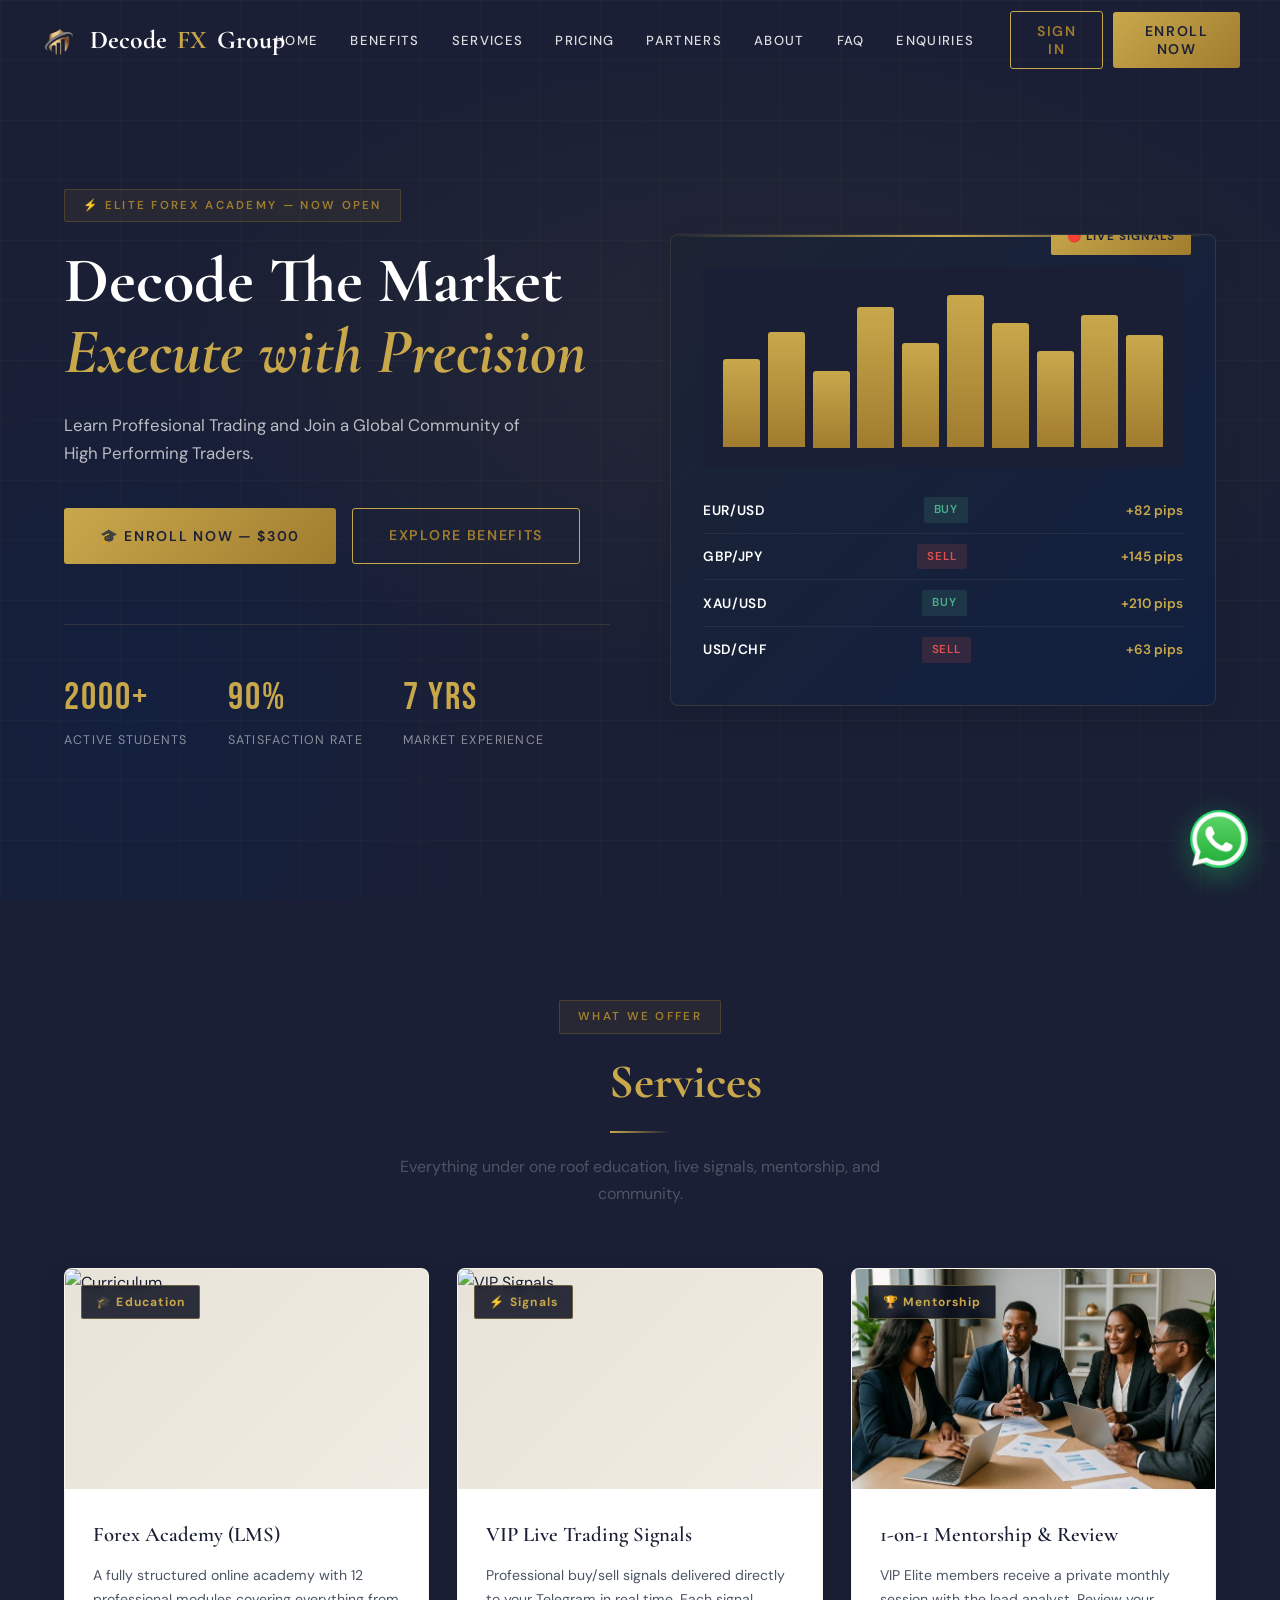
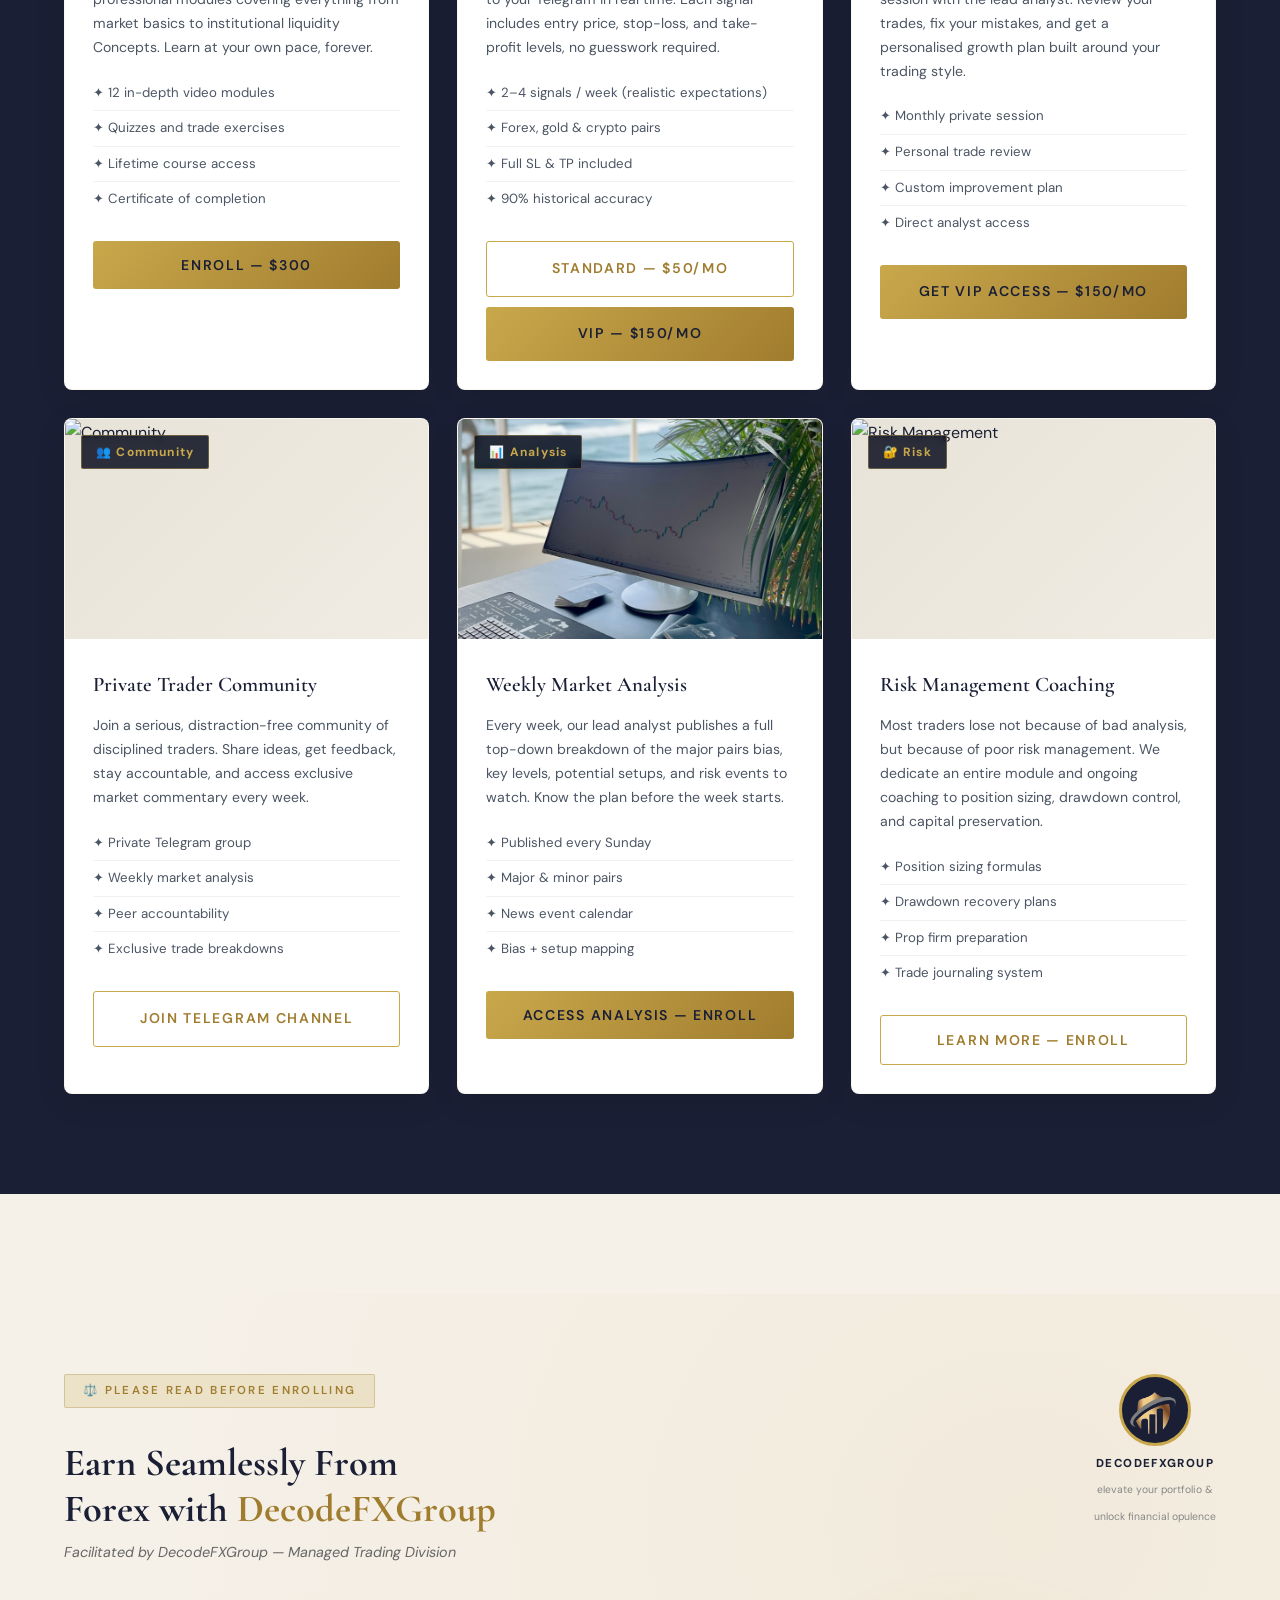
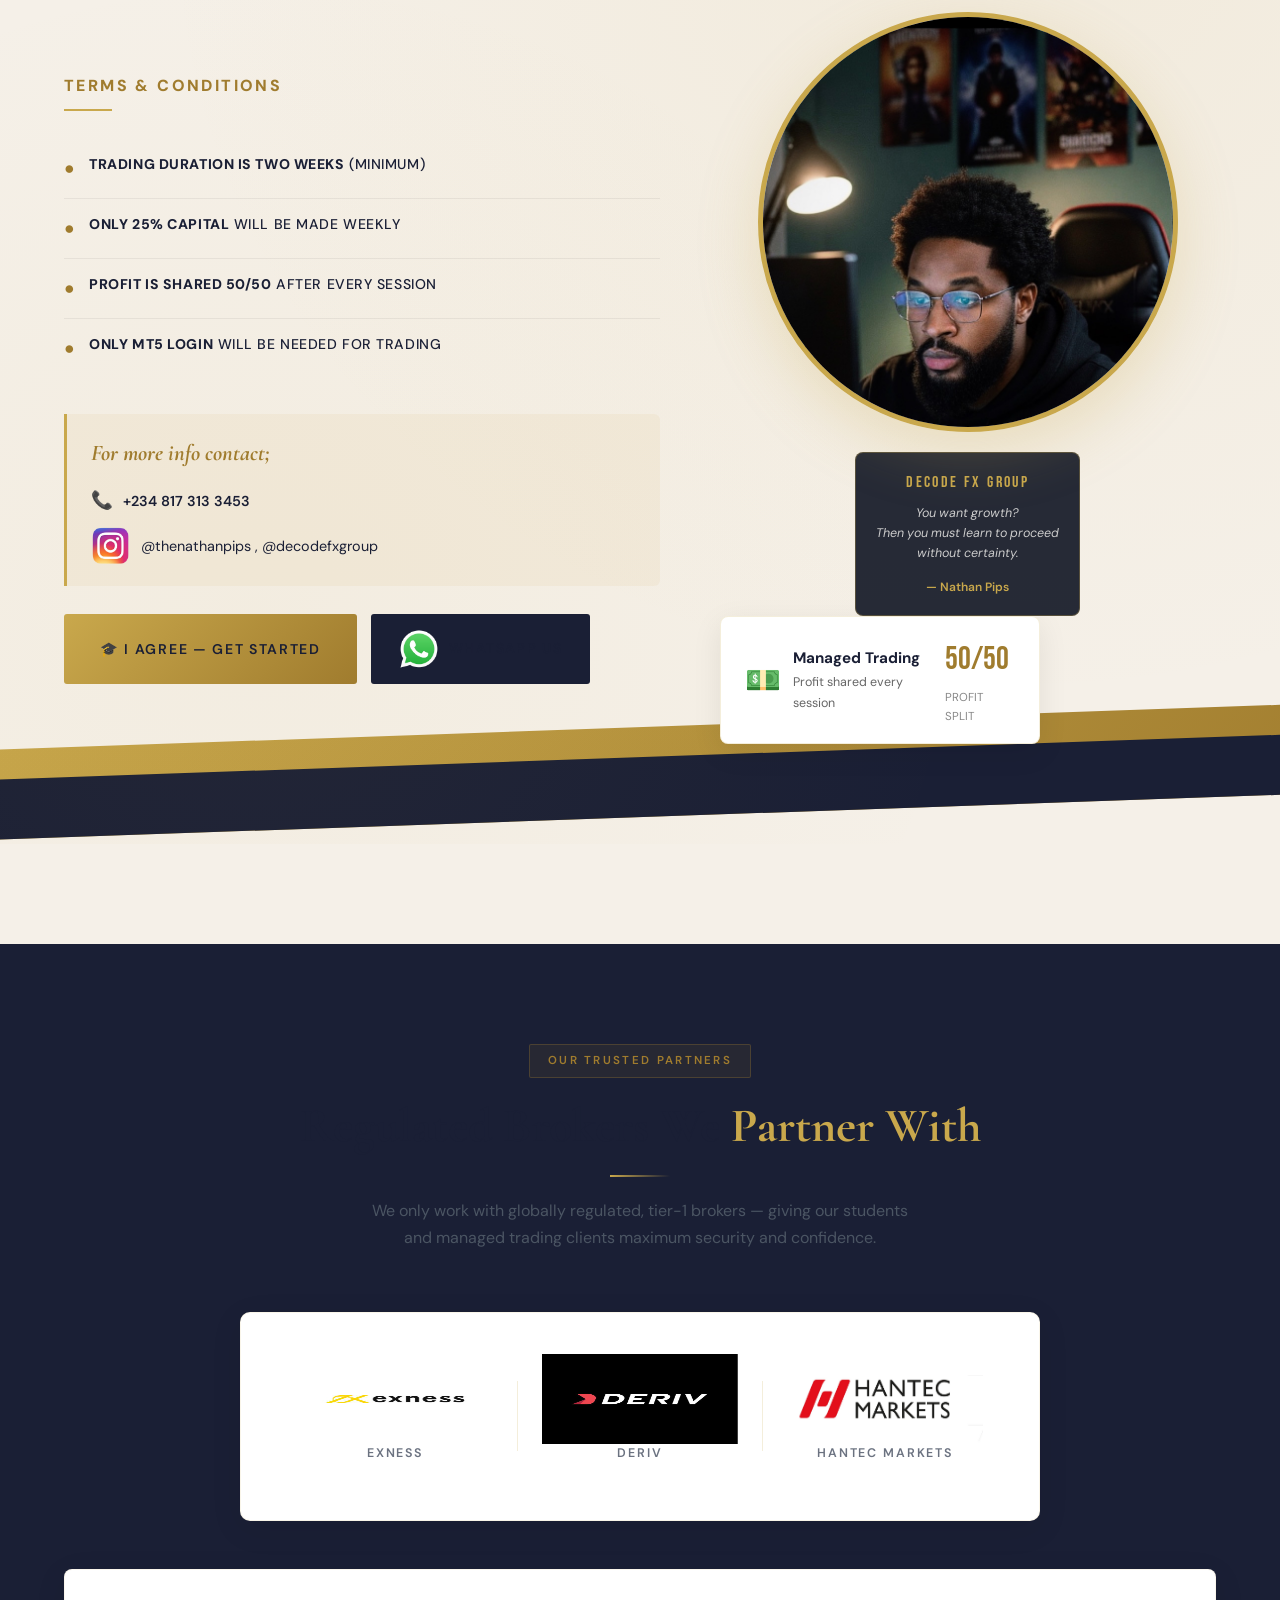
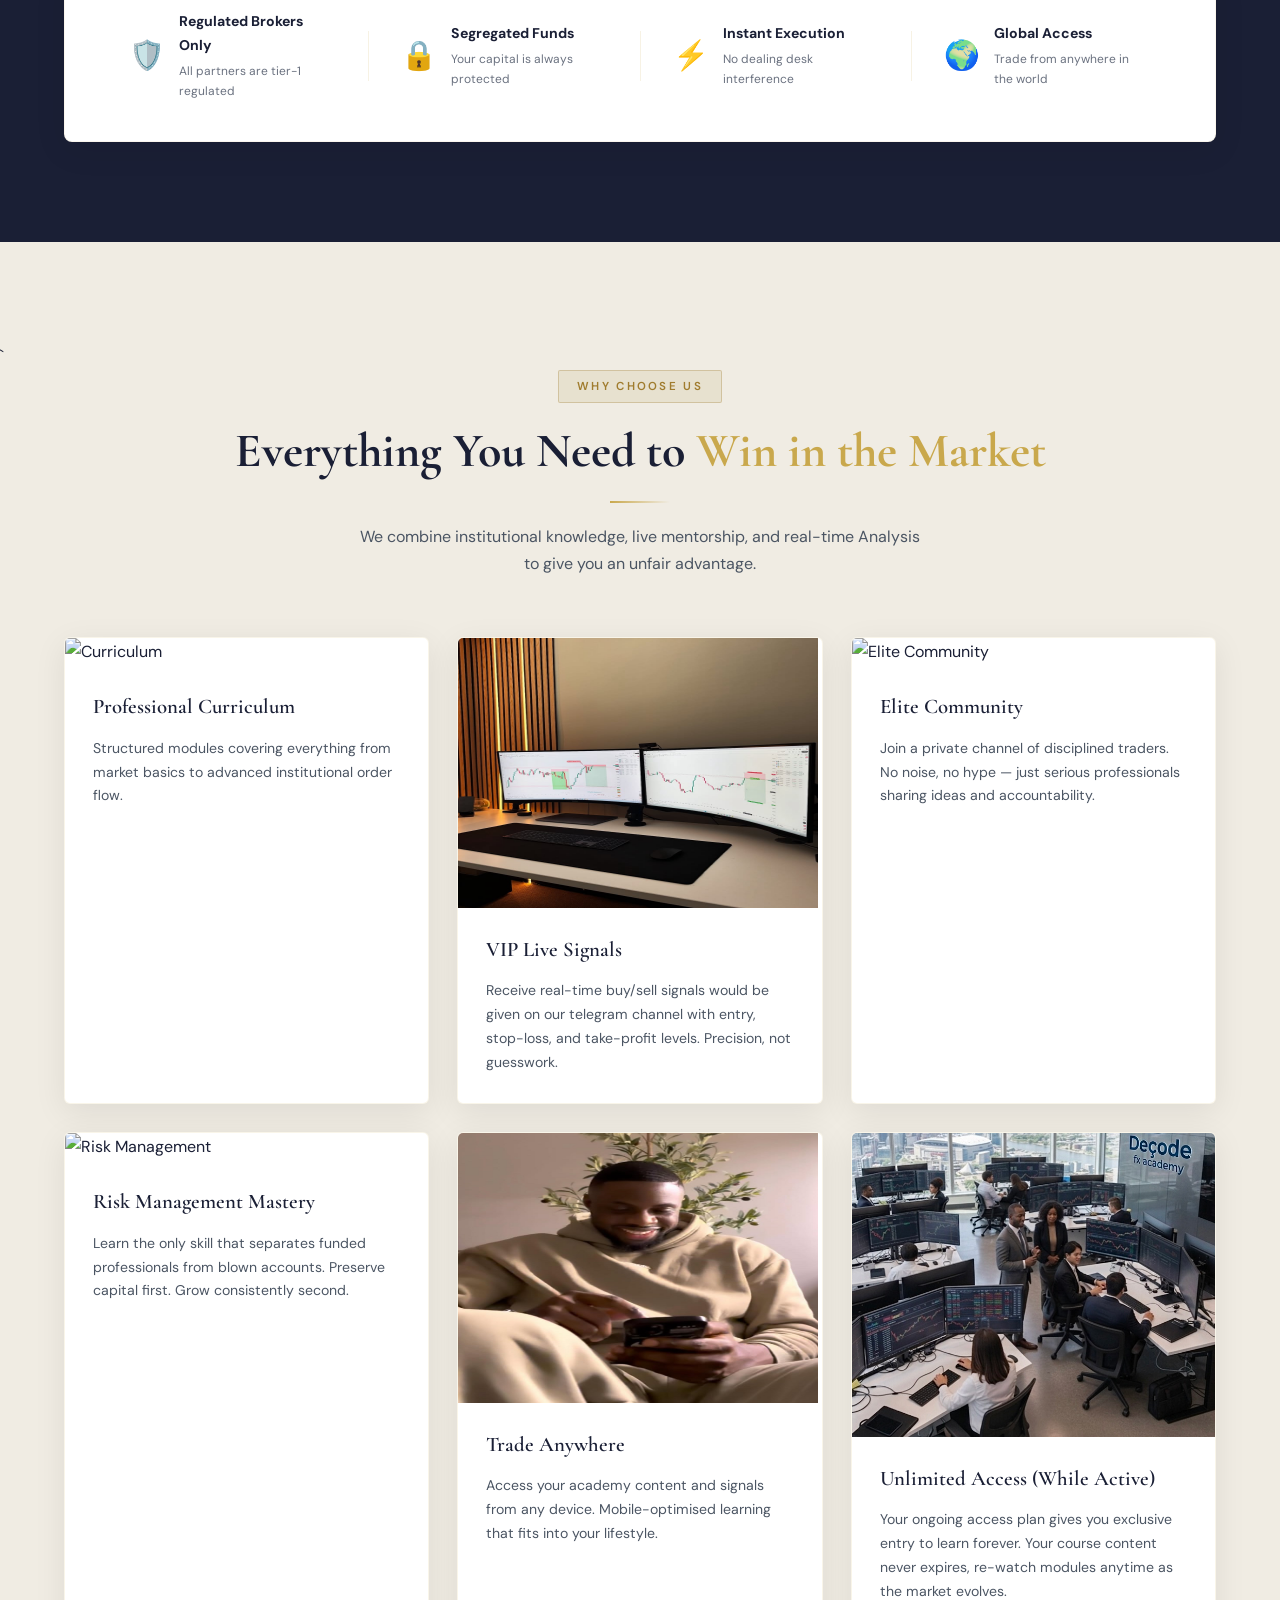
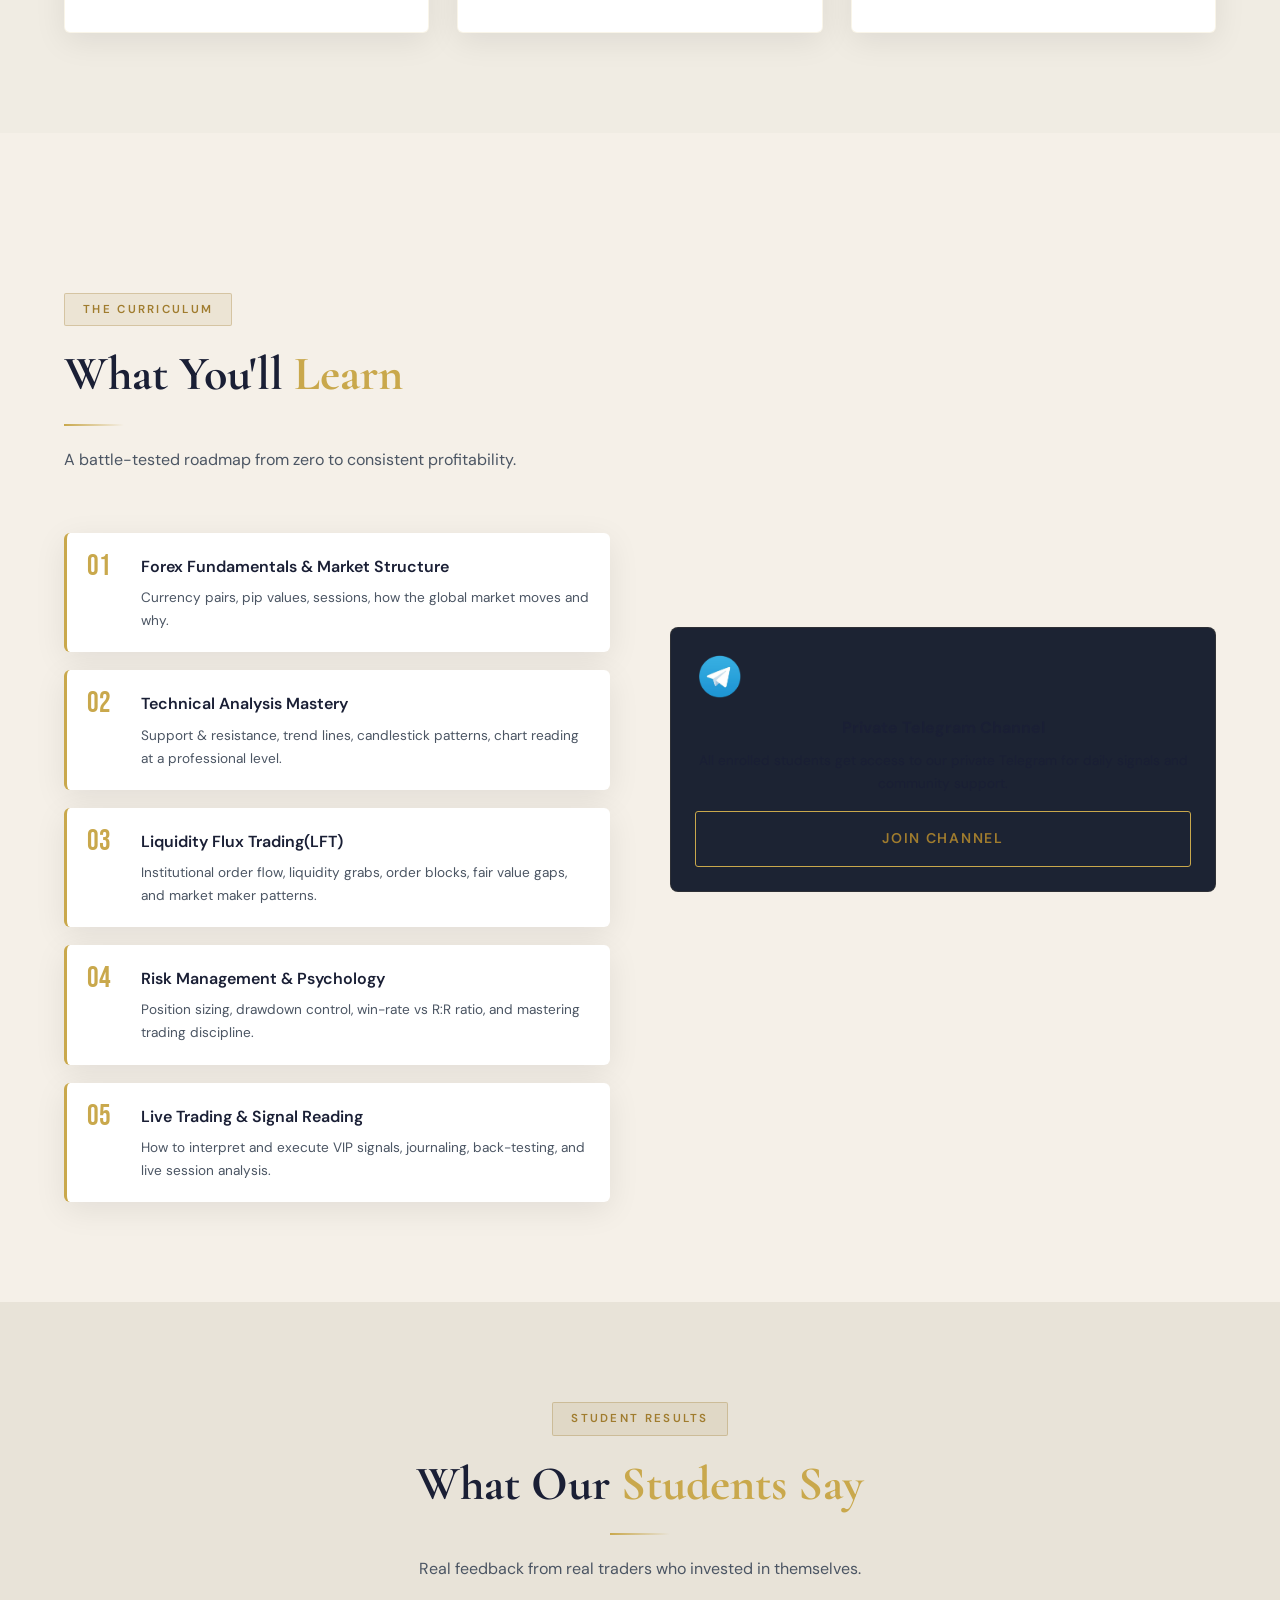
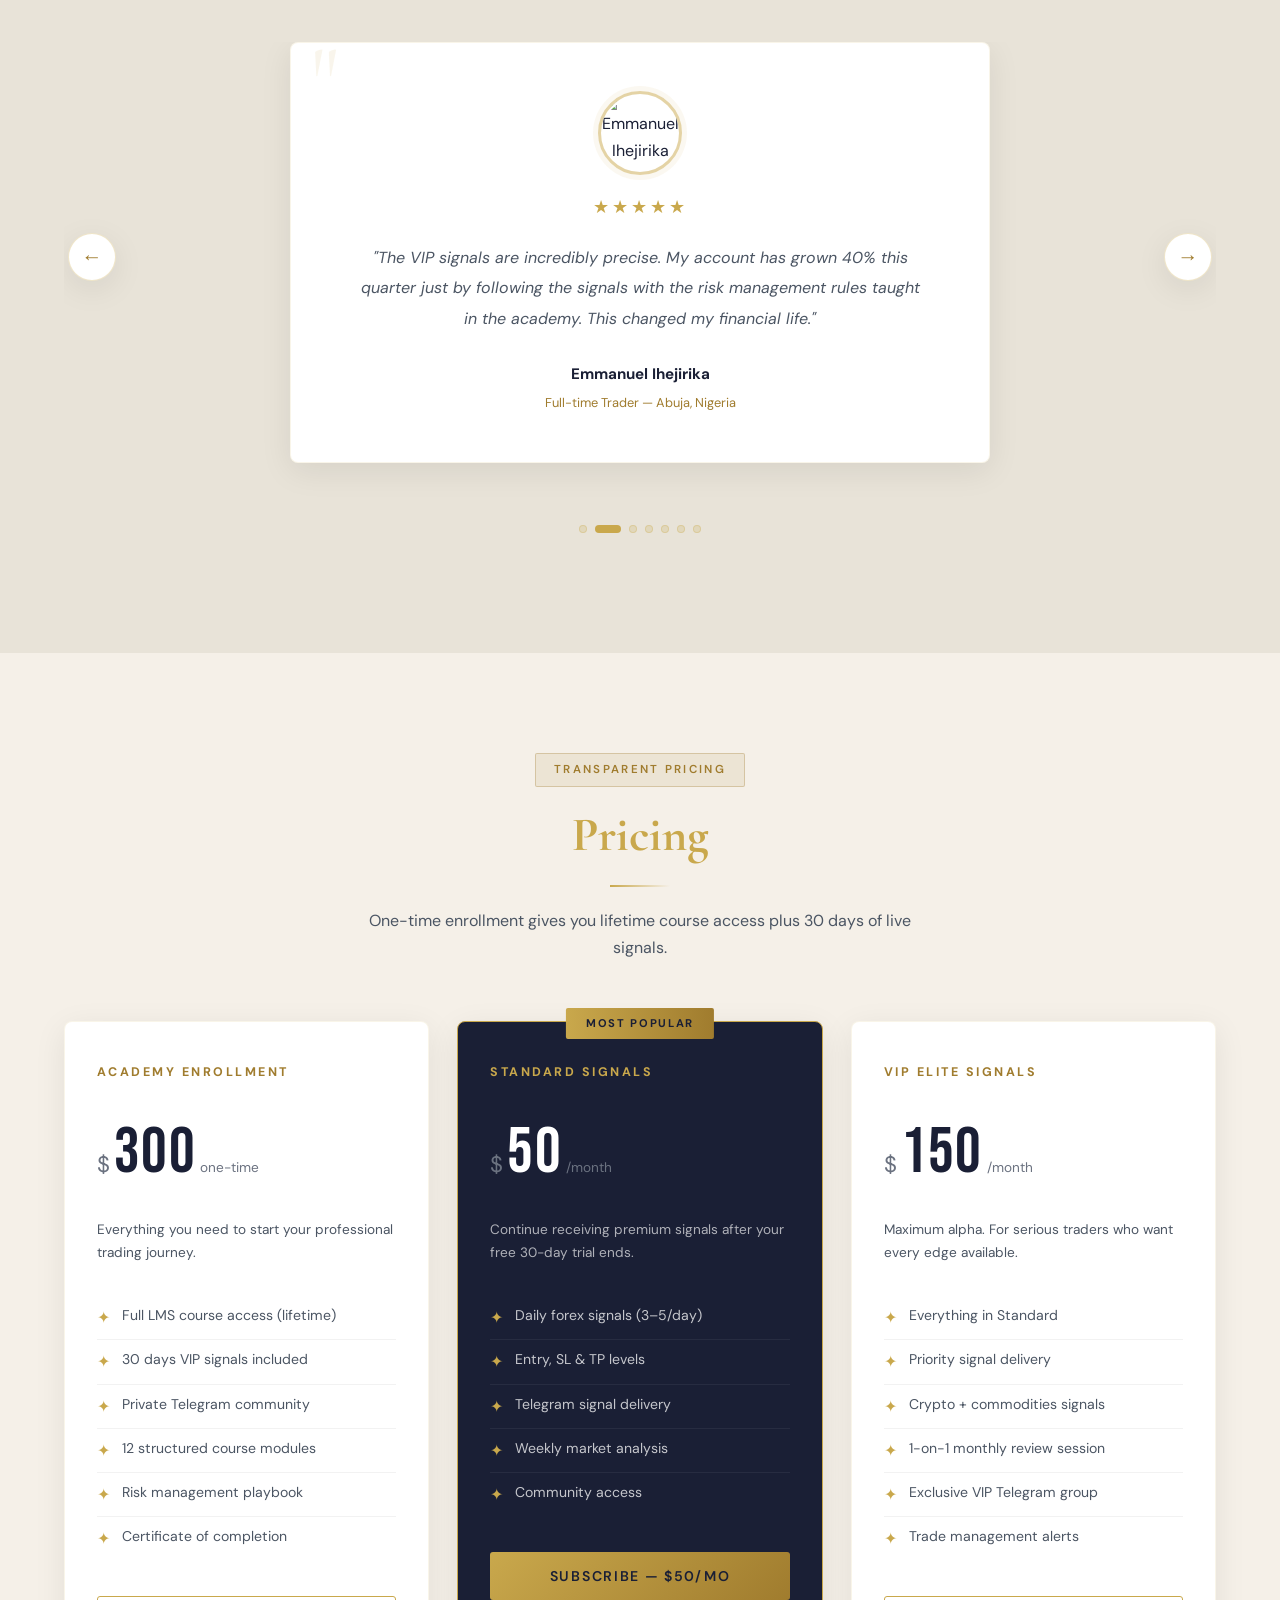
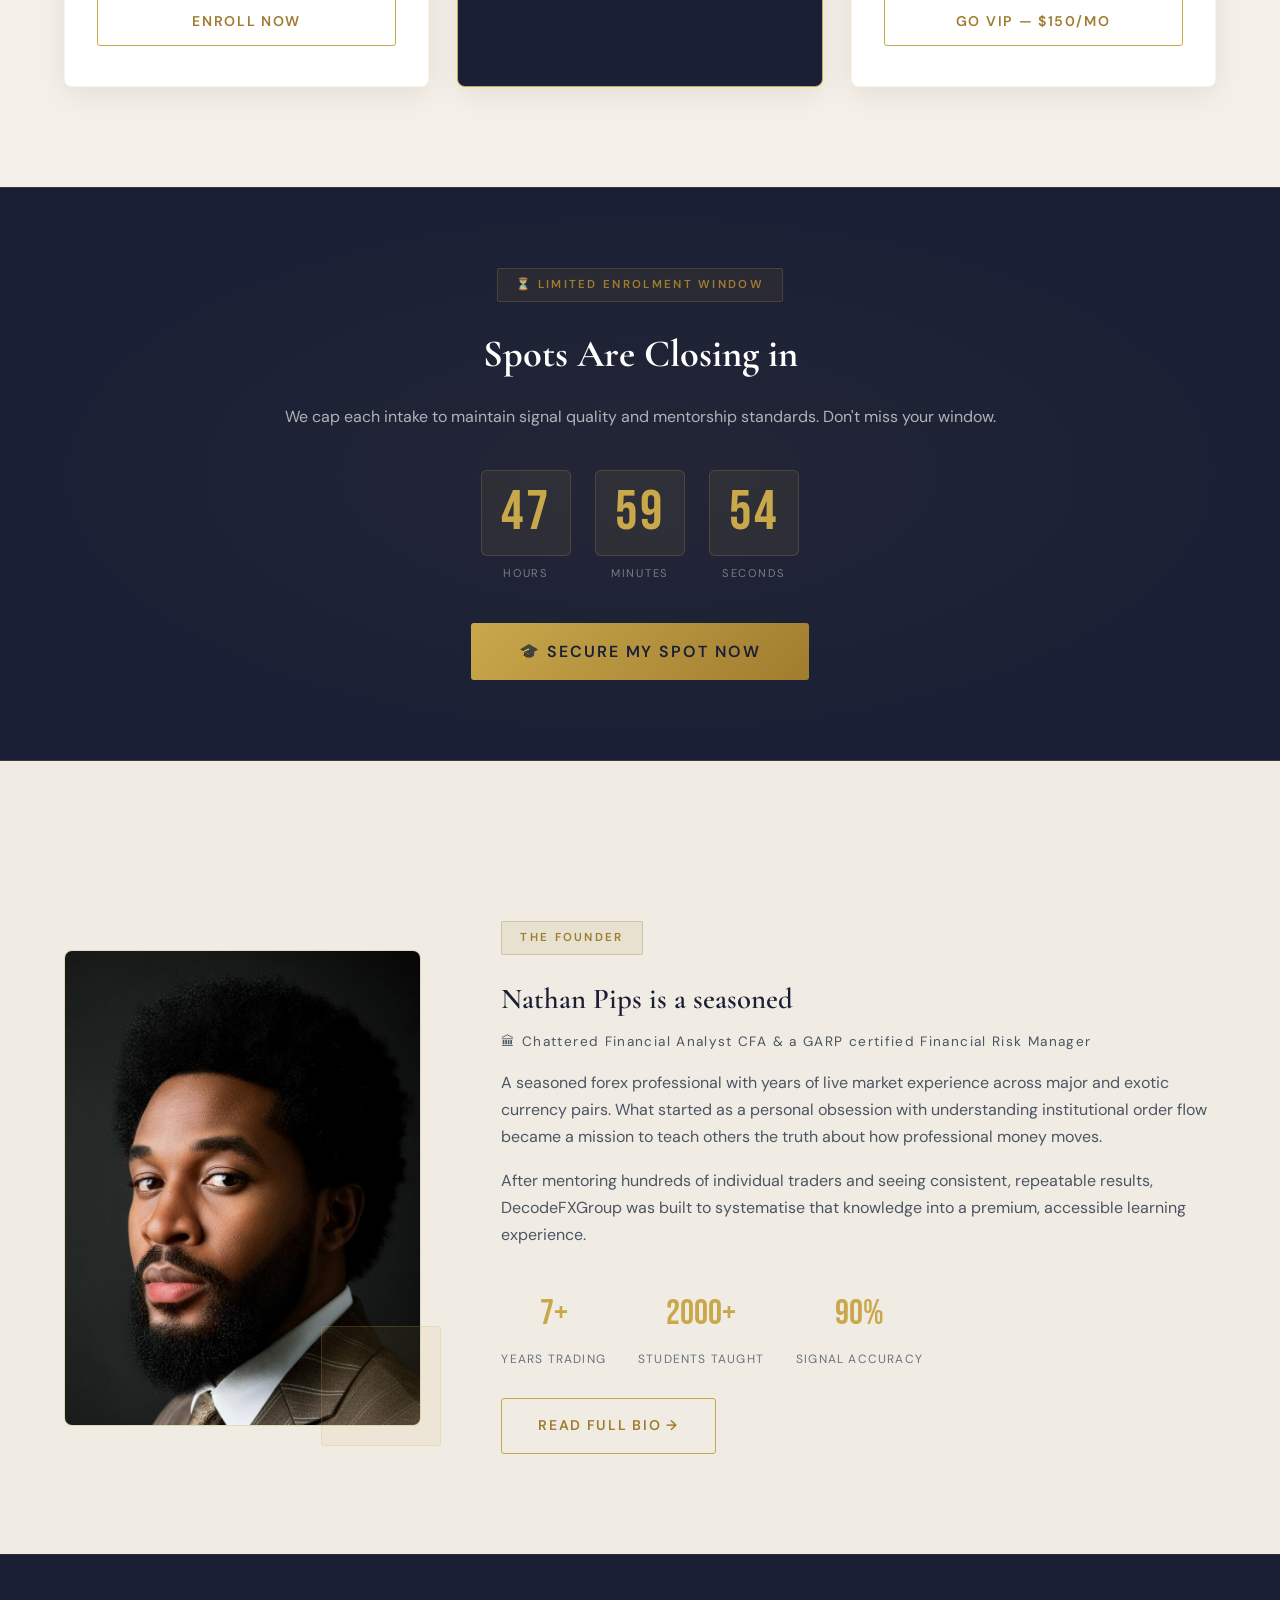
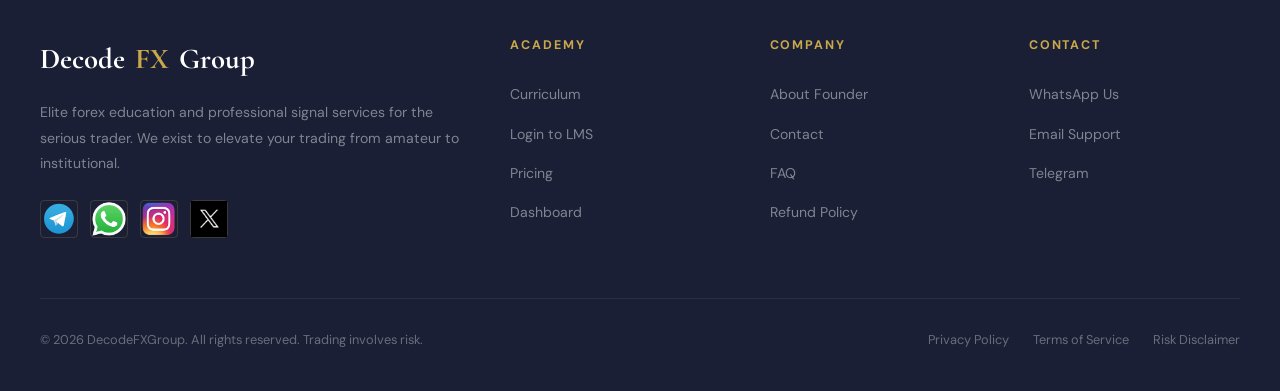
==== index.html @ 327094fb "Add files via upload A high-converting forex trading academy website for DecodeFXGroup with responsi" ====
<!DOCTYPE html>
<html lang="en">
<head>
  <meta charset="UTF-8" />
  <meta name="viewport" content="width=device-width, initial-scale=1.0" />
  <meta name="description" content="DecodeFXGroup – Elite Forex Academy. Master currency trading with professional mentorship, live signals, and a world-class curriculum." />
  <title>DecodeFXGroup | Elite Forex Academy</title>
  <link rel="stylesheet" href="css/style.css" />
</head>
<body>

 <!-- ══ NAVBAR ══════════════════════════════════════════════ -->
<nav class="navbar" id="navbar">
  <div class="nav-inner">

    <!-- Logo -->
    <a href="index.html" class="nav-logo">
      <img src="Images/logo2.png" alt="Logo" class="nav-logo-img" />
      Decode<span>FX</span>Group
    </a>

    <!-- Desktop menu -->
    <div class="nav-desktop">
      <ul class="nav-links">
        <li><a href="index.html">Home</a></li>
        <li><a href="index.html#benefits">Benefits</a></li>
        <li><a href="index.html#services">Services</a></li>
        <li><a href="index.html#pricing">Pricing</a></li>
        <li><a href="index.html#partners">Partners</a></li>
        <li><a href="about.html">About</a></li>
        <li><a href="contact.html">FAQ</a></li>
        <li><a href="enquiries.html">Enquiries</a></li>
      </ul>
      <div class="nav-cta nav-auth-area">
        <button class="btn btn-outline"
                style="padding:10px 22px"
                data-modal="login">Sign In</button>
        <button class="btn btn-primary"
                style="padding:10px 22px"
                data-action="enroll">Enroll Now</button>
      </div>
    </div>

    <!-- Hamburger button — mobile only -->
    <button class="hamburger"
            id="hamburger"
            aria-label="Open menu"
            aria-expanded="false">
      <span></span>
      <span></span>
      <span></span>
    </button>

  </div>
</nav>

<!-- ══ FULLSCREEN MOBILE MENU ══════════════════════════════ -->
<!-- This lives OUTSIDE the navbar so it can cover everything -->
<div class="mobile-menu-overlay" id="mobileOverlay" aria-hidden="true">

  <!-- Close button -->
  <button class="mobile-menu-close" id="mobileClose" aria-label="Close menu">
    ✕
  </button>

  <!-- Logo inside menu -->
  <div class="mobile-menu-logo">
    Decode<span>FX</span>Group
  </div>

  <!-- Nav links -->
  <nav class="mobile-nav">
    <ul class="mobile-nav-links">
      <li><a href="index.html">Home</a></li>
      <li><a href="index.html#benefits">Benefits</a></li>
      <li><a href="index.html#services">Services</a></li>
      <li><a href="index.html#pricing">Pricing</a></li>
      <li><a href="index.html#partners">Partners</a></li>
      <li><a href="about.html">About</a></li>
      <li><a href="contact.html">FAQ</a></li>
      <li><a href="enquiries.html">Enquiries</a></li>
    </ul>
  </nav>

  <!-- CTA buttons — always at bottom -->
  <div class="mobile-menu-cta">
    <button class="btn btn-outline"
            style="width:100%;justify-content:center;padding:16px"
            data-modal="login"
            onclick="closeMobileMenu()">
      Sign In
    </button>
    <button class="btn btn-primary"
            style="width:100%;justify-content:center;padding:16px"
            data-action="enroll"
            onclick="closeMobileMenu()">
      🎓 Enroll Now
    </button>
  </div>

  <!-- Bottom contact strip -->
  <div class="mobile-menu-footer">
    <a href="https://wa.me/2348173133453" target="_blank">
      📱 +234 817 313 3453
    </a>
    <span>|</span>
    <a href="https://t.me/Nathanpips_bot" target="_blank">
      <img src="Images/telegram2.png" alt="telegram logo"> @decodefxgroup
    </a>
  </div>

</div>
  <!-- ══ HERO ════════════════════════════════════════════════ -->
  <section class="hero" id="home">
    <div class="hero-bg"></div>
    <div class="hero-grid-overlay"></div>

    <div class="hero-content">
      <!-- Left: Text -->
      <div class="hero-text">
        <span class="badge">⚡ Elite Forex Academy — Now Open</span>
        <h1>Decode The Market <em>Execute with Precision</em></h1>
        <p>
         Learn Proffesional Trading and Join a Global Community of High Performing Traders.
        </p>
        <div class="hero-actions">
          <button class="btn btn-primary" data-action="enroll">
            🎓 Enroll Now — $300
          </button>
          <a href="#benefits" class="btn btn-outline">
            Explore Benefits
          </a>
        </div>

        <div class="hero-stats">
          <div class="stat-item">
            <div class="stat-num">2000+</div>
            <div class="stat-label">Active Students</div>
          </div>
          <div class="stat-item">
            <div class="stat-num">90%</div>
            <div class="stat-label">Satisfaction Rate</div>
          </div>
          <div class="stat-item">
            <div class="stat-num">7 Yrs</div>
            <div class="stat-label">Market Experience</div>
          </div>
        </div>
      </div>

      <!-- Right: Live Signal Preview Card -->
      <div class="hero-visual">
        <div class="hero-card">
          <span class="floating-badge">🔴 Live Signals</span>

          <!-- Mini chart -->
          <div class="chart-placeholder" id="heroChart">
            <div class="chart-bar"></div>
            <div class="chart-bar"></div>
            <div class="chart-bar"></div>
            <div class="chart-bar"></div>
            <div class="chart-bar"></div>
            <div class="chart-bar"></div>
            <div class="chart-bar"></div>
            <div class="chart-bar"></div>
            <div class="chart-bar"></div>
            <div class="chart-bar"></div>
          </div>

          <!-- Sample signals -->
          <div class="signal-row">
            <span class="sig-pair">EUR/USD</span>
            <span class="sig-badge sig-buy">BUY</span>
            <span class="sig-pip">+82 pips</span>
          </div>
          <div class="signal-row">
            <span class="sig-pair">GBP/JPY</span>
            <span class="sig-badge sig-sell">SELL</span>
            <span class="sig-pip">+145 pips</span>
          </div>
          <div class="signal-row">
            <span class="sig-pair">XAU/USD</span>
            <span class="sig-badge sig-buy">BUY</span>
            <span class="sig-pip">+210 pips</span>
          </div>
          <div class="signal-row">
            <span class="sig-pair">USD/CHF</span>
            <span class="sig-badge sig-sell">SELL</span>
            <span class="sig-pip">+63 pips</span>
          </div>
        </div>
      </div>
    </div>
  </section>
  <!-- ══ SERVICES ═══════════════════════════════════════════ -->
<section class="section" id="services" style="background:var(--navy)">
  <div class="container">
    <div class="section-heading text-center reveal">
      <span class="badge">What We Offer</span>
      <h2>Our <span class="gold">Services</span></h2>
      <div class="divider"></div>
      <p>Everything under one roof education, live signals, mentorship, and community.</p>
    </div>

    <div style="display:grid;grid-template-columns:repeat(auto-fit,minmax(300px,1fr));gap:28px;margin-top:60px">

      <!-- Service 1 -->
      <div class="service-card reveal reveal-delay-1">
        <div class="service-img-wrap">
          <img src="https://images.unsplash.com/photo-1456513080510-7bf3a84b82f8?w=800&q=80" alt="Curriculum" />

          <div class="service-tag">🎓 Education</div>
        </div>
        <div class="service-body">
          <h3>Forex Academy (LMS)</h3>
          <p>A fully structured online academy with 12 professional modules covering everything from market basics to institutional liquidity Concepts. Learn at your own pace, forever.</p>
          <ul class="service-list">
            <li>✦ 12 in-depth video modules</li>
            <li>✦ Quizzes and trade exercises</li>
            <li>✦ Lifetime course access</li>
            <li>✦ Certificate of completion</li>
          </ul>
          <button class="btn btn-primary" data-action="enroll" style="margin-top:20px;width:100%;justify-content:center">
            Enroll — $300
          </button>
        </div>
      </div>

      <!-- Service 2 -->
      <div class="service-card reveal reveal-delay-2">
        <div class="service-img-wrap">
          <img src="https://images.unsplash.com/photo-1642790106117-e829e14a795f?w=800&q=80" 
     alt="VIP Signals" />

          <div class="service-tag">⚡ Signals</div>
        </div>
        <div class="service-body">
          <h3>VIP Live Trading Signals</h3>
          <p>Professional buy/sell signals delivered directly to your Telegram in real time. Each signal includes entry price, stop-loss, and take-profit levels, no guesswork required.</p>
          <ul class="service-list">
            <li>✦ 2–4 signals / week (realistic expectations)</li>
            <li>✦ Forex, gold & crypto pairs</li>
            <li>✦ Full SL & TP included</li>
            <li>✦ 90% historical accuracy</li>
          </ul>
          <div style="display:flex;gap:10px;margin-top:20px;flex-wrap:wrap">
            <a href="#pricing" class="btn btn-outline" style="flex:1;justify-content:center">Standard — $50/mo</a>
            <a href="#pricing" class="btn btn-primary" style="flex:1;justify-content:center">VIP — $150/mo</a>
          </div>
        </div>
      </div>

      <!-- Service 3 -->
      <div class="service-card reveal reveal-delay-3">
        <div class="service-img-wrap">
          <img src="Images/social.jpg" alt="social">
          <div class="service-tag">🏆 Mentorship</div>
        </div>
        <div class="service-body">
          <h3>1-on-1 Mentorship & Review</h3>
          <p>VIP Elite members receive a private monthly session with the lead analyst. Review your trades, fix your mistakes, and get a personalised growth plan built around your trading style.</p>
          <ul class="service-list">
            <li>✦ Monthly private session</li>
            <li>✦ Personal trade review</li>
            <li>✦ Custom improvement plan</li>
            <li>✦ Direct analyst access</li>
          </ul>
          <a href="#pricing" class="btn btn-primary" style="margin-top:20px;width:100%;justify-content:center;display:flex">
            Get VIP Access — $150/mo
          </a>
        </div>
      </div>

      <!-- Service 4 -->
      <div class="service-card reveal reveal-delay-1">
        <div class="service-img-wrap">
          <img src="https://images.unsplash.com/photo-1522071820081-009f0129c71c?w=800&q=80" 
     alt="Community" />
          
          <div class="service-tag">👥 Community</div>
        </div>
        <div class="service-body">
          <h3>Private Trader Community</h3>
          <p>Join a serious, distraction-free community of disciplined traders. Share ideas, get feedback, stay accountable, and access exclusive market commentary every week.</p>
          <ul class="service-list">
            <li>✦ Private Telegram group</li>
            <li>✦ Weekly market analysis</li>
            <li>✦ Peer accountability</li>
            <li>✦ Exclusive trade breakdowns</li>
          </ul>
          <a href="https://t.me/Nathanpips_bot target="_blank" class="btn btn-outline" style="margin-top:20px;width:100%;justify-content:center;display:flex">
            Join Telegram Channel
          </a>
        </div>
      </div>

      <!-- Service 5 -->
      <div class="service-card reveal reveal-delay-2">
        <div class="service-img-wrap">
          <img src="Images/weeklymarket.PNG" alt="market analysis">
          <div class="service-tag">📊 Analysis</div>
        </div>
        <div class="service-body">
          <h3>Weekly Market Analysis</h3>
          <p>Every week, our lead analyst publishes a full top-down breakdown of the major pairs bias, key levels, potential setups, and risk events to watch. Know the plan before the week starts.</p>
          <ul class="service-list">
            <li>✦ Published every Sunday</li>
            <li>✦ Major & minor pairs</li>
            <li>✦ News event calendar</li>
            <li>✦ Bias + setup mapping</li>
          </ul>
          <button class="btn btn-primary" data-action="enroll" style="margin-top:20px;width:100%;justify-content:center">
            Access Analysis — Enroll
          </button>
        </div>
      </div>

      <!-- Service 6 -->
      <div class="service-card reveal reveal-delay-3">
        <div class="service-img-wrap">
          <img src="https://images.unsplash.com/photo-1434626881859-194d67b2b86f?w=800&q=80" 
     alt="Risk Management" />
          <div class="service-tag">🔐 Risk</div>
        </div>
        <div class="service-body">
          <h3>Risk Management Coaching</h3>
          <p>Most traders lose not because of bad analysis, but because of poor risk management. We dedicate an entire module and ongoing coaching to position sizing, drawdown control, and capital preservation.</p>
          <ul class="service-list">
            <li>✦ Position sizing formulas</li>
            <li>✦ Drawdown recovery plans</li>
            <li>✦ Prop firm preparation</li>
            <li>✦ Trade journaling system</li>
          </ul>
          <button class="btn btn-outline" data-action="enroll" style="margin-top:20px;width:100%;justify-content:center">
            Learn More — Enroll
          </button>
        </div>
      </div>

    </div>
  </div>
</section>
<!-- ══ TERMS & CONDITIONS ══════════════════════════════════ -->
<section class="section" id="terms">
  <div class="terms-bg">

    <!-- Background decorative elements matching flyer -->
    <div class="terms-gold-stripe-1"></div>
    <div class="terms-gold-stripe-2"></div>
    <div class="terms-cream-overlay"></div>

    <div class="container" style="position:relative;z-index:2">

      <!-- Top branding row -->
      <div class="terms-brand-row reveal">
        <div class="terms-brand-left">
          <span class="badge" style="background:rgba(201,168,76,0.2);color:var(--gold-dark)">
            ⚖️ Please Read Before Enrolling
          </span>
          <h2 class="terms-headline">
            Earn Seamlessly From<br>
            Forex with <span style="color:var(--gold-dark)">DecodeFXGroup</span>
          </h2>
          <p class="terms-sub">Facilitated by DecodeFXGroup — Managed Trading Division</p>
        </div>

        <!-- Logo badge top right — matching flyer -->
        <div class="terms-logo-badge">
          <div class="terms-logo-circle">
            <span style="font-size:52rem"><img src="Images/logo2.png" </span>
            
          </div>
          <div class="terms-logo-text">
            <strong>DECODEFXGROUP</strong>
            <span>elevate your portfolio &<br>unlock financial opulence</span>
          </div>
        </div>
      </div>

      <!-- Main content grid -->
      <div class="terms-main-grid">

        <!-- Left — Terms list -->
        <div class="terms-left reveal">
          <h3 class="terms-section-title">TERMS &amp; CONDITIONS</h3>

          <ul class="terms-list">
           
            <li class="terms-list-item">
              <span class="terms-bullet">●</span>
              <div>
                <strong>TRADING DURATION IS TWO WEEKS</strong> (MINIMUM)
              </div>
            </li>
            <li class="terms-list-item">
              <span class="terms-bullet">●</span>
              <div>
                <strong>ONLY 25% CAPITAL</strong> WILL BE MADE WEEKLY
              </div>
            </li>
            <li class="terms-list-item">
              <span class="terms-bullet">●</span>
              <div>
                <strong>PROFIT IS SHARED 50/50</strong> AFTER EVERY SESSION
              </div>
            </li>
            <li class="terms-list-item">
              <span class="terms-bullet">●</span>
              <div>
                <strong>ONLY MT5 LOGIN</strong> WILL BE NEEDED FOR TRADING
              </div>
            </li>
          </ul>

          <!-- Contact info — matching flyer -->
          <div class="terms-contact-block">
            <h4 class="terms-contact-title">For more info contact;</h4>
            <div class="terms-contact-items">
              <div class="terms-contact-item">
                <span class="terms-contact-icon">📞</span>
                <a href="tel:+2348173133453" style="color:var(--navy);font-weight:600">
                  +234 817 313 3453
                </a>
              </div>
              <div class="terms-contact-item">
                <span class="terms-contact-icon"><img src="Images/instagram2.png" alt="instagram logo"n height="40px"
                width="40px"></span>
                <span style="color:var(--navy)">@thenathanpips , @decodefxgroup</span>
              </div>
            </div>
          </div>

          <!-- CTA buttons -->
          <div style="display:flex;gap:14px;flex-wrap:wrap;margin-top:28px">
            <button class="btn btn-primary" data-action="enroll">
              🎓 I Agree — Get started
            </button>
            <a href="https://wa.me/2348173133453?text=Hello%2C%20I%20want%20to%20know%20more%20about%20managed%20trading."
               target="_blank" class="btn" 
               style="background:var(--navy);color:var(--white);padding:15px 28px;border-radius:3px;font-weight:600;font-size:0.88rem;letter-spacing:0.1em;text-transform:uppercase">
               <img src="Images/whatsapp2.png" alt="whatsapp logo" height="40px" width="40px" > WhatsApp Us
            </a>
          </div>
        </div>

        <!-- Right — Founder image + money visual matching flyer -->
        <div class="terms-right reveal">

          <!-- Founder circle image — matching flyer style -->
          <div class="terms-person-wrap">
            <div class="terms-person-circle">
              <!-- 
                Replace this with the fou/* ══ Terms & Conditions — Flyer Style ════════════════════════ */

/* Main section wrapper */
.terms-bg {
  position: relative;
  background: #f5f0e8;          /* Cream background matching flyer */
  overflow: hidden;
  padding: 80px 0 0;
}

/* Gold diagonal stripes at bottom — matching flyer */
.terms-gold-stripe-1 {
  position: absolute;
  bottom: 0; left: -10%;
  width: 120%;
  height: 90px;
  background: linear-gradient(135deg, var(--gold) 0%, var(--gold-dark) 100%);
  transform: skewY(-2deg);
  transform-origin: bottom left;
  z-index: 1;
}
.terms-gold-stripe-2 {
  position: absolute;
  bottom: 0; left: -10%;
  width: 120%;
  height: 60px;
  background: var(--navy);
  transform: skewY(-2deg);
  transform-origin: bottom left;
  z-index: 1;
}

/* Subtle cream overlay texture */
.terms-cream-overlay {
  position: absolute;
  inset: 0;
  background:
    radial-gradient(ellipse at 80% 20%, rgba(201,168,76,0.08) 0%, transparent 60%),
    radial-gradient(ellipse at 20% 80%, rgba(201,168,76,0.05) 0%, transparent 50%);
  z-index: 1;
}

/* Top branding row */
.terms-brand-row {
  display: flex;
  justify-content: space-between;
  align-items: flex-start;
  margin-bottom: 48px;
  flex-wrap: wrap;
  gap: 24px;
  position: relative;
  z-index: 2;
}
.terms-headline {
  font-family: var(--font-display);
  font-size: clamp(1.8rem, 3vw, 2.6rem);
  font-weight: 700;
  color: var(--navy);
  line-height: 1.2;
  margin: 12px 0 8px;
}
.terms-sub {
  font-size: 0.9rem;
  color: #666;
  font-style: italic;
}

/* Logo badge top right */
.terms-logo-badge {
  display: flex;
  flex-direction: column;
  align-items: center;
  text-align: center;
  gap: 8px;
}
.terms-logo-circle {
  width: 72px;
  height: 72px;
  border-radius: 50%;
  background: var(--navy);
  display: flex;
  align-items: center;
  justify-content: center;
  border: 3px solid var(--gold);
  overflow: hidden;
}
.terms-logo-circle img {
  width: 100%;
  height: 100%;
  object-fit: contain;
}
.terms-logo-text strong {
  display: block;
  font-size: 0.72rem;
  letter-spacing: 0.12em;
  color: var(--navy);
  font-weight: 800;
}
.terms-logo-text span {
  font-size: 0.65rem;
  color: #888;
  line-height: 1.4;
}

/* Main two-column grid */
.terms-main-grid {
  display: grid;
  grid-template-columns: 1.2fr 1fr;
  gap: 60px;
  align-items: center;
  position: relative;
  z-index: 2;
  padding-bottom: 100px;       /* Space above gold stripe */
}

/* Section title — gold uppercase like flyer */
.terms-section-title {
  font-family: var(--font-body);
  font-size: 1rem;
  font-weight: 800;
  letter-spacing: 0.15em;
  color: var(--gold-dark);
  text-transform: uppercase;
  margin-bottom: 28px;
  position: relative;
  padding-bottom: 12px;
}
.terms-section-title::after {
  content: '';
  position: absolute;
  bottom: 0; left: 0;
  width: 48px; height: 2px;
  background: var(--gold);
}

/* Terms bullet list */
.terms-list {
  list-style: none;
  margin-bottom: 36px;
}
.terms-list-item {
  display: flex;
  gap: 14px;
  align-items: flex-start;
  padding: 14px 0;
  border-bottom: 1px solid rgba(0,0,0,0.06);
  font-size: 0.88rem;
  color: var(--navy);
  font-weight: 500;
  letter-spacing: 0.04em;
  text-transform: uppercase;
}
.terms-list-item:last-child {
  border-bottom: none;
}
.terms-bullet {
  color: var(--gold-dark);
  font-size: 1.1rem;
  flex-shrink: 0;
  margin-top: 1px;
}
.terms-list-item strong {
  color: var(--navy);
  font-weight: 800;
}

/* Contact block */
.terms-contact-block {
  background: rgba(201,168,76,0.08);
  border-left: 3px solid var(--gold);
  border-radius: 0 6px 6px 0;
  padding: 20px 24px;
  margin-top: 8px;
}
.terms-contact-title {
  font-family: var(--font-display);
  font-size: 1.4rem;
  color: var(--gold-dark);
  font-weight: 700;
  margin-bottom: 14px;
  font-style: italic;
}
.terms-contact-items {
  display: flex;
  flex-direction: column;
  gap: 10px;
}
.terms-contact-item {
  display: flex;
  align-items: center;
  gap: 10px;
  font-size: 0.9rem;
}
.terms-contact-icon {
  font-size: 1.1rem;
}

/* Right side — person circle */
.terms-person-wrap {
  position: relative;
  display: flex;
  flex-direction: column;
  align-items: center;
  gap: 20px;
}
.terms-person-circle {
  width: 280px;
  height: 280px;
  border-radius: 50%;
  overflow: hidden;
  border: 4px solid var(--gold);
  box-shadow: 0 20px 60px rgba(201,168,76,0.2);
  position: relative;
}
.terms-person-circle img {
  width: 100%;
  height: 100%;
  object-fit: cover;
  object-position: center top;
  display: block;
}

/* Overlay text on circle */
.terms-circle-overlay {
  background: rgba(10,15,30,0.88);
  border: 1px solid rgba(201,168,76,0.3);
  border-radius: 8px;
  padding: 16px 20px;
  text-align: center;
  max-width: 280px;
}
.terms-circle-brand {
  font-family: var(--font-impact);
  font-size: 1rem;
  color: var(--gold);
  letter-spacing: 0.15em;
  margin-bottom: 8px;
}
.terms-circle-overlay p {
  font-size: 0.78rem;
  color: #ccc;
  line-height: 1.6;
  font-style: italic;
  margin-bottom: 8px;
}
.terms-circle-name {
  font-size: 0.75rem;
  color: var(--gold);
  font-weight: 600;
}

/* Money bar at bottom of right column */
.terms-money-bar {
  background: white;
  border: 1px solid rgba(201,168,76,0.2);
  border-radius: 8px;
  padding: 16px 24px;
  display: flex;
  justify-content: space-between;
  align-items: center;
  width: 100%;
  max-width: 320px;
  box-shadow: 0 8px 30px rgba(0,0,0,0.08);
}
.terms-money-text {
  display: flex;
  align-items: center;
  gap: 12px;
}

/* ── Responsive ─────────────────────────────────────────── */
@media (max-width: 768px) {
  .terms-main-grid {
    grid-template-columns: 1fr;
    gap: 40px;
    padding-bottom: 120px;
  }
  .terms-brand-row {
    flex-direction: column;
  }
  .terms-person-circle {
    width: 220px;
    height: 220px;
  }
  .terms-logo-badge {
    flex-direction: row;
    text-align: left;
  }
}nder's actual photo.
                The image from your flyer shows a Black man with glasses
                working at a computer — use that same photo here.
                Example: <img src="images/founder.jpg" alt="Founder" />
              -->
              <img 
                src="Images/nathan.jpg"
                alt="DecodeFXGroup Analyst" 
              />
            </div>

            <!-- Overlay text on circle — matching flyer -->
            <div class="terms-circle-overlay">
              <div class="terms-circle-brand">DECODE FX GROUP</div>
              <p>You want growth?<br>Then you must learn to proceed<br>without certainty.</p>
              <span class="terms-circle-name">— Nathan Pips</span>
            </div>
          </div>

          <!-- Dollar bills decoration — matching flyer bottom -->
          <div class="terms-money-bar">
            <div class="terms-money-text">
              <span style="font-size:1.8rem">💵</span>
              <div>
                <div style="font-weight:700;color:var(--navy);font-size:0.95rem">Managed Trading</div>
                <div style="font-size:0.78rem;color:#666">Profit shared every session</div>
              </div>
            </div>
            <div class="terms-money-stat">
              <span style="font-family:var(--font-impact);font-size:2rem;color:var(--gold-dark)">50/50</span>
              <span style="font-size:0.72rem;color:#888;display:block">PROFIT SPLIT</span>
            </div>
          </div>

        </div>
      </div>

    </div>
  </div>
</section>
<!-- ══ TRUSTED PARTNERS ════════════════════════════════════ -->
<section class="section" id="partners" style="background:var(--navy)">
  <div class="container">
    <div class="section-heading text-center reveal">
      <span class="badge">Our Trusted Partners</span>
      <h2>Regulated Brokers We <span class="gold">Partner With</span></h2>
      <div class="divider"></div>
      <p>We only work with globally regulated, tier-1 brokers — giving our students and managed trading clients maximum security and confidence.</p>
    </div>

    <!-- Logos side by side -->
    <div class="brokers-row reveal">

      <!-- Exness -->
      <div class="broker-item">
        <div class="broker-img-wrap">
          <img src="Images/exness.png" alt="Exness" height="90px" width="200px" >
        </div>
        <p class="broker-name">Exness</p>
      </div>

      <!-- Divider line -->
      <div class="broker-divider"></div>

      <!-- Deriv -->
      <div class="broker-item">
        <div class="broker-img-wrap">
          <img src="Images/deriv.png" alt="Deriv" height="90px" width="200px">
        </div>
        <p class="broker-name">Deriv</p>
      </div>

      <!-- Divider line -->
      <div class="broker-divider"></div>

      <!-- Hantec -->
      <div class="broker-item">
        <div class="broker-img-wrap">
          <img src="Images/hantec.png" alt="Hantec Markets" height="90px" width="200px" >
        </div>
        <p class="broker-name">Hantec Markets</p>
      </div>

    </div>

    <!-- Trust bar below logos -->
    <div class="trust-bar reveal">
      <div class="trust-item">
        <span class="trust-icon">🛡️</span>
        <div>
          <div class="trust-label">Regulated Brokers Only</div>
          <div class="trust-sub">All partners are tier-1 regulated</div>
        </div>
      </div>
      <div class="trust-divider"></div>
      <div class="trust-item">
        <span class="trust-icon">🔒</span>
        <div>
          <div class="trust-label">Segregated Funds</div>
          <div class="trust-sub">Your capital is always protected</div>
        </div>
      </div>
      <div class="trust-divider"></div>
      <div class="trust-item">
        <span class="trust-icon">⚡</span>
        <div>
          <div class="trust-label">Instant Execution</div>
          <div class="trust-sub">No dealing desk interference</div>
        </div>
      </div>
      <div class="trust-divider"></div>
      <div class="trust-item">
        <span class="trust-icon">🌍</span>
        <div>
          <div class="trust-label">Global Access</div>
          <div class="trust-sub">Trade from anywhere in the world</div>
        </div>
      </div>
    </div>

  </div>
</section>

  <!-- ══ BENEFITS ════════════════════════════════════════════ -->
  <section class="features section" id="benefits">`
    <div class="container">
      <div class="section-heading text-center reveal">
        <span class="badge">Why Choose Us</span>
        <h2>Everything You Need to <span class="gold">Win in the Market</span></h2>
        <div class="divider"></div>
        <p>We combine institutional knowledge, live mentorship, and real-time Analysis to give you an unfair advantage.</p>
      </div>

      <div class="features-grid">
        <div class="feature-card has-image reveal reveal-delay-1">
    <img src="https://images.unsplash.com/photo-1456513080510-7bf3a84b82f8?w=800&q=80" alt="Curriculum" />
    <div class="feature-card-body">
      <h3>Professional Curriculum</h3>
      <p>Structured modules covering everything from market basics to advanced institutional order flow.</p>
    </div>
  </div>
       <div class="feature-card has-image reveal reveal-delay-2">
  <div class="feature-img-wrap">
    <img src="Images/viplivesignal.jpg" height="270pxpx" width="360px"
         alt="VIP Live Signals" />
  </div>
  <div class="feature-card-body">
    <h3>VIP Live Signals</h3>
    <p>Receive real-time buy/sell signals would be given on our telegram channel with entry, stop-loss, and take-profit levels. Precision, not guesswork.</p>
  </div>
</div>
         <div class="feature-card has-image reveal reveal-delay-3">
  <div class="feature-img-wrap">
    <img src="https://images.unsplash.com/photo-1522071820081-009f0129c71c?w=800&q=80" 
         alt="Elite Community" />
  </div>
  <div class="feature-card-body">
    <h3>Elite Community</h3>
    <p>Join a private channel of disciplined traders. No noise, no hype — just serious professionals sharing ideas and accountability.</p>
  </div>
</div>
<div class="feature-card has-image reveal reveal-delay-1">
  <div class="feature-img-wrap">
    <img src="https://images.unsplash.com/photo-1554224155-6726b3ff858f?w=800&q=80" 
         alt="Risk Management" />
  </div>
  <div class="feature-card-body">
    <h3>Risk Management Mastery</h3>
    <p>Learn the only skill that separates funded professionals from blown accounts. Preserve capital first. Grow consistently second.</p>
  </div>
</div>
        <div class="feature-card has-image reveal reveal-delay-2">
  <div class="feature-img-wrap">
    <img src="Images/tradeanywhere.jpg"  height="270pxpx" width="360px"
         alt="Trade Anywhere" />
  </div>
  <div class="feature-card-body">
    <h3>Trade Anywhere</h3>
    <p>Access your academy content and signals from any device. Mobile-optimised learning that fits into your lifestyle.</p>
  </div>
</div>
       <div class="feature-card has-image reveal reveal-delay-3">
  <img src="Images/unlimitedaccess.PNG" alt="Lifetime" />
    <div class="feature-card-body">
      <h3>Unlimited Access (While Active)</h3>
      <p>Your ongoing access plan gives you exclusive entry to learn forever. Your course content never expires, re-watch modules anytime as the market evolves.</p>
    </div>
  </div>


    </div>
  </section>
  

  <!-- ══ CURRICULUM ══════════════════════════════════════════ -->
  <section class="curriculum section" id="curriculum">
    <div class="container">
      <div class="curriculum-grid">
        <!-- Modules list -->
        <div>
          <div class="section-heading reveal">
            <span class="badge">The Curriculum</span>
            <h2>What You'll <span class="gold">Learn</span></h2>
            <div class="divider"></div>
            <p>A battle-tested roadmap from zero to consistent profitability.</p>
          </div>

          <div class="curriculum-list">
            <div class="curriculum-item reveal reveal-delay-1">
              <div class="ci-num">01</div>
              <div class="ci-text">
                <h4>Forex Fundamentals & Market Structure</h4>
                <p>Currency pairs, pip values, sessions, how the global market moves and why.</p>
              </div>
            </div>
            <div class="curriculum-item reveal reveal-delay-2">
              <div class="ci-num">02</div>
              <div class="ci-text">
                <h4>Technical Analysis Mastery</h4>
                <p>Support & resistance, trend lines, candlestick patterns, chart reading at a professional level.</p>
              </div>
            </div>
            <div class="curriculum-item reveal reveal-delay-3">
              <div class="ci-num">03</div>
              <div class="ci-text">
                <h4>Liquidity Flux Trading(LFT)</h4>
                <p>Institutional order flow, liquidity grabs, order blocks, fair value gaps, and market maker patterns.</p>
              </div>
            </div>
            <div class="curriculum-item reveal reveal-delay-1">
              <div class="ci-num">04</div>
              <div class="ci-text">
                <h4>Risk Management & Psychology</h4>
                <p>Position sizing, drawdown control, win-rate vs R:R ratio, and mastering trading discipline.</p>
              </div>
            </div>
            <div class="curriculum-item reveal reveal-delay-2">
              <div class="ci-num">05</div>
              <div class="ci-text">
                <h4>Live Trading & Signal Reading</h4>
                <p>How to interpret and execute VIP signals, journaling, back-testing, and live session analysis.</p>
              </div>
            </div>
          </div>
        </div>

       
          <!-- Telegram CTA -->
          <div style="margin-top:24px;background:var(--charcoal);border:1px solid rgba(201,168,76,0.1);border-radius:8px;padding:24px;text-align:center">
            <div style="font-size:2rem;margin-bottom:12px"><img src="Images/telegram2.png" alt="telegram logo" width="50" height="50"></div>
            <h4 style="margin-bottom:8px">Private Telegram Channel</h4>
            <p style="font-size:0.85rem;color:var(--grey-light);margin-bottom:16px">All enrolled students get access to our private Telegram for daily signals and community support.</p>
            <a href="https://t.me/Nathanpips_bot" target="_blank" class="btn btn-outline" style="width:100%;justify-content:center">Join Channel</a>
          </div>
        </div>
      </div>
    </div>
  </section>

  <!-- ══ TESTIMONIALS ════════════════════════════════════════ -->
<section class="testimonials section" id="testimonials">
  <div class="container">
    <div class="section-heading text-center reveal">
      <span class="badge">Student Results</span>
      <h2>What Our <span class="gold">Students Say</span></h2>
      <div class="divider"></div>
      <p>Real feedback from real traders who invested in themselves.</p>
    </div>

    <!-- Carousel wrapper -->
    <div class="testimonial-carousel-wrap reveal">

      <!-- Slide track -->
      <div class="testimonial-track" id="testimonialTrack">

        <!-- Testimonial 1 — Adebayo Okonkwo -->
        <div class="testimonial-slide">
          <div class="testimonial-card">
            <div class="testimonial-img-wrap">
              <img src="Images/Img4.jpg"
                   alt="Adebayo Okonkwo" class="testimonial-img" />
            </div>
            <div class="star-rating">★★★★★</div>
            <p>"I spent two years watching YouTube videos with zero results. DecodeFXGroup gave me a structured path and within 3 months I passed my first prop firm challenge. The Liquidity Flux Trading (LFT) modules alone are worth 10x the price."</p>
            <div class="testimonial-author">
              <div class="author-info">
                <div class="name">Adaeze Okafor</div>
                <div class="title">Prop Trader — Lagos, Nigeria</div>
              </div>
            </div>
          </div>
        </div>

        <!-- Testimonial 2 — Emmanuel Ihejirika -->
        <div class="testimonial-slide">
          <div class="testimonial-card">
            <div class="testimonial-img-wrap">
              <img src="https://images.unsplash.com/photo-1506277886164-e25aa3f4ef7f?w=200&h=200&fit=crop&crop=face&q=80"
                   alt="Emmanuel Ihejirika" class="testimonial-img" />
            </div>
            <div class="star-rating">★★★★★</div>
            <p>"The VIP signals are incredibly precise. My account has grown 40% this quarter just by following the signals with the risk management rules taught in the academy. This changed my financial life."</p>
            <div class="testimonial-author">
              <div class="author-info">
                <div class="name">Emmanuel Ihejirika</div>
                <div class="title">Full-time Trader — Abuja, Nigeria</div>
              </div>
            </div>
          </div>
        </div>

        <!-- Testimonial 3 — Kwame Asante -->
        <div class="testimonial-slide">
          <div class="testimonial-card">
            <div class="testimonial-img-wrap">
              <img src="Images/Img3.jpg"
                   alt="Kwame Asante" class="testimonial-img" />
            </div>
            <div class="star-rating">★★★★★</div>
            <p>"As a finance professional I was skeptical at first. But the institutional approach here is completely legitimate. Understanding liquidity and order flow transformed how I read every chart. Highly recommended."</p>
            <div class="testimonial-author">
              <div class="author-info">
                <div class="name">Kwame Asante</div>
                <div class="title">Finance Analyst — Accra, Ghana</div>
              </div>
            </div>
          </div>
        </div>

        <!-- Testimonial 4 — Chijioke Obi -->
        <div class="testimonial-slide">
          <div class="testimonial-card">
            <div class="testimonial-img-wrap">
              <img src="Images/Img1.jpg"
                   alt="Chijioke Obi" class="testimonial-img" />
            </div>
            <div class="star-rating">★★★★★</div>
            <p>"I joined as a complete beginner. Six months later I am consistently profitable and trading a funded account. The step-by-step curriculum made everything click. Best investment I have made in myself."</p>
            <div class="testimonial-author">
              <div class="author-info">
                <div class="name">Chijioke Obi</div>
                <div class="title">Funded Trader — Enugu, Nigeria</div>
              </div>
            </div>
          </div>
        </div>

        <!-- Testimonial 5 — Segun Adeleke -->
        <div class="testimonial-slide">
          <div class="testimonial-card">
            <div class="testimonial-img-wrap">
              <img src="Images/Img6.jpg"
                   alt="Segun Adeleke" class="testimonial-img" />
            </div>
            <div class="star-rating">★★★★★</div>
            <p>"The managed trading service is transparent and professional. I provided my MT5 investor login, they traded for two weeks and my profits were split fairly. No stress, no risk to my capital control."</p>
            <div class="testimonial-author">
              <div class="author-info">
                <div class="name">Segun Adeleke</div>
                <div class="title">Business Owner — Ibadan, Nigeria</div>
              </div>
            </div>
          </div>
        </div>

        <!-- Testimonial 6 — Kofi Mensah -->
        <div class="testimonial-slide">
          <div class="testimonial-card">
            <div class="testimonial-img-wrap">
              <img src="Images/Img5.jpg"
                   alt="Kofi Mensah" class="testimonial-img" />
            </div>
            <div class="star-rating">★★★★★</div>
            <p>"What separates DecodeFXGroup from other courses is the community. The private Telegram is active, disciplined, and full of serious traders. The weekly market analysis alone saves me hours of research every Sunday."</p>
            <div class="testimonial-author">
              <div class="author-info">
                <div class="name">Afia Mensah</div>
                <div class="title">Forex Educator — Kumasi, Ghana</div>
              </div>
            </div>
          </div>
        </div>

        <!-- Testimonial 7 — Tunde Fashola -->
        <div class="testimonial-slide">
          <div class="testimonial-card">
            <div class="testimonial-img-wrap">
              <img src="Images/Img2.jpg"
                   alt="Tunde Fashola" class="testimonial-img" />
            </div>
            <div class="star-rating">★★★★★</div>
            <p>"I have tried three other forex courses before this one. None of them taught risk management the way DecodeFXGroup does. I stopped blowing accounts the moment I applied their position sizing formula. Life-changing."</p>
            <div class="testimonial-author">
              <div class="author-info">
                <div class="name">Tunde Fashola</div>
                <div class="title">Part-time Trader — Port Harcourt, Nigeria</div>
              </div>
            </div>
          </div>
        </div>

      </div><!-- end track -->

      <!-- Navigation arrows -->
      <button class="carousel-btn carousel-prev" id="carouselPrev" aria-label="Previous">
        &#8592;
      </button>
      <button class="carousel-btn carousel-next" id="carouselNext" aria-label="Next">
        &#8594;
      </button>

      <!-- Dot indicators -->
      <div class="carousel-dots" id="carouselDots"></div>

    </div><!-- end carousel wrap -->
  </div>
</section>

  <!-- ══ PRICING ═════════════════════════════════════════════ -->
  <section class="pricing section" id="pricing">
    <div class="container">
      <div class="section-heading text-center reveal">
        <span class="badge">Transparent Pricing</span>
        <h2><span class="gold"> Pricing</span></h2>
        <div class="divider"></div>
        <p>One-time enrollment gives you lifetime course access plus 30 days of live signals.</p>
      </div>

      <div class="pricing-grid">

        <!-- Enrollment Card -->
        <div class="pricing-card reveal reveal-delay-1">
          <div class="plan-name">Academy Enrollment</div>
          <div class="plan-price">
            <span class="price-dollar">$</span>
            <span class="price-amount">300</span>
            <span class="price-period">one-time</span>
          </div>
          <p class="plan-desc">Everything you need to start your professional trading journey.</p>
          <ul class="plan-features">
            <li><span class="check">✦</span> Full LMS course access (lifetime)</li>
            <li><span class="check">✦</span> 30 days VIP signals included</li>
            <li><span class="check">✦</span> Private Telegram community</li>
            <li><span class="check">✦</span> 12 structured course modules</li>
            <li><span class="check">✦</span> Risk management playbook</li>
            <li><span class="check">✦</span> Certificate of completion</li>
          </ul>
          <button class="btn btn-outline" style="width:100%;justify-content:center" data-action="enroll">Enroll Now</button>
        </div>

        <!-- Standard Signals -->
        <div class="pricing-card featured reveal reveal-delay-2">
          <span class="popular-tag">Most Popular</span>
          <div class="plan-name">Standard Signals</div>
          <div class="plan-price">
            <span class="price-dollar">$</span>
            <span class="price-amount">50</span>
            <span class="price-period">/month</span>
          </div>
          <p class="plan-desc">Continue receiving premium signals after your free 30-day trial ends.</p>
          <ul class="plan-features">
            <li><span class="check">✦</span> Daily forex signals (3–5/day)</li>
            <li><span class="check">✦</span> Entry, SL & TP levels</li>
            <li><span class="check">✦</span> Telegram signal delivery</li>
            <li><span class="check">✦</span> Weekly market analysis</li>
            <li><span class="check">✦</span> Community access</li>
          </ul>
          <button class="btn btn-primary" style="width:100%;justify-content:center" onclick="window.location.href='account.html'">Subscribe — $50/mo</button>
        </div>

        <!-- VIP Signals -->
        <div class="pricing-card reveal reveal-delay-3">
          <div class="plan-name">VIP Elite Signals</div>
          <div class="plan-price">
            <span class="price-dollar">$</span>
            <span class="price-amount">150</span>
            <span class="price-period">/month</span>
          </div>
          <p class="plan-desc">Maximum alpha. For serious traders who want every edge available.</p>
          <ul class="plan-features">
            <li><span class="check">✦</span> Everything in Standard</li>
            <li><span class="check">✦</span> Priority signal delivery</li>
            <li><span class="check">✦</span> Crypto + commodities signals</li>
            <li><span class="check">✦</span> 1-on-1 monthly review session</li>
            <li><span class="check">✦</span> Exclusive VIP Telegram group</li>
            <li><span class="check">✦</span> Trade management alerts</li>
          </ul>
          <button class="btn btn-outline" style="width:100%;justify-content:center" onclick="window.location.href='account.html'">Go VIP — $150/mo</button>
        </div>
      </div>
    </div>
  </section>

  <!-- ══ URGENCY / CTA ═══════════════════════════════════════ -->
  <section class="urgency-banner" id="urgency">
    <div class="container" style="position:relative;z-index:1">
      <span class="badge">⏳ Limited Enrolment Window</span>
      <h2>Spots Are Closing in</h2>
      <p>We cap each intake to maintain signal quality and mentorship standards. Don't miss your window.</p>

      <!-- Countdown Timer -->
      <div class="countdown" id="countdown">
        <div class="countdown-unit">
          <span class="countdown-num" data-unit="hours">48</span>
          <div class="countdown-label">Hours</div>
        </div>
        <div class="countdown-unit">
          <span class="countdown-num" data-unit="minutes">00</span>
          <div class="countdown-label">Minutes</div>
        </div>
        <div class="countdown-unit">
          <span class="countdown-num" data-unit="seconds">00</span>
          <div class="countdown-label">Seconds</div>
        </div>
      </div>

      <button class="btn btn-primary" style="font-size:1rem;padding:18px 48px" data-action="enroll">
        🎓 Secure My Spot Now
      </button>
    </div>
  </section>

  <!-- ══ FOUNDER PREVIEW ════════════════════════════════════ -->
  <section class="founder section">
    <div class="container">
      <div class="founder-grid">
        <div class="founder-photo reveal">
          <div class="founder-img-box">
            <!-- Replace src with real photo -->
            <img src="Images/founder.jpg.JPG" alt="founder image">
          </div>
          <div class="founder-accent"></div>
        </div>
        <div class="founder-content reveal">
          <span class="badge">The Founder</span>
          <h3>Nathan Pips is a seasoned</h3>
          <p class="founder-title">🏛  Chattered  Financial Analyst CFA & a GARP certified Financial Risk Manager</p>
          <p>A seasoned forex professional with years of live market experience across major and exotic currency pairs. What started as a personal obsession with understanding institutional order flow became a mission to teach others the truth about how professional money moves.</p>
          <p>After mentoring hundreds of individual traders and seeing consistent, repeatable results, DecodeFXGroup was built to systematise that knowledge into a premium, accessible learning experience.</p>
          <div class="founder-achievements">
            <div class="achievement">
              <span class="num">7+</span>
              <span class="label">Years Trading</span>
            </div>
            <div class="achievement">
              <span class="num">2000+</span>
              <span class="label">Students Taught</span>
            </div>
            <div class="achievement">
              <span class="num">90%</span>
              <span class="label">Signal Accuracy</span>
            </div>
          </div>
          <br>
          <a href="about.html" class="btn btn-outline">Read Full Bio →</a>
        </div>
      </div>
    </div>
  </section>

  <!-- ══ FOOTER ══════════════════════════════════════════════ -->
  <footer class="footer">
    <div class="footer-grid">
      <div class="footer-brand">
        <div class="nav-logo">Decode<span>FX</span>Group</div>
        <p>Elite forex education and professional signal services for the serious trader. We exist to elevate your trading from amateur to institutional.</p>
        <div class="footer-social">
          <a href="https://t.me/Nathanpips_bot" class="social-link" target="_blank" title="Telegram"><img src="Images/telegram2.png" alt="telegram logo"></a>
          <a href="https://wa.me/2348173133453" class="social-link" target="_blank" title="WhatsApp"><img src="Images/whatsapp2.png" alt="WhatsApp logo"></a>
          <a href="#" class="social-link" title="Instagram"><img src="Images/instagram2.png" alt="Instagram logo"></a>
          <a href="#" class="social-link" title="Twitter/X"><img src="Images/twitter.png" alt="Twitter logo"></a>
        </div>
      </div>

      <div class="footer-col">
        <h4>Academy</h4>
        <ul>
          <li><a href="#curriculum">Curriculum</a></li>
          <li><a href="academy.html">Login to LMS</a></li>
          <li><a href="#pricing">Pricing</a></li>
          <li><a href="dashboard.html">Dashboard</a></li>
        </ul>
      </div>

      <div class="footer-col">
        <h4>Company</h4>
        <ul>
          <li><a href="about.html">About Founder</a></li>
          <li><a href="contact.html">Contact</a></li>
          <li><a href="contact.html#faq">FAQ</a></li>
          <li><a href="#">Refund Policy</a></li>
        </ul>
      </div>

      <div class="footer-col">
        <h4>Contact</h4>
        <ul>
          <li><a href="https://wa.me/2348173133453">WhatsApp Us</a></li>
          <li><a href="mailto:support@decodefxgroup.com">Email Support</a></li>
          <li><a href="https://t.me/Nathanpips_bot">Telegram</a></li>
        </ul>
      </div>
    </div>

    <div class="footer-bottom">
      <p>© 2026 DecodeFXGroup. All rights reserved. Trading involves risk.</p>
      <div class="footer-legal">
        <a href="#">Privacy Policy</a>
        <a href="#">Terms of Service</a>
        <a href="#">Risk Disclaimer</a>
      </div>
    </div>
  </footer>

  <!-- ══ WHATSAPP FLOAT ══════════════════════════════════════ -->
  <a href="https://wa.me/2348173133453" class="whatsapp-float" target="_blank" title="Chat on WhatsApp" aria-label="WhatsApp">
    <img src="Images/whatsapp2.png" alt="whatsapp logo">

  </a>

  <!-- ══ LOGIN MODAL ═════════════════════════════════════════ -->
  <div class="modal-overlay" id="loginModal">
    <div class="modal">
      <button class="modal-close" aria-label="Close">✕</button>
      <h2>Welcome <span class="gold">Back</span></h2>
      <p>Sign in to access your academy and signals dashboard.</p>

      <form id="loginForm">
        <div class="form-group">
          <label>Email Address</label>
          <input type="email" name="email" placeholder="trader@example.com" required />
        </div>
        <div class="form-group">
          <label>Password</label>
          <input type="password" name="password" placeholder="••••••••" required />
        </div>
        <button type="submit" class="btn btn-primary" style="width:100%;justify-content:center;margin-top:8px">Sign In</button>
      </form>

      <p class="form-switch">
        Don't have an account?
        <a href="#" data-switch-modal="registerModal">Create one →</a>
      </p>
    </div>
  </div>

  <!-- ══ REGISTER MODAL ══════════════════════════════════════ -->
  <div class="modal-overlay" id="registerModal">
    <div class="modal">
      <button class="modal-close" aria-label="Close">✕</button>
      <h2>Start Your <span class="gold">Journey</span></h2>
      <p>Create your account and enrol in the academy today.</p>

      <form id="registerForm">
        <div class="form-group">
          <label>Full Name</label>
          <input type="text" name="name" placeholder="Your full name" required />
        </div>
        <div class="form-group">
          <label>Email Address</label>
          <input type="email" name="email" placeholder="trader@example.com" required />
        </div>
        <div class="form-group">
          <label>Password</label>
          <input type="password" name="password" placeholder="Min. 8 characters" required />
        </div>
        <button type="submit" class="btn btn-primary" style="width:100%;justify-content:center;margin-top:8px">Create Account & Proceed to Payment</button>
      </form>

      <p class="form-switch">
        Already enrolled?
        <a href="#" data-switch-modal="loginModal">Sign in →</a>
      </p>
    </div>
  </div>

  <script src="js/script.js"></script>
</body>
</html>
---- css/style.css ----
/* ============================================================
   DecodeFXGroup — Complete Stylesheet
   Theme: Cream / Gold / Navy — Premium Luxury
   ============================================================ */

@import url('https://fonts.googleapis.com/css2?family=Cormorant+Garamond:wght@400;500;600;700&family=DM+Sans:wght@300;400;500;600&family=Bebas+Neue&display=swap');

/* ── CSS Variables ────────────────────────────────────────── */
:root {
  --cream:        #f5f0e8;
  --cream-mid:    #f0ece3;
  --cream-deep:   #e8e3d8;
  --white-card:   #ffffff;
  --navy:         #1a1f35;
  --navy-mid:     #0d1630;
  --navy-light:   #112040;
  --charcoal:     #1c2333;
  --charcoal-2:   #232b3e;
  --gold:         #c9a84c;
  --gold-light:   #e8c97a;
  --gold-dark:    #a07c2e;
  --text-dark:    #1a1f35;
  --text-body:    #4b5563;
  --text-muted:   #6b7280;
  --text-light:   #9ca3af;
  --danger:       #e05252;
  --success:      #4caf8a;
  --font-display: 'Cormorant Garamond', serif;
  --font-body:    'DM Sans', sans-serif;
  --font-impact:  'Bebas Neue', cursive;
  --section-pad:  100px 0;
  --container:    1200px;
  --gold-glow:    0 0 30px rgba(201,168,76,0.25);
  --card-shadow:  0 8px 32px rgba(0,0,0,0.08);
  --transition:   all 0.35s cubic-bezier(0.4,0,0.2,1);
}

/* ── Reset ────────────────────────────────────────────────── */
*, *::before, *::after { margin: 0; padding: 0; box-sizing: border-box; }
html { scroll-behavior: smooth; font-size: 16px; }
body {
  font-family: var(--font-body);
  background-color: var(--cream);
  color: var(--text-dark);
  line-height: 1.7;
  overflow-x: hidden;
}
a   { text-decoration: none; color: inherit; }
img { max-width: 100%; display: block; }
ul  { list-style: none; }

/* ── Utilities ────────────────────────────────────────────── */
.container {
  max-width: var(--container);
  margin: 0 auto;
  padding: 0 24px;
}
.section     { padding: var(--section-pad); }
.gold        { color: var(--gold); }
.text-center { text-align: center; }

.badge {
  display: inline-block;
  font-size: 0.72rem;
  font-weight: 600;
  letter-spacing: 0.2em;
  text-transform: uppercase;
  color: var(--gold-dark);
  background: rgba(160,124,46,0.1);
  border: 1px solid rgba(160,124,46,0.3);
  padding: 6px 18px;
  border-radius: 2px;
  margin-bottom: 20px;
}

/* ── Buttons ──────────────────────────────────────────────── */
.btn {
  display: inline-flex;
  align-items: center;
  gap: 10px;
  padding: 15px 36px;
  border-radius: 3px;
  font-family: var(--font-body);
  font-weight: 600;
  font-size: 0.88rem;
  letter-spacing: 0.12em;
  text-transform: uppercase;
  cursor: pointer;
  border: none;
  transition: var(--transition);
  position: relative;
}
.btn-primary {
  background: linear-gradient(135deg, var(--gold), var(--gold-dark));
  color: var(--navy);
}
.btn-primary:hover {
  background: linear-gradient(135deg, var(--gold-light), var(--gold));
  transform: translateY(-2px);
  box-shadow: var(--gold-glow);
}
.btn-outline {
  background: transparent;
  color: var(--gold-dark);
  border: 1px solid var(--gold);
}
.btn-outline:hover {
  background: rgba(201,168,76,0.1);
  transform: translateY(-2px);
}

/* ── Section Headings ─────────────────────────────────────── */
.section-heading { margin-bottom: 60px; }
.section-heading h2 {
  font-family: var(--font-display);
  font-size: clamp(2rem,4vw,3rem);
  font-weight: 700;
  line-height: 1.2;
  margin-bottom: 16px;
  color: var(--text-dark);
}
.section-heading p {
  font-size: 1rem;
  color: var(--text-body);
  max-width: 560px;
}
.section-heading.text-center p { margin: 0 auto; }
.divider {
  width: 60px;
  height: 2px;
  background: linear-gradient(90deg, var(--gold), transparent);
  margin: 20px 0;
}
.text-center .divider { margin: 20px auto; }

/* ══════════════════════════════════════════════════════════ */
/* ══════════════════════════════════════════════════════════ */
/* NAVBAR — Desktop                                           */
/* ══════════════════════════════════════════════════════════ */
.navbar {
  position: fixed;
  top: 0; left: 0; right: 0;
  z-index: 500;              /* Below mobile menu overlay */
  padding: 0 24px;
  transition: var(--transition);
}
.navbar.scrolled {
  background: rgba(245,240,232,0.97);
  backdrop-filter: blur(20px);
  -webkit-backdrop-filter: blur(20px);
  border-bottom: 1px solid rgba(201,168,76,0.15);
  box-shadow: 0 4px 20px rgba(0,0,0,0.08);
}
.nav-inner {
  max-width: var(--container);
  margin: 0 auto;
  display: flex;
  align-items: center;
  justify-content: space-between;
  height: 80px;
}

/* Logo */
.nav-logo {
  font-family: var(--font-display);
  font-size: 1.6rem;
  font-weight: 700;
  color: var(--white-card);
  display: flex;
  align-items: center;
  gap: 10px;
  z-index: 10;
  position: relative;
}
.navbar.scrolled .nav-logo { color: var(--navy); }
.nav-logo span  { color: var(--gold); }
.nav-logo-img   { width: 40px; height: 40px; object-fit: contain; border-radius: 4px; }

/* Desktop nav wrapper */
.nav-desktop {
  display: flex;
  align-items: center;
  gap: 36px;
}

/* Nav links — desktop */
.nav-links {
  display: flex;
  align-items: center;
  gap: 32px;
  list-style: none;
}
.nav-links a {
  font-size: 0.82rem;
  font-weight: 500;
  letter-spacing: 0.1em;
  text-transform: uppercase;
  color: rgba(255,255,255,0.85);
  transition: var(--transition);
  position: relative;
  white-space: nowrap;
}
.navbar.scrolled .nav-links a { color: var(--text-body); }
.nav-links a::after {
  content: '';
  position: absolute;
  bottom: -4px; left: 0;
  width: 0; height: 1px;
  background: var(--gold);
  transition: width 0.3s ease;
}
.nav-links a:hover              { color: var(--gold); }
.nav-links a:hover::after       { width: 100%; }

/* Desktop CTA buttons */
.nav-cta {
  display: flex;
  gap: 10px;
  align-items: center;
}

/* Hamburger — hidden on desktop */
.hamburger {
  display: none;
  flex-direction: column;
  justify-content: center;
  gap: 5px;
  cursor: pointer;
  background: none;
  border: none;
  padding: 8px;
  z-index: 10;
  position: relative;
}
.hamburger span {
  display: block;
  width: 26px; height: 2px;
  background: var(--white-card);
  border-radius: 2px;
  transition: all 0.35s cubic-bezier(0.4, 0, 0.2, 1);
  transform-origin: center;
}
.navbar.scrolled .hamburger span { background: var(--navy); }

/* Hamburger → X animation when menu open */
.hamburger.is-open span:nth-child(1) {
  transform: translateY(7px) rotate(45deg);
}
.hamburger.is-open span:nth-child(2) {
  opacity: 0;
  transform: scaleX(0);
}
.hamburger.is-open span:nth-child(3) {
  transform: translateY(-7px) rotate(-45deg);
}

/* ══════════════════════════════════════════════════════════ */
/* FULLSCREEN MOBILE MENU OVERLAY                             */
/* ══════════════════════════════════════════════════════════ */
.mobile-menu-overlay {
  /* Hidden by default */
  position: fixed;
  inset: 0;                      /* top:0 left:0 right:0 bottom:0 */
  z-index: 9999;                 /* Above EVERYTHING including WhatsApp */

  /* Full screen dark background */
  background: var(--navy);

  /* Flex column — stacks logo, links, buttons vertically */
  display: flex;
  flex-direction: column;
  align-items: stretch;
  padding: 0 32px 40px;

  /* Hidden state — slides up out of view */
  transform: translateY(-100%);
  opacity: 0;
  pointer-events: none;
  transition: transform 0.4s cubic-bezier(0.4, 0, 0.2, 1),
              opacity 0.35s ease;

  /* Allow internal scrolling if content overflows on tiny screens */
  overflow-y: auto;
  -webkit-overflow-scrolling: touch;
}

/* Open state */
.mobile-menu-overlay.is-open {
  transform: translateY(0);
  opacity: 1;
  pointer-events: all;
}

/* Close button — top right */
.mobile-menu-close {
  position: absolute;
  top: 24px; right: 24px;
  width: 44px; height: 44px;
  border-radius: 50%;
  background: rgba(201,168,76,0.12);
  border: 1px solid rgba(201,168,76,0.25);
  color: var(--gold);
  font-size: 1.2rem;
  cursor: pointer;
  display: flex;
  align-items: center;
  justify-content: center;
  transition: var(--transition);
  flex-shrink: 0;
}
.mobile-menu-close:hover {
  background: var(--gold);
  color: var(--navy);
}

/* Logo inside mobile menu */
.mobile-menu-logo {
  font-family: var(--font-display);
  font-size: 1.8rem;
  font-weight: 700;
  color: var(--white-card);
  padding: 28px 0 32px;
  border-bottom: 1px solid rgba(201,168,76,0.12);
  margin-bottom: 8px;
  flex-shrink: 0;
}
.mobile-menu-logo span { color: var(--gold); }

/* Mobile nav links list */
.mobile-nav { flex: 1; }
.mobile-nav-links {
  list-style: none;
  padding: 0;
  margin: 0;
}
.mobile-nav-links li {
  border-bottom: 1px solid rgba(201,168,76,0.08);
}
.mobile-nav-links li:last-child { border-bottom: none; }
.mobile-nav-links a {
  display: flex;
  align-items: center;
  padding: 18px 4px;
  font-family: var(--font-body);
  font-size: 1.05rem;
  font-weight: 500;
  letter-spacing: 0.08em;
  text-transform: uppercase;
  color: rgba(255,255,255,0.8);
  transition: var(--transition);
  text-decoration: none;
}
.mobile-nav-links a:hover,
.mobile-nav-links a:active {
  color: var(--gold);
  padding-left: 12px;
}

/* CTA buttons at the bottom */
.mobile-menu-cta {
  display: flex;
  flex-direction: column;
  gap: 12px;
  padding-top: 28px;
  margin-top: 8px;
  border-top: 1px solid rgba(201,168,76,0.12);
  flex-shrink: 0;
}

/* Footer strip with contact info */
.mobile-menu-footer {
  display: flex;
  align-items: center;
  justify-content: center;
  gap: 16px;
  padding-top: 24px;
  flex-shrink: 0;
  flex-wrap: wrap;
}
.mobile-menu-footer a {
  font-size: 0.82rem;
  color: rgba(255,255,255,0.45);
  transition: var(--transition);
  text-decoration: none;
}
.mobile-menu-footer a:hover { color: var(--gold); }
.mobile-menu-footer span    { color: rgba(255,255,255,0.2); }

/* Prevent WhatsApp float appearing above menu */
body.menu-open .whatsapp-float {
  z-index: 100 !important;      /* Push below menu when open */
  pointer-events: none;         /* Not clickable when menu is open */
}

/* Prevent background scroll when menu is open */
body.menu-open {
  overflow: hidden;
  position: fixed;              /* Prevents iOS bounce scroll */
  width: 100%;
}
/* ══════════════════════════════════════════════════════════ */
/* HERO — dark for contrast                                   */
/* ══════════════════════════════════════════════════════════ */
.hero {
  min-height: 100vh;
  display: flex;
  align-items: center;
  position: relative;
  overflow: hidden;
  background: var(--navy);
}
.hero-bg {
  position: absolute; inset: 0;
  background:
    radial-gradient(ellipse 80% 60% at 60% 40%, rgba(201,168,76,0.06) 0%, transparent 60%),
    radial-gradient(ellipse 50% 80% at 10% 80%, rgba(17,32,64,0.8) 0%, transparent 60%);
}
.hero-grid-overlay {
  position: absolute; inset: 0;
  background-image:
    linear-gradient(rgba(201,168,76,0.03) 1px, transparent 1px),
    linear-gradient(90deg, rgba(201,168,76,0.03) 1px, transparent 1px);
  background-size: 60px 60px;
}
.hero-content {
  position: relative; z-index: 2;
  max-width: var(--container);
  margin: 0 auto;
  padding: 120px 24px 80px;
  display: grid;
  grid-template-columns: 1fr 1fr;
  gap: 60px;
  align-items: center;
}
.hero-text .badge { margin-bottom: 24px; }
.hero-text h1 {
  font-family: var(--font-display);
  font-size: clamp(2.8rem,5vw,4.5rem);
  font-weight: 700;
  line-height: 1.1;
  margin-bottom: 24px;
  color: var(--white-card);
}
.hero-text h1 em { font-style: italic; color: var(--gold); }
.hero-text p {
  font-size: 1.05rem;
  color: rgba(255,255,255,0.7);
  margin-bottom: 40px;
  max-width: 480px;
}
.hero-actions { display: flex; gap: 16px; flex-wrap: wrap; }
.hero-stats {
  display: flex; gap: 40px;
  margin-top: 60px; padding-top: 40px;
  border-top: 1px solid rgba(201,168,76,0.15);
}
.stat-item .stat-num {
  font-family: var(--font-impact);
  font-size: 2.4rem; color: var(--gold); letter-spacing: 0.05em;
}
.stat-item .stat-label {
  font-size: 0.78rem;
  color: rgba(255,255,255,0.5);
  text-transform: uppercase; letter-spacing: 0.1em;
}
.hero-visual { position: relative; }
.hero-card {
  background: linear-gradient(135deg, var(--charcoal), var(--navy-light));
  border: 1px solid rgba(201,168,76,0.15);
  border-radius: 8px; padding: 32px;
  box-shadow: var(--card-shadow);
  position: relative; overflow: hidden;
}
.hero-card::before {
  content: ''; position: absolute; top: 0; left: 0; right: 0; height: 2px;
  background: linear-gradient(90deg, transparent, var(--gold), transparent);
}
.chart-placeholder {
  height: 200px; background: var(--navy);
  border-radius: 6px; margin-bottom: 20px;
  display: flex; align-items: flex-end;
  padding: 20px; gap: 8px; overflow: hidden;
}
.chart-bar {
  flex: 1; border-radius: 3px 3px 0 0;
  background: linear-gradient(180deg, var(--gold) 0%, var(--gold-dark) 100%);
  animation: barGrow 1.5s ease forwards;
  transform-origin: bottom;
}
@keyframes barGrow {
  from { transform: scaleY(0); opacity: 0; }
  to   { transform: scaleY(1); opacity: 1; }
}
.signal-row {
  display: flex; justify-content: space-between; align-items: center;
  padding: 10px 0; border-bottom: 1px solid rgba(255,255,255,0.06);
  font-size: 0.85rem;
}
.signal-row:last-child { border-bottom: none; }
.sig-pair  { font-weight: 600; letter-spacing: 0.05em; color: #fff; }
.sig-badge { font-size: 0.72rem; padding: 3px 10px; border-radius: 2px; font-weight: 600; letter-spacing: 0.08em; }
.sig-buy   { background: rgba(76,175,138,0.15); color: var(--success); }
.sig-sell  { background: rgba(224,82,82,0.15);  color: var(--danger); }
.sig-pip   { color: var(--gold); font-weight: 600; }
.floating-badge {
  position: absolute; top: -16px; right: 24px;
  background: linear-gradient(135deg, var(--gold), var(--gold-dark));
  color: var(--navy); font-size: 0.72rem; font-weight: 700;
  letter-spacing: 0.1em; text-transform: uppercase;
  padding: 8px 16px; border-radius: 2px;
}

/* ══════════════════════════════════════════════════════════ */
/* FEATURES / BENEFITS                                        */
/* ══════════════════════════════════════════════════════════ */
.features { background: var(--cream-mid); }
.features-grid {
  display: grid;
  grid-template-columns: repeat(auto-fit,minmax(280px,1fr));
  gap: 28px; margin-top: 60px;
}
.feature-card {
  background: var(--white-card);
  border: 1px solid rgba(201,168,76,0.12);
  border-radius: 6px; padding: 36px 30px;
  transition: var(--transition);
  position: relative; overflow: visible;
  box-shadow: var(--card-shadow);
}
.feature-card::after {
  content: ''; position: absolute; bottom: 0; left: 0;
  width: 100%; height: 2px;
  background: linear-gradient(90deg, var(--gold), transparent);
  transform: scaleX(0); transform-origin: left;
  transition: transform 0.4s ease; z-index: 0;
}
.feature-card:hover { transform: translateY(-6px); border-color: rgba(201,168,76,0.3); box-shadow: 0 16px 48px rgba(0,0,0,0.1); }
.feature-card:hover::after { transform: scaleX(1); }
.feature-icon {
  width: 56px; height: 56px;
  background: rgba(201,168,76,0.08);
  border: 1px solid rgba(201,168,76,0.2);
  border-radius: 4px; display: flex; align-items: center; justify-content: center;
  font-size: 1.6rem; margin-bottom: 22px;
  position: relative; z-index: 1;
}
.feature-card h3 { font-family: var(--font-display); font-size: 1.3rem; font-weight: 600; margin-bottom: 12px; color: var(--text-dark); position: relative; z-index: 1; }
.feature-card p  { font-size: 0.9rem; color: var(--text-body); position: relative; z-index: 1; }

/* Image cards */
.feature-card.has-image { padding: 0; overflow: hidden; }
.feature-card.has-image::after { display: none; }
.feature-card.has-image .feature-img {
  width: 100%; height: 220px;
  object-fit: cover; object-position: center top;
  display: block; opacity: 1; visibility: visible;
  position: relative; z-index: 1;
  transition: transform 0.5s ease;
  min-height: 220px; max-width: 100%;
}
.feature-card.has-image:hover .feature-img { transform: scale(1.05); }
.feature-card.has-image .feature-card-body { padding: 24px 28px 28px; }
.feature-card.has-image .feature-card-body h3 { font-family: var(--font-display); font-size: 1.3rem; font-weight: 600; margin-bottom: 12px; color: var(--text-dark); }
.feature-card.has-image .feature-card-body p  { font-size: 0.88rem; color: var(--text-body); line-height: 1.7; }

/* ══════════════════════════════════════════════════════════ */
/* CURRICULUM                                                 */
/* ══════════════════════════════════════════════════════════ */
.curriculum { background: var(--cream); }
.curriculum-grid { display: grid; grid-template-columns: 1fr 1fr; gap: 60px; align-items: center; margin-top: 60px; }
.curriculum-list { display: flex; flex-direction: column; gap: 18px; }
.curriculum-item {
  display: flex; gap: 18px; align-items: flex-start;
  padding: 20px; background: var(--white-card);
  border-radius: 6px; border-left: 3px solid var(--gold);
  transition: var(--transition); box-shadow: var(--card-shadow);
}
.curriculum-item:hover { background: var(--cream-mid); transform: translateX(6px); }
.ci-num { font-family: var(--font-impact); font-size: 1.8rem; color: var(--gold); line-height: 1; min-width: 36px; }
.ci-text h4 { font-size: 1rem; font-weight: 600; margin-bottom: 6px; color: var(--text-dark); }
.ci-text p  { font-size: 0.85rem; color: var(--text-body); }
.curriculum-visual { position: relative; }
.big-stat-box {
  background: var(--white-card); border: 1px solid rgba(201,168,76,0.15);
  border-radius: 8px; padding: 48px; text-align: center; box-shadow: var(--card-shadow);
}
.big-stat-box .big-num { font-family: var(--font-impact); font-size: 5rem; color: var(--gold); letter-spacing: 0.05em; display: block; }
.big-stat-box p { color: var(--text-body); margin-top: 10px; font-size: 1rem; }

/* ══════════════════════════════════════════════════════════ */
/* SERVICES                                                   */
/* ══════════════════════════════════════════════════════════ */
.service-card {
  background: var(--white-card); border: 1px solid rgba(201,168,76,0.1);
  border-radius: 8px; overflow: hidden;
  transition: var(--transition); display: flex; flex-direction: column;
  box-shadow: var(--card-shadow);
}
.service-card:hover { transform: translateY(-8px); border-color: rgba(201,168,76,0.3); box-shadow: 0 20px 50px rgba(0,0,0,0.12); }
.service-img-wrap { position: relative; width: 100%; height: 220px; overflow: hidden; background: var(--cream-deep); }
.service-img-wrap::before { content: ''; position: absolute; inset: 0; background: linear-gradient(135deg,var(--cream-deep),var(--cream-mid)); z-index: 0; }
.service-img-wrap img { width: 100%; height: 100%; object-fit: cover; object-position: center; display: block; position: relative; z-index: 1; transition: transform 0.5s ease; }
.service-card:hover .service-img-wrap img { transform: scale(1.06); }
.service-tag { position: absolute; top: 16px; left: 16px; background: rgba(10,15,30,0.85); border: 1px solid rgba(201,168,76,0.4); color: var(--gold); font-size: 0.75rem; font-weight: 700; letter-spacing: 0.1em; padding: 6px 14px; border-radius: 2px; backdrop-filter: blur(4px); z-index: 2; }
.service-body { padding: 28px; flex: 1; display: flex; flex-direction: column; }
.service-body h3 { font-family: var(--font-display); font-size: 1.3rem; font-weight: 600; margin-bottom: 12px; color: var(--text-dark); }
.service-body p  { font-size: 0.88rem; color: var(--text-body); line-height: 1.7; margin-bottom: 16px; }
.service-list    { margin-bottom: 4px; }
.service-list li { font-size: 0.83rem; color: var(--text-body); padding: 6px 0; border-bottom: 1px solid rgba(0,0,0,0.05); display: flex; align-items: center; gap: 8px; }
.service-list li:last-child { border-bottom: none; }
.service-body .btn { margin-top: auto; }

/* ══════════════════════════════════════════════════════════ */
/* TESTIMONIALS                                               */
/* ══════════════════════════════════════════════════════════ */
.testimonials { background: var(--cream-deep); }
.testimonial-carousel-wrap { position: relative; overflow: hidden; margin-top: 60px; padding-bottom: 60px; }
.testimonial-track { display: flex; width: 100%; transition: transform 0.5s cubic-bezier(0.4,0,0.2,1); will-change: transform; }
.testimonial-slide { min-width: 100%; box-sizing: border-box; padding: 0 40px; }
.testimonial-card {
  background: var(--white-card); border: 1px solid rgba(201,168,76,0.12);
  border-radius: 8px; padding: 48px 40px;
  position: relative; text-align: center;
  display: flex; flex-direction: column; align-items: center;
  max-width: 700px; margin: 0 auto;
  box-shadow: var(--card-shadow); transition: border-color 0.3s ease;
}
.testimonial-card:hover { border-color: rgba(201,168,76,0.35); }
.testimonial-card::before { content: '"'; font-family: var(--font-display); font-size: 6rem; color: var(--gold); opacity: 0.1; position: absolute; top: -10px; left: 20px; line-height: 1; pointer-events: none; }
.testimonial-img-wrap { width: 84px; height: 84px; border-radius: 50%; overflow: hidden; border: 3px solid rgba(201,168,76,0.5); margin: 0 auto 18px; box-shadow: 0 0 0 5px rgba(201,168,76,0.08); flex-shrink: 0; }
.testimonial-img { width: 100%; height: 100%; object-fit: cover; object-position: center top; display: block; }
.star-rating { color: var(--gold); font-size: 1.1rem; margin-bottom: 20px; letter-spacing: 3px; }
.testimonial-card p { font-size: 1rem; color: var(--text-body); font-style: italic; line-height: 1.9; margin-bottom: 28px; position: relative; z-index: 1; max-width: 560px; }
.testimonial-author { display: flex; justify-content: center; margin-top: auto; }
.author-info .name  { font-weight: 700; font-size: 0.95rem; color: var(--text-dark); margin-bottom: 4px; }
.author-info .title { font-size: 0.8rem; color: var(--gold-dark); }

/* Carousel controls */
.carousel-btn { position: absolute; top: 42%; transform: translateY(-50%); background: var(--white-card); border: 1px solid rgba(201,168,76,0.3); color: var(--gold-dark); width: 48px; height: 48px; border-radius: 50%; font-size: 1.3rem; cursor: pointer; transition: var(--transition); display: flex; align-items: center; justify-content: center; z-index: 10; box-shadow: var(--card-shadow); }
.carousel-btn:hover { background: var(--gold); color: var(--navy); border-color: var(--gold); transform: translateY(-50%) scale(1.08); }
.carousel-prev { left: 4px; }
.carousel-next { right: 4px; }
.carousel-dots { position: absolute; bottom: 20px; left: 50%; transform: translateX(-50%); display: flex; gap: 8px; align-items: center; }
.carousel-dot  { width: 8px; height: 8px; border-radius: 50%; background: rgba(201,168,76,0.2); border: 1px solid rgba(201,168,76,0.3); cursor: pointer; transition: all 0.3s ease; padding: 0; }
.carousel-dot.active { background: var(--gold); width: 26px; border-radius: 4px; }

/* ══════════════════════════════════════════════════════════ */
/* PRICING                                                    */
/* ══════════════════════════════════════════════════════════ */
.pricing { background: var(--cream); }
.pricing-grid { display: grid; grid-template-columns: repeat(auto-fit,minmax(300px,1fr)); gap: 28px; margin-top: 60px; }
.pricing-card { background: var(--white-card); border: 1px solid rgba(201,168,76,0.12); border-radius: 8px; padding: 40px 32px; position: relative; transition: var(--transition); box-shadow: var(--card-shadow); }
.pricing-card.featured { border-color: var(--gold); background: var(--navy); transform: translateY(-10px); }
.pricing-card:hover { transform: translateY(-6px); }
.pricing-card.featured:hover { transform: translateY(-16px); }
.popular-tag { position: absolute; top: -14px; left: 50%; transform: translateX(-50%); background: linear-gradient(90deg,var(--gold),var(--gold-dark)); color: var(--navy); font-size: 0.7rem; font-weight: 700; letter-spacing: 0.15em; text-transform: uppercase; padding: 6px 20px; border-radius: 2px; white-space: nowrap; }
.plan-name { font-size: 0.78rem; font-weight: 700; letter-spacing: 0.2em; text-transform: uppercase; color: var(--gold-dark); margin-bottom: 16px; }
.pricing-card.featured .plan-name { color: var(--gold); }
.plan-price { display: flex; align-items: baseline; gap: 4px; margin-bottom: 10px; }
.price-dollar  { font-size: 1.4rem; color: var(--text-muted); margin-top: 4px; }
.price-amount  { font-family: var(--font-impact); font-size: 4rem; color: var(--text-dark); letter-spacing: 0.02em; }
.pricing-card.featured .price-amount { color: var(--white-card); }
.price-period  { font-size: 0.85rem; color: var(--text-muted); }
.plan-desc     { font-size: 0.85rem; color: var(--text-body); margin-bottom: 32px; }
.pricing-card.featured .plan-desc { color: rgba(255,255,255,0.65); }
.plan-features { margin-bottom: 36px; }
.plan-features li { display: flex; gap: 12px; align-items: flex-start; padding: 8px 0; font-size: 0.88rem; color: var(--text-body); border-bottom: 1px solid rgba(0,0,0,0.05); }
.pricing-card.featured .plan-features li { color: rgba(255,255,255,0.75); border-bottom-color: rgba(255,255,255,0.06); }
.plan-features li:last-child { border: none; }
.check { color: var(--gold); font-size: 1rem; flex-shrink: 0; }

/* ══════════════════════════════════════════════════════════ */
/* URGENCY BANNER — dark                                      */
/* ══════════════════════════════════════════════════════════ */
.urgency-banner { background: var(--navy); border-top: 1px solid rgba(201,168,76,0.2); border-bottom: 1px solid rgba(201,168,76,0.2); padding: 80px 24px; text-align: center; position: relative; overflow: hidden; }
.urgency-banner::before { content: ''; position: absolute; inset: 0; background: radial-gradient(ellipse at center,rgba(201,168,76,0.05) 0%,transparent 70%); }
.urgency-banner h2 { font-family: var(--font-display); font-size: clamp(1.8rem,3vw,2.8rem); margin-bottom: 16px; color: var(--white-card); }
.urgency-banner p  { color: rgba(255,255,255,0.65); margin-bottom: 40px; font-size: 1rem; }
.countdown { display: flex; justify-content: center; gap: 24px; margin-bottom: 40px; flex-wrap: wrap; }
.countdown-unit { text-align: center; }
.countdown-num  { display: block; font-family: var(--font-impact); font-size: 3.5rem; color: var(--gold); background: rgba(201,168,76,0.08); border: 1px solid rgba(201,168,76,0.2); border-radius: 6px; width: 90px; line-height: 1; padding: 14px 0; letter-spacing: 0.05em; }
.countdown-label { font-size: 0.7rem; letter-spacing: 0.15em; text-transform: uppercase; color: rgba(255,255,255,0.4); margin-top: 8px; }

/* ══════════════════════════════════════════════════════════ */
/* FOUNDER                                                    */
/* ══════════════════════════════════════════════════════════ */
.founder { background: var(--cream-mid); }
.founder-grid { display: grid; grid-template-columns: 1fr 2fr; gap: 80px; align-items: center; margin-top: 60px; }
.founder-photo { position: relative; }
.founder-img-box { aspect-ratio: 3/4; min-height: 420px; background: var(--cream-deep); border-radius: 8px; border: 1px solid rgba(201,168,76,0.2); display: flex; align-items: center; justify-content: center; overflow: hidden; }
.founder-img-box img { width: 100%; height: 100%; object-fit: cover; object-position: top; opacity: 1; display: block; }
.founder-img-box .placeholder-icon { font-size: 6rem; opacity: 0.2; }
.founder-accent { position: absolute; bottom: -20px; right: -20px; width: 120px; height: 120px; background: rgba(201,168,76,0.08); border: 1px solid rgba(201,168,76,0.2); border-radius: 4px; }
.founder-content h3    { font-family: var(--font-display); font-size: 1.8rem; font-weight: 600; margin-bottom: 6px; color: var(--text-dark); }
.founder-title         { color: var(--gold-dark); font-size: 0.85rem; letter-spacing: 0.1em; margin-bottom: 24px; }
.founder-content p     { color: var(--text-body); margin-bottom: 16px; }
.founder-achievements  { display: flex; gap: 32px; margin-top: 36px; flex-wrap: wrap; }
.achievement { text-align: center; }
.achievement .num   { font-family: var(--font-impact); font-size: 2.2rem; color: var(--gold); display: block; }
.achievement .label { font-size: 0.75rem; color: var(--text-muted); text-transform: uppercase; letter-spacing: 0.1em; }

/* ══════════════════════════════════════════════════════════ */
/* TERMS & CONDITIONS — flyer style                           */
/* ══════════════════════════════════════════════════════════ */
.terms-bg { position: relative; background: #f5f0e8; overflow: hidden; padding: 80px 0 0; }
.terms-gold-stripe-1 { position: absolute; bottom: 0; left: -10%; width: 120%; height: 90px; background: linear-gradient(135deg,var(--gold) 0%,var(--gold-dark) 100%); transform: skewY(-2deg); transform-origin: bottom left; z-index: 1; }
.terms-gold-stripe-2 { position: absolute; bottom: 0; left: -10%; width: 120%; height: 60px; background: var(--navy); transform: skewY(-2deg); transform-origin: bottom left; z-index: 1; }
.terms-cream-overlay { position: absolute; inset: 0; background: radial-gradient(ellipse at 80% 20%,rgba(201,168,76,0.08) 0%,transparent 60%),radial-gradient(ellipse at 20% 80%,rgba(201,168,76,0.05) 0%,transparent 50%); z-index: 1; }
.terms-brand-row { display: flex; justify-content: space-between; align-items: flex-start; margin-bottom: 48px; flex-wrap: wrap; gap: 24px; position: relative; z-index: 2; }
.terms-headline { font-family: var(--font-display); font-size: clamp(1.8rem,3vw,2.6rem); font-weight: 700; color: var(--navy); line-height: 1.2; margin: 12px 0 8px; }
.terms-sub { font-size: 0.9rem; color: #666; font-style: italic; }
.terms-logo-badge { display: flex; flex-direction: column; align-items: center; text-align: center; gap: 8px; }
.terms-logo-circle { width: 72px; height: 72px; border-radius: 50%; background: var(--navy); display: flex; align-items: center; justify-content: center; border: 3px solid var(--gold); overflow: hidden; }
.terms-logo-circle img { width: 100%; height: 100%; object-fit: contain; }
.terms-logo-text strong { display: block; font-size: 0.72rem; letter-spacing: 0.12em; color: var(--navy); font-weight: 800; }
.terms-logo-text span   { font-size: 0.65rem; color: #888; line-height: 1.4; }
.terms-main-grid { display: grid; grid-template-columns: 1.2fr 1fr; gap: 60px; align-items: center; position: relative; z-index: 2; padding-bottom: 100px; }
.terms-section-title { font-size: 1rem; font-weight: 800; letter-spacing: 0.15em; color: var(--gold-dark); text-transform: uppercase; margin-bottom: 28px; position: relative; padding-bottom: 12px; }
.terms-section-title::after { content: ''; position: absolute; bottom: 0; left: 0; width: 48px; height: 2px; background: var(--gold); }
.terms-list { list-style: none; margin-bottom: 36px; }
.terms-list-item { display: flex; gap: 14px; align-items: flex-start; padding: 14px 0; border-bottom: 1px solid rgba(0,0,0,0.06); font-size: 0.88rem; color: var(--navy); font-weight: 500; letter-spacing: 0.04em; text-transform: uppercase; }
.terms-list-item:last-child { border-bottom: none; }
.terms-bullet { color: var(--gold-dark); font-size: 1.1rem; flex-shrink: 0; margin-top: 1px; }
.terms-list-item strong { color: var(--navy); font-weight: 800; }
.terms-contact-block { background: rgba(201,168,76,0.08); border-left: 3px solid var(--gold); border-radius: 0 6px 6px 0; padding: 20px 24px; margin-top: 8px; }
.terms-contact-title  { font-family: var(--font-display); font-size: 1.4rem; color: var(--gold-dark); font-weight: 700; margin-bottom: 14px; font-style: italic; }
.terms-contact-items  { display: flex; flex-direction: column; gap: 10px; }
.terms-contact-item   { display: flex; align-items: center; gap: 10px; font-size: 0.9rem; }
.terms-contact-icon   { font-size: 1.1rem; }
.terms-person-wrap    { position: relative; display: flex; flex-direction: column; align-items: center; gap: 20px; }
.terms-person-circle  { width: 420px; height: 420px; border-radius: 50%; overflow: hidden; border: 5px solid var(--gold); box-shadow: 0 20px 60px rgba(201,168,76,0.25); position: relative; }
.terms-person-circle img { width: 100%; height: 100%; object-fit: cover; object-position: top; display: block; }
.terms-circle-overlay { background: rgba(10,15,30,0.88); border: 1px solid rgba(201,168,76,0.3); border-radius: 8px; padding: 16px 20px; text-align: center; max-width: 280px; }
.terms-circle-brand   { font-family: var(--font-impact); font-size: 1rem; color: var(--gold); letter-spacing: 0.15em; margin-bottom: 8px; }
.terms-circle-overlay p { font-size: 0.78rem; color: #ccc; line-height: 1.6; font-style: italic; margin-bottom: 8px; }
.terms-circle-name    { font-size: 0.75rem; color: var(--gold); font-weight: 600; }
.terms-money-bar      { background: white; border: 1px solid rgba(201,168,76,0.2); border-radius: 8px; padding: 16px 24px; display: flex; justify-content: space-between; align-items: center; width: 100%; max-width: 320px; box-shadow: 0 8px 30px rgba(0,0,0,0.08); }
.terms-money-text     { display: flex; align-items: center; gap: 12px; }

/* Term cards */
.terms-grid { display: grid; grid-template-columns: repeat(auto-fit,minmax(300px,1fr)); gap: 24px; margin-top: 60px; margin-bottom: 40px; }
.term-card  { background: var(--white-card); border: 1px solid rgba(201,168,76,0.12); border-radius: 8px; padding: 32px 28px; display: flex; gap: 20px; align-items: flex-start; transition: var(--transition); position: relative; overflow: hidden; box-shadow: var(--card-shadow); }
.term-card::before { content: ''; position: absolute; top: 0; left: 0; width: 3px; height: 100%; background: linear-gradient(180deg,var(--gold),transparent); }
.term-card:hover { border-color: rgba(201,168,76,0.3); transform: translateY(-4px); box-shadow: 0 16px 48px rgba(0,0,0,0.1); }
.term-icon { font-size: 2rem; flex-shrink: 0; width: 56px; height: 56px; background: rgba(201,168,76,0.08); border: 1px solid rgba(201,168,76,0.2); border-radius: 6px; display: flex; align-items: center; justify-content: center; }
.term-content { flex: 1; }
.term-number  { font-family: var(--font-impact); font-size: 0.85rem; color: var(--gold); letter-spacing: 0.2em; margin-bottom: 8px; opacity: 0.7; }
.term-content h3 { font-family: var(--font-display); font-size: 1.2rem; font-weight: 600; color: var(--text-dark); margin-bottom: 10px; }
.term-content p  { font-size: 0.88rem; color: var(--text-body); line-height: 1.8; }
.gold-text { color: var(--gold-dark); font-weight: 600; }
.terms-disclaimer { background: rgba(201,168,76,0.04); border: 1px solid rgba(201,168,76,0.2); border-radius: 8px; padding: 28px 32px; display: flex; gap: 20px; align-items: flex-start; margin-top: 16px; }
.disclaimer-icon { font-size: 1.8rem; flex-shrink: 0; }
.disclaimer-text h4 { font-size: 0.85rem; font-weight: 700; letter-spacing: 0.12em; text-transform: uppercase; color: var(--gold-dark); margin-bottom: 10px; }
.disclaimer-text p  { font-size: 0.83rem; color: var(--text-body); line-height: 1.8; }

/* ══════════════════════════════════════════════════════════ */
/* PARTNERS                                                   */
/* ══════════════════════════════════════════════════════════ */
.brokers-row { display: flex; align-items: center; justify-content: center; gap: 0; margin: 60px auto 48px; background: var(--white-card); border: 1px solid rgba(201,168,76,0.12); border-radius: 10px; padding: 40px 32px; max-width: 800px; flex-wrap: wrap; box-shadow: var(--card-shadow); }
.broker-item { display: flex; flex-direction: column; align-items: center; justify-content: center; gap: 14px; flex: 1; min-width: 160px; padding: 16px 24px; transition: var(--transition); }
.broker-item:hover { transform: translateY(-4px); }
.broker-img-wrap { height: 60px; display: flex; align-items: center; justify-content: center; width: 100%; }
.broker-img { max-height: 55px; max-width: 160px; width: auto; object-fit: contain; display: block; filter: none; opacity: 0.8; transition: opacity 0.3s ease; }
.broker-item:hover .broker-img { opacity: 1; }
.broker-name { font-size: 0.78rem; font-weight: 600; letter-spacing: 0.15em; text-transform: uppercase; color: var(--text-muted); text-align: center; }
.broker-divider { width: 1px; height: 70px; background: rgba(201,168,76,0.2); flex-shrink: 0; }
.trust-bar { display: flex; justify-content: center; align-items: center; flex-wrap: wrap; background: var(--white-card); border: 1px solid rgba(201,168,76,0.1); border-radius: 8px; padding: 28px 32px; box-shadow: var(--card-shadow); }
.trust-item { display: flex; align-items: center; gap: 14px; padding: 12px 32px; flex: 1; min-width: 200px; }
.trust-icon    { font-size: 1.8rem; flex-shrink: 0; }
.trust-label   { font-weight: 700; font-size: 0.88rem; color: var(--text-dark); margin-bottom: 3px; }
.trust-sub     { font-size: 0.75rem; color: var(--text-muted); }
.trust-divider { width: 1px; height: 50px; background: rgba(201,168,76,0.15); flex-shrink: 0; }

/* ══════════════════════════════════════════════════════════ */
/* CERTIFICATIONS                                             */
/* ══════════════════════════════════════════════════════════ */
.cert-grid { display: grid; grid-template-columns: repeat(auto-fit,minmax(320px,1fr)); gap: 32px; margin-top: 60px; }
.cert-card { background: var(--white-card); border: 1px solid rgba(201,168,76,0.12); border-radius: 8px; overflow: hidden; transition: var(--transition); box-shadow: var(--card-shadow); }
.cert-card:hover { border-color: rgba(201,168,76,0.35); transform: translateY(-6px); box-shadow: 0 20px 50px rgba(0,0,0,0.1); }
.cert-img-wrap { position: relative; width: 100%; height: 300px; overflow: hidden; background: var(--cream-deep); cursor: pointer; }
.cert-img { width: 100%; height: 100%; object-fit: cover; object-position: top; display: block; transition: transform 0.5s ease; }
.cert-card:hover .cert-img { transform: scale(1.03); }
.cert-overlay { position: absolute; inset: 0; background: rgba(10,15,30,0.6); display: flex; align-items: center; justify-content: center; opacity: 0; transition: opacity 0.3s ease; }
.cert-img-wrap:hover .cert-overlay { opacity: 1; }
.cert-view-btn { background: var(--gold); color: var(--navy); font-size: 0.85rem; font-weight: 700; padding: 12px 28px; border-radius: 3px; letter-spacing: 0.1em; }
.cert-placeholder { width: 100%; height: 100%; display: flex; flex-direction: column; align-items: center; justify-content: center; background: linear-gradient(135deg,var(--cream-deep),var(--cream-mid)); border: 2px dashed rgba(201,168,76,0.2); gap: 12px; }
.cert-placeholder-icon { font-size: 3rem; opacity: 0.4; }
.cert-placeholder-text { font-family: var(--font-display); font-size: 1.3rem; color: var(--text-muted); opacity: 0.6; }
.cert-placeholder-sub  { font-size: 0.78rem; color: var(--text-muted); opacity: 0.5; }
.cert-body { display: flex; gap: 16px; align-items: flex-start; padding: 24px; border-top: 1px solid rgba(201,168,76,0.08); }
.cert-icon   { font-size: 1.6rem; flex-shrink: 0; }
.cert-text h4 { font-size: 0.95rem; font-weight: 700; color: var(--text-dark); margin-bottom: 6px; }
.cert-text p  { font-size: 0.8rem; color: var(--text-body); line-height: 1.6; }
.cert-lightbox { position: fixed; inset: 0; z-index: 5000; display: flex; align-items: center; justify-content: center; padding: 24px; opacity: 0; pointer-events: none; transition: opacity 0.3s ease; }
.cert-lightbox.open { opacity: 1; pointer-events: all; }
.cert-lightbox-overlay { position: absolute; inset: 0; background: rgba(0,0,0,0.92); cursor: pointer; }
.cert-lightbox-content { position: relative; z-index: 1; max-width: 90vw; max-height: 90vh; }
.cert-lightbox-content img { max-width: 100%; max-height: 88vh; border-radius: 6px; border: 2px solid rgba(201,168,76,0.3); display: block; }
.cert-lightbox-close { position: absolute; top: -16px; right: -16px; width: 40px; height: 40px; border-radius: 50%; background: var(--gold); color: var(--navy); border: none; font-size: 1rem; font-weight: 700; cursor: pointer; display: flex; align-items: center; justify-content: center; transition: var(--transition); }
.cert-lightbox-close:hover { background: var(--gold-light); }

/* ══════════════════════════════════════════════════════════ */
/* FOOTER — dark                                              */
/* ══════════════════════════════════════════════════════════ */
.footer { background: var(--navy); border-top: 1px solid rgba(201,168,76,0.1); padding: 80px 24px 40px; }
.footer-grid { display: grid; grid-template-columns: 2fr 1fr 1fr 1fr; gap: 48px; max-width: var(--container); margin: 0 auto 60px; }
.footer-brand .nav-logo { font-size: 1.8rem; margin-bottom: 16px; color: var(--white-card); }
.footer-brand p         { font-size: 0.88rem; color: rgba(255,255,255,0.45); line-height: 1.8; margin-bottom: 24px; }
.footer-social          { display: flex; gap: 12px; }
.social-link { width: 38px; height: 38px; border: 1px solid rgba(201,168,76,0.2); border-radius: 4px; display: flex; align-items: center; justify-content: center; font-size: 1rem; transition: var(--transition); }
.social-link:hover { border-color: var(--gold); background: rgba(201,168,76,0.1); }
.footer-col h4  { font-size: 0.78rem; font-weight: 700; letter-spacing: 0.15em; text-transform: uppercase; color: var(--gold); margin-bottom: 24px; }
.footer-col ul li { margin-bottom: 12px; }
.footer-col ul li a { font-size: 0.88rem; color: rgba(255,255,255,0.45); transition: var(--transition); }
.footer-col ul li a:hover { color: var(--gold); padding-left: 6px; }
.footer-bottom  { max-width: var(--container); margin: 0 auto; padding-top: 30px; border-top: 1px solid rgba(255,255,255,0.06); display: flex; justify-content: space-between; align-items: center; flex-wrap: wrap; gap: 16px; }
.footer-bottom p { font-size: 0.8rem; color: rgba(255,255,255,0.35); }
.footer-legal   { display: flex; gap: 24px; }
.footer-legal a { font-size: 0.8rem; color: rgba(255,255,255,0.35); transition: var(--transition); }
.footer-legal a:hover { color: var(--gold); }

/* ══════════════════════════════════════════════════════════ */
/* WHATSAPP FLOAT                                             */
/* ══════════════════════════════════════════════════════════ */
.whatsapp-float { position: fixed; bottom: 32px; right: 32px; z-index: 999; width: 58px; height: 58px; background: #25D366; border-radius: 50%; display: flex; align-items: center; justify-content: center; font-size: 1.6rem; box-shadow: 0 8px 30px rgba(37,211,102,0.4); transition: var(--transition); animation: waPulse 2.5s ease infinite; }
.whatsapp-float:hover { transform: scale(1.1); box-shadow: 0 12px 40px rgba(37,211,102,0.5); }
@keyframes waPulse { 0%,100% { box-shadow: 0 8px 30px rgba(37,211,102,0.4); } 50% { box-shadow: 0 8px 50px rgba(37,211,102,0.7); } }

/* ══════════════════════════════════════════════════════════ */
/* MODALS                                                     */
/* ══════════════════════════════════════════════════════════ */
.modal-overlay { position: fixed; inset: 0; background: rgba(10,15,30,0.7); backdrop-filter: blur(8px); z-index: 2000; display: flex; align-items: center; justify-content: center; padding: 24px; opacity: 0; pointer-events: none; transition: opacity 0.3s; }
.modal-overlay.active { opacity: 1; pointer-events: all; }
.modal { background: var(--white-card); border: 1px solid rgba(201,168,76,0.2); border-radius: 8px; padding: 48px 40px; max-width: 460px; width: 100%; position: relative; transform: translateY(20px); transition: transform 0.3s; }
.modal-overlay.active .modal { transform: translateY(0); }
.modal-close { position: absolute; top: 16px; right: 16px; background: none; border: none; color: var(--text-muted); font-size: 1.4rem; cursor: pointer; transition: var(--transition); }
.modal-close:hover { color: var(--text-dark); }
.modal h2 { font-family: var(--font-display); font-size: 2rem; margin-bottom: 8px; color: var(--text-dark); }
.modal p  { color: var(--text-body); font-size: 0.88rem; margin-bottom: 32px; }
.form-group { margin-bottom: 20px; }
.form-group label { display: block; font-size: 0.78rem; font-weight: 600; letter-spacing: 0.1em; text-transform: uppercase; color: var(--text-body); margin-bottom: 8px; }
.form-group input,
.form-group select,
.form-group textarea { width: 100%; background: var(--cream); border: 1px solid rgba(201,168,76,0.2); border-radius: 4px; padding: 13px 16px; color: var(--text-dark); font-family: var(--font-body); font-size: 0.9rem; transition: var(--transition); }
.form-group input:focus,
.form-group select:focus,
.form-group textarea:focus { outline: none; border-color: var(--gold); background: var(--white-card); }
.form-group textarea { resize: vertical; min-height: 100px; }
.form-switch { font-size: 0.85rem; color: var(--text-muted); text-align: center; margin-top: 20px; }
.form-switch a { color: var(--gold-dark); }

/* ══════════════════════════════════════════════════════════ */
/* PAGE BANNER                                                */
/* ══════════════════════════════════════════════════════════ */
.page-banner { background: linear-gradient(135deg,var(--cream-deep),var(--cream)); border-bottom: 1px solid rgba(201,168,76,0.15); padding: 140px 24px 80px; text-align: center; position: relative; overflow: hidden; }
.page-banner::before { content: ''; position: absolute; inset: 0; background: radial-gradient(ellipse at 50% 100%,rgba(201,168,76,0.06) 0%,transparent 60%); }
.page-banner h1 { font-family: var(--font-display); font-size: clamp(2.2rem,4vw,3.5rem); font-weight: 700; position: relative; z-index: 1; margin-bottom: 16px; color: var(--text-dark); }
.page-banner p  { color: var(--text-body); max-width: 560px; margin: 0 auto; position: relative; z-index: 1; }

/* ══════════════════════════════════════════════════════════ */
/* DASHBOARD                                                  */
/* ══════════════════════════════════════════════════════════ */
.dashboard-layout { display: flex; min-height: 100vh; padding-top: 80px; }
.sidebar { width: 260px; background: var(--white-card); border-right: 1px solid rgba(201,168,76,0.12); padding: 40px 0; position: fixed; top: 80px; left: 0; bottom: 0; overflow-y: auto; z-index: 100; box-shadow: var(--card-shadow); }
.sidebar-nav     { padding: 0 16px; }
.sidebar-section { font-size: 0.68rem; font-weight: 700; letter-spacing: 0.2em; text-transform: uppercase; color: var(--text-light); padding: 20px 16px 10px; }
.sidebar-link    { display: flex; align-items: center; gap: 12px; padding: 12px 16px; border-radius: 6px; font-size: 0.88rem; color: var(--text-body); transition: var(--transition); margin-bottom: 4px; }
.sidebar-link:hover,
.sidebar-link.active { background: rgba(201,168,76,0.08); color: var(--text-dark); }
.sidebar-link.active  { color: var(--gold-dark); }
.sidebar-link span    { font-size: 1.1rem; }
.main-content  { flex: 1; margin-left: 260px; padding: 40px; min-height: calc(100vh - 80px); background: var(--cream); }
.page-title    { font-family: var(--font-display); font-size: 2rem; margin-bottom: 6px; color: var(--text-dark); }
.page-subtitle { color: var(--text-muted); font-size: 0.88rem; margin-bottom: 40px; }
.stats-row     { display: grid; grid-template-columns: repeat(auto-fit,minmax(220px,1fr)); gap: 20px; margin-bottom: 40px; }
.stat-card     { background: var(--white-card); border: 1px solid rgba(201,168,76,0.1); border-radius: 8px; padding: 28px 24px; position: relative; overflow: hidden; box-shadow: var(--card-shadow); }
.stat-card-icon  { font-size: 1.6rem; margin-bottom: 16px; }
.stat-card-label { font-size: 0.75rem; color: var(--text-muted); text-transform: uppercase; letter-spacing: 0.1em; margin-bottom: 8px; }
.stat-card-value { font-family: var(--font-impact); font-size: 2rem; color: var(--text-dark); letter-spacing: 0.02em; }
.stat-card-sub   { font-size: 0.78rem; color: var(--text-muted); margin-top: 6px; }
.signal-card { background: var(--white-card); border: 1px solid rgba(201,168,76,0.1); border-radius: 8px; padding: 24px; display: flex; justify-content: space-between; align-items: center; margin-bottom: 16px; transition: var(--transition); box-shadow: var(--card-shadow); }
.signal-card:hover { border-color: rgba(201,168,76,0.25); }
.signal-info .pair { font-weight: 700; font-size: 1.1rem; letter-spacing: 0.05em; margin-bottom: 4px; color: var(--text-dark); }
.signal-info .time { font-size: 0.78rem; color: var(--text-muted); }
.signal-details    { display: flex; gap: 24px; align-items: center; }
.signal-details .price { text-align: right; }
.signal-details .price .entry { font-size: 0.75rem; color: var(--text-muted); }
.signal-details .price .value { font-weight: 600; color: var(--text-dark); }
.progress-bar-wrap { background: rgba(0,0,0,0.06); border-radius: 10px; height: 8px; margin: 8px 0; }
.progress-bar-fill { height: 100%; border-radius: 10px; background: linear-gradient(90deg,var(--gold-dark),var(--gold)); transition: width 1.5s ease; }
.module-card { background: var(--white-card); border: 1px solid rgba(201,168,76,0.1); border-radius: 8px; padding: 28px; margin-bottom: 16px; display: flex; gap: 24px; align-items: flex-start; transition: var(--transition); cursor: pointer; box-shadow: var(--card-shadow); }
.module-card:hover { border-color: rgba(201,168,76,0.3); transform: translateX(4px); }
.module-num     { font-family: var(--font-impact); font-size: 2.5rem; color: rgba(201,168,76,0.25); min-width: 60px; line-height: 1; }
.module-info h4 { font-size: 1rem; font-weight: 600; margin-bottom: 8px; color: var(--text-dark); }
.module-info p  { font-size: 0.85rem; color: var(--text-body); margin-bottom: 12px; }
.module-meta    { display: flex; gap: 16px; font-size: 0.78rem; color: var(--text-muted); }
.module-status  { margin-left: auto; font-size: 0.78rem; padding: 4px 14px; border-radius: 20px; flex-shrink: 0; }
.status-complete { background: rgba(76,175,138,0.12); color: var(--success); }
.status-progress { background: rgba(201,168,76,0.12); color: var(--gold-dark); }
.status-locked   { background: rgba(0,0,0,0.05);       color: var(--text-muted); }
.sub-status-card { background: var(--white-card); border: 1px solid rgba(201,168,76,0.15); border-radius: 8px; padding: 40px; margin-bottom: 32px; display: flex; justify-content: space-between; align-items: center; flex-wrap: wrap; gap: 24px; box-shadow: var(--card-shadow); }
.sub-info h3 { font-family: var(--font-display); font-size: 1.5rem; margin-bottom: 8px; color: var(--text-dark); }
.sub-info p  { color: var(--text-body); font-size: 0.9rem; }
.sub-badge   { padding: 8px 20px; border-radius: 4px; font-weight: 700; font-size: 0.85rem; letter-spacing: 0.1em; }
.sub-badge.active  { background: rgba(76,175,138,0.12); color: var(--success); border: 1px solid rgba(76,175,138,0.3); }
.sub-badge.expired { background: rgba(224,82,82,0.12);  color: var(--danger);  border: 1px solid rgba(224,82,82,0.3); }
.payment-methods   { display: grid; grid-template-columns: 1fr 1fr; gap: 20px; margin-top: 24px; }
.payment-method-card { background: var(--white-card); border: 1px solid rgba(201,168,76,0.1); border-radius: 8px; padding: 28px; text-align: center; transition: var(--transition); cursor: pointer; box-shadow: var(--card-shadow); }
.payment-method-card:hover { border-color: var(--gold); }
.payment-method-card .pm-icon { font-size: 2.5rem; margin-bottom: 14px; }
.payment-method-card h4 { font-weight: 600; margin-bottom: 6px; color: var(--text-dark); }
.payment-method-card p  { font-size: 0.82rem; color: var(--text-muted); }

/* ══════════════════════════════════════════════════════════ */
/* CONTACT & FAQ                                              */
/* ══════════════════════════════════════════════════════════ */
.contact-grid { display: grid; grid-template-columns: 1fr 1.5fr; gap: 60px; margin-top: 60px; }
.contact-info-item { display: flex; gap: 16px; align-items: flex-start; padding: 24px 0; border-bottom: 1px solid rgba(201,168,76,0.1); }
.contact-icon { width: 48px; height: 48px; background: rgba(201,168,76,0.08); border: 1px solid rgba(201,168,76,0.2); border-radius: 4px; display: flex; align-items: center; justify-content: center; font-size: 1.3rem; flex-shrink: 0; }
.contact-info-item h4 { font-weight: 600; margin-bottom: 4px; color: var(--text-dark); }
.contact-info-item p  { font-size: 0.88rem; color: var(--text-body); }
.faq-list      { margin-top: 48px; }
.faq-item      { border-bottom: 1px solid rgba(201,168,76,0.1); padding: 24px 0; cursor: pointer; }
.faq-question  { display: flex; justify-content: space-between; align-items: center; font-weight: 600; font-size: 1rem; color: var(--text-dark); }
.faq-toggle    { color: var(--gold-dark); font-size: 1.4rem; transition: transform 0.3s; }
.faq-item.open .faq-toggle { transform: rotate(45deg); }
.faq-answer    { font-size: 0.9rem; color: var(--text-body); max-height: 0; overflow: hidden; transition: max-height 0.4s ease, margin 0.3s; }
.faq-item.open .faq-answer { max-height: 200px; margin-top: 16px; }

/* ══════════════════════════════════════════════════════════ */
/* SCROLL ANIMATIONS                                          */
/* ══════════════════════════════════════════════════════════ */
.reveal { opacity: 0; transform: translateY(32px); transition: opacity 0.7s ease, transform 0.7s ease; }
.reveal.revealed { opacity: 1; transform: translateY(0); }
.reveal-delay-1  { transition-delay: 0.1s; }
.reveal-delay-2  { transition-delay: 0.2s; }
.reveal-delay-3  { transition-delay: 0.3s; }
.reveal-delay-4  { transition-delay: 0.4s; }

/* ══════════════════════════════════════════════════════════ */
/* TOAST                                                      */
/* ══════════════════════════════════════════════════════════ */
.toast { position: fixed; bottom: 100px; right: 32px; background: var(--white-card); border: 1px solid rgba(201,168,76,0.3); border-radius: 6px; padding: 16px 24px; font-size: 0.88rem; z-index: 3000; transform: translateY(20px); opacity: 0; transition: all 0.4s ease; max-width: 300px; color: var(--text-dark); box-shadow: var(--card-shadow); }
.toast.show    { transform: translateY(0); opacity: 1; }
.toast.success { border-color: rgba(76,175,138,0.4); }
.toast.error   { border-color: rgba(224,82,82,0.4); }

/* ══════════════════════════════════════════════════════════ */
/* RESPONSIVE                                                 */
/* ══════════════════════════════════════════════════════════ */
@media (max-width: 1024px) {
  .footer-grid { grid-template-columns: 1fr 1fr; }
}

@media (max-width: 768px) {
  :root { --section-pad: 70px 0; }
  .nav-menu { display: none; }
  .nav-menu.open {
    display: flex; flex-direction: column; align-items: stretch;
    position: fixed; top: 80px; left: 0; right: 0;
    background: rgba(245,240,232,0.98);
    backdrop-filter: blur(20px);
    padding: 32px 24px;
    border-bottom: 1px solid rgba(201,168,76,0.15);
    z-index: 999; gap: 0;
  }
  .nav-links { flex-direction: column; align-items: flex-start; gap: 0; width: 100%; margin-bottom: 24px; }
  .nav-links li { width: 100%; border-bottom: 1px solid rgba(201,168,76,0.06); }
  .nav-links a  { display: block; padding: 16px 0; font-size: 0.95rem; width: 100%; color: var(--text-body); }
  .nav-links a:hover { color: var(--gold-dark); }
  .nav-cta { display: flex; flex-direction: column; gap: 12px; width: 100%; padding-top: 16px; border-top: 1px solid rgba(201,168,76,0.1); }
  .nav-cta .btn { width: 100%; justify-content: center; }
   .nav-desktop  { display: none; }
  .hamburger { display: flex; }
  .hero-content    { grid-template-columns: 1fr; gap: 40px; padding-top: 100px; }
  .hero-visual     { order: -1; }
  .hero-stats      { gap: 24px; }
  .curriculum-grid { grid-template-columns: 1fr; }
  .founder-grid    { grid-template-columns: 1fr; }
  .contact-grid    { grid-template-columns: 1fr; }
  .payment-methods { grid-template-columns: 1fr; }
  .footer-grid     { grid-template-columns: 1fr; }
  .footer-bottom   { flex-direction: column; text-align: center; }
  .sidebar         { transform: translateX(-100%); transition: transform 0.3s; }
  .sidebar.open    { transform: translateX(0); }
  .main-content    { margin-left: 0; padding: 24px 16px; }
  .terms-main-grid   { grid-template-columns: 1fr; gap: 40px; padding-bottom: 120px; }
  .terms-brand-row   { flex-direction: column; }
  .terms-person-circle { width: 300px; height: 300px; }
  .trust-divider     { display: none; }
  .trust-item        { padding: 12px 16px; }
  .broker-divider    { width: 100%; height: 1px; }
  .broker-item       { min-width: 100%; padding: 16px 0; }
  .brokers-row       { padding: 28px 16px; gap: 8px; }
  .countdown-num     { width: 70px; font-size: 2.8rem; }
  .pricing-card.featured { transform: none; }
  .testimonial-slide { padding: 0 12px; }
  .testimonial-card  { padding: 32px 24px; }
  .testimonial-card p { font-size: 0.88rem; }
  .cert-grid   { grid-template-columns: 1fr; }
  .terms-grid  { grid-template-columns: 1fr; }
  .terms-disclaimer { flex-direction: column; gap: 12px; padding: 24px 20px; }
}

@media (max-width: 480px) {
 .mobile-menu-overlay { padding: 0 20px 32px; }
  .mobile-nav-links a  { font-size: 0.95rem; padding: 16px 4px; }
  .hero-actions { flex-direction: column; }
  .hero-actions .btn { width: 100%; justify-content: center; }
  .stats-row    { grid-template-columns: 1fr 1fr; }
  .modal        { padding: 32px 24px; }
  .carousel-prev { left: 0; }
  .carousel-next { right: 0; }
}
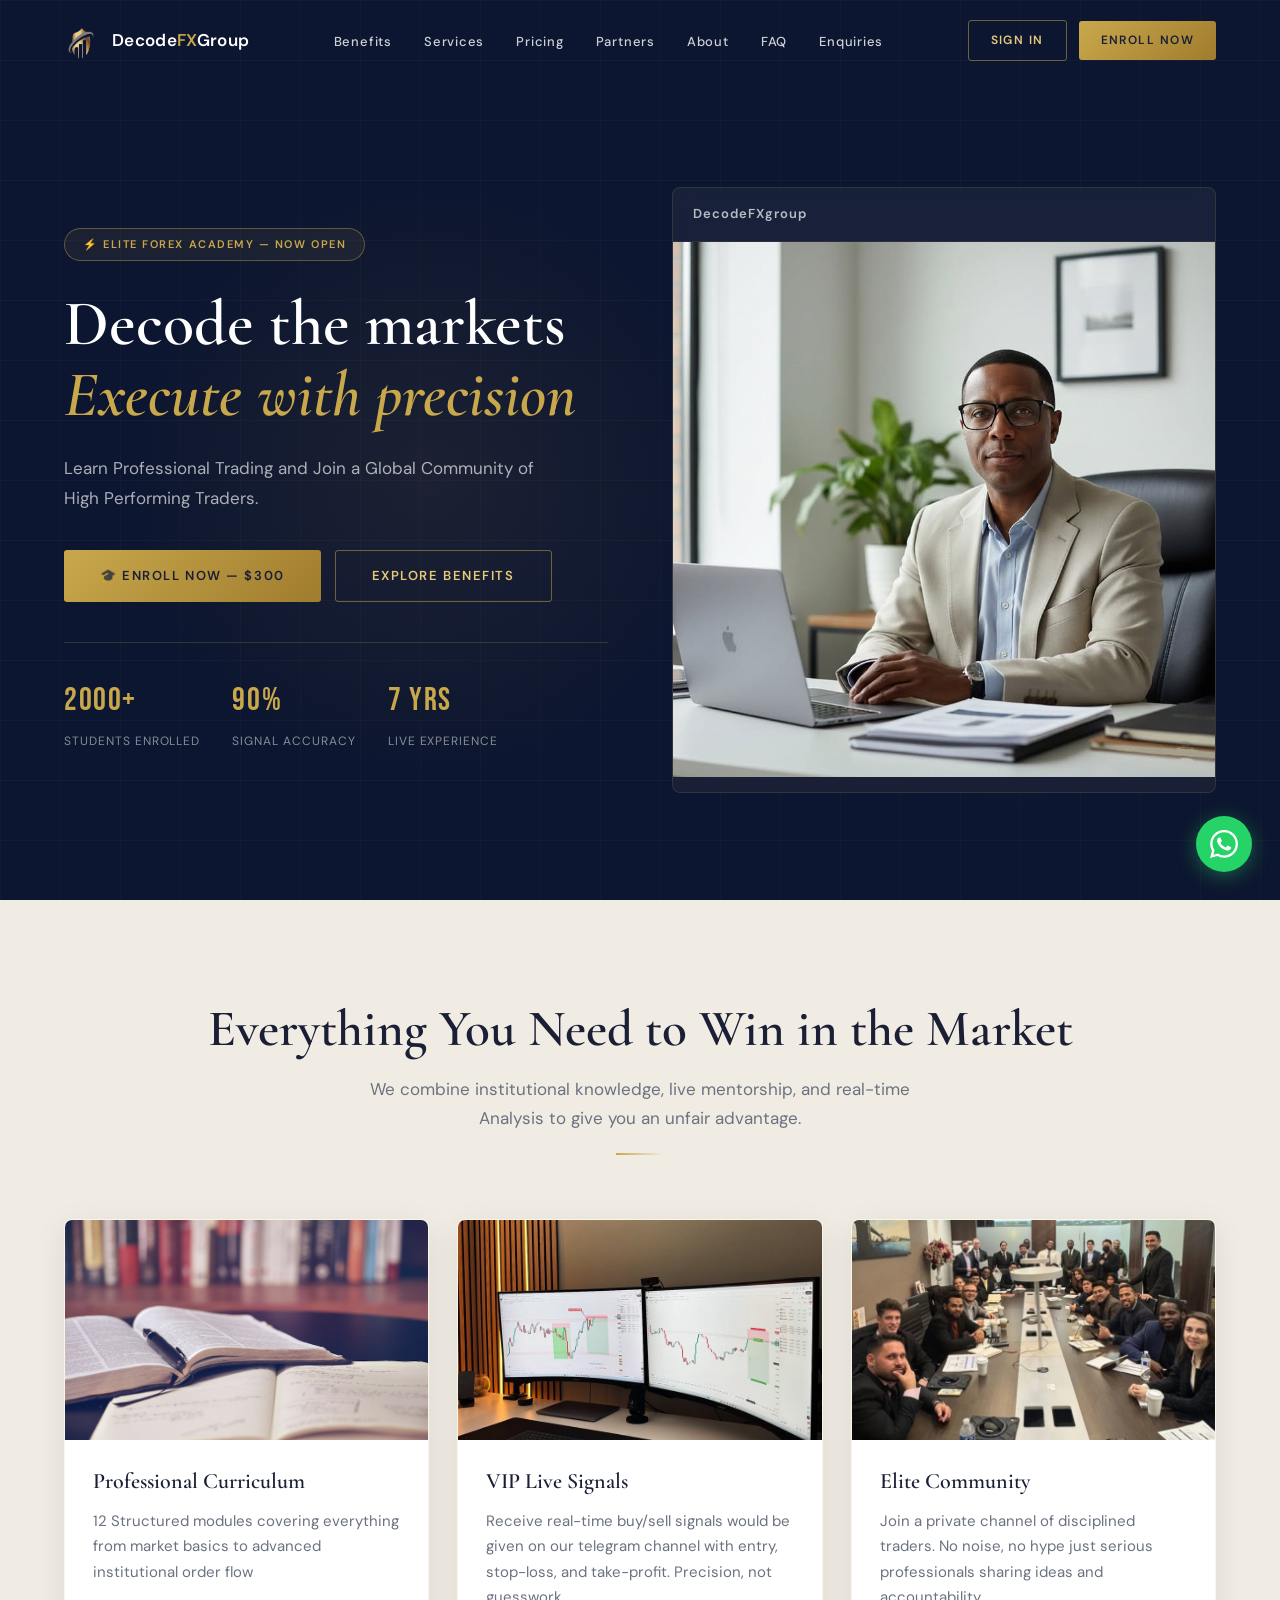
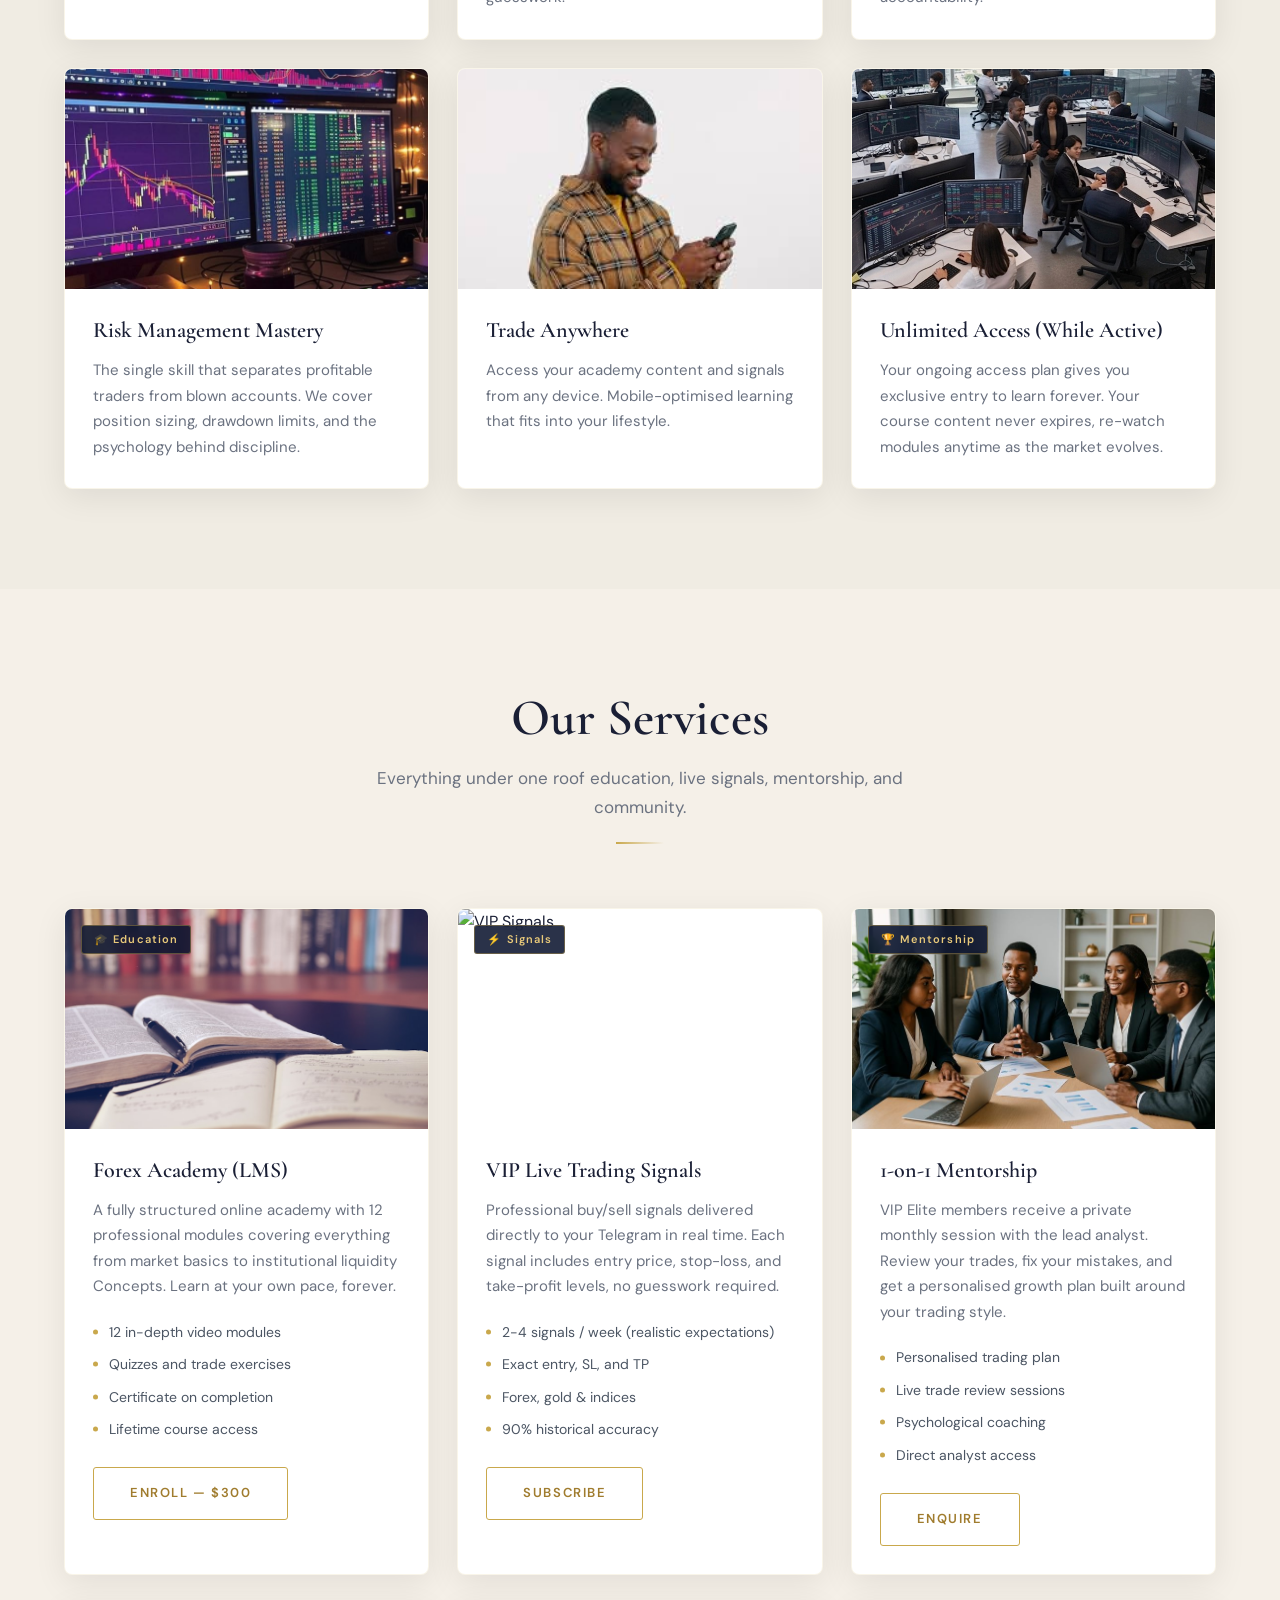
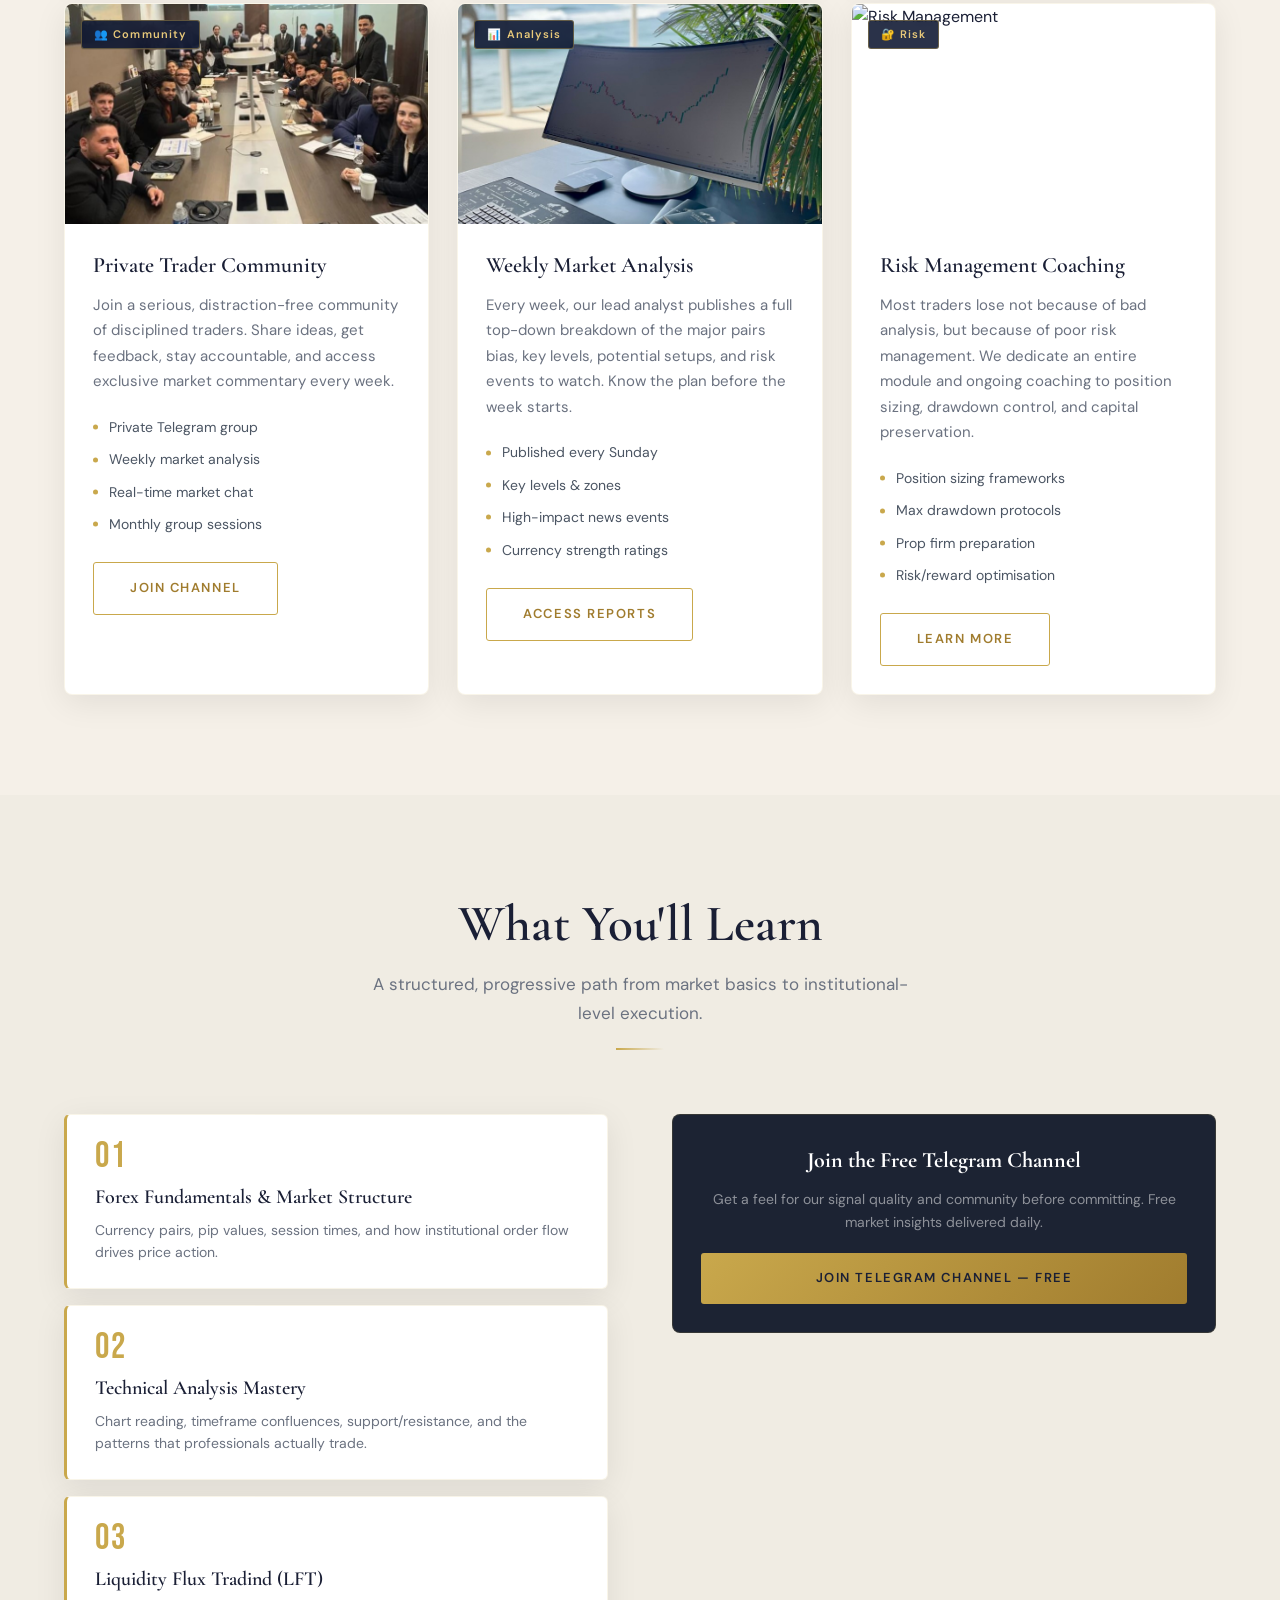
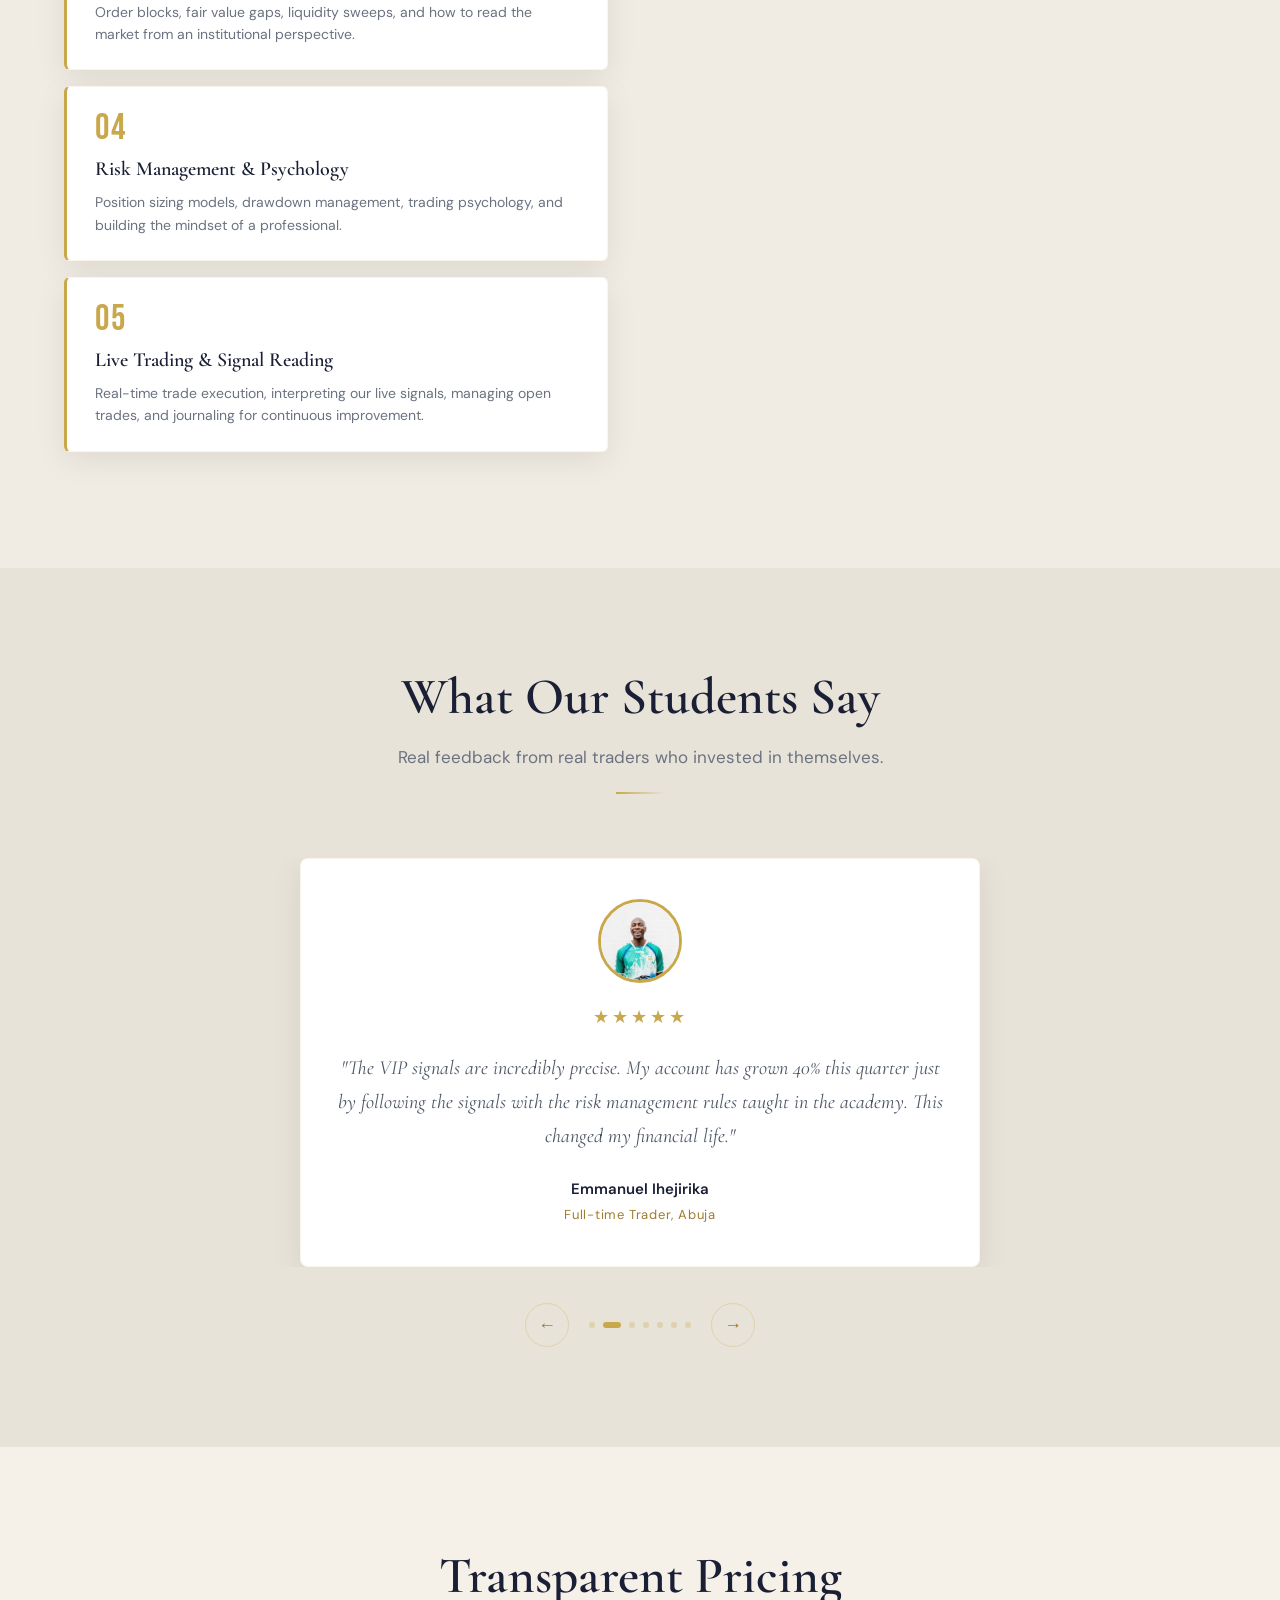
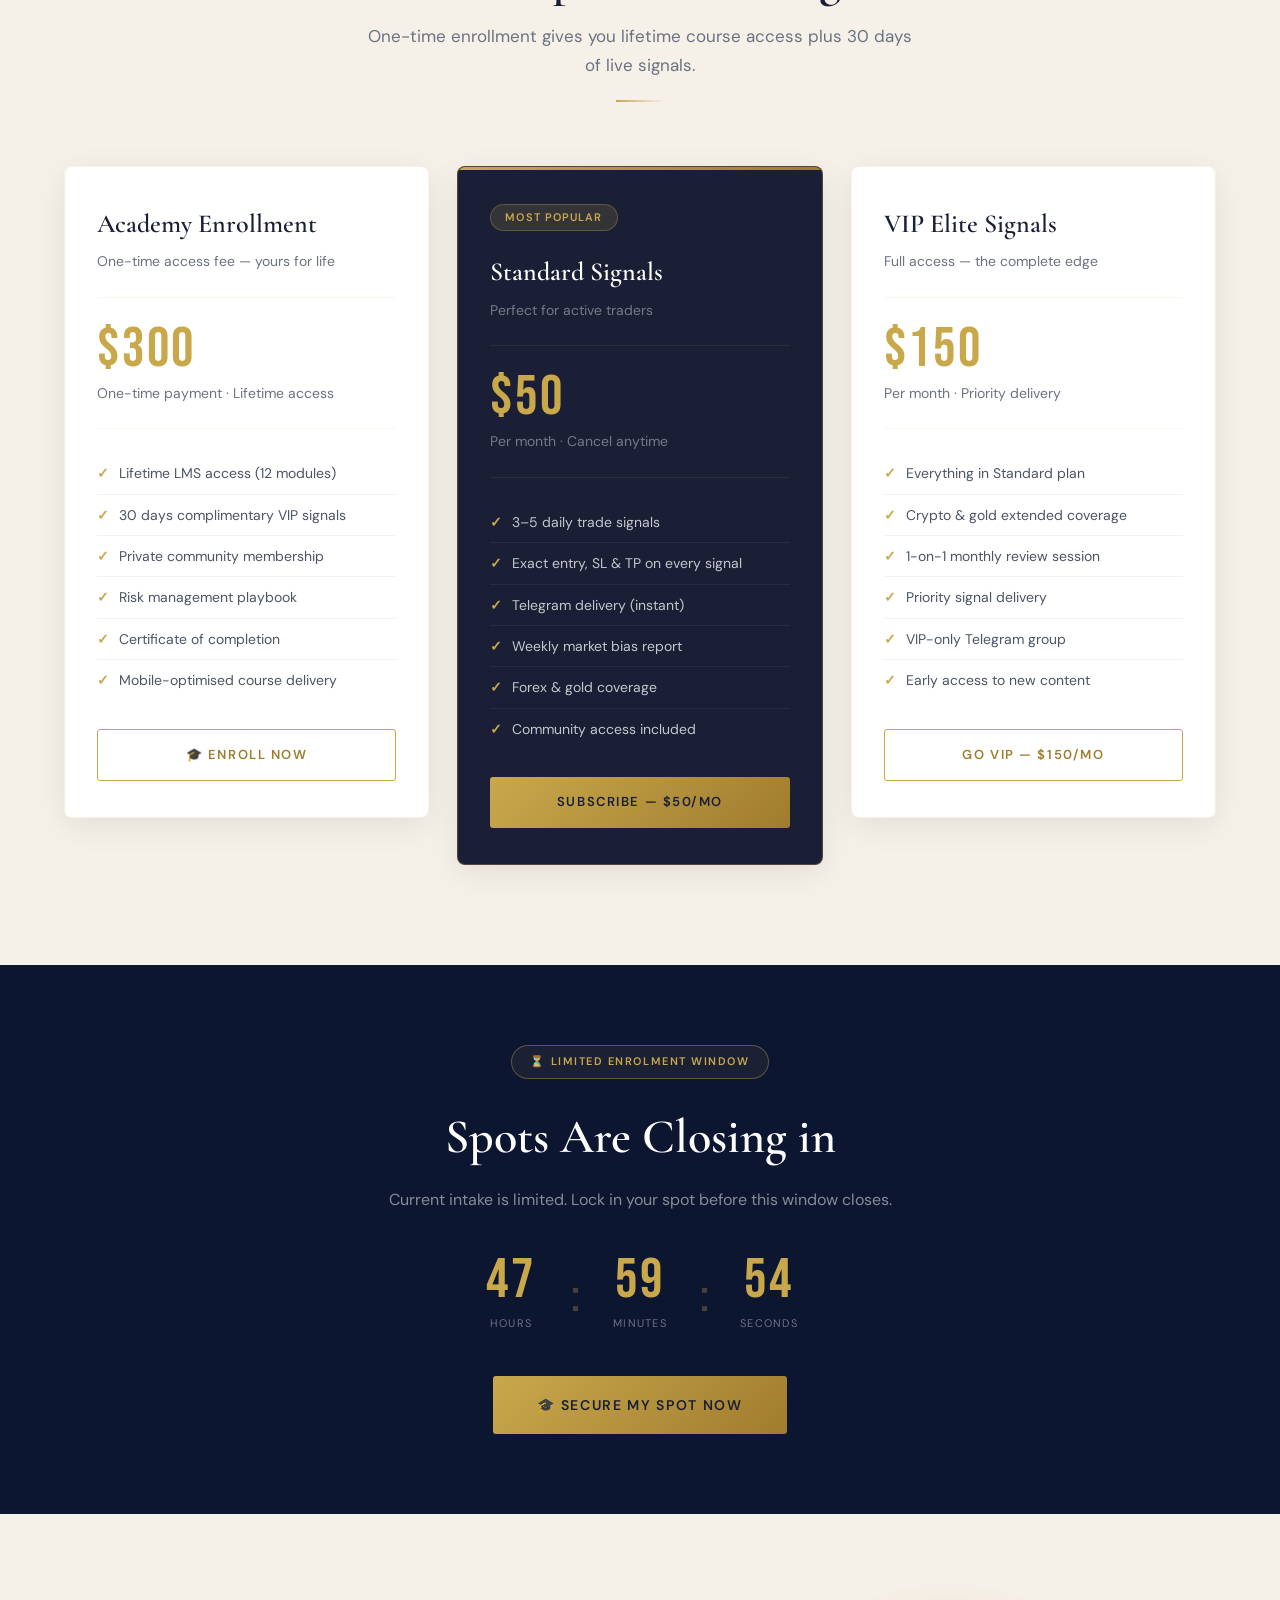
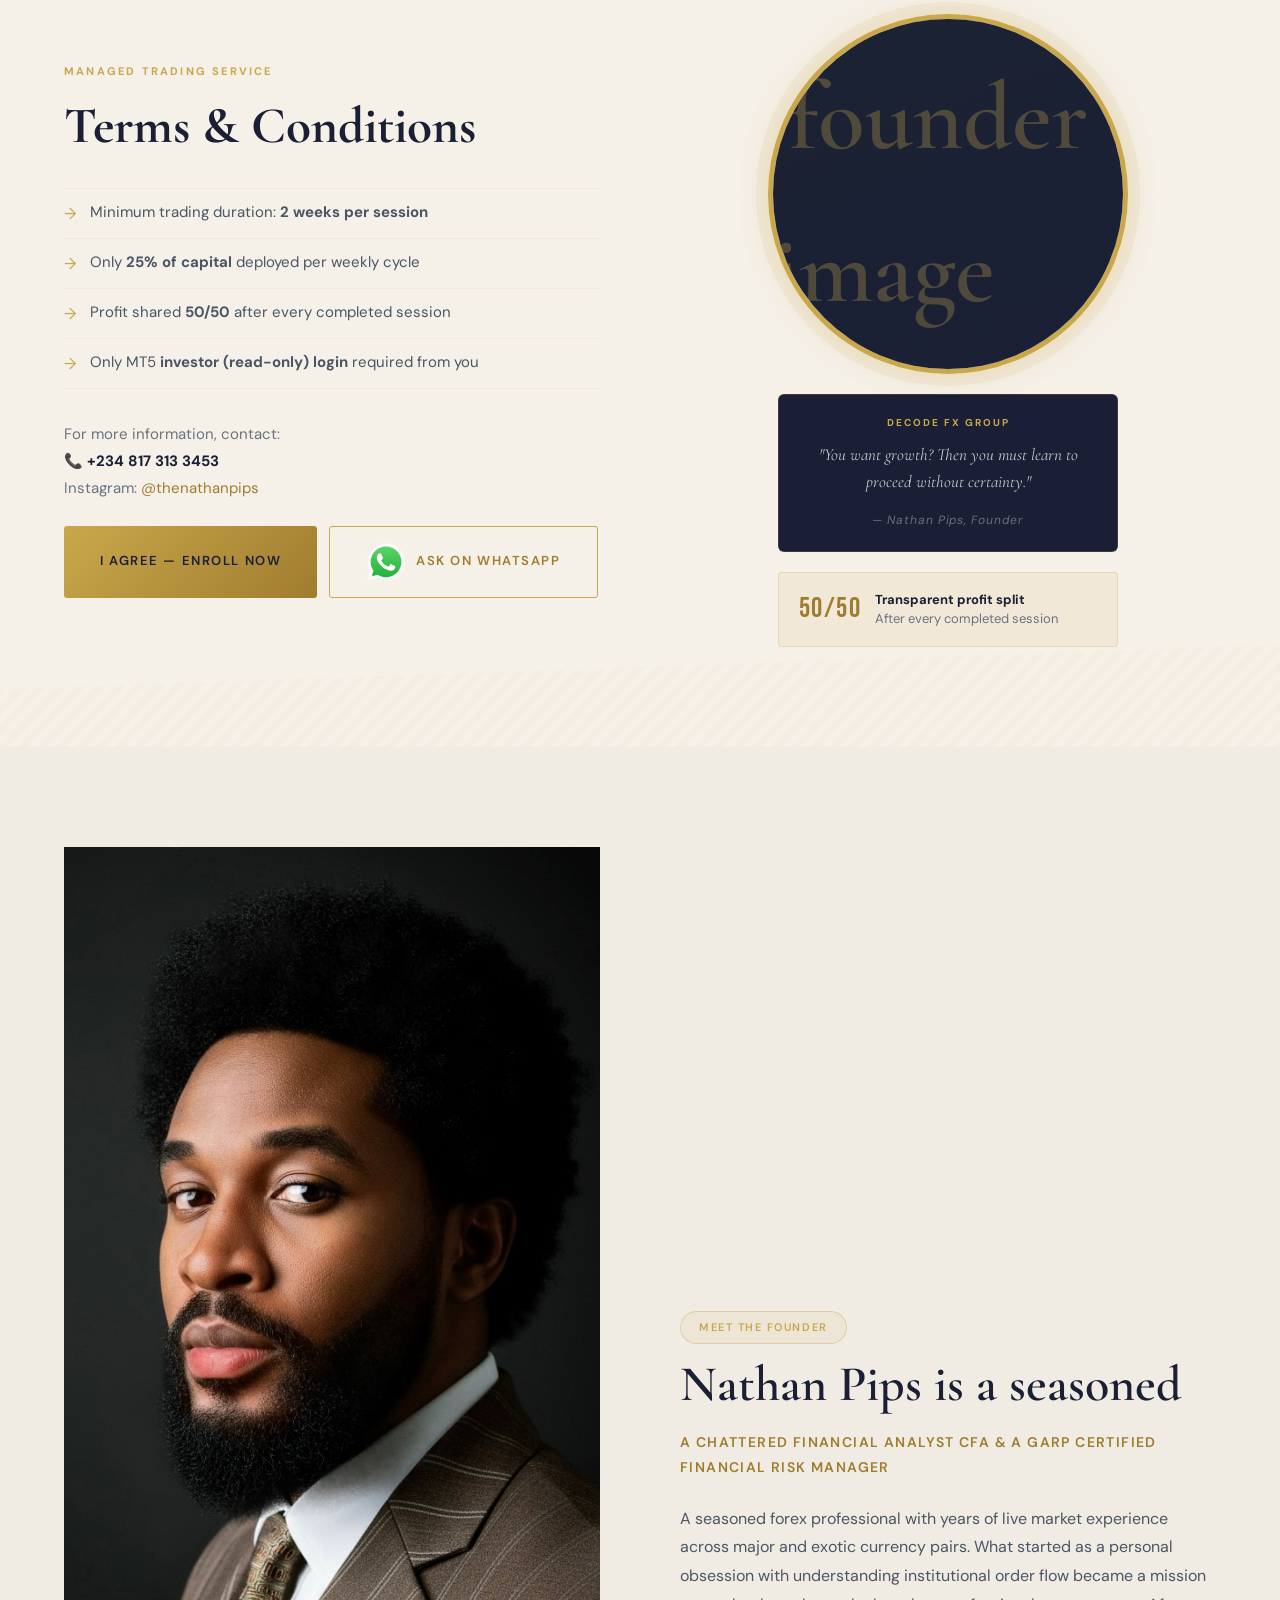
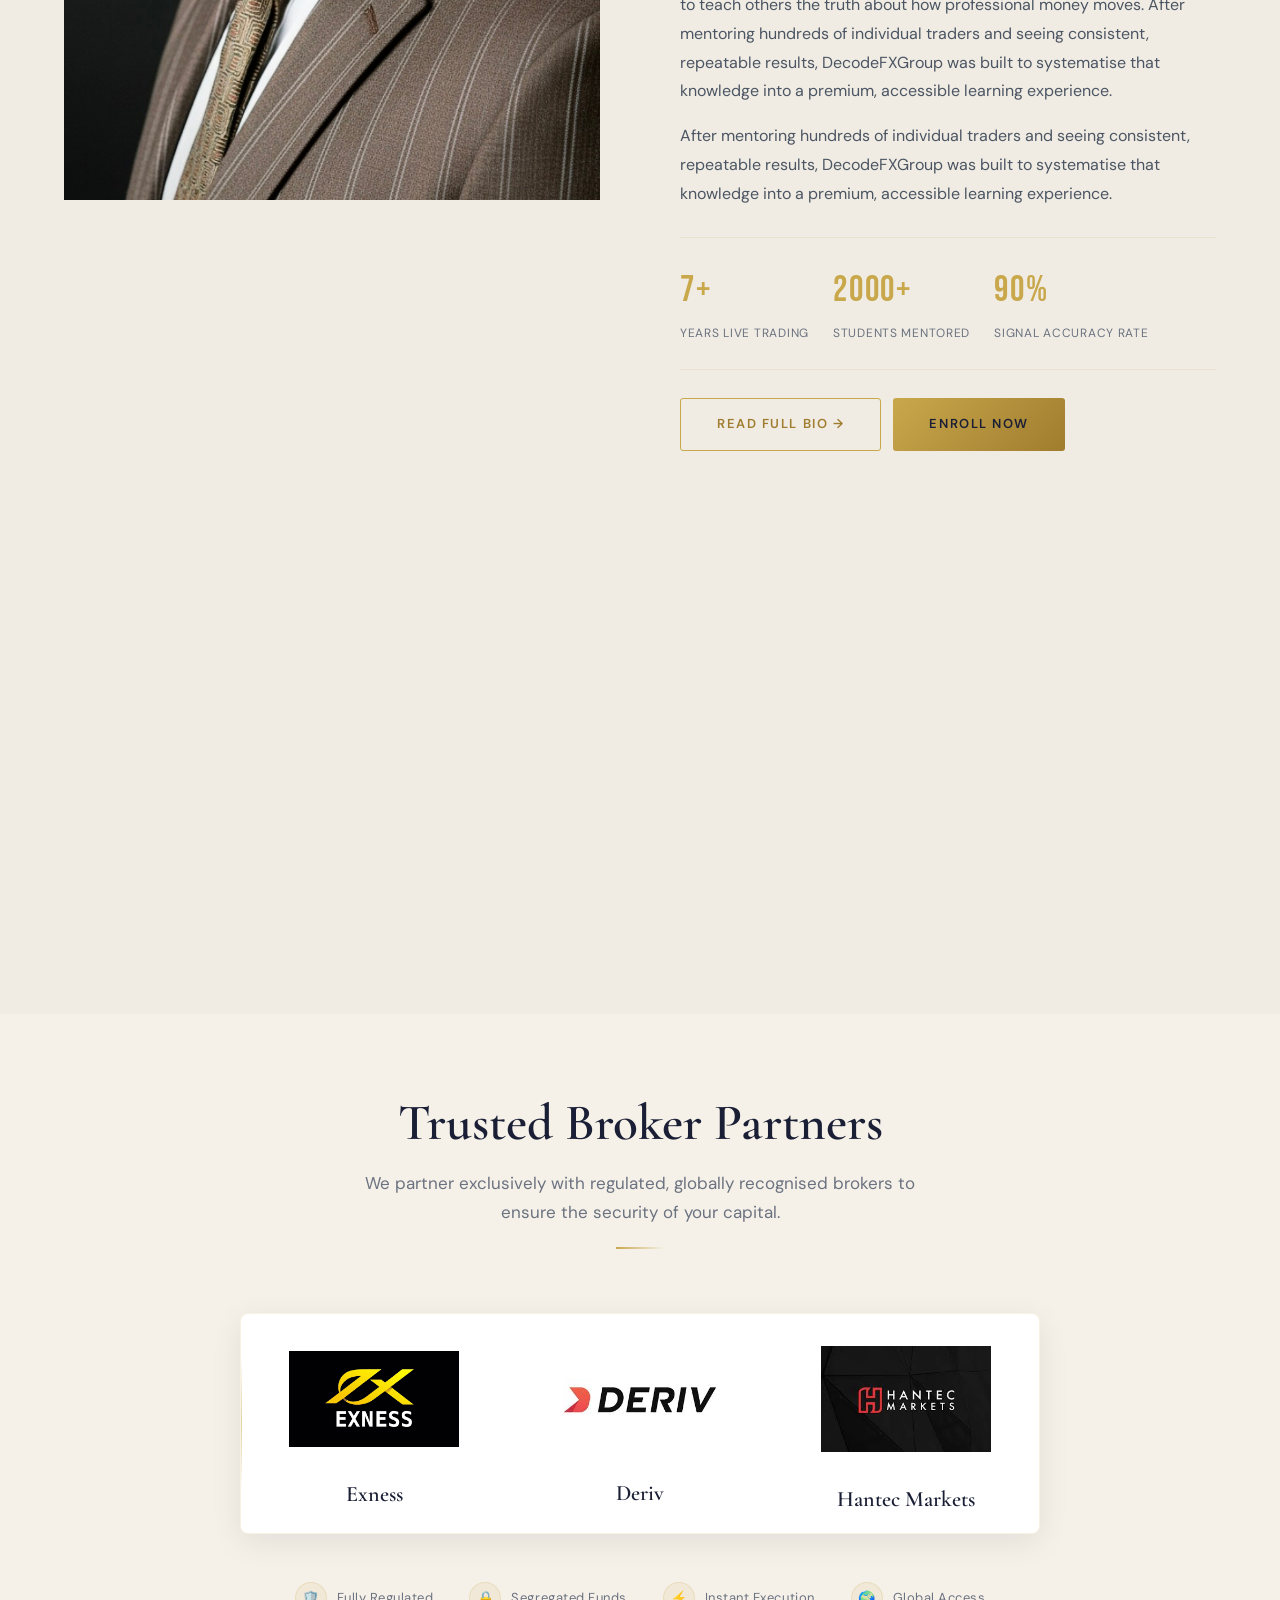
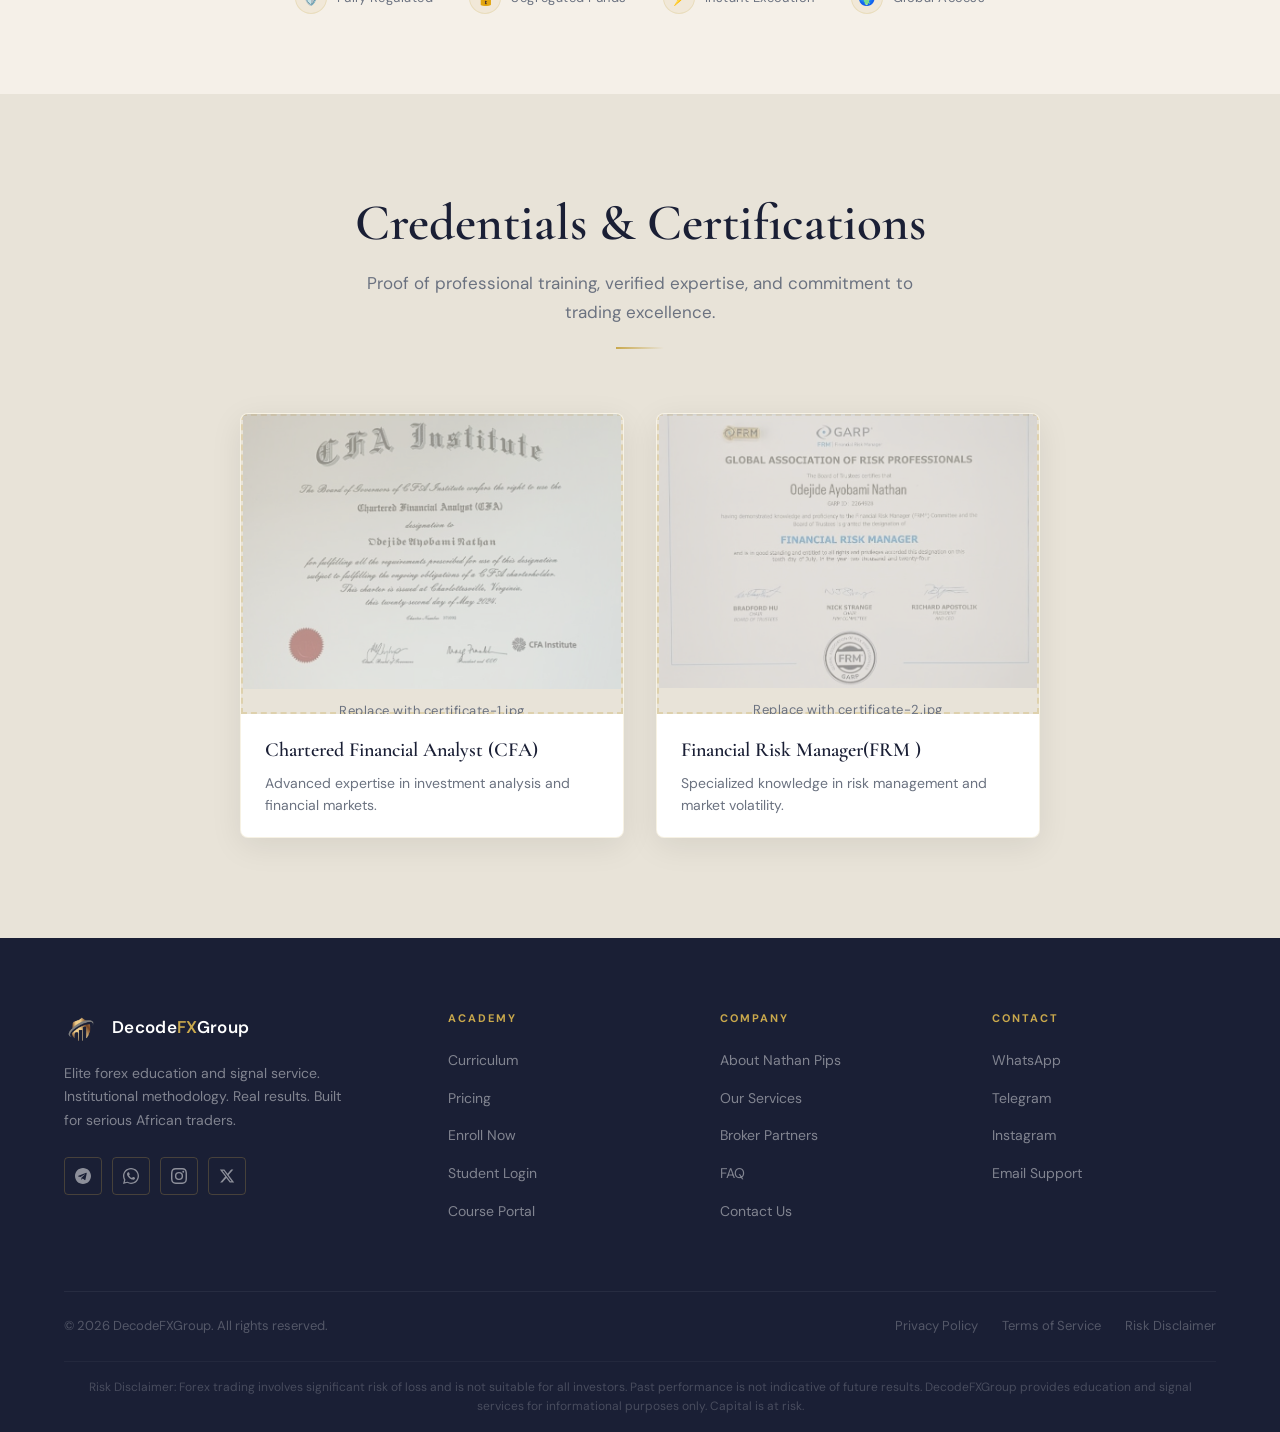
==== commit f3a78eb3: "Add files via upload updated project files with latest fix and improvements" ====
--- a/index.html
+++ b/index.html
@@ -1,1419 +1,936 @@
 <!DOCTYPE html>
 <html lang="en">
 <head>
-  <meta charset="UTF-8" />
-  <meta name="viewport" content="width=device-width, initial-scale=1.0" />
-  <meta name="description" content="DecodeFXGroup – Elite Forex Academy. Master currency trading with professional mentorship, live signals, and a world-class curriculum." />
-  <title>DecodeFXGroup | Elite Forex Academy</title>
-  <link rel="stylesheet" href="css/style.css" />
+<meta charset="UTF-8">
+<meta name="viewport" content="width=device-width, initial-scale=1.0">
+<title>DecodeFXGroup — Elite Forex Academy</title>
+<meta name="description" content="Master Forex Trading with Elite Precision. Institutional-grade education, live signals, and managed trading. Join 500+ serious traders.">
+<meta property="og:title" content="DecodeFXGroup — Elite Forex Academy">
+<meta property="og:description" content="Premium forex education and signal service. 12-module curriculum, live VIP signals, managed trading with 50/50 profit split.">
+<meta property="og:image" content="images/og-preview.jpg">
+<link rel="preconnect" href="https://fonts.googleapis.com">
+<link rel="preconnect" href="https://fonts.gstatic.com" crossorigin>
+<link href="https://fonts.googleapis.com/css2?family=Cormorant+Garamond:ital,wght@0,400;0,500;0,600;0,700;1,400;1,500;1,600&family=DM+Sans:wght@300;400;500;600&family=Bebas+Neue&display=swap" rel="stylesheet">
+<link rel="stylesheet" href="../css/style.css">
 </head>
 <body>
 
- <!-- ══ NAVBAR ══════════════════════════════════════════════ -->
-<nav class="navbar" id="navbar">
+<!-- ══ NAVBAR ══ -->
+<nav id="navbar">
   <div class="nav-inner">
-
-    <!-- Logo -->
-    <a href="index.html" class="nav-logo">
-      <img src="Images/logo2.png" alt="Logo" class="nav-logo-img" />
-      Decode<span>FX</span>Group
-    </a>
-
-    <!-- Desktop menu -->
-    <div class="nav-desktop">
-      <ul class="nav-links">
-        <li><a href="index.html">Home</a></li>
-        <li><a href="index.html#benefits">Benefits</a></li>
-        <li><a href="index.html#services">Services</a></li>
-        <li><a href="index.html#pricing">Pricing</a></li>
-        <li><a href="index.html#partners">Partners</a></li>
-        <li><a href="about.html">About</a></li>
-        <li><a href="contact.html">FAQ</a></li>
-        <li><a href="enquiries.html">Enquiries</a></li>
-      </ul>
-      <div class="nav-cta nav-auth-area">
-        <button class="btn btn-outline"
-                style="padding:10px 22px"
-                data-modal="login">Sign In</button>
-        <button class="btn btn-primary"
-                style="padding:10px 22px"
-                data-action="enroll">Enroll Now</button>
-      </div>
-    </div>
-
-    <!-- Hamburger button — mobile only -->
-    <button class="hamburger"
-            id="hamburger"
-            aria-label="Open menu"
-            aria-expanded="false">
-      <span></span>
-      <span></span>
-      <span></span>
-    </button>
-
-  </div>
-</nav>
-
-<!-- ══ FULLSCREEN MOBILE MENU ══════════════════════════════ -->
-<!-- This lives OUTSIDE the navbar so it can cover everything -->
-<div class="mobile-menu-overlay" id="mobileOverlay" aria-hidden="true">
-
-  <!-- Close button -->
-  <button class="mobile-menu-close" id="mobileClose" aria-label="Close menu">
-    ✕
-  </button>
-
-  <!-- Logo inside menu -->
-  <div class="mobile-menu-logo">
-    Decode<span>FX</span>Group
-  </div>
-
-  <!-- Nav links -->
-  <nav class="mobile-nav">
-    <ul class="mobile-nav-links">
-      <li><a href="index.html">Home</a></li>
-      <li><a href="index.html#benefits">Benefits</a></li>
-      <li><a href="index.html#services">Services</a></li>
-      <li><a href="index.html#pricing">Pricing</a></li>
-      <li><a href="index.html#partners">Partners</a></li>
+    <div class="nav-logo">
+      <div class="nav-logo-mark"><img src="Images/logo2.png" alt="website logo"
+      height="40px" width="40px"></div>
+      <span class="nav-logo-text">Decode<span>FX</span>Group</span>
+    </div>
+    <ul class="nav-links">
+      <li><a href="#benefits">Benefits</a></li>
+      <li><a href="#services">Services</a></li>
+      <li><a href="#pricing">Pricing</a></li>
+      <li><a href="#partners">Partners</a></li>
       <li><a href="about.html">About</a></li>
       <li><a href="contact.html">FAQ</a></li>
       <li><a href="enquiries.html">Enquiries</a></li>
     </ul>
-  </nav>
-
-  <!-- CTA buttons — always at bottom -->
-  <div class="mobile-menu-cta">
-    <button class="btn btn-outline"
-            style="width:100%;justify-content:center;padding:16px"
-            data-modal="login"
-            onclick="closeMobileMenu()">
-      Sign In
+    <div class="nav-actions">
+      <a href="dashboard.html" class="btn btn-outline-light" style="padding:10px 22px;font-size:12px">Sign In</a>
+      <a href="enquiries.html" class="btn btn-primary" style="padding:10px 22px;font-size:12px">Enroll Now</a>
+    </div>
+    <button class="hamburger" id="hamburger" aria-label="Open menu">
+      <span></span><span></span><span></span>
     </button>
-    <button class="btn btn-primary"
-            style="width:100%;justify-content:center;padding:16px"
-            data-action="enroll"
-            onclick="closeMobileMenu()">
-      🎓 Enroll Now
-    </button>
-  </div>
-
-  <!-- Bottom contact strip -->
-  <div class="mobile-menu-footer">
-    <a href="https://wa.me/2348173133453" target="_blank">
-      📱 +234 817 313 3453
-    </a>
-    <span>|</span>
-    <a href="https://t.me/Nathanpips_bot" target="_blank">
-      <img src="Images/telegram2.png" alt="telegram logo"> @decodefxgroup
-    </a>
-  </div>
-
+  </div>
+</nav>
+
+<!-- ══ MOBILE MENU ══ -->
+<div class="mobile-menu-overlay" id="mobileMenu">
+  <button class="mobile-close" id="mobileClose">✕</button>
+  <a href="#benefits" class="mobile-link">Benefits</a>
+  <a href="#services" class="mobile-link">Services</a>
+  <a href="#pricing" class="mobile-link">Pricing</a>
+  <a href="#partners" class="mobile-link">Partners</a>
+  <a href="about.html" class="mobile-link">About</a>
+  <a href="contact.html" class="mobile-link">FAQ</a>
+  <a href="enquiries.html" class="mobile-link">Enquiries</a>
+  <div class="mobile-menu-actions">
+    <a href="dashboard.html" class="btn btn-outline-light" style="width:100%;justify-content:center">Sign In</a>
+    <a href="enquiries.html" class="btn btn-primary" style="width:100%;justify-content:center">🎓 Enroll Now — $300</a>
+  </div>
 </div>
-  <!-- ══ HERO ════════════════════════════════════════════════ -->
-  <section class="hero" id="home">
-    <div class="hero-bg"></div>
-    <div class="hero-grid-overlay"></div>
-
-    <div class="hero-content">
-      <!-- Left: Text -->
+
+<!-- ══ HERO ══ -->
+<section class="hero" id="home">
+  <div class="hero-grid-overlay"></div>
+  <div class="hero-glow"></div>
+  <div class="hero-glow-2"></div>
+  <div class="container">
+    <div class="hero-inner">
       <div class="hero-text">
-        <span class="badge">⚡ Elite Forex Academy — Now Open</span>
-        <h1>Decode The Market <em>Execute with Precision</em></h1>
-        <p>
-         Learn Proffesional Trading and Join a Global Community of High Performing Traders.
-        </p>
+        <div class="hero-badge">
+          <span class="badge">⚡ Elite Forex Academy — Now Open</span>
+        </div>
+        <h1>Decode the markets <em>Execute with precision</em></h1>
+        <p class="hero-sub">Learn Professional Trading and Join a Global Community of High Performing Traders.</p>
         <div class="hero-actions">
-          <button class="btn btn-primary" data-action="enroll">
-            🎓 Enroll Now — $300
-          </button>
-          <a href="#benefits" class="btn btn-outline">
-            Explore Benefits
-          </a>
-        </div>
-
+          <a href="enquiries.html" class="btn btn-primary">🎓 Enroll Now — $300</a>
+          <a href="#benefits" class="btn btn-outline-light">Explore Benefits</a>
+        </div>
         <div class="hero-stats">
-          <div class="stat-item">
-            <div class="stat-num">2000+</div>
-            <div class="stat-label">Active Students</div>
-          </div>
-          <div class="stat-item">
-            <div class="stat-num">90%</div>
-            <div class="stat-label">Satisfaction Rate</div>
-          </div>
-          <div class="stat-item">
-            <div class="stat-num">7 Yrs</div>
-            <div class="stat-label">Market Experience</div>
-          </div>
-        </div>
-      </div>
-
-      <!-- Right: Live Signal Preview Card -->
-      <div class="hero-visual">
-        <div class="hero-card">
-          <span class="floating-badge">🔴 Live Signals</span>
-
-          <!-- Mini chart -->
-          <div class="chart-placeholder" id="heroChart">
-            <div class="chart-bar"></div>
-            <div class="chart-bar"></div>
-            <div class="chart-bar"></div>
-            <div class="chart-bar"></div>
-            <div class="chart-bar"></div>
-            <div class="chart-bar"></div>
-            <div class="chart-bar"></div>
-            <div class="chart-bar"></div>
-            <div class="chart-bar"></div>
-            <div class="chart-bar"></div>
-          </div>
-
-          <!-- Sample signals -->
-          <div class="signal-row">
-            <span class="sig-pair">EUR/USD</span>
-            <span class="sig-badge sig-buy">BUY</span>
-            <span class="sig-pip">+82 pips</span>
-          </div>
-          <div class="signal-row">
-            <span class="sig-pair">GBP/JPY</span>
-            <span class="sig-badge sig-sell">SELL</span>
-            <span class="sig-pip">+145 pips</span>
-          </div>
-          <div class="signal-row">
-            <span class="sig-pair">XAU/USD</span>
-            <span class="sig-badge sig-buy">BUY</span>
-            <span class="sig-pip">+210 pips</span>
-          </div>
-          <div class="signal-row">
-            <span class="sig-pair">USD/CHF</span>
-            <span class="sig-badge sig-sell">SELL</span>
-            <span class="sig-pip">+63 pips</span>
-          </div>
-        </div>
-      </div>
-    </div>
-  </section>
-  <!-- ══ SERVICES ═══════════════════════════════════════════ -->
-<section class="section" id="services" style="background:var(--navy)">
-  <div class="container">
-    <div class="section-heading text-center reveal">
-      <span class="badge">What We Offer</span>
-      <h2>Our <span class="gold">Services</span></h2>
+          <div class="hero-stat">
+            <span>2000+</span>
+            <span>Students Enrolled</span>
+          </div>
+          <div class="hero-stat">
+            <span>90%</span>
+            <span>Signal Accuracy</span>
+          </div>
+          <div class="hero-stat">
+            <span>7 Yrs</span>
+            <span>Live Experience</span>
+          </div>
+        </div>
+      </div>
+      <div class="hero-card">
+        <div class="hero-card-header">
+          <span>DecodeFXgroup</span>
+          
+        </div>
+        <div class="hero-chart-placeholder">
+          <div class="chart-line">
+            <img src="Images/Live-chart.PNG" alt="man image">
+          </div>
+        </div>
+        
+          
+         
+        </div>
+      </div>
+    </div>
+  </div>
+</section>
+
+<!-- ══ BENEFITS ══ -->
+<section class="benefits section" id="benefits">
+  <div class="container">
+    <div class="section-heading reveal">
+      <h2>Everything You Need to Win in the Market</h2>
+      <p>We combine institutional knowledge, live mentorship, and real-time Analysis to give you an unfair advantage.</p>
       <div class="divider"></div>
+    </div>
+    <div class="benefits-grid">
+      <div class="benefit-card reveal">
+        <div class="benefit-img">
+          <img src="Images/prof-crclm.jpg" alt="curiculum image">
+        </div>
+        <div class="benefit-body">
+          <h3>Professional Curriculum</h3>
+          <p>12 Structured modules covering everything from market basics to advanced institutional order flow</p>
+        </div>
+      </div>
+      <div class="benefit-card reveal reveal-delay-1">
+        <div class="benefit-img">
+          <img src="Images/viplivesignal.jpg" alt="vip signal image">
+        </div>
+        <div class="benefit-body">
+          <h3>VIP Live Signals</h3>
+          <p>Receive real-time buy/sell signals would be given on our telegram channel with entry, stop-loss, and take-profit. Precision, not guesswork.</p>
+        </div>
+      </div>
+      <div class="benefit-card reveal reveal-delay-2">
+        <div class="benefit-img">
+          <img src="Images/elite-community.jpg" alt="trading community">
+        </div>
+        <div class="benefit-body">
+          <h3>Elite Community</h3>
+          <p>Join a private channel of disciplined traders. No noise, no hype just serious professionals sharing ideas and accountability.</p>
+        </div>
+      </div>
+      <div class="benefit-card reveal">
+        <div class="benefit-img">
+          <img src="Images/risk.jpg" alt="Risk management" >
+        </div>
+        <div class="benefit-body">
+          <h3>Risk Management Mastery</h3>
+          <p>The single skill that separates profitable traders from blown accounts. We cover position sizing, drawdown limits, and the psychology behind discipline.</p>
+        </div>
+      </div>
+      <div class="benefit-card reveal reveal-delay-1">
+        <div class="benefit-img">
+          <img src="Images/trade.jpg" alt="tradeanywhere image">
+        </div>
+        <div class="benefit-body">
+          <h3>Trade Anywhere</h3>
+          <p>Access your academy content and signals from any device. Mobile-optimised learning that fits into your lifestyle. </p>
+        </div>
+      </div>
+      <div class="benefit-card reveal reveal-delay-2">
+        <div class="benefit-img">
+          <img src="Images/unlimitedaccess.PNG"" alt="unlimited access image">
+        </div>
+        <div class="benefit-body">
+          <h3>Unlimited Access (While Active) </h3>
+          <p>Your ongoing access plan gives you exclusive entry to learn forever.
+            Your course content never expires, re-watch modules anytime as the market evolves.
+          </p>
+        </div>
+      </div>
+    </div>
+  </div>
+</section>
+
+<!-- ══ SERVICES ══ -->
+<section class="services section" id="services">
+  <div class="container">
+    <div class="section-heading reveal">
+      <h2>Our Services</h2>
       <p>Everything under one roof education, live signals, mentorship, and community.</p>
-    </div>
-
-    <div style="display:grid;grid-template-columns:repeat(auto-fit,minmax(300px,1fr));gap:28px;margin-top:60px">
-
-      <!-- Service 1 -->
-      <div class="service-card reveal reveal-delay-1">
+      <div class="divider"></div>
+    </div>
+    <div class="services-grid">
+      <div class="service-card reveal">
         <div class="service-img-wrap">
-          <img src="https://images.unsplash.com/photo-1456513080510-7bf3a84b82f8?w=800&q=80" alt="Curriculum" />
-
-          <div class="service-tag">🎓 Education</div>
+          <img src="Images/lms.jpg" alt="Forex Academy" >
+          <span class="service-tag">🎓 Education</span>
         </div>
         <div class="service-body">
           <h3>Forex Academy (LMS)</h3>
           <p>A fully structured online academy with 12 professional modules covering everything from market basics to institutional liquidity Concepts. Learn at your own pace, forever.</p>
           <ul class="service-list">
-            <li>✦ 12 in-depth video modules</li>
-            <li>✦ Quizzes and trade exercises</li>
-            <li>✦ Lifetime course access</li>
-            <li>✦ Certificate of completion</li>
+            <li>12 in-depth video modules</li>
+            <li>Quizzes and trade exercises </li>
+            <li>Certificate on completion</li>
+            <li>Lifetime course access</li>
           </ul>
-          <button class="btn btn-primary" data-action="enroll" style="margin-top:20px;width:100%;justify-content:center">
-            Enroll — $300
-          </button>
-        </div>
-      </div>
-
-      <!-- Service 2 -->
-      <div class="service-card reveal reveal-delay-2">
+          <a href="enquiries.html" class="btn btn-outline">Enroll — $300</a>
+        </div>
+      </div>
+      <div class="service-card reveal reveal-delay-1">
         <div class="service-img-wrap">
-          <img src="https://images.unsplash.com/photo-1642790106117-e829e14a795f?w=800&q=80" 
-     alt="VIP Signals" />
-
-          <div class="service-tag">⚡ Signals</div>
+          <img src="https://images.unsplash.com/photo-1642790106117-e829e14a795f?w=800&q=80" alt="VIP Signals" loading="lazy">
+          <span class="service-tag">⚡ Signals</span>
         </div>
         <div class="service-body">
           <h3>VIP Live Trading Signals</h3>
           <p>Professional buy/sell signals delivered directly to your Telegram in real time. Each signal includes entry price, stop-loss, and take-profit levels, no guesswork required.</p>
           <ul class="service-list">
-            <li>✦ 2–4 signals / week (realistic expectations)</li>
-            <li>✦ Forex, gold & crypto pairs</li>
-            <li>✦ Full SL & TP included</li>
-            <li>✦ 90% historical accuracy</li>
+            <li>2-4 signals / week (realistic expectations)</li>
+            <li>Exact entry, SL, and TP</li>
+            <li>Forex, gold & indices</li>
+            <li>90% historical accuracy</li>
           </ul>
-          <div style="display:flex;gap:10px;margin-top:20px;flex-wrap:wrap">
-            <a href="#pricing" class="btn btn-outline" style="flex:1;justify-content:center">Standard — $50/mo</a>
-            <a href="#pricing" class="btn btn-primary" style="flex:1;justify-content:center">VIP — $150/mo</a>
-          </div>
-        </div>
-      </div>
-
-      <!-- Service 3 -->
-      <div class="service-card reveal reveal-delay-3">
+          <a href="enquiries.html" class="btn btn-outline">Subscribe</a>
+        </div>
+      </div>
+      <div class="service-card reveal reveal-delay-2">
         <div class="service-img-wrap">
-          <img src="Images/social.jpg" alt="social">
-          <div class="service-tag">🏆 Mentorship</div>
+          <img src="Images/social.jpg" alt="Mentorship" >
+          <span class="service-tag">🏆 Mentorship</span>
         </div>
         <div class="service-body">
-          <h3>1-on-1 Mentorship & Review</h3>
+          <h3>1-on-1 Mentorship</h3>
           <p>VIP Elite members receive a private monthly session with the lead analyst. Review your trades, fix your mistakes, and get a personalised growth plan built around your trading style.</p>
           <ul class="service-list">
-            <li>✦ Monthly private session</li>
-            <li>✦ Personal trade review</li>
-            <li>✦ Custom improvement plan</li>
-            <li>✦ Direct analyst access</li>
+            <li>Personalised trading plan</li>
+            <li>Live trade review sessions</li>
+            <li>Psychological coaching</li>
+            <li>Direct analyst access</li>
           </ul>
-          <a href="#pricing" class="btn btn-primary" style="margin-top:20px;width:100%;justify-content:center;display:flex">
-            Get VIP Access — $150/mo
-          </a>
-        </div>
-      </div>
-
-      <!-- Service 4 -->
-      <div class="service-card reveal reveal-delay-1">
+          <a href="enquiries.html" class="btn btn-outline">Enquire</a>
+        </div>
+      </div>
+      <div class="service-card reveal">
         <div class="service-img-wrap">
-          <img src="https://images.unsplash.com/photo-1522071820081-009f0129c71c?w=800&q=80" 
-     alt="Community" />
-          
-          <div class="service-tag">👥 Community</div>
+          <img src="Images/elite-community.jpg" alt="Community" loading="lazy">
+          <span class="service-tag">👥 Community</span>
         </div>
         <div class="service-body">
           <h3>Private Trader Community</h3>
           <p>Join a serious, distraction-free community of disciplined traders. Share ideas, get feedback, stay accountable, and access exclusive market commentary every week.</p>
           <ul class="service-list">
-            <li>✦ Private Telegram group</li>
-            <li>✦ Weekly market analysis</li>
-            <li>✦ Peer accountability</li>
-            <li>✦ Exclusive trade breakdowns</li>
+            <li>Private Telegram group</li>
+            <li>Weekly market analysis</li>
+            <li>Real-time market chat</li>
+            <li>Monthly group sessions</li>
           </ul>
-          <a href="https://t.me/Nathanpips_bot target="_blank" class="btn btn-outline" style="margin-top:20px;width:100%;justify-content:center;display:flex">
-            Join Telegram Channel
-          </a>
-        </div>
-      </div>
-
-      <!-- Service 5 -->
-      <div class="service-card reveal reveal-delay-2">
+          <a href="https://t.me/decodefxgroup" class="btn btn-outline" target="_blank">Join Channel</a>
+        </div>
+      </div>
+      <div class="service-card reveal reveal-delay-1">
         <div class="service-img-wrap">
-          <img src="Images/weeklymarket.PNG" alt="market analysis">
-          <div class="service-tag">📊 Analysis</div>
+          <img src="Images/weeklymarket.PNG" alt="Market Analysis" loading="lazy">
+          <span class="service-tag">📊 Analysis</span>
         </div>
         <div class="service-body">
           <h3>Weekly Market Analysis</h3>
           <p>Every week, our lead analyst publishes a full top-down breakdown of the major pairs bias, key levels, potential setups, and risk events to watch. Know the plan before the week starts.</p>
           <ul class="service-list">
-            <li>✦ Published every Sunday</li>
-            <li>✦ Major & minor pairs</li>
-            <li>✦ News event calendar</li>
-            <li>✦ Bias + setup mapping</li>
+            <li>Published every Sunday</li>
+            <li>Key levels & zones</li>
+            <li>High-impact news events</li>
+            <li>Currency strength ratings</li>
           </ul>
-          <button class="btn btn-primary" data-action="enroll" style="margin-top:20px;width:100%;justify-content:center">
-            Access Analysis — Enroll
-          </button>
-        </div>
-      </div>
-
-      <!-- Service 6 -->
-      <div class="service-card reveal reveal-delay-3">
+          <a href="enquiries.html" class="btn btn-outline">Access Reports</a>
+        </div>
+      </div>
+      <div class="service-card reveal reveal-delay-2">
         <div class="service-img-wrap">
-          <img src="https://images.unsplash.com/photo-1434626881859-194d67b2b86f?w=800&q=80" 
-     alt="Risk Management" />
-          <div class="service-tag">🔐 Risk</div>
+          <img src="https://images.unsplash.com/photo-1554224155-6726b3ff858f?w=800&q=80" alt="Risk Management" loading="lazy">
+          <span class="service-tag">🔐 Risk</span>
         </div>
         <div class="service-body">
           <h3>Risk Management Coaching</h3>
           <p>Most traders lose not because of bad analysis, but because of poor risk management. We dedicate an entire module and ongoing coaching to position sizing, drawdown control, and capital preservation.</p>
           <ul class="service-list">
-            <li>✦ Position sizing formulas</li>
-            <li>✦ Drawdown recovery plans</li>
-            <li>✦ Prop firm preparation</li>
-            <li>✦ Trade journaling system</li>
+            <li>Position sizing frameworks</li>
+            <li>Max drawdown protocols</li>
+            <li>Prop firm preparation</li>
+            <li>Risk/reward optimisation</li>
           </ul>
-          <button class="btn btn-outline" data-action="enroll" style="margin-top:20px;width:100%;justify-content:center">
-            Learn More — Enroll
-          </button>
-        </div>
-      </div>
-
-    </div>
-  </div>
-</section>
-<!-- ══ TERMS & CONDITIONS ══════════════════════════════════ -->
-<section class="section" id="terms">
-  <div class="terms-bg">
-
-    <!-- Background decorative elements matching flyer -->
-    <div class="terms-gold-stripe-1"></div>
-    <div class="terms-gold-stripe-2"></div>
-    <div class="terms-cream-overlay"></div>
-
-    <div class="container" style="position:relative;z-index:2">
-
-      <!-- Top branding row -->
-      <div class="terms-brand-row reveal">
-        <div class="terms-brand-left">
-          <span class="badge" style="background:rgba(201,168,76,0.2);color:var(--gold-dark)">
-            ⚖️ Please Read Before Enrolling
-          </span>
-          <h2 class="terms-headline">
-            Earn Seamlessly From<br>
-            Forex with <span style="color:var(--gold-dark)">DecodeFXGroup</span>
-          </h2>
-          <p class="terms-sub">Facilitated by DecodeFXGroup — Managed Trading Division</p>
-        </div>
-
-        <!-- Logo badge top right — matching flyer -->
-        <div class="terms-logo-badge">
-          <div class="terms-logo-circle">
-            <span style="font-size:52rem"><img src="Images/logo2.png" </span>
-            
-          </div>
-          <div class="terms-logo-text">
-            <strong>DECODEFXGROUP</strong>
-            <span>elevate your portfolio &<br>unlock financial opulence</span>
-          </div>
-        </div>
-      </div>
-
-      <!-- Main content grid -->
-      <div class="terms-main-grid">
-
-        <!-- Left — Terms list -->
-        <div class="terms-left reveal">
-          <h3 class="terms-section-title">TERMS &amp; CONDITIONS</h3>
-
-          <ul class="terms-list">
-           
-            <li class="terms-list-item">
-              <span class="terms-bullet">●</span>
-              <div>
-                <strong>TRADING DURATION IS TWO WEEKS</strong> (MINIMUM)
-              </div>
-            </li>
-            <li class="terms-list-item">
-              <span class="terms-bullet">●</span>
-              <div>
-                <strong>ONLY 25% CAPITAL</strong> WILL BE MADE WEEKLY
-              </div>
-            </li>
-            <li class="terms-list-item">
-              <span class="terms-bullet">●</span>
-              <div>
-                <strong>PROFIT IS SHARED 50/50</strong> AFTER EVERY SESSION
-              </div>
-            </li>
-            <li class="terms-list-item">
-              <span class="terms-bullet">●</span>
-              <div>
-                <strong>ONLY MT5 LOGIN</strong> WILL BE NEEDED FOR TRADING
-              </div>
-            </li>
-          </ul>
-
-          <!-- Contact info — matching flyer -->
-          <div class="terms-contact-block">
-            <h4 class="terms-contact-title">For more info contact;</h4>
-            <div class="terms-contact-items">
-              <div class="terms-contact-item">
-                <span class="terms-contact-icon">📞</span>
-                <a href="tel:+2348173133453" style="color:var(--navy);font-weight:600">
-                  +234 817 313 3453
-                </a>
-              </div>
-              <div class="terms-contact-item">
-                <span class="terms-contact-icon"><img src="Images/instagram2.png" alt="instagram logo"n height="40px"
-                width="40px"></span>
-                <span style="color:var(--navy)">@thenathanpips , @decodefxgroup</span>
-              </div>
-            </div>
-          </div>
-
-          <!-- CTA buttons -->
-          <div style="display:flex;gap:14px;flex-wrap:wrap;margin-top:28px">
-            <button class="btn btn-primary" data-action="enroll">
-              🎓 I Agree — Get started
-            </button>
-            <a href="https://wa.me/2348173133453?text=Hello%2C%20I%20want%20to%20know%20more%20about%20managed%20trading."
-               target="_blank" class="btn" 
-               style="background:var(--navy);color:var(--white);padding:15px 28px;border-radius:3px;font-weight:600;font-size:0.88rem;letter-spacing:0.1em;text-transform:uppercase">
-               <img src="Images/whatsapp2.png" alt="whatsapp logo" height="40px" width="40px" > WhatsApp Us
-            </a>
-          </div>
-        </div>
-
-        <!-- Right — Founder image + money visual matching flyer -->
-        <div class="terms-right reveal">
-
-          <!-- Founder circle image — matching flyer style -->
-          <div class="terms-person-wrap">
-            <div class="terms-person-circle">
-              <!-- 
-                Replace this with the fou/* ══ Terms & Conditions — Flyer Style ════════════════════════ */
-
-/* Main section wrapper */
-.terms-bg {
-  position: relative;
-  background: #f5f0e8;          /* Cream background matching flyer */
-  overflow: hidden;
-  padding: 80px 0 0;
-}
-
-/* Gold diagonal stripes at bottom — matching flyer */
-.terms-gold-stripe-1 {
-  position: absolute;
-  bottom: 0; left: -10%;
-  width: 120%;
-  height: 90px;
-  background: linear-gradient(135deg, var(--gold) 0%, var(--gold-dark) 100%);
-  transform: skewY(-2deg);
-  transform-origin: bottom left;
-  z-index: 1;
-}
-.terms-gold-stripe-2 {
-  position: absolute;
-  bottom: 0; left: -10%;
-  width: 120%;
-  height: 60px;
-  background: var(--navy);
-  transform: skewY(-2deg);
-  transform-origin: bottom left;
-  z-index: 1;
-}
-
-/* Subtle cream overlay texture */
-.terms-cream-overlay {
-  position: absolute;
-  inset: 0;
-  background:
-    radial-gradient(ellipse at 80% 20%, rgba(201,168,76,0.08) 0%, transparent 60%),
-    radial-gradient(ellipse at 20% 80%, rgba(201,168,76,0.05) 0%, transparent 50%);
-  z-index: 1;
-}
-
-/* Top branding row */
-.terms-brand-row {
-  display: flex;
-  justify-content: space-between;
-  align-items: flex-start;
-  margin-bottom: 48px;
-  flex-wrap: wrap;
-  gap: 24px;
-  position: relative;
-  z-index: 2;
-}
-.terms-headline {
-  font-family: var(--font-display);
-  font-size: clamp(1.8rem, 3vw, 2.6rem);
-  font-weight: 700;
-  color: var(--navy);
-  line-height: 1.2;
-  margin: 12px 0 8px;
-}
-.terms-sub {
-  font-size: 0.9rem;
-  color: #666;
-  font-style: italic;
-}
-
-/* Logo badge top right */
-.terms-logo-badge {
-  display: flex;
-  flex-direction: column;
-  align-items: center;
-  text-align: center;
-  gap: 8px;
-}
-.terms-logo-circle {
-  width: 72px;
-  height: 72px;
-  border-radius: 50%;
-  background: var(--navy);
-  display: flex;
-  align-items: center;
-  justify-content: center;
-  border: 3px solid var(--gold);
-  overflow: hidden;
-}
-.terms-logo-circle img {
-  width: 100%;
-  height: 100%;
-  object-fit: contain;
-}
-.terms-logo-text strong {
-  display: block;
-  font-size: 0.72rem;
-  letter-spacing: 0.12em;
-  color: var(--navy);
-  font-weight: 800;
-}
-.terms-logo-text span {
-  font-size: 0.65rem;
-  color: #888;
-  line-height: 1.4;
-}
-
-/* Main two-column grid */
-.terms-main-grid {
-  display: grid;
-  grid-template-columns: 1.2fr 1fr;
-  gap: 60px;
-  align-items: center;
-  position: relative;
-  z-index: 2;
-  padding-bottom: 100px;       /* Space above gold stripe */
-}
-
-/* Section title — gold uppercase like flyer */
-.terms-section-title {
-  font-family: var(--font-body);
-  font-size: 1rem;
-  font-weight: 800;
-  letter-spacing: 0.15em;
-  color: var(--gold-dark);
-  text-transform: uppercase;
-  margin-bottom: 28px;
-  position: relative;
-  padding-bottom: 12px;
-}
-.terms-section-title::after {
-  content: '';
-  position: absolute;
-  bottom: 0; left: 0;
-  width: 48px; height: 2px;
-  background: var(--gold);
-}
-
-/* Terms bullet list */
-.terms-list {
-  list-style: none;
-  margin-bottom: 36px;
-}
-.terms-list-item {
-  display: flex;
-  gap: 14px;
-  align-items: flex-start;
-  padding: 14px 0;
-  border-bottom: 1px solid rgba(0,0,0,0.06);
-  font-size: 0.88rem;
-  color: var(--navy);
-  font-weight: 500;
-  letter-spacing: 0.04em;
-  text-transform: uppercase;
-}
-.terms-list-item:last-child {
-  border-bottom: none;
-}
-.terms-bullet {
-  color: var(--gold-dark);
-  font-size: 1.1rem;
-  flex-shrink: 0;
-  margin-top: 1px;
-}
-.terms-list-item strong {
-  color: var(--navy);
-  font-weight: 800;
-}
-
-/* Contact block */
-.terms-contact-block {
-  background: rgba(201,168,76,0.08);
-  border-left: 3px solid var(--gold);
-  border-radius: 0 6px 6px 0;
-  padding: 20px 24px;
-  margin-top: 8px;
-}
-.terms-contact-title {
-  font-family: var(--font-display);
-  font-size: 1.4rem;
-  color: var(--gold-dark);
-  font-weight: 700;
-  margin-bottom: 14px;
-  font-style: italic;
-}
-.terms-contact-items {
-  display: flex;
-  flex-direction: column;
-  gap: 10px;
-}
-.terms-contact-item {
-  display: flex;
-  align-items: center;
-  gap: 10px;
-  font-size: 0.9rem;
-}
-.terms-contact-icon {
-  font-size: 1.1rem;
-}
-
-/* Right side — person circle */
-.terms-person-wrap {
-  position: relative;
-  display: flex;
-  flex-direction: column;
-  align-items: center;
-  gap: 20px;
-}
-.terms-person-circle {
-  width: 280px;
-  height: 280px;
-  border-radius: 50%;
-  overflow: hidden;
-  border: 4px solid var(--gold);
-  box-shadow: 0 20px 60px rgba(201,168,76,0.2);
-  position: relative;
-}
-.terms-person-circle img {
-  width: 100%;
-  height: 100%;
-  object-fit: cover;
-  object-position: center top;
-  display: block;
-}
-
-/* Overlay text on circle */
-.terms-circle-overlay {
-  background: rgba(10,15,30,0.88);
-  border: 1px solid rgba(201,168,76,0.3);
-  border-radius: 8px;
-  padding: 16px 20px;
-  text-align: center;
-  max-width: 280px;
-}
-.terms-circle-brand {
-  font-family: var(--font-impact);
-  font-size: 1rem;
-  color: var(--gold);
-  letter-spacing: 0.15em;
-  margin-bottom: 8px;
-}
-.terms-circle-overlay p {
-  font-size: 0.78rem;
-  color: #ccc;
-  line-height: 1.6;
-  font-style: italic;
-  margin-bottom: 8px;
-}
-.terms-circle-name {
-  font-size: 0.75rem;
-  color: var(--gold);
-  font-weight: 600;
-}
-
-/* Money bar at bottom of right column */
-.terms-money-bar {
-  background: white;
-  border: 1px solid rgba(201,168,76,0.2);
-  border-radius: 8px;
-  padding: 16px 24px;
-  display: flex;
-  justify-content: space-between;
-  align-items: center;
-  width: 100%;
-  max-width: 320px;
-  box-shadow: 0 8px 30px rgba(0,0,0,0.08);
-}
-.terms-money-text {
-  display: flex;
-  align-items: center;
-  gap: 12px;
-}
-
-/* ── Responsive ─────────────────────────────────────────── */
-@media (max-width: 768px) {
-  .terms-main-grid {
-    grid-template-columns: 1fr;
-    gap: 40px;
-    padding-bottom: 120px;
-  }
-  .terms-brand-row {
-    flex-direction: column;
-  }
-  .terms-person-circle {
-    width: 220px;
-    height: 220px;
-  }
-  .terms-logo-badge {
-    flex-direction: row;
-    text-align: left;
-  }
-}nder's actual photo.
-                The image from your flyer shows a Black man with glasses
-                working at a computer — use that same photo here.
-                Example: <img src="images/founder.jpg" alt="Founder" />
-              -->
-              <img 
-                src="Images/nathan.jpg"
-                alt="DecodeFXGroup Analyst" 
-              />
-            </div>
-
-            <!-- Overlay text on circle — matching flyer -->
-            <div class="terms-circle-overlay">
-              <div class="terms-circle-brand">DECODE FX GROUP</div>
-              <p>You want growth?<br>Then you must learn to proceed<br>without certainty.</p>
-              <span class="terms-circle-name">— Nathan Pips</span>
-            </div>
-          </div>
-
-          <!-- Dollar bills decoration — matching flyer bottom -->
-          <div class="terms-money-bar">
-            <div class="terms-money-text">
-              <span style="font-size:1.8rem">💵</span>
-              <div>
-                <div style="font-weight:700;color:var(--navy);font-size:0.95rem">Managed Trading</div>
-                <div style="font-size:0.78rem;color:#666">Profit shared every session</div>
-              </div>
-            </div>
-            <div class="terms-money-stat">
-              <span style="font-family:var(--font-impact);font-size:2rem;color:var(--gold-dark)">50/50</span>
-              <span style="font-size:0.72rem;color:#888;display:block">PROFIT SPLIT</span>
-            </div>
-          </div>
-
-        </div>
-      </div>
-
-    </div>
-  </div>
-</section>
-<!-- ══ TRUSTED PARTNERS ════════════════════════════════════ -->
-<section class="section" id="partners" style="background:var(--navy)">
-  <div class="container">
-    <div class="section-heading text-center reveal">
-      <span class="badge">Our Trusted Partners</span>
-      <h2>Regulated Brokers We <span class="gold">Partner With</span></h2>
+          <a href="enquiries.html" class="btn btn-outline">Learn More</a>
+        </div>
+      </div>
+    </div>
+  </div>
+</section>
+
+<!-- ══ CURRICULUM ══ -->
+<section class="section" id="curriculum" style="background:var(--cream-mid)">
+  <div class="container">
+    <div class="section-heading reveal">
+      <h2>What You'll Learn</h2>
+      <p>A structured, progressive path from market basics to institutional-level execution.</p>
       <div class="divider"></div>
-      <p>We only work with globally regulated, tier-1 brokers — giving our students and managed trading clients maximum security and confidence.</p>
-    </div>
-
-    <!-- Logos side by side -->
-    <div class="brokers-row reveal">
-
-      <!-- Exness -->
-      <div class="broker-item">
-        <div class="broker-img-wrap">
-          <img src="Images/exness.png" alt="Exness" height="90px" width="200px" >
-        </div>
-        <p class="broker-name">Exness</p>
-      </div>
-
-      <!-- Divider line -->
-      <div class="broker-divider"></div>
-
-      <!-- Deriv -->
-      <div class="broker-item">
-        <div class="broker-img-wrap">
-          <img src="Images/deriv.png" alt="Deriv" height="90px" width="200px">
-        </div>
-        <p class="broker-name">Deriv</p>
-      </div>
-
-      <!-- Divider line -->
-      <div class="broker-divider"></div>
-
-      <!-- Hantec -->
-      <div class="broker-item">
-        <div class="broker-img-wrap">
-          <img src="Images/hantec.png" alt="Hantec Markets" height="90px" width="200px" >
-        </div>
-        <p class="broker-name">Hantec Markets</p>
-      </div>
-
-    </div>
-
-    <!-- Trust bar below logos -->
+    </div>
+    <div class="curriculum-inner">
+      <div>
+        <div class="curriculum-item reveal">
+          <div class="curriculum-num">01</div>
+          <h4>Forex Fundamentals & Market Structure</h4>
+          <p>Currency pairs, pip values, session times, and how institutional order flow drives price action.</p>
+        </div>
+        <div class="curriculum-item reveal reveal-delay-1">
+          <div class="curriculum-num">02</div>
+          <h4>Technical Analysis Mastery</h4>
+          <p>Chart reading, timeframe confluences, support/resistance, and the patterns that professionals actually trade.</p>
+        </div>
+        <div class="curriculum-item reveal reveal-delay-2">
+          <div class="curriculum-num">03</div>
+          <h4>Liquidity Flux Tradind (LFT)</h4>
+          <p>Order blocks, fair value gaps, liquidity sweeps, and how to read the market from an institutional perspective.</p>
+        </div>
+        <div class="curriculum-item reveal reveal-delay-3">
+          <div class="curriculum-num">04</div>
+          <h4>Risk Management & Psychology</h4>
+          <p>Position sizing models, drawdown management, trading psychology, and building the mindset of a professional.</p>
+        </div>
+        <div class="curriculum-item reveal reveal-delay-4">
+          <div class="curriculum-num">05</div>
+          <h4>Live Trading & Signal Reading</h4>
+          <p>Real-time trade execution, interpreting our live signals, managing open trades, and journaling for continuous improvement.</p>
+        </div>
+      </div>
+      
+        <div class="tg-card">
+          <h4>Join the Free Telegram Channel</h4>
+          <p>Get a feel for our signal quality and community before committing. Free market insights delivered daily.</p>
+          <a href="https://t.me/decodefxgroup" class="btn btn-primary" target="_blank" style="width:100%;justify-content:center">Join Telegram Channel — Free</a>
+        </div>
+      </div>
+    </div>
+  </div>
+</section>
+
+<!-- ══ TESTIMONIALS ══ -->
+<section class="testimonials section" id="testimonials">
+  <div class="container">
+    <div class="section-heading reveal">
+      <h2>What Our Students Say</h2>
+      <p>Real feedback from real traders who invested in themselves.</p>
+      <div class="divider"></div>
+    </div>
+    <div class="carousel-wrap" id="testimonialCarousel">
+      <div class="carousel-track" id="carouselTrack">
+        <div class="carousel-slide">
+          <div class="testi-card">
+            <div class="testi-photo-placeholder"><img src="Images/Img4.jpg" alt="Adaeze image"></div>
+            <div class="stars">★★★★★</div>
+            <p class="testi-quote">"I spent two years watching YouTube videos with zero results. DecodeFXGroup gave me a structured path and within 3 months I passed my first prop firm challenge. The Liquidity Flux Trading (LFT) modules alone are worth 10x the price.""</p>
+            <p class="testi-name">Adaeze Okafor</p>
+            <p class="testi-title">Prop Trader, Lagos</p>
+          </div>
+        </div>
+        <div class="carousel-slide">
+          <div class="testi-card">
+            <div class="testi-photo-placeholder"><img src="Images/Emmanuel.jpg" alt="emmanuel image"></div>
+            <div class="stars">★★★★★</div>
+            <p class="testi-quote">"The VIP signals are incredibly precise. My account has grown 40% this quarter just by following the signals with the risk management rules taught in the academy. This changed my financial life."</p>
+            <p class="testi-name">Emmanuel Ihejirika</p>
+            <p class="testi-title">Full-time Trader, Abuja</p>
+          </div>
+        </div>
+        <div class="carousel-slide">
+          <div class="testi-card">
+            <div class="testi-photo-placeholder"><img src="Images/Img3.jpg" alt="dlamini image"></div>
+            <div class="stars">★★★★★</div>
+            <p class="testi-quote">"As a finance professional I was skeptical at first. But the institutional approach here is completely legitimate. Understanding liquidity and order flow transformed how I read every chart. Highly recommended."</p>
+            <p class="testi-name">Dlamini Jacob's</p>
+            <p class="testi-title">Finance Analyst, Johannesburg SA-</p>
+          </div>
+        </div>
+        <div class="carousel-slide">
+          <div class="testi-card">
+            <div class="testi-photo-placeholder"><img src="Images/Img1.jpg" alt="chijioke"></div>
+            <div class="stars">★★★★★</div>
+            <p class="testi-quote">"I joined as a complete beginner. Six months later I am consistently profitable and trading a funded account. The step-by-step curriculum made everything click. Best investment I have made in myself."</p>
+            <p class="testi-name">Chijioke Obi</p>
+            <p class="testi-title">Funded Trader, Enugu Nigeria</p>
+          </div>
+        </div>
+        <div class="carousel-slide">
+          <div class="testi-card">
+            <div class="testi-photo-placeholder"><img src="Images/Img6.jpg" alt="segun image"></div>
+            <div class="stars">★★★★★</div>
+            <p class="testi-quote">"The managed trading service is transparent and professional. I provided my MT5 investor login, they traded for two weeks and my profits were split fairly. No stress, no risk to my capital control."</p>
+            <p class="testi-name">Segun Adeleke</p>
+            <p class="testi-title">Business Owner, Ibadan</p>
+          </div>
+        </div>
+        <div class="carousel-slide">
+          <div class="testi-card">
+            <div class="testi-photo-placeholder"><img src="Images/Img5.jpg" alt="mafia image"></div>
+            <div class="stars">★★★★★</div>
+            <p class="testi-quote">"What separates DecodeFXGroup from other courses is the community. The private Telegram is active, disciplined, and full of serious traders. The weekly market analysis alone saves me hours of research every Sunday."</p>
+            <p class="testi-name">Afia Mensah</p>
+            <p class="testi-title">Forex Educator, Kumasi Ghana</p>
+          </div>
+        </div>
+        <div class="carousel-slide">
+          <div class="testi-card">
+            <div class="testi-photo-placeholder"><img src="Images/chidinma-orji.PNG" alt="chidinma image"></div>
+            <div class="stars">★★★★★</div>
+            <p class="testi-quote">"I have tried three other forex courses before this one. None of them taught risk management the way DecodeFXGroup does. I stopped blowing accounts the moment I applied their position sizing formula. Life-changing."</p>
+            <p class="testi-name">Chidinma Orji</p>
+            <p class="testi-title">Part-time Trader, Port Harcourt</p>
+          </div>
+        </div>
+      </div>
+    </div>
+    <div class="carousel-controls">
+      <button class="carousel-btn" id="prevBtn">&#8592;</button>
+      <div class="carousel-dots" id="carouselDots"></div>
+      <button class="carousel-btn" id="nextBtn">&#8594;</button>
+    </div>
+  </div>
+</section>
+
+<!-- ══ PRICING ══ -->
+<section class="pricing section" id="pricing">
+  <div class="container">
+    <div class="section-heading reveal">
+      <h2>Transparent Pricing</h2>
+      <p>One-time enrollment gives you lifetime course access plus 30 days of live signals.</p>
+      <div class="divider"></div>
+    </div>
+    <div class="pricing-grid">
+      <div class="price-card reveal">
+        <h3>Academy Enrollment</h3>
+        <p style="font-size:14px;color:var(--text-muted);margin-top:6px">One-time access fee — yours for life</p>
+        <div class="price-amount">
+          <div class="amount">$300</div>
+          <div class="period">One-time payment · Lifetime access</div>
+        </div>
+        <ul class="price-features">
+          <li>Lifetime LMS access (12 modules)</li>
+          <li>30 days complimentary VIP signals</li>
+          <li>Private community membership</li>
+          <li>Risk management playbook</li>
+          <li>Certificate of completion</li>
+          <li>Mobile-optimised course delivery</li>
+        </ul>
+        <a href="enquiries.html" class="btn btn-outline">🎓 Enroll Now</a>
+      </div>
+      <div class="price-card featured reveal reveal-delay-1">
+        <div class="popular-badge">Most Popular</div>
+        <h3>Standard Signals</h3>
+        <p style="font-size:14px;color:rgba(255,255,255,0.4);margin-top:6px">Perfect for active traders</p>
+        <div class="price-amount">
+          <div class="amount">$50</div>
+          <div class="period">Per month · Cancel anytime</div>
+        </div>
+        <ul class="price-features">
+          <li>3–5 daily trade signals</li>
+          <li>Exact entry, SL & TP on every signal</li>
+          <li>Telegram delivery (instant)</li>
+          <li>Weekly market bias report</li>
+          <li>Forex & gold coverage</li>
+          <li>Community access included</li>
+        </ul>
+        <a href="enquiries.html" class="btn btn-primary">Subscribe — $50/mo</a>
+      </div>
+      <div class="price-card reveal reveal-delay-2">
+        <h3>VIP Elite Signals</h3>
+        <p style="font-size:14px;color:var(--text-muted);margin-top:6px">Full access — the complete edge</p>
+        <div class="price-amount">
+          <div class="amount">$150</div>
+          <div class="period">Per month · Priority delivery</div>
+        </div>
+        <ul class="price-features">
+          <li>Everything in Standard plan</li>
+          <li>Crypto & gold extended coverage</li>
+          <li>1-on-1 monthly review session</li>
+          <li>Priority signal delivery</li>
+          <li>VIP-only Telegram group</li>
+          <li>Early access to new content</li>
+        </ul>
+        <a href="enquiries.html" class="btn btn-outline">Go VIP — $150/mo</a>
+      </div>
+    </div>
+  </div>
+</section>
+
+<!-- ══ URGENCY BANNER ══ -->
+<section class="urgency" id="urgency">
+  <div class="container">
+    <span class="badge" style="margin-bottom:20px;display:inline-flex">⏳ Limited Enrolment Window</span>
+    <h2>Spots Are Closing in</h2>
+    <p>Current intake is limited. Lock in your spot before this window closes.</p>
+    <div class="countdown">
+      <div class="count-unit">
+        <span class="count-num" id="countHours">47</span>
+        <span class="count-label">Hours</span>
+      </div>
+      <span class="count-sep">:</span>
+      <div class="count-unit">
+        <span class="count-num" id="countMinutes">59</span>
+        <span class="count-label">Minutes</span>
+      </div>
+      <span class="count-sep">:</span>
+      <div class="count-unit">
+        <span class="count-num" id="countSeconds">59</span>
+        <span class="count-label">Seconds</span>
+      </div>
+    </div>
+    <a href="enquiries.html" class="btn btn-primary" style="font-size:14px;padding:18px 44px">🎓 Secure My Spot Now</a>
+  </div>
+</section>
+
+<!-- ══ TERMS & CONDITIONS ══ -->
+<section class="terms" id="managed">
+  <div class="container">
+    <div class="terms-inner">
+      <div>
+        <p class="terms-label">Managed Trading Service</p>
+        <h2>Terms &amp; Conditions</h2>
+        <ul class="terms-list">
+          
+          <li><span class="arrow">→</span> <span>Minimum trading duration: <strong>2 weeks per session</strong></span></li>
+          <li><span class="arrow">→</span> <span>Only <strong>25% of capital</strong> deployed per weekly cycle</span></li>
+          <li><span class="arrow">→</span> <span>Profit shared <strong>50/50</strong> after every completed session</span></li>
+          <li><span class="arrow">→</span> <span>Only MT5 <strong>investor (read-only) login</strong> required from you</span></li>
+        </ul>
+        <p class="terms-contact">
+          For more information, contact:<br>
+          <strong>📞 +234 817 313 3453</strong><br>
+          Instagram: <a href="https://instagram.com/thenathanpips target="_blank">@thenathanpips</a> 
+        </p>
+        <div class="terms-actions">
+          <a href="enquiries.html" class="btn btn-primary">I Agree — Enroll Now</a>
+          <a href="https://wa.me/2348173133453?text=Hello%20DecodeFXGroup%2C%20I%20want%20to%20know%20more%20about%20managed%20trading..." class="btn btn-outline" target="_blank"><img src="Images/whatsapp2.png"
+            alt="whatspp logo" height="40px" width="40px" >Ask on WhatsApp</a>
+        </div>
+      </div>
+      <div class="founder-circle-wrap reveal">
+        <div class="founder-circle">
+          <!-- Replace src with: images/founder.jpg -->
+          <div class="founder-circle-placeholder"><span><img src="images/founder3.PNG" alt="founder image"></span></div>
+        </div>
+        <div class="founder-quote-card">
+          <p class="brand-name">Decode FX Group</p>
+          <blockquote>"You want growth? Then you must learn to proceed without certainty."</blockquote>
+          <cite>— Nathan Pips, Founder</cite>
+        </div>
+        <div class="profit-bar">
+          <span class="pct">50/50</span>
+          <p><strong>Transparent profit split</strong><br>After every completed session</p>
+        </div>
+      </div>
+    </div>
+  </div>
+</section>
+
+<!-- ══ FOUNDER ══ -->
+<section class="founder section" id="founder">
+  <div class="container">
+    <div class="founder-inner">
+      <div class="founder-photo-wrap reveal">
+        <img src="Images/founder.jpg" alt="founder image">
+        <div class="founder-photo-placeholder">
+         
+        </div>
+        
+      </div>
+      <div class="founder-content reveal reveal-delay-1">
+        <span class="badge">Meet the Founder</span>
+        <h2>Nathan Pips is a seasoned</h2>
+        <p class="title"> A Chattered Financial Analyst CFA   &amp; a GARP certified Financial Risk Manager</p>
+        <p>A seasoned forex professional with years of live market experience across major and exotic currency pairs. What started as a personal obsession with understanding institutional order flow became a mission to teach others the truth about how professional money moves.
+
+After mentoring hundreds of individual traders and seeing consistent, repeatable results, DecodeFXGroup was built to systematise that knowledge into a premium, accessible learning experience.</p>
+        <p>After mentoring hundreds of individual traders and seeing consistent, repeatable results, DecodeFXGroup was built to systematise that knowledge into a premium, accessible learning experience.</p>
+       
+        <div class="founder-achievements">
+          <div class="founder-ach">
+            <span>7+</span>
+            <span>Years Live Trading</span>
+          </div>
+          <div class="founder-ach">
+            <span>2000+</span>
+            <span>Students Mentored</span>
+          </div>
+          <div class="founder-ach">
+            <span>90%</span>
+            <span>Signal Accuracy Rate</span>
+          </div>
+        </div>
+        <div class="founder-actions">
+          <a href="about.html" class="btn btn-outline">Read Full Bio →</a>
+          <a href="enquiries.html" class="btn btn-primary">Enroll Now</a>
+        </div>
+      </div>
+    </div>
+  </div>
+</section>
+
+<!-- ══ TRUSTED PARTNERS ══ -->
+<section class="partners section" id="partners" style="padding:80px 0">
+  <div class="container">
+    <div class="section-heading reveal">
+      <h2>Trusted Broker Partners</h2>
+      <p>We partner exclusively with regulated, globally recognised brokers to ensure the security of your capital.</p>
+      <div class="divider"></div>
+    </div>
+    <div class="partners-row reveal">
+      <div class="partner-item">
+        <!-- Replace with: <img src="images/exness-logo.png" alt="Exness"> -->
+         <img src="Images/exness2.png" alt="exness image" >
+        <span class="partner-name">Exness</span>
+      </div>
+      <div class="partner-item">
+        <!-- Replace with: <img src="images/deriv-logo.png" alt="Deriv"> -->
+          <img src="Images/dev.jpg" alt="deriv image" >
+        <span class="partner-name">Deriv</span>
+      </div>
+      <div class="partner-item">
+        <!-- Replace with: <img src="images/hantec-logo.png" alt="Hantec Markets"> -->
+          <img src="Images/hantec2.jpg" alt="hantec image" >
+        <span class="partner-name">Hantec Markets</span>
+      </div>
+    </div>
     <div class="trust-bar reveal">
       <div class="trust-item">
-        <span class="trust-icon">🛡️</span>
-        <div>
-          <div class="trust-label">Regulated Brokers Only</div>
-          <div class="trust-sub">All partners are tier-1 regulated</div>
-        </div>
-      </div>
-      <div class="trust-divider"></div>
+        <div class="trust-icon">🛡️</div>
+        <span>Fully Regulated</span>
+      </div>
       <div class="trust-item">
-        <span class="trust-icon">🔒</span>
-        <div>
-          <div class="trust-label">Segregated Funds</div>
-          <div class="trust-sub">Your capital is always protected</div>
-        </div>
-      </div>
-      <div class="trust-divider"></div>
+        <div class="trust-icon">🔒</div>
+        <span>Segregated Funds</span>
+      </div>
       <div class="trust-item">
-        <span class="trust-icon">⚡</span>
-        <div>
-          <div class="trust-label">Instant Execution</div>
-          <div class="trust-sub">No dealing desk interference</div>
-        </div>
-      </div>
-      <div class="trust-divider"></div>
+        <div class="trust-icon">⚡</div>
+        <span>Instant Execution</span>
+      </div>
       <div class="trust-item">
-        <span class="trust-icon">🌍</span>
-        <div>
-          <div class="trust-label">Global Access</div>
-          <div class="trust-sub">Trade from anywhere in the world</div>
-        </div>
-      </div>
-    </div>
-
-  </div>
-</section>
-
-  <!-- ══ BENEFITS ════════════════════════════════════════════ -->
-  <section class="features section" id="benefits">`
-    <div class="container">
-      <div class="section-heading text-center reveal">
-        <span class="badge">Why Choose Us</span>
-        <h2>Everything You Need to <span class="gold">Win in the Market</span></h2>
-        <div class="divider"></div>
-        <p>We combine institutional knowledge, live mentorship, and real-time Analysis to give you an unfair advantage.</p>
-      </div>
-
-      <div class="features-grid">
-        <div class="feature-card has-image reveal reveal-delay-1">
-    <img src="https://images.unsplash.com/photo-1456513080510-7bf3a84b82f8?w=800&q=80" alt="Curriculum" />
-    <div class="feature-card-body">
-      <h3>Professional Curriculum</h3>
-      <p>Structured modules covering everything from market basics to advanced institutional order flow.</p>
-    </div>
-  </div>
-       <div class="feature-card has-image reveal reveal-delay-2">
-  <div class="feature-img-wrap">
-    <img src="Images/viplivesignal.jpg" height="270pxpx" width="360px"
-         alt="VIP Live Signals" />
-  </div>
-  <div class="feature-card-body">
-    <h3>VIP Live Signals</h3>
-    <p>Receive real-time buy/sell signals would be given on our telegram channel with entry, stop-loss, and take-profit levels. Precision, not guesswork.</p>
-  </div>
+        <div class="trust-icon">🌍</div>
+        <span>Global Access</span>
+      </div>
+    </div>
+  </div>
+</section>
+
+<!-- ══ CERTIFICATIONS ══ -->
+<section class="certifications section">
+  <div class="container">
+    <div class="section-heading reveal">
+      <h2>Credentials &amp; Certifications</h2>
+      <p>Proof of professional training, verified expertise, and commitment to trading excellence.</p>
+      <div class="divider"></div>
+    </div>
+    <div class="certs-grid">
+      <div class="cert-card reveal">
+        <div class="cert-img-wrap" onclick="openLightbox(this)">
+          <!-- Replace with: <img src="images/certificate-1.jpg" alt="Certification 1"> -->
+          <div class="cert-img-placeholder">
+            <div class="cert-icon"><img src="Images/cert1.png"  alt="certificate image"></div>
+            <p>Replace with certificate-1.jpg</p>
+          </div>
+          <div class="cert-hover-overlay"><span>🔍 View Full</span></div>
+        </div>
+        <div class="cert-body">
+          <h4>Chartered Financial Analyst (CFA)</h4>
+          <p>Advanced expertise in investment analysis and financial markets.</p>
+        </div>
+      </div>
+      <div class="cert-card reveal reveal-delay-1">
+        <div class="cert-img-wrap" onclick="openLightbox(this)">
+          <!-- Replace with: <img src="images/certificate-2.jpg" alt="Certification 2"> -->
+          <div class="cert-img-placeholder">
+            <div class="cert-icon"><img src="Images/cert2.png"  alt="certificate image"></div>
+            <p>Replace with certificate-2.jpg</p>
+          </div>
+          <div class="cert-hover-overlay"><span>🔍 View Full</span></div>
+        </div>
+        <div class="cert-body">
+          <h4>Financial Risk Manager(FRM )</h4>
+          <p>Specialized knowledge in risk management and market volatility.</p>
+        </div>
+      </div>
+    </div>
+  </div>
+</section>
+
+<!-- ══ CERTIFICATE LIGHTBOX ══ -->
+<div class="cert-lightbox" id="certLightbox">
+  <button class="cert-lightbox-close" id="lightboxClose">✕</button>
+  <img id="certLightboxImg" src="" alt="Certificate">
 </div>
-         <div class="feature-card has-image reveal reveal-delay-3">
-  <div class="feature-img-wrap">
-    <img src="https://images.unsplash.com/photo-1522071820081-009f0129c71c?w=800&q=80" 
-         alt="Elite Community" />
-  </div>
-  <div class="feature-card-body">
-    <h3>Elite Community</h3>
-    <p>Join a private channel of disciplined traders. No noise, no hype — just serious professionals sharing ideas and accountability.</p>
-  </div>
-</div>
-<div class="feature-card has-image reveal reveal-delay-1">
-  <div class="feature-img-wrap">
-    <img src="https://images.unsplash.com/photo-1554224155-6726b3ff858f?w=800&q=80" 
-         alt="Risk Management" />
-  </div>
-  <div class="feature-card-body">
-    <h3>Risk Management Mastery</h3>
-    <p>Learn the only skill that separates funded professionals from blown accounts. Preserve capital first. Grow consistently second.</p>
-  </div>
-</div>
-        <div class="feature-card has-image reveal reveal-delay-2">
-  <div class="feature-img-wrap">
-    <img src="Images/tradeanywhere.jpg"  height="270pxpx" width="360px"
-         alt="Trade Anywhere" />
-  </div>
-  <div class="feature-card-body">
-    <h3>Trade Anywhere</h3>
-    <p>Access your academy content and signals from any device. Mobile-optimised learning that fits into your lifestyle.</p>
-  </div>
-</div>
-       <div class="feature-card has-image reveal reveal-delay-3">
-  <img src="Images/unlimitedaccess.PNG" alt="Lifetime" />
-    <div class="feature-card-body">
-      <h3>Unlimited Access (While Active)</h3>
-      <p>Your ongoing access plan gives you exclusive entry to learn forever. Your course content never expires, re-watch modules anytime as the market evolves.</p>
-    </div>
-  </div>
-
-
-    </div>
-  </section>
-  
-
-  <!-- ══ CURRICULUM ══════════════════════════════════════════ -->
-  <section class="curriculum section" id="curriculum">
-    <div class="container">
-      <div class="curriculum-grid">
-        <!-- Modules list -->
-        <div>
-          <div class="section-heading reveal">
-            <span class="badge">The Curriculum</span>
-            <h2>What You'll <span class="gold">Learn</span></h2>
-            <div class="divider"></div>
-            <p>A battle-tested roadmap from zero to consistent profitability.</p>
-          </div>
-
-          <div class="curriculum-list">
-            <div class="curriculum-item reveal reveal-delay-1">
-              <div class="ci-num">01</div>
-              <div class="ci-text">
-                <h4>Forex Fundamentals & Market Structure</h4>
-                <p>Currency pairs, pip values, sessions, how the global market moves and why.</p>
-              </div>
-            </div>
-            <div class="curriculum-item reveal reveal-delay-2">
-              <div class="ci-num">02</div>
-              <div class="ci-text">
-                <h4>Technical Analysis Mastery</h4>
-                <p>Support & resistance, trend lines, candlestick patterns, chart reading at a professional level.</p>
-              </div>
-            </div>
-            <div class="curriculum-item reveal reveal-delay-3">
-              <div class="ci-num">03</div>
-              <div class="ci-text">
-                <h4>Liquidity Flux Trading(LFT)</h4>
-                <p>Institutional order flow, liquidity grabs, order blocks, fair value gaps, and market maker patterns.</p>
-              </div>
-            </div>
-            <div class="curriculum-item reveal reveal-delay-1">
-              <div class="ci-num">04</div>
-              <div class="ci-text">
-                <h4>Risk Management & Psychology</h4>
-                <p>Position sizing, drawdown control, win-rate vs R:R ratio, and mastering trading discipline.</p>
-              </div>
-            </div>
-            <div class="curriculum-item reveal reveal-delay-2">
-              <div class="ci-num">05</div>
-              <div class="ci-text">
-                <h4>Live Trading & Signal Reading</h4>
-                <p>How to interpret and execute VIP signals, journaling, back-testing, and live session analysis.</p>
-              </div>
-            </div>
-          </div>
-        </div>
-
-       
-          <!-- Telegram CTA -->
-          <div style="margin-top:24px;background:var(--charcoal);border:1px solid rgba(201,168,76,0.1);border-radius:8px;padding:24px;text-align:center">
-            <div style="font-size:2rem;margin-bottom:12px"><img src="Images/telegram2.png" alt="telegram logo" width="50" height="50"></div>
-            <h4 style="margin-bottom:8px">Private Telegram Channel</h4>
-            <p style="font-size:0.85rem;color:var(--grey-light);margin-bottom:16px">All enrolled students get access to our private Telegram for daily signals and community support.</p>
-            <a href="https://t.me/Nathanpips_bot" target="_blank" class="btn btn-outline" style="width:100%;justify-content:center">Join Channel</a>
-          </div>
-        </div>
-      </div>
-    </div>
-  </section>
-
-  <!-- ══ TESTIMONIALS ════════════════════════════════════════ -->
-<section class="testimonials section" id="testimonials">
-  <div class="container">
-    <div class="section-heading text-center reveal">
-      <span class="badge">Student Results</span>
-      <h2>What Our <span class="gold">Students Say</span></h2>
-      <div class="divider"></div>
-      <p>Real feedback from real traders who invested in themselves.</p>
-    </div>
-
-    <!-- Carousel wrapper -->
-    <div class="testimonial-carousel-wrap reveal">
-
-      <!-- Slide track -->
-      <div class="testimonial-track" id="testimonialTrack">
-
-        <!-- Testimonial 1 — Adebayo Okonkwo -->
-        <div class="testimonial-slide">
-          <div class="testimonial-card">
-            <div class="testimonial-img-wrap">
-              <img src="Images/Img4.jpg"
-                   alt="Adebayo Okonkwo" class="testimonial-img" />
-            </div>
-            <div class="star-rating">★★★★★</div>
-            <p>"I spent two years watching YouTube videos with zero results. DecodeFXGroup gave me a structured path and within 3 months I passed my first prop firm challenge. The Liquidity Flux Trading (LFT) modules alone are worth 10x the price."</p>
-            <div class="testimonial-author">
-              <div class="author-info">
-                <div class="name">Adaeze Okafor</div>
-                <div class="title">Prop Trader — Lagos, Nigeria</div>
-              </div>
-            </div>
-          </div>
-        </div>
-
-        <!-- Testimonial 2 — Emmanuel Ihejirika -->
-        <div class="testimonial-slide">
-          <div class="testimonial-card">
-            <div class="testimonial-img-wrap">
-              <img src="https://images.unsplash.com/photo-1506277886164-e25aa3f4ef7f?w=200&h=200&fit=crop&crop=face&q=80"
-                   alt="Emmanuel Ihejirika" class="testimonial-img" />
-            </div>
-            <div class="star-rating">★★★★★</div>
-            <p>"The VIP signals are incredibly precise. My account has grown 40% this quarter just by following the signals with the risk management rules taught in the academy. This changed my financial life."</p>
-            <div class="testimonial-author">
-              <div class="author-info">
-                <div class="name">Emmanuel Ihejirika</div>
-                <div class="title">Full-time Trader — Abuja, Nigeria</div>
-              </div>
-            </div>
-          </div>
-        </div>
-
-        <!-- Testimonial 3 — Kwame Asante -->
-        <div class="testimonial-slide">
-          <div class="testimonial-card">
-            <div class="testimonial-img-wrap">
-              <img src="Images/Img3.jpg"
-                   alt="Kwame Asante" class="testimonial-img" />
-            </div>
-            <div class="star-rating">★★★★★</div>
-            <p>"As a finance professional I was skeptical at first. But the institutional approach here is completely legitimate. Understanding liquidity and order flow transformed how I read every chart. Highly recommended."</p>
-            <div class="testimonial-author">
-              <div class="author-info">
-                <div class="name">Kwame Asante</div>
-                <div class="title">Finance Analyst — Accra, Ghana</div>
-              </div>
-            </div>
-          </div>
-        </div>
-
-        <!-- Testimonial 4 — Chijioke Obi -->
-        <div class="testimonial-slide">
-          <div class="testimonial-card">
-            <div class="testimonial-img-wrap">
-              <img src="Images/Img1.jpg"
-                   alt="Chijioke Obi" class="testimonial-img" />
-            </div>
-            <div class="star-rating">★★★★★</div>
-            <p>"I joined as a complete beginner. Six months later I am consistently profitable and trading a funded account. The step-by-step curriculum made everything click. Best investment I have made in myself."</p>
-            <div class="testimonial-author">
-              <div class="author-info">
-                <div class="name">Chijioke Obi</div>
-                <div class="title">Funded Trader — Enugu, Nigeria</div>
-              </div>
-            </div>
-          </div>
-        </div>
-
-        <!-- Testimonial 5 — Segun Adeleke -->
-        <div class="testimonial-slide">
-          <div class="testimonial-card">
-            <div class="testimonial-img-wrap">
-              <img src="Images/Img6.jpg"
-                   alt="Segun Adeleke" class="testimonial-img" />
-            </div>
-            <div class="star-rating">★★★★★</div>
-            <p>"The managed trading service is transparent and professional. I provided my MT5 investor login, they traded for two weeks and my profits were split fairly. No stress, no risk to my capital control."</p>
-            <div class="testimonial-author">
-              <div class="author-info">
-                <div class="name">Segun Adeleke</div>
-                <div class="title">Business Owner — Ibadan, Nigeria</div>
-              </div>
-            </div>
-          </div>
-        </div>
-
-        <!-- Testimonial 6 — Kofi Mensah -->
-        <div class="testimonial-slide">
-          <div class="testimonial-card">
-            <div class="testimonial-img-wrap">
-              <img src="Images/Img5.jpg"
-                   alt="Kofi Mensah" class="testimonial-img" />
-            </div>
-            <div class="star-rating">★★★★★</div>
-            <p>"What separates DecodeFXGroup from other courses is the community. The private Telegram is active, disciplined, and full of serious traders. The weekly market analysis alone saves me hours of research every Sunday."</p>
-            <div class="testimonial-author">
-              <div class="author-info">
-                <div class="name">Afia Mensah</div>
-                <div class="title">Forex Educator — Kumasi, Ghana</div>
-              </div>
-            </div>
-          </div>
-        </div>
-
-        <!-- Testimonial 7 — Tunde Fashola -->
-        <div class="testimonial-slide">
-          <div class="testimonial-card">
-            <div class="testimonial-img-wrap">
-              <img src="Images/Img2.jpg"
-                   alt="Tunde Fashola" class="testimonial-img" />
-            </div>
-            <div class="star-rating">★★★★★</div>
-            <p>"I have tried three other forex courses before this one. None of them taught risk management the way DecodeFXGroup does. I stopped blowing accounts the moment I applied their position sizing formula. Life-changing."</p>
-            <div class="testimonial-author">
-              <div class="author-info">
-                <div class="name">Tunde Fashola</div>
-                <div class="title">Part-time Trader — Port Harcourt, Nigeria</div>
-              </div>
-            </div>
-          </div>
-        </div>
-
-      </div><!-- end track -->
-
-      <!-- Navigation arrows -->
-      <button class="carousel-btn carousel-prev" id="carouselPrev" aria-label="Previous">
-        &#8592;
-      </button>
-      <button class="carousel-btn carousel-next" id="carouselNext" aria-label="Next">
-        &#8594;
-      </button>
-
-      <!-- Dot indicators -->
-      <div class="carousel-dots" id="carouselDots"></div>
-
-    </div><!-- end carousel wrap -->
-  </div>
-</section>
-
-  <!-- ══ PRICING ═════════════════════════════════════════════ -->
-  <section class="pricing section" id="pricing">
-    <div class="container">
-      <div class="section-heading text-center reveal">
-        <span class="badge">Transparent Pricing</span>
-        <h2><span class="gold"> Pricing</span></h2>
-        <div class="divider"></div>
-        <p>One-time enrollment gives you lifetime course access plus 30 days of live signals.</p>
-      </div>
-
-      <div class="pricing-grid">
-
-        <!-- Enrollment Card -->
-        <div class="pricing-card reveal reveal-delay-1">
-          <div class="plan-name">Academy Enrollment</div>
-          <div class="plan-price">
-            <span class="price-dollar">$</span>
-            <span class="price-amount">300</span>
-            <span class="price-period">one-time</span>
-          </div>
-          <p class="plan-desc">Everything you need to start your professional trading journey.</p>
-          <ul class="plan-features">
-            <li><span class="check">✦</span> Full LMS course access (lifetime)</li>
-            <li><span class="check">✦</span> 30 days VIP signals included</li>
-            <li><span class="check">✦</span> Private Telegram community</li>
-            <li><span class="check">✦</span> 12 structured course modules</li>
-            <li><span class="check">✦</span> Risk management playbook</li>
-            <li><span class="check">✦</span> Certificate of completion</li>
-          </ul>
-          <button class="btn btn-outline" style="width:100%;justify-content:center" data-action="enroll">Enroll Now</button>
-        </div>
-
-        <!-- Standard Signals -->
-        <div class="pricing-card featured reveal reveal-delay-2">
-          <span class="popular-tag">Most Popular</span>
-          <div class="plan-name">Standard Signals</div>
-          <div class="plan-price">
-            <span class="price-dollar">$</span>
-            <span class="price-amount">50</span>
-            <span class="price-period">/month</span>
-          </div>
-          <p class="plan-desc">Continue receiving premium signals after your free 30-day trial ends.</p>
-          <ul class="plan-features">
-            <li><span class="check">✦</span> Daily forex signals (3–5/day)</li>
-            <li><span class="check">✦</span> Entry, SL & TP levels</li>
-            <li><span class="check">✦</span> Telegram signal delivery</li>
-            <li><span class="check">✦</span> Weekly market analysis</li>
-            <li><span class="check">✦</span> Community access</li>
-          </ul>
-          <button class="btn btn-primary" style="width:100%;justify-content:center" onclick="window.location.href='account.html'">Subscribe — $50/mo</button>
-        </div>
-
-        <!-- VIP Signals -->
-        <div class="pricing-card reveal reveal-delay-3">
-          <div class="plan-name">VIP Elite Signals</div>
-          <div class="plan-price">
-            <span class="price-dollar">$</span>
-            <span class="price-amount">150</span>
-            <span class="price-period">/month</span>
-          </div>
-          <p class="plan-desc">Maximum alpha. For serious traders who want every edge available.</p>
-          <ul class="plan-features">
-            <li><span class="check">✦</span> Everything in Standard</li>
-            <li><span class="check">✦</span> Priority signal delivery</li>
-            <li><span class="check">✦</span> Crypto + commodities signals</li>
-            <li><span class="check">✦</span> 1-on-1 monthly review session</li>
-            <li><span class="check">✦</span> Exclusive VIP Telegram group</li>
-            <li><span class="check">✦</span> Trade management alerts</li>
-          </ul>
-          <button class="btn btn-outline" style="width:100%;justify-content:center" onclick="window.location.href='account.html'">Go VIP — $150/mo</button>
-        </div>
-      </div>
-    </div>
-  </section>
-
-  <!-- ══ URGENCY / CTA ═══════════════════════════════════════ -->
-  <section class="urgency-banner" id="urgency">
-    <div class="container" style="position:relative;z-index:1">
-      <span class="badge">⏳ Limited Enrolment Window</span>
-      <h2>Spots Are Closing in</h2>
-      <p>We cap each intake to maintain signal quality and mentorship standards. Don't miss your window.</p>
-
-      <!-- Countdown Timer -->
-      <div class="countdown" id="countdown">
-        <div class="countdown-unit">
-          <span class="countdown-num" data-unit="hours">48</span>
-          <div class="countdown-label">Hours</div>
-        </div>
-        <div class="countdown-unit">
-          <span class="countdown-num" data-unit="minutes">00</span>
-          <div class="countdown-label">Minutes</div>
-        </div>
-        <div class="countdown-unit">
-          <span class="countdown-num" data-unit="seconds">00</span>
-          <div class="countdown-label">Seconds</div>
-        </div>
-      </div>
-
-      <button class="btn btn-primary" style="font-size:1rem;padding:18px 48px" data-action="enroll">
-        🎓 Secure My Spot Now
-      </button>
-    </div>
-  </section>
-
-  <!-- ══ FOUNDER PREVIEW ════════════════════════════════════ -->
-  <section class="founder section">
-    <div class="container">
-      <div class="founder-grid">
-        <div class="founder-photo reveal">
-          <div class="founder-img-box">
-            <!-- Replace src with real photo -->
-            <img src="Images/founder.jpg.JPG" alt="founder image">
-          </div>
-          <div class="founder-accent"></div>
-        </div>
-        <div class="founder-content reveal">
-          <span class="badge">The Founder</span>
-          <h3>Nathan Pips is a seasoned</h3>
-          <p class="founder-title">🏛  Chattered  Financial Analyst CFA & a GARP certified Financial Risk Manager</p>
-          <p>A seasoned forex professional with years of live market experience across major and exotic currency pairs. What started as a personal obsession with understanding institutional order flow became a mission to teach others the truth about how professional money moves.</p>
-          <p>After mentoring hundreds of individual traders and seeing consistent, repeatable results, DecodeFXGroup was built to systematise that knowledge into a premium, accessible learning experience.</p>
-          <div class="founder-achievements">
-            <div class="achievement">
-              <span class="num">7+</span>
-              <span class="label">Years Trading</span>
-            </div>
-            <div class="achievement">
-              <span class="num">2000+</span>
-              <span class="label">Students Taught</span>
-            </div>
-            <div class="achievement">
-              <span class="num">90%</span>
-              <span class="label">Signal Accuracy</span>
-            </div>
-          </div>
-          <br>
-          <a href="about.html" class="btn btn-outline">Read Full Bio →</a>
-        </div>
-      </div>
-    </div>
-  </section>
-
-  <!-- ══ FOOTER ══════════════════════════════════════════════ -->
-  <footer class="footer">
+
+<!-- ══ FOOTER ══ -->
+<footer>
+  <div class="container">
     <div class="footer-grid">
       <div class="footer-brand">
-        <div class="nav-logo">Decode<span>FX</span>Group</div>
-        <p>Elite forex education and professional signal services for the serious trader. We exist to elevate your trading from amateur to institutional.</p>
-        <div class="footer-social">
-          <a href="https://t.me/Nathanpips_bot" class="social-link" target="_blank" title="Telegram"><img src="Images/telegram2.png" alt="telegram logo"></a>
-          <a href="https://wa.me/2348173133453" class="social-link" target="_blank" title="WhatsApp"><img src="Images/whatsapp2.png" alt="WhatsApp logo"></a>
-          <a href="#" class="social-link" title="Instagram"><img src="Images/instagram2.png" alt="Instagram logo"></a>
-          <a href="#" class="social-link" title="Twitter/X"><img src="Images/twitter.png" alt="Twitter logo"></a>
-        </div>
-      </div>
-
+        <div class="nav-logo">
+          <div class="nav-logo-mark"><img src="Images/logo2.png" alt="website logo"></div>
+          <span class="nav-logo-text">Decode<span>FX</span>Group</span>
+        </div>
+        <p>Elite forex education and signal service. Institutional methodology. Real results. Built for serious African traders.</p>
+        <div class="social-row">
+          <a href="https://t.me/Nathanpips_bot" class="social-icon" target="_blank" aria-label="Telegram">
+            <svg width="16" height="16" viewBox="0 0 24 24" fill="currentColor"><path d="M12 0C5.373 0 0 5.373 0 12s5.373 12 12 12 12-5.373 12-12S18.627 0 12 0zm5.562 8.248l-1.97 9.282c-.145.658-.537.818-1.084.508l-3-2.21-1.447 1.394c-.16.16-.295.295-.605.295l.213-3.053 5.56-5.023c.242-.213-.054-.333-.373-.12l-6.871 4.326-2.962-.924c-.643-.204-.657-.643.136-.953l11.57-4.461c.537-.194 1.006.131.833.939z"/></svg>
+          </a>
+          <a href="https://wa.me/2348173133453" class="social-icon" target="_blank" aria-label="WhatsApp">
+            <svg width="16" height="16" viewBox="0 0 24 24" fill="currentColor"><path d="M17.472 14.382c-.297-.149-1.758-.867-2.03-.967-.273-.099-.471-.148-.67.15-.197.297-.767.966-.94 1.164-.173.199-.347.223-.644.075-.297-.15-1.255-.463-2.39-1.475-.883-.788-1.48-1.761-1.653-2.059-.173-.297-.018-.458.13-.606.134-.133.298-.347.446-.52.149-.174.198-.298.298-.497.099-.198.05-.371-.025-.52-.075-.149-.669-1.612-.916-2.207-.242-.579-.487-.5-.669-.51-.173-.008-.371-.01-.57-.01-.198 0-.52.074-.792.372-.272.297-1.04 1.016-1.04 2.479 0 1.462 1.065 2.875 1.213 3.074.149.198 2.096 3.2 5.077 4.487.709.306 1.262.489 1.694.625.712.227 1.36.195 1.871.118.571-.085 1.758-.719 2.006-1.413.248-.694.248-1.289.173-1.413-.074-.124-.272-.198-.57-.347z"/><path d="M12 0C5.373 0 0 5.373 0 12c0 2.128.558 4.122 1.532 5.853L.057 23.927l6.233-1.634A11.928 11.928 0 0012 24c6.627 0 12-5.373 12-12S18.627 0 12 0zm0 22c-1.87 0-3.625-.481-5.153-1.322l-.371-.22-3.819 1.001 1.018-3.713-.241-.382A9.955 9.955 0 012 12C2 6.477 6.477 2 12 2s10 4.477 10 10-4.477 10-10 10z"/></svg>
+          </a>
+          <a href="https://instagram.com/thenathanpips" class="social-icon" target="_blank" aria-label="Instagram">
+            <svg width="16" height="16" viewBox="0 0 24 24" fill="currentColor"><path d="M12 2.163c3.204 0 3.584.012 4.85.07 3.252.148 4.771 1.691 4.919 4.919.058 1.265.069 1.645.069 4.849 0 3.205-.012 3.584-.069 4.849-.149 3.225-1.664 4.771-4.919 4.919-1.266.058-1.644.07-4.85.07-3.204 0-3.584-.012-4.849-.07-3.26-.149-4.771-1.699-4.919-4.92-.058-1.265-.07-1.644-.07-4.849 0-3.204.013-3.583.07-4.849.149-3.227 1.664-4.771 4.919-4.919 1.266-.057 1.645-.069 4.849-.069zM12 0C8.741 0 8.333.014 7.053.072 2.695.272.273 2.69.073 7.052.014 8.333 0 8.741 0 12c0 3.259.014 3.668.072 4.948.2 4.358 2.618 6.78 6.98 6.98C8.333 23.986 8.741 24 12 24c3.259 0 3.668-.014 4.948-.072 4.354-.2 6.782-2.618 6.979-6.98.059-1.28.073-1.689.073-4.948 0-3.259-.014-3.667-.072-4.947-.196-4.354-2.617-6.78-6.979-6.98C15.668.014 15.259 0 12 0zm0 5.838a6.162 6.162 0 100 12.324 6.162 6.162 0 000-12.324zM12 16a4 4 0 110-8 4 4 0 010 8zm6.406-11.845a1.44 1.44 0 100 2.881 1.44 1.44 0 000-2.881z"/></svg>
+          </a>
+          <a href="https://twitter.com/decodefxgroup" class="social-icon" target="_blank" aria-label="Twitter">
+            <svg width="16" height="16" viewBox="0 0 24 24" fill="currentColor"><path d="M18.244 2.25h3.308l-7.227 8.26 8.502 11.24H16.17l-5.214-6.817L4.99 21.75H1.68l7.73-8.835L1.254 2.25H8.08l4.713 6.231zm-1.161 17.52h1.833L7.084 4.126H5.117z"/></svg>
+          </a>
+        </div>
+      </div>
       <div class="footer-col">
         <h4>Academy</h4>
         <ul>
           <li><a href="#curriculum">Curriculum</a></li>
-          <li><a href="academy.html">Login to LMS</a></li>
           <li><a href="#pricing">Pricing</a></li>
-          <li><a href="dashboard.html">Dashboard</a></li>
+          <li><a href="enquiries.html">Enroll Now</a></li>
+          <li><a href="dashboard.html">Student Login</a></li>
+          <li><a href="academy.html">Course Portal</a></li>
         </ul>
       </div>
-
       <div class="footer-col">
         <h4>Company</h4>
         <ul>
-          <li><a href="about.html">About Founder</a></li>
-          <li><a href="contact.html">Contact</a></li>
-          <li><a href="contact.html#faq">FAQ</a></li>
-          <li><a href="#">Refund Policy</a></li>
+          <li><a href="about.html">About Nathan Pips</a></li>
+          <li><a href="#services">Our Services</a></li>
+          <li><a href="#partners">Broker Partners</a></li>
+          <li><a href="contact.html">FAQ</a></li>
+          <li><a href="contact.html">Contact Us</a></li>
         </ul>
       </div>
-
       <div class="footer-col">
         <h4>Contact</h4>
         <ul>
-          <li><a href="https://wa.me/2348173133453">WhatsApp Us</a></li>
-          <li><a href="mailto:support@decodefxgroup.com">Email Support</a></li>
-          <li><a href="https://t.me/Nathanpips_bot">Telegram</a></li>
+          <li><a href="https://wa.me/2348173133453" target="_blank">WhatsApp</a></li>
+          <li><a href="https://t.me/Nathanpips_bot" target="_blank">Telegram</a></li>
+          
+          <li><a href="https://instagram.com/thenathanpips" target="_blank">Instagram</a></li>
+          <li><a href="mailto:Decodefxgroup@gmail.com">Email Support</a></li>
         </ul>
       </div>
     </div>
-
     <div class="footer-bottom">
-      <p>© 2026 DecodeFXGroup. All rights reserved. Trading involves risk.</p>
-      <div class="footer-legal">
+      <p>© 2026 DecodeFXGroup. All rights reserved.</p>
+      <div class="footer-links">
         <a href="#">Privacy Policy</a>
         <a href="#">Terms of Service</a>
         <a href="#">Risk Disclaimer</a>
       </div>
     </div>
-  </footer>
-
-  <!-- ══ WHATSAPP FLOAT ══════════════════════════════════════ -->
-  <a href="https://wa.me/2348173133453" class="whatsapp-float" target="_blank" title="Chat on WhatsApp" aria-label="WhatsApp">
-    <img src="Images/whatsapp2.png" alt="whatsapp logo">
-
-  </a>
-
-  <!-- ══ LOGIN MODAL ═════════════════════════════════════════ -->
-  <div class="modal-overlay" id="loginModal">
-    <div class="modal">
-      <button class="modal-close" aria-label="Close">✕</button>
-      <h2>Welcome <span class="gold">Back</span></h2>
-      <p>Sign in to access your academy and signals dashboard.</p>
-
-      <form id="loginForm">
-        <div class="form-group">
-          <label>Email Address</label>
-          <input type="email" name="email" placeholder="trader@example.com" required />
-        </div>
-        <div class="form-group">
-          <label>Password</label>
-          <input type="password" name="password" placeholder="••••••••" required />
-        </div>
-        <button type="submit" class="btn btn-primary" style="width:100%;justify-content:center;margin-top:8px">Sign In</button>
-      </form>
-
-      <p class="form-switch">
-        Don't have an account?
-        <a href="#" data-switch-modal="registerModal">Create one →</a>
-      </p>
-    </div>
-  </div>
-
-  <!-- ══ REGISTER MODAL ══════════════════════════════════════ -->
-  <div class="modal-overlay" id="registerModal">
-    <div class="modal">
-      <button class="modal-close" aria-label="Close">✕</button>
-      <h2>Start Your <span class="gold">Journey</span></h2>
-      <p>Create your account and enrol in the academy today.</p>
-
-      <form id="registerForm">
-        <div class="form-group">
-          <label>Full Name</label>
-          <input type="text" name="name" placeholder="Your full name" required />
-        </div>
-        <div class="form-group">
-          <label>Email Address</label>
-          <input type="email" name="email" placeholder="trader@example.com" required />
-        </div>
-        <div class="form-group">
-          <label>Password</label>
-          <input type="password" name="password" placeholder="Min. 8 characters" required />
-        </div>
-        <button type="submit" class="btn btn-primary" style="width:100%;justify-content:center;margin-top:8px">Create Account & Proceed to Payment</button>
-      </form>
-
-      <p class="form-switch">
-        Already enrolled?
-        <a href="#" data-switch-modal="loginModal">Sign in →</a>
-      </p>
-    </div>
-  </div>
-
-  <script src="js/script.js"></script>
+    <p class="risk-disclaimer">
+      Risk Disclaimer: Forex trading involves significant risk of loss and is not suitable for all investors. Past performance is not indicative of future results. DecodeFXGroup provides education and signal services for informational purposes only. Capital is at risk.
+    </p>
+  </div>
+</footer>
+
+<!-- ══ WHATSAPP FLOAT ══ -->
+<a href="https://wa.me/2348173133453?text=Hello%20DecodeFXGroup%2C%20I%20have%20an%20enquiry..." class="wa-float" id="waFloat" target="_blank" aria-label="Chat on WhatsApp">
+  <svg viewBox="0 0 24 24" xmlns="http://www.w3.org/2000/svg">
+    <path d="M17.472 14.382c-.297-.149-1.758-.867-2.03-.967-.273-.099-.471-.148-.67.15-.197.297-.767.966-.94 1.164-.173.199-.347.223-.644.075-.297-.15-1.255-.463-2.39-1.475-.883-.788-1.48-1.761-1.653-2.059-.173-.297-.018-.458.13-.606.134-.133.298-.347.446-.52.149-.174.198-.298.298-.497.099-.198.05-.371-.025-.52-.075-.149-.669-1.612-.916-2.207-.242-.579-.487-.5-.669-.51-.173-.008-.371-.01-.57-.01-.198 0-.52.074-.792.372-.272.297-1.04 1.016-1.04 2.479 0 1.462 1.065 2.875 1.213 3.074.149.198 2.096 3.2 5.077 4.487.709.306 1.262.489 1.694.625.712.227 1.36.195 1.871.118.571-.085 1.758-.719 2.006-1.413.248-.694.248-1.289.173-1.413-.074-.124-.272-.198-.57-.347m-5.421 7.403h-.004a9.87 9.87 0 01-5.031-1.378l-.361-.214-3.741.982.998-3.648-.235-.374a9.86 9.86 0 01-1.51-5.26c.001-5.45 4.436-9.884 9.888-9.884 2.64 0 5.122 1.03 6.988 2.898a9.825 9.825 0 012.893 6.994c-.003 5.45-4.437 9.884-9.885 9.884m8.413-18.297A11.815 11.815 0 0012.05 0C5.495 0 .16 5.335.157 11.892c0 2.096.547 4.142 1.588 5.945L.057 24l6.305-1.654a11.882 11.882 0 005.683 1.448h.005c6.554 0 11.89-5.335 11.893-11.893a11.821 11.821 0 00-3.48-8.413z"/>
+  </svg>
+</a>
+
+<!-- ══ TOAST ══ -->
+<div class="toast" id="toast"></div>
+
+<script>
+(function(){
+  // ── Navbar scroll
+  const nav = document.getElementById('navbar');
+  window.addEventListener('scroll', () => {
+    nav.classList.toggle('scrolled', window.scrollY > 60);
+  });
+
+  // ── Mobile menu
+  const hamburger = document.getElementById('hamburger');
+  const mobileMenu = document.getElementById('mobileMenu');
+  const mobileClose = document.getElementById('mobileClose');
+
+  function openMenu(){
+    mobileMenu.classList.add('open');
+    hamburger.classList.add('open');
+    document.body.style.overflow='hidden';
+  }
+  function closeMenu(){
+    mobileMenu.classList.remove('open');
+    hamburger.classList.remove('open');
+    document.body.style.overflow='';
+  }
+
+  hamburger.addEventListener('click', openMenu);
+  mobileClose.addEventListener('click', closeMenu);
+  document.querySelectorAll('.mobile-link').forEach(l => l.addEventListener('click', closeMenu));
+  document.addEventListener('keydown', e => { if(e.key==='Escape') closeMenu(); });
+  window.addEventListener('resize', () => { if(window.innerWidth > 768) closeMenu(); });
+
+  // ── Countdown Timer
+  function initCountdown(){
+    const key = 'dfx_countdown_end';
+    const duration = 48 * 60 * 60 * 1000;
+    let end = parseInt(localStorage.getItem(key));
+    if(!end || end < Date.now()){
+      end = Date.now() + duration;
+      localStorage.setItem(key, end);
+    }
+    function update(){
+      const remaining = Math.max(0, end - Date.now());
+      if(remaining === 0){
+        end = Date.now() + duration;
+        localStorage.setItem(key, end);
+      }
+      const h = Math.floor(remaining / 3600000);
+      const m = Math.floor((remaining % 3600000) / 60000);
+      const s = Math.floor((remaining % 60000) / 1000);
+      document.getElementById('countHours').textContent = String(h).padStart(2,'0');
+      document.getElementById('countMinutes').textContent = String(m).padStart(2,'0');
+      document.getElementById('countSeconds').textContent = String(s).padStart(2,'0');
+    }
+    update();
+    setInterval(update, 1000);
+  }
+  initCountdown();
+
+  // ── Scroll Reveal
+  const revealEls = document.querySelectorAll('.reveal');
+  const observer = new IntersectionObserver((entries) => {
+    entries.forEach(entry => {
+      if(entry.isIntersecting){
+        entry.target.classList.add('revealed');
+        observer.unobserve(entry.target);
+      }
+    });
+  }, { threshold: 0.12 });
+  revealEls.forEach(el => observer.observe(el));
+
+  // ── Testimonials Carousel
+  function initCarousel(){
+    const track = document.getElementById('carouselTrack');
+    const slides = track.children;
+    const total = slides.length;
+    const dotsContainer = document.getElementById('carouselDots');
+    let current = 0;
+    let autoPlay;
+    let startX = 0;
+
+    // Build dots
+    for(let i=0; i<total; i++){
+      const dot = document.createElement('div');
+      dot.className = 'carousel-dot' + (i===0?' active':'');
+      dot.addEventListener('click', () => goTo(i));
+      dotsContainer.appendChild(dot);
+    }
+
+    function goTo(idx){
+      current = (idx + total) % total;
+      track.style.transform = `translateX(-${current * 100}%)`;
+      document.querySelectorAll('.carousel-dot').forEach((d,i) => {
+        d.classList.toggle('active', i === current);
+      });
+    }
+
+    document.getElementById('prevBtn').addEventListener('click', () => goTo(current - 1));
+    document.getElementById('nextBtn').addEventListener('click', () => goTo(current + 1));
+
+    function startAuto(){ autoPlay = setInterval(() => goTo(current + 1), 3000); }
+    function stopAuto(){ clearInterval(autoPlay); }
+    startAuto();
+
+    const wrap = document.getElementById('testimonialCarousel');
+    wrap.addEventListener('mouseenter', stopAuto);
+    wrap.addEventListener('mouseleave', startAuto);
+
+    // Touch support
+    track.addEventListener('touchstart', e => { startX = e.touches[0].clientX; stopAuto(); }, {passive:true});
+    track.addEventListener('touchend', e => {
+      const diff = startX - e.changedTouches[0].clientX;
+      if(Math.abs(diff) > 40) goTo(diff > 0 ? current + 1 : current - 1);
+      startAuto();
+    }, {passive:true});
+  }
+  initCarousel();
+
+  // ── Certificate Lightbox
+  window.openLightbox = function(wrap){
+    const img = wrap.querySelector('img');
+    if(!img) return;
+    document.getElementById('certLightboxImg').src = img.src;
+    document.getElementById('certLightbox').classList.add('open');
+    document.body.style.overflow = 'hidden';
+  };
+  document.getElementById('lightboxClose').addEventListener('click', closeLightbox);
+  document.getElementById('certLightbox').addEventListener('click', function(e){
+    if(e.target === this) closeLightbox();
+  });
+  document.addEventListener('keydown', e => { if(e.key==='Escape') closeLightbox(); });
+  function closeLightbox(){
+    document.getElementById('certLightbox').classList.remove('open');
+    document.body.style.overflow = '';
+  }
+
+  // ── Toast
+  window.showToast = function(msg, duration=3000){
+    const t = document.getElementById('toast');
+    t.textContent = msg;
+    t.classList.add('show');
+    setTimeout(() => t.classList.remove('show'), duration);
+  };
+
+  // ── Copy to clipboard
+  document.querySelectorAll('[data-copy]').forEach(btn => {
+    btn.addEventListener('click', () => {
+      navigator.clipboard.writeText(btn.dataset.copy).then(() => showToast('Copied to clipboard!'));
+    });
+  });
+
+  // ── Smooth scroll for anchor links
+  document.querySelectorAll('a[href^="#"]').forEach(link => {
+    link.addEventListener('click', e => {
+      const target = document.querySelector(link.getAttribute('href'));
+      if(target){ e.preventDefault(); target.scrollIntoView({ behavior: 'smooth', block: 'start' }); }
+    });
+  });
+})();
+</script>
 </body>
 </html>
--- a/css/style.css
+++ b/css/style.css
@@ -1,94 +1,161 @@
-/* ============================================================
-   DecodeFXGroup — Complete Stylesheet
-   Theme: Cream / Gold / Navy — Premium Luxury
-   ============================================================ */
-
-@import url('https://fonts.googleapis.com/css2?family=Cormorant+Garamond:wght@400;500;600;700&family=DM+Sans:wght@300;400;500;600&family=Bebas+Neue&display=swap');
-
-/* ── CSS Variables ────────────────────────────────────────── */
+/*
+ * ============================================================
+ * DecodeFXGroup — Master Stylesheet
+ * style.css  |  Version 1.0
+ * ============================================================
+ * Import this in every HTML page:
+ *   <link rel="stylesheet" href="css/style.css">
+ *
+ * TABLE OF CONTENTS
+ *  1.  Google Fonts import
+ *  2.  CSS Custom Properties (design tokens)
+ *  3.  Reset & base
+ *  4.  Utility classes
+ *  5.  Button system
+ *  6.  Badge / pill
+ *  7.  Section & heading helpers
+ *  8.  Scroll-reveal animation
+ *  9.  Toast notification
+ * 10.  WhatsApp float button
+ * 11.  Navbar (shared)
+ * 12.  Mobile menu overlay
+ * 13.  Page banner (inner pages)
+ * 14.  Hero section (index)
+ * 15.  Benefits / image cards
+ * 16.  Services cards
+ * 17.  Curriculum section
+ * 18.  Testimonials carousel
+ * 19.  Pricing cards
+ * 20.  Urgency / countdown banner
+ * 21.  Terms & Conditions (flyer)
+ * 22.  Founder section (index preview)
+ * 23.  Trusted Partners row
+ * 24.  Certifications + lightbox
+ * 25.  Footer (dark)
+ * 26.  About page — bio section
+ * 27.  About page — philosophy cards
+ * 28.  About page — CTA banner
+ * 29.  Contact / FAQ
+ * 30.  Enquiries page
+ * 31.  Dashboard / Academy / Account — sidebar layout
+ * 32.  Dashboard stat cards
+ * 33.  Dashboard signal cards
+ * 34.  Academy module cards
+ * 35.  Account subscription card
+ * 36.  Auth modal
+ * 37.  Responsive — 1024px
+ * 38.  Responsive — 768px
+ * 39.  Responsive — 480px
+ * ============================================================
+ */
+
+/* ══════════════════════════════════════════
+   1. GOOGLE FONTS
+══════════════════════════════════════════ */
+@import url('https://fonts.googleapis.com/css2?family=Cormorant+Garamond:ital,wght@0,400;0,500;0,600;0,700;1,400;1,500;1,600&family=DM+Sans:wght@300;400;500;600&family=Bebas+Neue&display=swap');
+
+/* ══════════════════════════════════════════
+   2. CSS CUSTOM PROPERTIES
+══════════════════════════════════════════ */
 :root {
+  /* Backgrounds */
   --cream:        #f5f0e8;
   --cream-mid:    #f0ece3;
   --cream-deep:   #e8e3d8;
   --white-card:   #ffffff;
+
+  /* Dark palette */
   --navy:         #1a1f35;
   --navy-mid:     #0d1630;
   --navy-light:   #112040;
   --charcoal:     #1c2333;
   --charcoal-2:   #232b3e;
+
+  /* Gold — signature accent */
   --gold:         #c9a84c;
   --gold-light:   #e8c97a;
   --gold-dark:    #a07c2e;
+
+  /* Text hierarchy */
   --text-dark:    #1a1f35;
   --text-body:    #4b5563;
   --text-muted:   #6b7280;
   --text-light:   #9ca3af;
+
+  /* Feedback */
+  --success:      #4caf8a;
   --danger:       #e05252;
-  --success:      #4caf8a;
-  --font-display: 'Cormorant Garamond', serif;
-  --font-body:    'DM Sans', sans-serif;
-  --font-impact:  'Bebas Neue', cursive;
-  --section-pad:  100px 0;
-  --container:    1200px;
-  --gold-glow:    0 0 30px rgba(201,168,76,0.25);
-  --card-shadow:  0 8px 32px rgba(0,0,0,0.08);
-  --transition:   all 0.35s cubic-bezier(0.4,0,0.2,1);
-}
-
-/* ── Reset ────────────────────────────────────────────────── */
-*, *::before, *::after { margin: 0; padding: 0; box-sizing: border-box; }
-html { scroll-behavior: smooth; font-size: 16px; }
+
+  /* Shadows */
+  --card-shadow:      0 8px 32px rgba(0,0,0,0.08);
+  --card-shadow-dark: 0 20px 60px rgba(0,0,0,0.4);
+  --gold-glow:        0 0 30px rgba(201,168,76,0.25);
+
+  /* Layout */
+  --sidebar-width: 260px;
+  --container-max: 1200px;
+  --section-pad:   100px;
+  --section-pad-m: 70px;
+}
+
+/* ══════════════════════════════════════════
+   3. RESET & BASE
+══════════════════════════════════════════ */
+*, *::before, *::after {
+  box-sizing: border-box;
+  margin: 0;
+  padding: 0;
+}
+html { scroll-behavior: smooth; }
+html, body { height: 100%; }
+
 body {
-  font-family: var(--font-body);
-  background-color: var(--cream);
+  font-family: 'DM Sans', sans-serif;
+  background: var(--cream);
   color: var(--text-dark);
-  line-height: 1.7;
   overflow-x: hidden;
-}
-a   { text-decoration: none; color: inherit; }
+  line-height: 1.6;
+}
+
+/* App-shell pages (dashboard, academy, account) */
+body.app-shell {
+  display: flex;
+  overflow: hidden;
+}
+
 img { max-width: 100%; display: block; }
-ul  { list-style: none; }
-
-/* ── Utilities ────────────────────────────────────────────── */
+a { text-decoration: none; color: inherit; }
+
+/* ══════════════════════════════════════════
+   4. UTILITY CLASSES
+══════════════════════════════════════════ */
 .container {
-  max-width: var(--container);
+  max-width: var(--container-max);
   margin: 0 auto;
   padding: 0 24px;
 }
-.section     { padding: var(--section-pad); }
-.gold        { color: var(--gold); }
-.text-center { text-align: center; }
-
-.badge {
-  display: inline-block;
-  font-size: 0.72rem;
-  font-weight: 600;
-  letter-spacing: 0.2em;
-  text-transform: uppercase;
-  color: var(--gold-dark);
-  background: rgba(160,124,46,0.1);
-  border: 1px solid rgba(160,124,46,0.3);
-  padding: 6px 18px;
-  border-radius: 2px;
-  margin-bottom: 20px;
-}
-
-/* ── Buttons ──────────────────────────────────────────────── */
+.section { padding: var(--section-pad) 0; }
+.gold     { color: var(--gold); }
+.gold-dark{ color: var(--gold-dark); }
+
+/* ══════════════════════════════════════════
+   5. BUTTON SYSTEM
+══════════════════════════════════════════ */
 .btn {
   display: inline-flex;
   align-items: center;
   gap: 10px;
   padding: 15px 36px;
   border-radius: 3px;
-  font-family: var(--font-body);
+  font-family: 'DM Sans', sans-serif;
+  font-size: 13px;
   font-weight: 600;
-  font-size: 0.88rem;
-  letter-spacing: 0.12em;
+  letter-spacing: .12em;
   text-transform: uppercase;
   cursor: pointer;
   border: none;
-  transition: var(--transition);
-  position: relative;
+  transition: all .35s cubic-bezier(.4,0,.2,1);
+  text-decoration: none;
 }
 .btn-primary {
   background: linear-gradient(135deg, var(--gold), var(--gold-dark));
@@ -101,89 +168,216 @@
 }
 .btn-outline {
   background: transparent;
+  border: 1px solid var(--gold);
   color: var(--gold-dark);
-  border: 1px solid var(--gold);
 }
 .btn-outline:hover {
   background: rgba(201,168,76,0.1);
   transform: translateY(-2px);
 }
-
-/* ── Section Headings ─────────────────────────────────────── */
-.section-heading { margin-bottom: 60px; }
+.btn-outline-light {
+  background: transparent;
+  border: 1px solid rgba(201,168,76,0.5);
+  color: var(--gold-light);
+}
+.btn-outline-light:hover {
+  background: rgba(201,168,76,0.1);
+  border-color: var(--gold);
+  transform: translateY(-2px);
+}
+
+/* Small variant (used inside sidebar layouts) */
+.btn-sm {
+  display: inline-flex;
+  align-items: center;
+  gap: 6px;
+  padding: 9px 20px;
+  border-radius: 3px;
+  font-family: 'DM Sans', sans-serif;
+  font-size: 12px;
+  font-weight: 600;
+  letter-spacing: .08em;
+  text-transform: uppercase;
+  cursor: pointer;
+  border: none;
+  transition: all .3s;
+  text-decoration: none;
+}
+.btn-sm-primary  { background: linear-gradient(135deg, var(--gold), var(--gold-dark)); color: var(--navy); }
+.btn-sm-primary:hover { opacity: .9; }
+.btn-sm-outline  { background: transparent; border: 1px solid rgba(201,168,76,0.3); color: var(--gold-dark); }
+.btn-sm-outline:hover { background: rgba(201,168,76,0.08); }
+.btn-sm-danger   { background: transparent; border: 1px solid rgba(224,82,82,0.3); color: var(--danger); }
+.btn-sm-danger:hover { background: rgba(224,82,82,0.06); }
+
+/* ══════════════════════════════════════════
+   6. BADGE / PILL
+══════════════════════════════════════════ */
+.badge {
+  display: inline-flex;
+  align-items: center;
+  gap: 8px;
+  padding: 7px 18px;
+  border: 1px solid rgba(201,168,76,0.4);
+  border-radius: 50px;
+  font-size: 11px;
+  font-weight: 600;
+  letter-spacing: .14em;
+  text-transform: uppercase;
+  color: var(--gold);
+  background: rgba(201,168,76,0.08);
+}
+
+/* ══════════════════════════════════════════
+   7. SECTION & HEADING HELPERS
+══════════════════════════════════════════ */
+.section-heading {
+  text-align: center;
+  margin-bottom: 64px;
+}
 .section-heading h2 {
-  font-family: var(--font-display);
-  font-size: clamp(2rem,4vw,3rem);
-  font-weight: 700;
-  line-height: 1.2;
+  font-family: 'Cormorant Garamond', serif;
+  font-size: clamp(36px, 4vw, 52px);
+  font-weight: 600;
+  color: var(--text-dark);
+  line-height: 1.15;
   margin-bottom: 16px;
-  color: var(--text-dark);
 }
 .section-heading p {
-  font-size: 1rem;
-  color: var(--text-body);
+  font-size: 17px;
+  color: var(--text-muted);
   max-width: 560px;
-}
-.section-heading.text-center p { margin: 0 auto; }
+  margin: 0 auto;
+  line-height: 1.7;
+}
 .divider {
-  width: 60px;
+  width: 48px;
   height: 2px;
   background: linear-gradient(90deg, var(--gold), transparent);
-  margin: 20px 0;
-}
-.text-center .divider { margin: 20px auto; }
-
-/* ══════════════════════════════════════════════════════════ */
-/* ══════════════════════════════════════════════════════════ */
-/* NAVBAR — Desktop                                           */
-/* ══════════════════════════════════════════════════════════ */
-.navbar {
+  margin: 20px auto 0;
+}
+
+/* ══════════════════════════════════════════
+   8. SCROLL-REVEAL ANIMATION
+══════════════════════════════════════════ */
+.reveal {
+  opacity: 0;
+  transform: translateY(32px);
+  transition: opacity .7s ease, transform .7s ease;
+}
+.reveal.revealed      { opacity: 1; transform: translateY(0); }
+.reveal-delay-1       { transition-delay: .1s; }
+.reveal-delay-2       { transition-delay: .2s; }
+.reveal-delay-3       { transition-delay: .3s; }
+.reveal-delay-4       { transition-delay: .4s; }
+
+/* ══════════════════════════════════════════
+   9. TOAST NOTIFICATION
+══════════════════════════════════════════ */
+.toast {
   position: fixed;
-  top: 0; left: 0; right: 0;
-  z-index: 500;              /* Below mobile menu overlay */
-  padding: 0 24px;
-  transition: var(--transition);
-}
-.navbar.scrolled {
-  background: rgba(245,240,232,0.97);
-  backdrop-filter: blur(20px);
-  -webkit-backdrop-filter: blur(20px);
+  bottom: 80px;
+  left: 50%;
+  transform: translateX(-50%) translateY(20px);
+  background: var(--navy);
+  border: 1px solid rgba(201,168,76,0.3);
+  color: var(--gold-light);
+  padding: 12px 24px;
+  border-radius: 4px;
+  font-size: 14px;
+  opacity: 0;
+  transition: all .35s;
+  z-index: 9998;
+  pointer-events: none;
+  white-space: nowrap;
+}
+.toast.show {
+  opacity: 1;
+  transform: translateX(-50%) translateY(0);
+}
+
+/* ══════════════════════════════════════════
+   10. WHATSAPP FLOAT BUTTON
+══════════════════════════════════════════ */
+.wa-float {
+  position: fixed;
+  bottom: 28px;
+  right: 28px;
+  z-index: 999;
+  width: 56px;
+  height: 56px;
+  background: #25d366;
+  border-radius: 50%;
+  display: flex;
+  align-items: center;
+  justify-content: center;
+  box-shadow: 0 4px 20px rgba(37,211,102,0.4);
+  animation: wa-pulse 2.5s infinite;
+  transition: z-index 0s;
+}
+.wa-float svg { width: 28px; height: 28px; fill: #fff; }
+body.menu-open .wa-float { z-index: 100; }
+
+@keyframes wa-pulse {
+  0%, 100% { box-shadow: 0 4px 20px rgba(37,211,102,0.4); }
+  50%       { box-shadow: 0 4px 40px rgba(37,211,102,0.6), 0 0 0 8px rgba(37,211,102,0.1); }
+}
+
+/* ══════════════════════════════════════════
+   11. NAVBAR
+══════════════════════════════════════════ */
+nav {
+  position: fixed;
+  top: 0;
+  width: 100%;
+  z-index: 500;
+  transition: all .4s ease;
+  padding: 0;
+}
+.nav-inner {
+  display: flex;
+  align-items: center;
+  justify-content: space-between;
+  padding: 20px 24px;
+  max-width: var(--container-max);
+  margin: 0 auto;
+  transition: padding .4s ease;
+}
+nav.scrolled {
+  background: rgba(245,240,232,0.95);
+  backdrop-filter: blur(12px);
   border-bottom: 1px solid rgba(201,168,76,0.15);
-  box-shadow: 0 4px 20px rgba(0,0,0,0.08);
-}
-.nav-inner {
-  max-width: var(--container);
-  margin: 0 auto;
-  display: flex;
-  align-items: center;
-  justify-content: space-between;
-  height: 80px;
-}
+  box-shadow: 0 4px 24px rgba(0,0,0,0.08);
+}
+nav.scrolled .nav-inner { padding: 14px 24px; }
 
 /* Logo */
-.nav-logo {
-  font-family: var(--font-display);
-  font-size: 1.6rem;
-  font-weight: 700;
-  color: var(--white-card);
-  display: flex;
-  align-items: center;
-  gap: 10px;
-  z-index: 10;
-  position: relative;
-}
-.navbar.scrolled .nav-logo { color: var(--navy); }
-.nav-logo span  { color: var(--gold); }
-.nav-logo-img   { width: 40px; height: 40px; object-fit: contain; border-radius: 4px; }
-
-/* Desktop nav wrapper */
-.nav-desktop {
-  display: flex;
-  align-items: center;
-  gap: 36px;
-}
-
-/* Nav links — desktop */
+.nav-logo { display: flex; align-items: center; gap: 12px; z-index: 10; }
+.nav-logo-mark {
+  width: 36px;
+  height: 36px;
+  
+  border-radius: 4px;
+  display: flex;
+  align-items: center;
+  justify-content: center;
+  font-family: 'Bebas Neue', sans-serif;
+  font-size: 20px;
+  color: var(--navy);
+  letter-spacing: 1px;
+  flex-shrink: 0;
+}
+.nav-logo-text {
+  font-family: 'DM Sans', sans-serif;
+  font-size: 17px;
+  font-weight: 600;
+  color: #fff;
+  letter-spacing: .02em;
+}
+.nav-logo-text span { color: var(--gold); }
+nav.scrolled .nav-logo-text { color: var(--text-dark); }
+
+/* Links */
 .nav-links {
   display: flex;
   align-items: center;
@@ -191,824 +385,1247 @@
   list-style: none;
 }
 .nav-links a {
-  font-size: 0.82rem;
+  font-size: 13px;
   font-weight: 500;
-  letter-spacing: 0.1em;
-  text-transform: uppercase;
-  color: rgba(255,255,255,0.85);
-  transition: var(--transition);
-  position: relative;
-  white-space: nowrap;
-}
-.navbar.scrolled .nav-links a { color: var(--text-body); }
-.nav-links a::after {
-  content: '';
-  position: absolute;
-  bottom: -4px; left: 0;
-  width: 0; height: 1px;
-  background: var(--gold);
-  transition: width 0.3s ease;
+  letter-spacing: .06em;
+  color: rgba(255,255,255,0.8);
+  transition: color .3s;
 }
 .nav-links a:hover              { color: var(--gold); }
-.nav-links a:hover::after       { width: 100%; }
-
-/* Desktop CTA buttons */
-.nav-cta {
-  display: flex;
-  gap: 10px;
-  align-items: center;
-}
-
-/* Hamburger — hidden on desktop */
+nav.scrolled .nav-links a       { color: var(--text-body); }
+nav.scrolled .nav-links a:hover { color: var(--gold-dark); }
+.nav-links a.active-link        { color: var(--gold); }
+nav.scrolled .nav-links a.active-link { color: var(--gold-dark); }
+
+/* Nav action buttons */
+.nav-actions, .nav-btn-group {
+  display: flex;
+  align-items: center;
+  gap: 12px;
+}
+.nav-actions .btn,
+.nav-btn-group .btn { padding: 10px 22px; font-size: 12px; }
+
+/* Hamburger */
 .hamburger {
   display: none;
   flex-direction: column;
-  justify-content: center;
   gap: 5px;
   cursor: pointer;
+  padding: 8px;
+  z-index: 600;
   background: none;
   border: none;
-  padding: 8px;
-  z-index: 10;
-  position: relative;
 }
 .hamburger span {
   display: block;
-  width: 26px; height: 2px;
-  background: var(--white-card);
-  border-radius: 2px;
-  transition: all 0.35s cubic-bezier(0.4, 0, 0.2, 1);
-  transform-origin: center;
-}
-.navbar.scrolled .hamburger span { background: var(--navy); }
-
-/* Hamburger → X animation when menu open */
-.hamburger.is-open span:nth-child(1) {
-  transform: translateY(7px) rotate(45deg);
-}
-.hamburger.is-open span:nth-child(2) {
-  opacity: 0;
-  transform: scaleX(0);
-}
-.hamburger.is-open span:nth-child(3) {
-  transform: translateY(-7px) rotate(-45deg);
-}
-
-/* ══════════════════════════════════════════════════════════ */
-/* FULLSCREEN MOBILE MENU OVERLAY                             */
-/* ══════════════════════════════════════════════════════════ */
+  width: 24px;
+  height: 1.5px;
+  background: #fff;
+  transition: all .4s cubic-bezier(.4,0,.2,1);
+}
+nav.scrolled .hamburger span           { background: var(--text-dark); }
+.hamburger.open span:nth-child(1) { transform: translateY(6.5px) rotate(45deg); }
+.hamburger.open span:nth-child(2) { opacity: 0; transform: scaleX(0); }
+.hamburger.open span:nth-child(3) { transform: translateY(-6.5px) rotate(-45deg); }
+
+/* ══════════════════════════════════════════
+   12. MOBILE MENU OVERLAY
+══════════════════════════════════════════ */
 .mobile-menu-overlay {
-  /* Hidden by default */
   position: fixed;
-  inset: 0;                      /* top:0 left:0 right:0 bottom:0 */
-  z-index: 9999;                 /* Above EVERYTHING including WhatsApp */
-
-  /* Full screen dark background */
-  background: var(--navy);
-
-  /* Flex column — stacks logo, links, buttons vertically */
+  inset: 0;
+  z-index: 9999;
+  background: var(--navy-mid);
   display: flex;
   flex-direction: column;
-  align-items: stretch;
-  padding: 0 32px 40px;
-
-  /* Hidden state — slides up out of view */
+  align-items: center;
+  justify-content: center;
+  gap: 32px;
   transform: translateY(-100%);
   opacity: 0;
+  transition: transform .4s cubic-bezier(.4,0,.2,1), opacity .4s ease;
+}
+.mobile-menu-overlay.open { transform: translateY(0); opacity: 1; }
+.mobile-menu-overlay a {
+  font-family: 'Cormorant Garamond', serif;
+  font-size: 32px;
+  font-weight: 500;
+  color: rgba(255,255,255,0.85);
+  letter-spacing: .02em;
+  transition: color .3s;
+}
+.mobile-menu-overlay a:hover { color: var(--gold); }
+.mobile-close {
+  position: absolute;
+  top: 24px;
+  right: 24px;
+  cursor: pointer;
+  font-size: 28px;
+  color: rgba(255,255,255,0.6);
+  transition: color .3s;
+  background: none;
+  border: none;
+}
+.mobile-close:hover { color: var(--gold); }
+.mobile-menu-actions {
+  display: flex;
+  flex-direction: column;
+  align-items: center;
+  gap: 12px;
+  margin-top: 16px;
+  width: 100%;
+  padding: 0 40px;
+}
+.mobile-menu-actions .btn {
+  width: 100%;
+  justify-content: center;
+}
+body.menu-open { overflow: hidden; position: fixed; width: 100%; }
+
+/* ══════════════════════════════════════════
+   13. PAGE BANNER (inner pages)
+══════════════════════════════════════════ */
+.page-banner {
+  background: var(--navy-mid);
+  padding: 120px 0 72px;
+  text-align: center;
+  position: relative;
+  overflow: hidden;
+}
+.page-banner::before {
+  content: '';
+  position: absolute;
+  inset: 0;
+  background-image:
+    linear-gradient(rgba(201,168,76,0.04) 1px, transparent 1px),
+    linear-gradient(90deg, rgba(201,168,76,0.04) 1px, transparent 1px);
+  background-size: 60px 60px;
+}
+.page-banner h1 {
+  font-family: 'Cormorant Garamond', serif;
+  font-size: clamp(40px, 5vw, 62px);
+  font-weight: 600;
+  color: #fff;
+  position: relative;
+  z-index: 1;
+  margin: 16px 0 10px;
+}
+.page-banner p {
+  font-size: 16px;
+  color: rgba(255,255,255,0.45);
+  position: relative;
+  z-index: 1;
+}
+
+/* ══════════════════════════════════════════
+   14. HERO SECTION
+══════════════════════════════════════════ */
+.hero {
+  min-height: 100vh;
+  background: var(--navy-mid);
+  position: relative;
+  display: flex;
+  align-items: center;
+  overflow: hidden;
+  padding-top: 80px;
+}
+.hero-grid-overlay {
+  position: absolute;
+  inset: 0;
+  background-image:
+    linear-gradient(rgba(201,168,76,0.04) 1px, transparent 1px),
+    linear-gradient(90deg, rgba(201,168,76,0.04) 1px, transparent 1px);
+  background-size: 60px 60px;
   pointer-events: none;
-  transition: transform 0.4s cubic-bezier(0.4, 0, 0.2, 1),
-              opacity 0.35s ease;
-
-  /* Allow internal scrolling if content overflows on tiny screens */
-  overflow-y: auto;
-  -webkit-overflow-scrolling: touch;
-}
-
-/* Open state */
-.mobile-menu-overlay.is-open {
-  transform: translateY(0);
-  opacity: 1;
-  pointer-events: all;
-}
-
-/* Close button — top right */
-.mobile-menu-close {
+}
+.hero-glow {
   position: absolute;
-  top: 24px; right: 24px;
+  top: 20%; left: 10%;
+  width: 600px; height: 600px;
+  background: radial-gradient(circle, rgba(201,168,76,0.08) 0%, transparent 70%);
+  pointer-events: none;
+}
+.hero-glow-2 {
+  position: absolute;
+  bottom: 10%; right: 5%;
+  width: 400px; height: 400px;
+  background: radial-gradient(circle, rgba(26,31,53,0.5) 0%, transparent 70%);
+  pointer-events: none;
+}
+.hero-inner {
+  display: grid;
+  grid-template-columns: 1fr 1fr;
+  gap: 64px;
+  align-items: center;
+  position: relative;
+  z-index: 2;
+}
+.hero-badge { margin-bottom: 28px; }
+.hero h1 {
+  font-family: 'Cormorant Garamond', serif;
+  font-size: clamp(44px, 5vw, 68px);
+  font-weight: 600;
+  color: #fff;
+  line-height: 1.1;
+  margin-bottom: 24px;
+}
+.hero h1 em { color: var(--gold); font-style: italic; }
+.hero-sub {
+  font-size: 17px;
+  color: rgba(255,255,255,0.65);
+  line-height: 1.75;
+  max-width: 480px;
+  margin-bottom: 36px;
+}
+.hero-actions {
+  display: flex;
+  flex-wrap: wrap;
+  gap: 14px;
+  margin-bottom: 40px;
+}
+.hero-stats {
+  display: flex;
+  gap: 32px;
+  padding-top: 32px;
+  border-top: 1px solid rgba(201,168,76,0.2);
+}
+.hero-stat span:first-child {
+  display: block;
+  font-family: 'Bebas Neue', sans-serif;
+  font-size: 32px;
+  color: var(--gold);
+  letter-spacing: .05em;
+}
+.hero-stat span:last-child {
+  font-size: 12px;
+  color: rgba(255,255,255,0.5);
+  letter-spacing: .08em;
+  text-transform: uppercase;
+}
+/* Hero signal card */
+.hero-card {
+  background: rgba(255,255,255,0.05);
+  border: 1px solid rgba(201,168,76,0.15);
+  border-radius: 8px;
+  backdrop-filter: blur(10px);
+  overflow: hidden;
+}
+.hero-card-header {
+  padding: 16px 20px;
+  border-bottom: 1px solid rgba(201,168,76,0.1);
+  display: flex;
+  align-items: center;
+  justify-content: space-between;
+}
+.hero-card-header span:first-child {
+  font-size: 13px;
+  font-weight: 600;
+  letter-spacing: .08em;
+  color: rgba(255,255,255,0.7);
+}
+.live-badge {
+  display: flex;
+  align-items: center;
+  gap: 6px;
+  background: rgba(201,168,76,0.12);
+  border: 1px solid rgba(201,168,76,0.3);
+  padding: 4px 12px;
+  border-radius: 50px;
+  font-size: 11px;
+  font-weight: 600;
+  color: var(--gold);
+  letter-spacing: .08em;
+}
+.live-dot {
+  width: 6px; height: 6px;
+  background: var(--gold);
+  border-radius: 50%;
+  animation: pulse-dot 2s infinite;
+}
+@keyframes pulse-dot {
+  0%, 100% { opacity: 1; transform: scale(1); }
+  50%       { opacity: .4; transform: scale(0.8); }
+}
+.hero-chart-placeholder {
+  width: 100%; height: 550px;
+  background: linear-gradient(180deg, rgba(201,168,76,0.04) 0%, rgba(26,31,53,0.8) 100%);
+  position: relative;
+  overflow: hidden;
+}
+
+
+
+
+
+/* ══════════════════════════════════════════
+   15. BENEFITS / IMAGE CARDS
+══════════════════════════════════════════ */
+.benefits { background: var(--cream-mid); }
+.benefits-grid {
+  display: grid;
+  grid-template-columns: repeat(auto-fit, minmax(280px, 1fr));
+  gap: 28px;
+}
+.benefit-card {
+  background: var(--white-card);
+  border: 1px solid rgba(201,168,76,0.12);
+  border-radius: 8px;
+  overflow: hidden;
+  box-shadow: var(--card-shadow);
+  transition: all .35s cubic-bezier(.4,0,.2,1);
+  position: relative;
+}
+.benefit-card::after {
+  content: '';
+  position: absolute;
+  bottom: 0; left: 0; right: 0;
+  height: 3px;
+  background: linear-gradient(90deg, var(--gold), transparent);
+  transform: scaleX(0);
+  transform-origin: left;
+  transition: transform .4s ease;
+}
+.benefit-card:hover { transform: translateY(-6px); border-color: rgba(201,168,76,0.35); box-shadow: 0 16px 48px rgba(0,0,0,0.12); }
+.benefit-card:hover::after { transform: scaleX(1); }
+.benefit-img { height: 220px; overflow: hidden; }
+.benefit-img img { width: 100%; height: 100%; object-fit: cover; transition: transform .5s ease; }
+.benefit-card:hover .benefit-img img { transform: scale(1.05); }
+.benefit-body { padding: 24px 28px 28px; }
+.benefit-body h3 { font-family: 'Cormorant Garamond', serif; font-size: 22px; font-weight: 600; margin-bottom: 10px; }
+.benefit-body p  { font-size: 15px; color: var(--text-muted); line-height: 1.7; }
+
+/* ══════════════════════════════════════════
+   16. SERVICES CARDS
+══════════════════════════════════════════ */
+.services { background: var(--cream); }
+.services-grid {
+  display: grid;
+  grid-template-columns: repeat(auto-fit, minmax(300px, 1fr));
+  gap: 28px;
+}
+.service-card {
+  background: var(--white-card);
+  border: 1px solid rgba(201,168,76,0.12);
+  border-radius: 8px;
+  overflow: hidden;
+  box-shadow: var(--card-shadow);
+  transition: all .35s cubic-bezier(.4,0,.2,1);
+}
+.service-card:hover { transform: translateY(-6px); box-shadow: 0 20px 56px rgba(0,0,0,0.13); }
+.service-img-wrap { position: relative; height: 220px; overflow: hidden; }
+.service-img-wrap img { width: 100%; height: 100%; object-fit: cover; transition: transform .5s ease; }
+.service-card:hover .service-img-wrap img { transform: scale(1.05); }
+.service-tag {
+  position: absolute;
+  top: 16px; left: 16px;
+  background: rgba(13,22,48,0.88);
+  border: 1px solid rgba(201,168,76,0.4);
+  color: var(--gold-light);
+  font-size: 11px;
+  font-weight: 600;
+  letter-spacing: .1em;
+  padding: 5px 12px;
+  border-radius: 3px;
+  backdrop-filter: blur(8px);
+}
+.service-body { padding: 24px 28px 28px; }
+.service-body h3 { font-family: 'Cormorant Garamond', serif; font-size: 22px; font-weight: 600; margin-bottom: 10px; }
+.service-body > p { font-size: 15px; color: var(--text-muted); line-height: 1.7; margin-bottom: 16px; }
+.service-list { list-style: none; margin-bottom: 22px; }
+.service-list li {
+  font-size: 14px;
+  color: var(--text-body);
+  padding: 5px 0 5px 16px;
+  position: relative;
+}
+.service-list li::before {
+  content: '';
+  position: absolute;
+  left: 0;
+  top: 50%;
+  transform: translateY(-50%);
+  width: 5px; height: 5px;
+  background: var(--gold);
+  border-radius: 50%;
+}
+
+/* ══════════════════════════════════════════
+   17. CURRICULUM SECTION
+══════════════════════════════════════════ */
+.curriculum-inner {
+  display: grid;
+  grid-template-columns: 1fr 1fr;
+  gap: 64px;
+  align-items: start;
+}
+.curriculum-item {
+  background: var(--white-card);
+  border: 1px solid rgba(201,168,76,0.12);
+  border-radius: 6px;
+  padding: 24px 28px;
+  margin-bottom: 16px;
+  border-left: 3px solid var(--gold);
+  box-shadow: var(--card-shadow);
+  transition: all .35s ease;
+}
+.curriculum-item:hover { transform: translateX(4px); box-shadow: 0 12px 40px rgba(0,0,0,0.1); }
+.curriculum-num {
+  font-family: 'Bebas Neue', sans-serif;
+  font-size: 36px;
+  color: var(--gold);
+  line-height: 1;
+  margin-bottom: 6px;
+  letter-spacing: .05em;
+}
+.curriculum-item h4 { font-family: 'Cormorant Garamond', serif; font-size: 20px; font-weight: 600; margin-bottom: 6px; }
+.curriculum-item p  { font-size: 14px; color: var(--text-muted); line-height: 1.6; }
+.curriculum-right   { position: sticky; top: 120px; }
+.stat-box {
+  background: var(--navy);
+  border-radius: 8px;
+  padding: 48px 36px;
+  text-align: center;
+  margin-bottom: 20px;
+  border: 1px solid rgba(201,168,76,0.2);
+}
+.stat-box .big-num {
+  font-family: 'Bebas Neue', sans-serif;
+  font-size: 96px;
+  color: var(--gold);
+  line-height: 1;
+  letter-spacing: .05em;
+}
+.stat-box p { font-size: 14px; color: rgba(255,255,255,0.5); letter-spacing: .1em; text-transform: uppercase; margin-top: 8px; }
+.tg-card {
+  background: var(--charcoal);
+  border: 1px solid rgba(201,168,76,0.15);
+  border-radius: 8px;
+  padding: 28px;
+  text-align: center;
+}
+.tg-card h4 { font-family: 'Cormorant Garamond', serif; font-size: 22px; color: #fff; margin-bottom: 10px; }
+.tg-card p  { font-size: 14px; color: rgba(255,255,255,0.5); margin-bottom: 20px; line-height: 1.6; }
+
+/* ══════════════════════════════════════════
+   18. TESTIMONIALS CAROUSEL
+══════════════════════════════════════════ */
+.testimonials { background: var(--cream-deep); }
+.carousel-wrap { position: relative; overflow: hidden; }
+.carousel-track { display: flex; transition: transform .5s cubic-bezier(.4,0,.2,1); }
+.carousel-slide { min-width: 100%; padding: 0 16px; }
+.testi-card {
+  background: var(--white-card);
+  border: 1px solid rgba(201,168,76,0.12);
+  border-radius: 8px;
+  padding: 40px 36px;
+  text-align: center;
+  max-width: 680px;
+  margin: 0 auto;
+  box-shadow: var(--card-shadow);
+}
+.testi-photo {
+ /* testimonial photo — wrapper handles the circle, img fills it */
+.testi-photo-wrap{
+  width:84px;height:84px;
+  border-radius:50%;
+  border:3px solid var(--gold);
+  overflow:hidden;          /* THIS is what clips the image */
+  flex-shrink:0;
+  margin:0 auto 20px;
+  display:block;
+}
+.testi-photo{
+  width:100%;height:100%;
+  object-fit:cover;
+  object-position:top center;
+  display:block;
+  border:none;              /* no border on the img itself */
+  border-radius:0;          /* wrapper handles the rounding */
+}
+}
+.testi-photo-placeholder {
+  width: 84px;
+  height: 84px;
+  border-radius: 50%;
+  border: 3px solid var(--gold);
+  overflow: hidden;        /* clips the image to the circle */
+  margin: 0 auto 20px;
+  display: block;
+  flex-shrink: 0;
+}
+
+.testi-photo-placeholder img {
+  width: 100%;
+  height: 100%;
+  object-fit: cover;
+  object-position: top center;
+  display: block;
+  border: none;
+  border-radius: 0;
+}
+
+.stars { color: var(--gold); font-size: 18px; letter-spacing: 3px; margin-bottom: 20px; }
+.testi-quote {
+  font-family: 'Cormorant Garamond', serif;
+  font-size: 20px;
+  font-style: italic;
+  color: var(--text-body);
+  line-height: 1.7;
+  margin-bottom: 24px;
+}
+.testi-name  { font-size: 15px; font-weight: 600; color: var(--text-dark); margin-bottom: 4px; }
+.testi-title { font-size: 13px; color: var(--gold-dark); letter-spacing: .06em; }
+.carousel-controls {
+  display: flex;
+  align-items: center;
+  justify-content: center;
+  gap: 20px;
+  margin-top: 36px;
+}
+.carousel-btn {
   width: 44px; height: 44px;
   border-radius: 50%;
-  background: rgba(201,168,76,0.12);
-  border: 1px solid rgba(201,168,76,0.25);
-  color: var(--gold);
-  font-size: 1.2rem;
+  border: 1px solid rgba(201,168,76,0.3);
+  background: transparent;
+  color: var(--gold-dark);
   cursor: pointer;
   display: flex;
   align-items: center;
   justify-content: center;
-  transition: var(--transition);
-  flex-shrink: 0;
-}
-.mobile-menu-close:hover {
-  background: var(--gold);
-  color: var(--navy);
-}
-
-/* Logo inside mobile menu */
-.mobile-menu-logo {
-  font-family: var(--font-display);
-  font-size: 1.8rem;
-  font-weight: 700;
-  color: var(--white-card);
-  padding: 28px 0 32px;
-  border-bottom: 1px solid rgba(201,168,76,0.12);
-  margin-bottom: 8px;
-  flex-shrink: 0;
-}
-.mobile-menu-logo span { color: var(--gold); }
-
-/* Mobile nav links list */
-.mobile-nav { flex: 1; }
-.mobile-nav-links {
-  list-style: none;
-  padding: 0;
-  margin: 0;
-}
-.mobile-nav-links li {
-  border-bottom: 1px solid rgba(201,168,76,0.08);
-}
-.mobile-nav-links li:last-child { border-bottom: none; }
-.mobile-nav-links a {
-  display: flex;
-  align-items: center;
-  padding: 18px 4px;
-  font-family: var(--font-body);
-  font-size: 1.05rem;
-  font-weight: 500;
-  letter-spacing: 0.08em;
-  text-transform: uppercase;
-  color: rgba(255,255,255,0.8);
-  transition: var(--transition);
-  text-decoration: none;
-}
-.mobile-nav-links a:hover,
-.mobile-nav-links a:active {
-  color: var(--gold);
-  padding-left: 12px;
-}
-
-/* CTA buttons at the bottom */
-.mobile-menu-cta {
-  display: flex;
-  flex-direction: column;
-  gap: 12px;
-  padding-top: 28px;
-  margin-top: 8px;
-  border-top: 1px solid rgba(201,168,76,0.12);
-  flex-shrink: 0;
-}
-
-/* Footer strip with contact info */
-.mobile-menu-footer {
-  display: flex;
-  align-items: center;
-  justify-content: center;
-  gap: 16px;
-  padding-top: 24px;
-  flex-shrink: 0;
-  flex-wrap: wrap;
-}
-.mobile-menu-footer a {
-  font-size: 0.82rem;
-  color: rgba(255,255,255,0.45);
-  transition: var(--transition);
-  text-decoration: none;
-}
-.mobile-menu-footer a:hover { color: var(--gold); }
-.mobile-menu-footer span    { color: rgba(255,255,255,0.2); }
-
-/* Prevent WhatsApp float appearing above menu */
-body.menu-open .whatsapp-float {
-  z-index: 100 !important;      /* Push below menu when open */
-  pointer-events: none;         /* Not clickable when menu is open */
-}
-
-/* Prevent background scroll when menu is open */
-body.menu-open {
-  overflow: hidden;
-  position: fixed;              /* Prevents iOS bounce scroll */
-  width: 100%;
-}
-/* ══════════════════════════════════════════════════════════ */
-/* HERO — dark for contrast                                   */
-/* ══════════════════════════════════════════════════════════ */
-.hero {
-  min-height: 100vh;
-  display: flex;
-  align-items: center;
+  font-size: 18px;
+  transition: all .3s;
+}
+.carousel-btn:hover { background: var(--gold); color: var(--navy); border-color: var(--gold); }
+.carousel-dots { display: flex; gap: 8px; align-items: center; }
+.carousel-dot {
+  width: 6px; height: 6px;
+  border-radius: 50%;
+  background: rgba(201,168,76,0.3);
+  cursor: pointer;
+  transition: all .3s;
+}
+.carousel-dot.active { background: var(--gold); width: 18px; border-radius: 3px; }
+
+/* ══════════════════════════════════════════
+   19. PRICING CARDS
+══════════════════════════════════════════ */
+.pricing { background: var(--cream); }
+.pricing-grid {
+  display: grid;
+  grid-template-columns: repeat(auto-fit, minmax(300px, 1fr));
+  gap: 28px;
+  align-items: start;
+}
+.price-card {
+  background: var(--white-card);
+  border: 1px solid rgba(201,168,76,0.15);
+  border-radius: 8px;
+  padding: 36px 32px;
+  box-shadow: var(--card-shadow);
+  transition: transform .35s ease;
+}
+.price-card:hover { transform: translateY(-6px); }
+.price-card.featured {
+  background: var(--navy);
+  border-color: rgba(201,168,76,0.3);
   position: relative;
   overflow: hidden;
+}
+.price-card.featured::before {
+  content: '';
+  position: absolute;
+  top: 0; left: 0; right: 0;
+  height: 3px;
+  background: linear-gradient(90deg, var(--gold), var(--gold-dark));
+}
+.popular-badge {
+  display: inline-block;
+  padding: 4px 14px;
+  background: rgba(201,168,76,0.15);
+  border: 1px solid rgba(201,168,76,0.3);
+  border-radius: 50px;
+  font-size: 11px;
+  font-weight: 600;
+  letter-spacing: .1em;
+  color: var(--gold);
+  text-transform: uppercase;
+  margin-bottom: 20px;
+}
+.price-card h3 { font-family: 'Cormorant Garamond', serif; font-size: 26px; font-weight: 600; margin-bottom: 6px; }
+.price-card.featured h3 { color: #fff; }
+.price-amount {
+  margin: 24px 0;
+  padding: 24px 0;
+  border-top: 1px solid rgba(201,168,76,0.1);
+  border-bottom: 1px solid rgba(201,168,76,0.1);
+}
+.price-amount .amount {
+  font-family: 'Bebas Neue', sans-serif;
+  font-size: 56px;
+  color: var(--gold);
+  letter-spacing: .05em;
+  line-height: 1;
+}
+.price-amount .period { font-size: 14px; color: var(--text-muted); margin-top: 4px; }
+.price-card.featured .price-amount .period { color: rgba(255,255,255,0.4); }
+.price-features { list-style: none; margin-bottom: 28px; }
+.price-features li {
+  font-size: 14px;
+  color: var(--text-body);
+  padding: 9px 0 9px 22px;
+  position: relative;
+  border-bottom: 1px solid rgba(0,0,0,0.05);
+}
+.price-features li:last-child { border-bottom: none; }
+.price-features li::before { content: '✓'; position: absolute; left: 0; color: var(--gold); font-weight: 700; }
+.price-card.featured .price-features li { color: rgba(255,255,255,0.75); border-bottom-color: rgba(255,255,255,0.06); }
+.price-card .btn { width: 100%; justify-content: center; }
+
+/* ══════════════════════════════════════════
+   20. URGENCY / COUNTDOWN BANNER
+══════════════════════════════════════════ */
+.urgency {
+  background: var(--navy-mid);
+  padding: 80px 0;
+  text-align: center;
+}
+.urgency h2 { font-family: 'Cormorant Garamond', serif; font-size: clamp(32px, 4vw, 48px); font-weight: 600; color: #fff; margin-bottom: 12px; }
+.urgency p  { font-size: 16px; color: rgba(255,255,255,0.5); margin-bottom: 40px; }
+.countdown  { display: flex; justify-content: center; gap: 20px; margin-bottom: 40px; }
+.count-unit { text-align: center; min-width: 80px; }
+.count-num  {
+  font-family: 'Bebas Neue', sans-serif;
+  font-size: 56px;
+  color: var(--gold);
+  line-height: 1;
+  display: block;
+  letter-spacing: .05em;
+}
+.count-label { font-size: 11px; color: rgba(255,255,255,0.4); letter-spacing: .12em; text-transform: uppercase; margin-top: 4px; }
+.count-sep   { font-family: 'Bebas Neue', sans-serif; font-size: 48px; color: rgba(201,168,76,0.3); align-self: flex-start; margin-top: 6px; }
+
+/* ══════════════════════════════════════════
+   21. TERMS & CONDITIONS (flyer style)
+══════════════════════════════════════════ */
+.terms { background: var(--cream); padding: var(--section-pad) 0; position: relative; overflow: hidden; }
+.terms::before {
+  content: '';
+  position: absolute;
+  bottom: -40px; left: -5%;
+  width: 110%; height: 120px;
+  background: linear-gradient(135deg, var(--gold) 25%, transparent 25%, transparent 50%, var(--gold) 50%, var(--gold) 75%, transparent 75%);
+  background-size: 20px 20px;
+  opacity: .04;
+  transform: skewY(-2deg);
+}
+.terms-inner { display: grid; grid-template-columns: 1fr 1fr; gap: 80px; align-items: center; }
+.terms-label { font-size: 11px; font-weight: 700; letter-spacing: .2em; text-transform: uppercase; color: var(--gold); margin-bottom: 16px; }
+.terms h2 { font-family: 'Cormorant Garamond', serif; font-size: clamp(36px, 4vw, 52px); font-weight: 700; color: var(--text-dark); margin-bottom: 32px; line-height: 1.15; }
+.terms-list { list-style: none; margin-bottom: 32px; }
+.terms-list li { display: flex; gap: 14px; padding: 12px 0; border-bottom: 1px solid rgba(201,168,76,0.1); font-size: 15px; color: var(--text-body); line-height: 1.5; }
+.terms-list li:first-child { border-top: 1px solid rgba(201,168,76,0.1); }
+.terms-list .arrow { color: var(--gold); font-size: 16px; flex-shrink: 0; margin-top: 1px; }
+.terms-contact { font-size: 15px; color: var(--text-muted); margin-bottom: 24px; line-height: 1.8; }
+.terms-contact strong { color: var(--text-dark); }
+.terms-contact a { color: var(--gold-dark); }
+.terms-actions { display: flex; flex-wrap: wrap; gap: 12px; }
+.founder-circle-wrap { display: flex; flex-direction: column; align-items: center; gap: 20px; }
+.founder-circle {
+  width: 360px; height: 360px;
+  border-radius: 50%;
+  border: 5px solid var(--gold);
+  box-shadow: 0 0 0 12px rgba(201,168,76,0.1), var(--gold-glow);
+  overflow: hidden;
+}
+.founder-circle img { width: 100%; height: 100%; object-fit: cover; object-position: top; }
+.founder-circle-placeholder {
+  width: 100%; height: 100%;
+  background: linear-gradient(160deg, var(--charcoal), var(--navy));
+  display: flex;
+  align-items: center;
+  justify-content: center;
+}
+.founder-circle-placeholder span { font-family: 'Cormorant Garamond', serif; font-size: 96px; color: rgba(201,168,76,0.3); font-weight: 600; }
+.founder-quote-card {
   background: var(--navy);
-}
-.hero-bg {
-  position: absolute; inset: 0;
-  background:
-    radial-gradient(ellipse 80% 60% at 60% 40%, rgba(201,168,76,0.06) 0%, transparent 60%),
-    radial-gradient(ellipse 50% 80% at 10% 80%, rgba(17,32,64,0.8) 0%, transparent 60%);
-}
-.hero-grid-overlay {
-  position: absolute; inset: 0;
-  background-image:
-    linear-gradient(rgba(201,168,76,0.03) 1px, transparent 1px),
-    linear-gradient(90deg, rgba(201,168,76,0.03) 1px, transparent 1px);
-  background-size: 60px 60px;
-}
-.hero-content {
-  position: relative; z-index: 2;
-  max-width: var(--container);
-  margin: 0 auto;
-  padding: 120px 24px 80px;
-  display: grid;
-  grid-template-columns: 1fr 1fr;
-  gap: 60px;
-  align-items: center;
-}
-.hero-text .badge { margin-bottom: 24px; }
-.hero-text h1 {
-  font-family: var(--font-display);
-  font-size: clamp(2.8rem,5vw,4.5rem);
-  font-weight: 700;
-  line-height: 1.1;
-  margin-bottom: 24px;
-  color: var(--white-card);
-}
-.hero-text h1 em { font-style: italic; color: var(--gold); }
-.hero-text p {
-  font-size: 1.05rem;
-  color: rgba(255,255,255,0.7);
-  margin-bottom: 40px;
-  max-width: 480px;
-}
-.hero-actions { display: flex; gap: 16px; flex-wrap: wrap; }
-.hero-stats {
-  display: flex; gap: 40px;
-  margin-top: 60px; padding-top: 40px;
-  border-top: 1px solid rgba(201,168,76,0.15);
-}
-.stat-item .stat-num {
-  font-family: var(--font-impact);
-  font-size: 2.4rem; color: var(--gold); letter-spacing: 0.05em;
-}
-.stat-item .stat-label {
-  font-size: 0.78rem;
-  color: rgba(255,255,255,0.5);
-  text-transform: uppercase; letter-spacing: 0.1em;
-}
-.hero-visual { position: relative; }
-.hero-card {
-  background: linear-gradient(135deg, var(--charcoal), var(--navy-light));
+  border: 1px solid rgba(201,168,76,0.2);
+  border-radius: 6px;
+  padding: 20px 24px;
+  max-width: 340px;
+  text-align: center;
+}
+.founder-quote-card .brand-name { font-size: 10px; font-weight: 700; letter-spacing: .2em; text-transform: uppercase; color: var(--gold); margin-bottom: 10px; }
+.founder-quote-card blockquote { font-family: 'Cormorant Garamond', serif; font-size: 17px; font-style: italic; color: rgba(255,255,255,0.75); line-height: 1.6; margin-bottom: 10px; }
+.founder-quote-card cite { font-size: 12px; color: rgba(255,255,255,0.35); letter-spacing: .08em; }
+.profit-bar {
+  background: rgba(201,168,76,0.1);
+  border: 1px solid rgba(201,168,76,0.25);
+  border-radius: 4px;
+  padding: 14px 20px;
+  display: flex;
+  align-items: center;
+  gap: 14px;
+  max-width: 340px;
+  width: 100%;
+}
+.profit-bar .pct { font-family: 'Bebas Neue', sans-serif; font-size: 28px; color: var(--gold-dark); letter-spacing: .05em; }
+.profit-bar p { font-size: 13px; color: var(--text-muted); line-height: 1.4; }
+.profit-bar p strong { color: var(--text-dark); }
+
+/* ══════════════════════════════════════════
+   22. FOUNDER SECTION (index preview)
+══════════════════════════════════════════ */
+.founder { background: var(--cream-mid); }
+.founder-inner { display: grid; grid-template-columns: 1fr 1fr; gap: 80px; align-items: center; }
+.founder-photo-wrap { position: relative; }
+.founder-photo { width: 100%; aspect-ratio: 3/4; min-height: 420px; object-fit: cover; object-position: top; border-radius: 6px; }
+.founder-photo-placeholder {
+  width: 100%; aspect-ratio: 3/4; min-height: 420px;
+  
+  border-radius: 6px;
+  display: flex; align-items: center; justify-content: center;
+}
+.founder-deco { position: absolute; bottom: -20px; right: -20px; width: 120px; height: 120px; border: 3px solid var(--gold); border-radius: 4px; z-index: -1; opacity: .4; }
+.founder-content h2 { font-family: 'Cormorant Garamond', serif; font-size: clamp(36px, 4vw, 50px); font-weight: 600; margin-bottom: 6px; }
+.founder-content .title { font-size: 14px; color: var(--gold-dark); letter-spacing: .1em; text-transform: uppercase; font-weight: 600; margin-bottom: 24px; }
+.founder-content p { font-size: 16px; color: var(--text-body); line-height: 1.8; margin-bottom: 16px; }
+.founder-achievements { display: flex; gap: 24px; margin: 28px 0; padding: 24px 0; border-top: 1px solid rgba(201,168,76,0.15); border-bottom: 1px solid rgba(201,168,76,0.15); }
+.founder-ach span:first-child { display: block; font-family: 'Bebas Neue', sans-serif; font-size: 36px; color: var(--gold); letter-spacing: .05em; }
+.founder-ach span:last-child  { font-size: 12px; color: var(--text-muted); letter-spacing: .06em; text-transform: uppercase; }
+.founder-actions { display: flex; flex-wrap: wrap; gap: 12px; }
+
+/* ══════════════════════════════════════════
+   23. TRUSTED PARTNERS ROW
+══════════════════════════════════════════ */
+.partners { background: var(--cream); }
+.partners-row {
+  display: flex;
+  align-items: center;
+  justify-content: center;
+  max-width: 800px;
+  margin: 0 auto 48px;
+  background: var(--white-card);
   border: 1px solid rgba(201,168,76,0.15);
-  border-radius: 8px; padding: 32px;
+  border-radius: 8px;
+  overflow: hidden;
   box-shadow: var(--card-shadow);
-  position: relative; overflow: hidden;
-}
-.hero-card::before {
-  content: ''; position: absolute; top: 0; left: 0; right: 0; height: 2px;
-  background: linear-gradient(90deg, transparent, var(--gold), transparent);
-}
-.chart-placeholder {
-  height: 200px; background: var(--navy);
-  border-radius: 6px; margin-bottom: 20px;
-  display: flex; align-items: flex-end;
-  padding: 20px; gap: 8px; overflow: hidden;
-}
-.chart-bar {
-  flex: 1; border-radius: 3px 3px 0 0;
-  background: linear-gradient(180deg, var(--gold) 0%, var(--gold-dark) 100%);
-  animation: barGrow 1.5s ease forwards;
-  transform-origin: bottom;
-}
-@keyframes barGrow {
-  from { transform: scaleY(0); opacity: 0; }
-  to   { transform: scaleY(1); opacity: 1; }
-}
-.signal-row {
-  display: flex; justify-content: space-between; align-items: center;
-  padding: 10px 0; border-bottom: 1px solid rgba(255,255,255,0.06);
-  font-size: 0.85rem;
-}
-.signal-row:last-child { border-bottom: none; }
-.sig-pair  { font-weight: 600; letter-spacing: 0.05em; color: #fff; }
-.sig-badge { font-size: 0.72rem; padding: 3px 10px; border-radius: 2px; font-weight: 600; letter-spacing: 0.08em; }
-.sig-buy   { background: rgba(76,175,138,0.15); color: var(--success); }
-.sig-sell  { background: rgba(224,82,82,0.15);  color: var(--danger); }
-.sig-pip   { color: var(--gold); font-weight: 600; }
-.floating-badge {
-  position: absolute; top: -16px; right: 24px;
-  background: linear-gradient(135deg, var(--gold), var(--gold-dark));
-  color: var(--navy); font-size: 0.72rem; font-weight: 700;
-  letter-spacing: 0.1em; text-transform: uppercase;
-  padding: 8px 16px; border-radius: 2px;
-}
-
-/* ══════════════════════════════════════════════════════════ */
-/* FEATURES / BENEFITS                                        */
-/* ══════════════════════════════════════════════════════════ */
-.features { background: var(--cream-mid); }
-.features-grid {
-  display: grid;
-  grid-template-columns: repeat(auto-fit,minmax(280px,1fr));
-  gap: 28px; margin-top: 60px;
-}
-.feature-card {
-  background: var(--white-card);
-  border: 1px solid rgba(201,168,76,0.12);
-  border-radius: 6px; padding: 36px 30px;
-  transition: var(--transition);
-  position: relative; overflow: visible;
-  box-shadow: var(--card-shadow);
-}
-.feature-card::after {
-  content: ''; position: absolute; bottom: 0; left: 0;
-  width: 100%; height: 2px;
-  background: linear-gradient(90deg, var(--gold), transparent);
-  transform: scaleX(0); transform-origin: left;
-  transition: transform 0.4s ease; z-index: 0;
-}
-.feature-card:hover { transform: translateY(-6px); border-color: rgba(201,168,76,0.3); box-shadow: 0 16px 48px rgba(0,0,0,0.1); }
-.feature-card:hover::after { transform: scaleX(1); }
-.feature-icon {
-  width: 56px; height: 56px;
-  background: rgba(201,168,76,0.08);
-  border: 1px solid rgba(201,168,76,0.2);
-  border-radius: 4px; display: flex; align-items: center; justify-content: center;
-  font-size: 1.6rem; margin-bottom: 22px;
-  position: relative; z-index: 1;
-}
-.feature-card h3 { font-family: var(--font-display); font-size: 1.3rem; font-weight: 600; margin-bottom: 12px; color: var(--text-dark); position: relative; z-index: 1; }
-.feature-card p  { font-size: 0.9rem; color: var(--text-body); position: relative; z-index: 1; }
-
-/* Image cards */
-.feature-card.has-image { padding: 0; overflow: hidden; }
-.feature-card.has-image::after { display: none; }
-.feature-card.has-image .feature-img {
-  width: 100%; height: 220px;
-  object-fit: cover; object-position: center top;
-  display: block; opacity: 1; visibility: visible;
-  position: relative; z-index: 1;
-  transition: transform 0.5s ease;
-  min-height: 220px; max-width: 100%;
-}
-.feature-card.has-image:hover .feature-img { transform: scale(1.05); }
-.feature-card.has-image .feature-card-body { padding: 24px 28px 28px; }
-.feature-card.has-image .feature-card-body h3 { font-family: var(--font-display); font-size: 1.3rem; font-weight: 600; margin-bottom: 12px; color: var(--text-dark); }
-.feature-card.has-image .feature-card-body p  { font-size: 0.88rem; color: var(--text-body); line-height: 1.7; }
-
-/* ══════════════════════════════════════════════════════════ */
-/* CURRICULUM                                                 */
-/* ══════════════════════════════════════════════════════════ */
-.curriculum { background: var(--cream); }
-.curriculum-grid { display: grid; grid-template-columns: 1fr 1fr; gap: 60px; align-items: center; margin-top: 60px; }
-.curriculum-list { display: flex; flex-direction: column; gap: 18px; }
-.curriculum-item {
-  display: flex; gap: 18px; align-items: flex-start;
-  padding: 20px; background: var(--white-card);
-  border-radius: 6px; border-left: 3px solid var(--gold);
-  transition: var(--transition); box-shadow: var(--card-shadow);
-}
-.curriculum-item:hover { background: var(--cream-mid); transform: translateX(6px); }
-.ci-num { font-family: var(--font-impact); font-size: 1.8rem; color: var(--gold); line-height: 1; min-width: 36px; }
-.ci-text h4 { font-size: 1rem; font-weight: 600; margin-bottom: 6px; color: var(--text-dark); }
-.ci-text p  { font-size: 0.85rem; color: var(--text-body); }
-.curriculum-visual { position: relative; }
-.big-stat-box {
-  background: var(--white-card); border: 1px solid rgba(201,168,76,0.15);
-  border-radius: 8px; padding: 48px; text-align: center; box-shadow: var(--card-shadow);
-}
-.big-stat-box .big-num { font-family: var(--font-impact); font-size: 5rem; color: var(--gold); letter-spacing: 0.05em; display: block; }
-.big-stat-box p { color: var(--text-body); margin-top: 10px; font-size: 1rem; }
-
-/* ══════════════════════════════════════════════════════════ */
-/* SERVICES                                                   */
-/* ══════════════════════════════════════════════════════════ */
-.service-card {
-  background: var(--white-card); border: 1px solid rgba(201,168,76,0.1);
-  border-radius: 8px; overflow: hidden;
-  transition: var(--transition); display: flex; flex-direction: column;
-  box-shadow: var(--card-shadow);
-}
-.service-card:hover { transform: translateY(-8px); border-color: rgba(201,168,76,0.3); box-shadow: 0 20px 50px rgba(0,0,0,0.12); }
-.service-img-wrap { position: relative; width: 100%; height: 220px; overflow: hidden; background: var(--cream-deep); }
-.service-img-wrap::before { content: ''; position: absolute; inset: 0; background: linear-gradient(135deg,var(--cream-deep),var(--cream-mid)); z-index: 0; }
-.service-img-wrap img { width: 100%; height: 100%; object-fit: cover; object-position: center; display: block; position: relative; z-index: 1; transition: transform 0.5s ease; }
-.service-card:hover .service-img-wrap img { transform: scale(1.06); }
-.service-tag { position: absolute; top: 16px; left: 16px; background: rgba(10,15,30,0.85); border: 1px solid rgba(201,168,76,0.4); color: var(--gold); font-size: 0.75rem; font-weight: 700; letter-spacing: 0.1em; padding: 6px 14px; border-radius: 2px; backdrop-filter: blur(4px); z-index: 2; }
-.service-body { padding: 28px; flex: 1; display: flex; flex-direction: column; }
-.service-body h3 { font-family: var(--font-display); font-size: 1.3rem; font-weight: 600; margin-bottom: 12px; color: var(--text-dark); }
-.service-body p  { font-size: 0.88rem; color: var(--text-body); line-height: 1.7; margin-bottom: 16px; }
-.service-list    { margin-bottom: 4px; }
-.service-list li { font-size: 0.83rem; color: var(--text-body); padding: 6px 0; border-bottom: 1px solid rgba(0,0,0,0.05); display: flex; align-items: center; gap: 8px; }
-.service-list li:last-child { border-bottom: none; }
-.service-body .btn { margin-top: auto; }
-
-/* ══════════════════════════════════════════════════════════ */
-/* TESTIMONIALS                                               */
-/* ══════════════════════════════════════════════════════════ */
-.testimonials { background: var(--cream-deep); }
-.testimonial-carousel-wrap { position: relative; overflow: hidden; margin-top: 60px; padding-bottom: 60px; }
-.testimonial-track { display: flex; width: 100%; transition: transform 0.5s cubic-bezier(0.4,0,0.2,1); will-change: transform; }
-.testimonial-slide { min-width: 100%; box-sizing: border-box; padding: 0 40px; }
-.testimonial-card {
-  background: var(--white-card); border: 1px solid rgba(201,168,76,0.12);
-  border-radius: 8px; padding: 48px 40px;
-  position: relative; text-align: center;
-  display: flex; flex-direction: column; align-items: center;
-  max-width: 700px; margin: 0 auto;
-  box-shadow: var(--card-shadow); transition: border-color 0.3s ease;
-}
-.testimonial-card:hover { border-color: rgba(201,168,76,0.35); }
-.testimonial-card::before { content: '"'; font-family: var(--font-display); font-size: 6rem; color: var(--gold); opacity: 0.1; position: absolute; top: -10px; left: 20px; line-height: 1; pointer-events: none; }
-.testimonial-img-wrap { width: 84px; height: 84px; border-radius: 50%; overflow: hidden; border: 3px solid rgba(201,168,76,0.5); margin: 0 auto 18px; box-shadow: 0 0 0 5px rgba(201,168,76,0.08); flex-shrink: 0; }
-.testimonial-img { width: 100%; height: 100%; object-fit: cover; object-position: center top; display: block; }
-.star-rating { color: var(--gold); font-size: 1.1rem; margin-bottom: 20px; letter-spacing: 3px; }
-.testimonial-card p { font-size: 1rem; color: var(--text-body); font-style: italic; line-height: 1.9; margin-bottom: 28px; position: relative; z-index: 1; max-width: 560px; }
-.testimonial-author { display: flex; justify-content: center; margin-top: auto; }
-.author-info .name  { font-weight: 700; font-size: 0.95rem; color: var(--text-dark); margin-bottom: 4px; }
-.author-info .title { font-size: 0.8rem; color: var(--gold-dark); }
-
-/* Carousel controls */
-.carousel-btn { position: absolute; top: 42%; transform: translateY(-50%); background: var(--white-card); border: 1px solid rgba(201,168,76,0.3); color: var(--gold-dark); width: 48px; height: 48px; border-radius: 50%; font-size: 1.3rem; cursor: pointer; transition: var(--transition); display: flex; align-items: center; justify-content: center; z-index: 10; box-shadow: var(--card-shadow); }
-.carousel-btn:hover { background: var(--gold); color: var(--navy); border-color: var(--gold); transform: translateY(-50%) scale(1.08); }
-.carousel-prev { left: 4px; }
-.carousel-next { right: 4px; }
-.carousel-dots { position: absolute; bottom: 20px; left: 50%; transform: translateX(-50%); display: flex; gap: 8px; align-items: center; }
-.carousel-dot  { width: 8px; height: 8px; border-radius: 50%; background: rgba(201,168,76,0.2); border: 1px solid rgba(201,168,76,0.3); cursor: pointer; transition: all 0.3s ease; padding: 0; }
-.carousel-dot.active { background: var(--gold); width: 26px; border-radius: 4px; }
-
-/* ══════════════════════════════════════════════════════════ */
-/* PRICING                                                    */
-/* ══════════════════════════════════════════════════════════ */
-.pricing { background: var(--cream); }
-.pricing-grid { display: grid; grid-template-columns: repeat(auto-fit,minmax(300px,1fr)); gap: 28px; margin-top: 60px; }
-.pricing-card { background: var(--white-card); border: 1px solid rgba(201,168,76,0.12); border-radius: 8px; padding: 40px 32px; position: relative; transition: var(--transition); box-shadow: var(--card-shadow); }
-.pricing-card.featured { border-color: var(--gold); background: var(--navy); transform: translateY(-10px); }
-.pricing-card:hover { transform: translateY(-6px); }
-.pricing-card.featured:hover { transform: translateY(-16px); }
-.popular-tag { position: absolute; top: -14px; left: 50%; transform: translateX(-50%); background: linear-gradient(90deg,var(--gold),var(--gold-dark)); color: var(--navy); font-size: 0.7rem; font-weight: 700; letter-spacing: 0.15em; text-transform: uppercase; padding: 6px 20px; border-radius: 2px; white-space: nowrap; }
-.plan-name { font-size: 0.78rem; font-weight: 700; letter-spacing: 0.2em; text-transform: uppercase; color: var(--gold-dark); margin-bottom: 16px; }
-.pricing-card.featured .plan-name { color: var(--gold); }
-.plan-price { display: flex; align-items: baseline; gap: 4px; margin-bottom: 10px; }
-.price-dollar  { font-size: 1.4rem; color: var(--text-muted); margin-top: 4px; }
-.price-amount  { font-family: var(--font-impact); font-size: 4rem; color: var(--text-dark); letter-spacing: 0.02em; }
-.pricing-card.featured .price-amount { color: var(--white-card); }
-.price-period  { font-size: 0.85rem; color: var(--text-muted); }
-.plan-desc     { font-size: 0.85rem; color: var(--text-body); margin-bottom: 32px; }
-.pricing-card.featured .plan-desc { color: rgba(255,255,255,0.65); }
-.plan-features { margin-bottom: 36px; }
-.plan-features li { display: flex; gap: 12px; align-items: flex-start; padding: 8px 0; font-size: 0.88rem; color: var(--text-body); border-bottom: 1px solid rgba(0,0,0,0.05); }
-.pricing-card.featured .plan-features li { color: rgba(255,255,255,0.75); border-bottom-color: rgba(255,255,255,0.06); }
-.plan-features li:last-child { border: none; }
-.check { color: var(--gold); font-size: 1rem; flex-shrink: 0; }
-
-/* ══════════════════════════════════════════════════════════ */
-/* URGENCY BANNER — dark                                      */
-/* ══════════════════════════════════════════════════════════ */
-.urgency-banner { background: var(--navy); border-top: 1px solid rgba(201,168,76,0.2); border-bottom: 1px solid rgba(201,168,76,0.2); padding: 80px 24px; text-align: center; position: relative; overflow: hidden; }
-.urgency-banner::before { content: ''; position: absolute; inset: 0; background: radial-gradient(ellipse at center,rgba(201,168,76,0.05) 0%,transparent 70%); }
-.urgency-banner h2 { font-family: var(--font-display); font-size: clamp(1.8rem,3vw,2.8rem); margin-bottom: 16px; color: var(--white-card); }
-.urgency-banner p  { color: rgba(255,255,255,0.65); margin-bottom: 40px; font-size: 1rem; }
-.countdown { display: flex; justify-content: center; gap: 24px; margin-bottom: 40px; flex-wrap: wrap; }
-.countdown-unit { text-align: center; }
-.countdown-num  { display: block; font-family: var(--font-impact); font-size: 3.5rem; color: var(--gold); background: rgba(201,168,76,0.08); border: 1px solid rgba(201,168,76,0.2); border-radius: 6px; width: 90px; line-height: 1; padding: 14px 0; letter-spacing: 0.05em; }
-.countdown-label { font-size: 0.7rem; letter-spacing: 0.15em; text-transform: uppercase; color: rgba(255,255,255,0.4); margin-top: 8px; }
-
-/* ══════════════════════════════════════════════════════════ */
-/* FOUNDER                                                    */
-/* ══════════════════════════════════════════════════════════ */
-.founder { background: var(--cream-mid); }
-.founder-grid { display: grid; grid-template-columns: 1fr 2fr; gap: 80px; align-items: center; margin-top: 60px; }
-.founder-photo { position: relative; }
-.founder-img-box { aspect-ratio: 3/4; min-height: 420px; background: var(--cream-deep); border-radius: 8px; border: 1px solid rgba(201,168,76,0.2); display: flex; align-items: center; justify-content: center; overflow: hidden; }
-.founder-img-box img { width: 100%; height: 100%; object-fit: cover; object-position: top; opacity: 1; display: block; }
-.founder-img-box .placeholder-icon { font-size: 6rem; opacity: 0.2; }
-.founder-accent { position: absolute; bottom: -20px; right: -20px; width: 120px; height: 120px; background: rgba(201,168,76,0.08); border: 1px solid rgba(201,168,76,0.2); border-radius: 4px; }
-.founder-content h3    { font-family: var(--font-display); font-size: 1.8rem; font-weight: 600; margin-bottom: 6px; color: var(--text-dark); }
-.founder-title         { color: var(--gold-dark); font-size: 0.85rem; letter-spacing: 0.1em; margin-bottom: 24px; }
-.founder-content p     { color: var(--text-body); margin-bottom: 16px; }
-.founder-achievements  { display: flex; gap: 32px; margin-top: 36px; flex-wrap: wrap; }
-.achievement { text-align: center; }
-.achievement .num   { font-family: var(--font-impact); font-size: 2.2rem; color: var(--gold); display: block; }
-.achievement .label { font-size: 0.75rem; color: var(--text-muted); text-transform: uppercase; letter-spacing: 0.1em; }
-
-/* ══════════════════════════════════════════════════════════ */
-/* TERMS & CONDITIONS — flyer style                           */
-/* ══════════════════════════════════════════════════════════ */
-.terms-bg { position: relative; background: #f5f0e8; overflow: hidden; padding: 80px 0 0; }
-.terms-gold-stripe-1 { position: absolute; bottom: 0; left: -10%; width: 120%; height: 90px; background: linear-gradient(135deg,var(--gold) 0%,var(--gold-dark) 100%); transform: skewY(-2deg); transform-origin: bottom left; z-index: 1; }
-.terms-gold-stripe-2 { position: absolute; bottom: 0; left: -10%; width: 120%; height: 60px; background: var(--navy); transform: skewY(-2deg); transform-origin: bottom left; z-index: 1; }
-.terms-cream-overlay { position: absolute; inset: 0; background: radial-gradient(ellipse at 80% 20%,rgba(201,168,76,0.08) 0%,transparent 60%),radial-gradient(ellipse at 20% 80%,rgba(201,168,76,0.05) 0%,transparent 50%); z-index: 1; }
-.terms-brand-row { display: flex; justify-content: space-between; align-items: flex-start; margin-bottom: 48px; flex-wrap: wrap; gap: 24px; position: relative; z-index: 2; }
-.terms-headline { font-family: var(--font-display); font-size: clamp(1.8rem,3vw,2.6rem); font-weight: 700; color: var(--navy); line-height: 1.2; margin: 12px 0 8px; }
-.terms-sub { font-size: 0.9rem; color: #666; font-style: italic; }
-.terms-logo-badge { display: flex; flex-direction: column; align-items: center; text-align: center; gap: 8px; }
-.terms-logo-circle { width: 72px; height: 72px; border-radius: 50%; background: var(--navy); display: flex; align-items: center; justify-content: center; border: 3px solid var(--gold); overflow: hidden; }
-.terms-logo-circle img { width: 100%; height: 100%; object-fit: contain; }
-.terms-logo-text strong { display: block; font-size: 0.72rem; letter-spacing: 0.12em; color: var(--navy); font-weight: 800; }
-.terms-logo-text span   { font-size: 0.65rem; color: #888; line-height: 1.4; }
-.terms-main-grid { display: grid; grid-template-columns: 1.2fr 1fr; gap: 60px; align-items: center; position: relative; z-index: 2; padding-bottom: 100px; }
-.terms-section-title { font-size: 1rem; font-weight: 800; letter-spacing: 0.15em; color: var(--gold-dark); text-transform: uppercase; margin-bottom: 28px; position: relative; padding-bottom: 12px; }
-.terms-section-title::after { content: ''; position: absolute; bottom: 0; left: 0; width: 48px; height: 2px; background: var(--gold); }
-.terms-list { list-style: none; margin-bottom: 36px; }
-.terms-list-item { display: flex; gap: 14px; align-items: flex-start; padding: 14px 0; border-bottom: 1px solid rgba(0,0,0,0.06); font-size: 0.88rem; color: var(--navy); font-weight: 500; letter-spacing: 0.04em; text-transform: uppercase; }
-.terms-list-item:last-child { border-bottom: none; }
-.terms-bullet { color: var(--gold-dark); font-size: 1.1rem; flex-shrink: 0; margin-top: 1px; }
-.terms-list-item strong { color: var(--navy); font-weight: 800; }
-.terms-contact-block { background: rgba(201,168,76,0.08); border-left: 3px solid var(--gold); border-radius: 0 6px 6px 0; padding: 20px 24px; margin-top: 8px; }
-.terms-contact-title  { font-family: var(--font-display); font-size: 1.4rem; color: var(--gold-dark); font-weight: 700; margin-bottom: 14px; font-style: italic; }
-.terms-contact-items  { display: flex; flex-direction: column; gap: 10px; }
-.terms-contact-item   { display: flex; align-items: center; gap: 10px; font-size: 0.9rem; }
-.terms-contact-icon   { font-size: 1.1rem; }
-.terms-person-wrap    { position: relative; display: flex; flex-direction: column; align-items: center; gap: 20px; }
-.terms-person-circle  { width: 420px; height: 420px; border-radius: 50%; overflow: hidden; border: 5px solid var(--gold); box-shadow: 0 20px 60px rgba(201,168,76,0.25); position: relative; }
-.terms-person-circle img { width: 100%; height: 100%; object-fit: cover; object-position: top; display: block; }
-.terms-circle-overlay { background: rgba(10,15,30,0.88); border: 1px solid rgba(201,168,76,0.3); border-radius: 8px; padding: 16px 20px; text-align: center; max-width: 280px; }
-.terms-circle-brand   { font-family: var(--font-impact); font-size: 1rem; color: var(--gold); letter-spacing: 0.15em; margin-bottom: 8px; }
-.terms-circle-overlay p { font-size: 0.78rem; color: #ccc; line-height: 1.6; font-style: italic; margin-bottom: 8px; }
-.terms-circle-name    { font-size: 0.75rem; color: var(--gold); font-weight: 600; }
-.terms-money-bar      { background: white; border: 1px solid rgba(201,168,76,0.2); border-radius: 8px; padding: 16px 24px; display: flex; justify-content: space-between; align-items: center; width: 100%; max-width: 320px; box-shadow: 0 8px 30px rgba(0,0,0,0.08); }
-.terms-money-text     { display: flex; align-items: center; gap: 12px; }
-
-/* Term cards */
-.terms-grid { display: grid; grid-template-columns: repeat(auto-fit,minmax(300px,1fr)); gap: 24px; margin-top: 60px; margin-bottom: 40px; }
-.term-card  { background: var(--white-card); border: 1px solid rgba(201,168,76,0.12); border-radius: 8px; padding: 32px 28px; display: flex; gap: 20px; align-items: flex-start; transition: var(--transition); position: relative; overflow: hidden; box-shadow: var(--card-shadow); }
-.term-card::before { content: ''; position: absolute; top: 0; left: 0; width: 3px; height: 100%; background: linear-gradient(180deg,var(--gold),transparent); }
-.term-card:hover { border-color: rgba(201,168,76,0.3); transform: translateY(-4px); box-shadow: 0 16px 48px rgba(0,0,0,0.1); }
-.term-icon { font-size: 2rem; flex-shrink: 0; width: 56px; height: 56px; background: rgba(201,168,76,0.08); border: 1px solid rgba(201,168,76,0.2); border-radius: 6px; display: flex; align-items: center; justify-content: center; }
-.term-content { flex: 1; }
-.term-number  { font-family: var(--font-impact); font-size: 0.85rem; color: var(--gold); letter-spacing: 0.2em; margin-bottom: 8px; opacity: 0.7; }
-.term-content h3 { font-family: var(--font-display); font-size: 1.2rem; font-weight: 600; color: var(--text-dark); margin-bottom: 10px; }
-.term-content p  { font-size: 0.88rem; color: var(--text-body); line-height: 1.8; }
-.gold-text { color: var(--gold-dark); font-weight: 600; }
-.terms-disclaimer { background: rgba(201,168,76,0.04); border: 1px solid rgba(201,168,76,0.2); border-radius: 8px; padding: 28px 32px; display: flex; gap: 20px; align-items: flex-start; margin-top: 16px; }
-.disclaimer-icon { font-size: 1.8rem; flex-shrink: 0; }
-.disclaimer-text h4 { font-size: 0.85rem; font-weight: 700; letter-spacing: 0.12em; text-transform: uppercase; color: var(--gold-dark); margin-bottom: 10px; }
-.disclaimer-text p  { font-size: 0.83rem; color: var(--text-body); line-height: 1.8; }
-
-/* ══════════════════════════════════════════════════════════ */
-/* PARTNERS                                                   */
-/* ══════════════════════════════════════════════════════════ */
-.brokers-row { display: flex; align-items: center; justify-content: center; gap: 0; margin: 60px auto 48px; background: var(--white-card); border: 1px solid rgba(201,168,76,0.12); border-radius: 10px; padding: 40px 32px; max-width: 800px; flex-wrap: wrap; box-shadow: var(--card-shadow); }
-.broker-item { display: flex; flex-direction: column; align-items: center; justify-content: center; gap: 14px; flex: 1; min-width: 160px; padding: 16px 24px; transition: var(--transition); }
-.broker-item:hover { transform: translateY(-4px); }
-.broker-img-wrap { height: 60px; display: flex; align-items: center; justify-content: center; width: 100%; }
-.broker-img { max-height: 55px; max-width: 160px; width: auto; object-fit: contain; display: block; filter: none; opacity: 0.8; transition: opacity 0.3s ease; }
-.broker-item:hover .broker-img { opacity: 1; }
-.broker-name { font-size: 0.78rem; font-weight: 600; letter-spacing: 0.15em; text-transform: uppercase; color: var(--text-muted); text-align: center; }
-.broker-divider { width: 1px; height: 70px; background: rgba(201,168,76,0.2); flex-shrink: 0; }
-.trust-bar { display: flex; justify-content: center; align-items: center; flex-wrap: wrap; background: var(--white-card); border: 1px solid rgba(201,168,76,0.1); border-radius: 8px; padding: 28px 32px; box-shadow: var(--card-shadow); }
-.trust-item { display: flex; align-items: center; gap: 14px; padding: 12px 32px; flex: 1; min-width: 200px; }
-.trust-icon    { font-size: 1.8rem; flex-shrink: 0; }
-.trust-label   { font-weight: 700; font-size: 0.88rem; color: var(--text-dark); margin-bottom: 3px; }
-.trust-sub     { font-size: 0.75rem; color: var(--text-muted); }
-.trust-divider { width: 1px; height: 50px; background: rgba(201,168,76,0.15); flex-shrink: 0; }
-
-/* ══════════════════════════════════════════════════════════ */
-/* CERTIFICATIONS                                             */
-/* ══════════════════════════════════════════════════════════ */
-.cert-grid { display: grid; grid-template-columns: repeat(auto-fit,minmax(320px,1fr)); gap: 32px; margin-top: 60px; }
-.cert-card { background: var(--white-card); border: 1px solid rgba(201,168,76,0.12); border-radius: 8px; overflow: hidden; transition: var(--transition); box-shadow: var(--card-shadow); }
-.cert-card:hover { border-color: rgba(201,168,76,0.35); transform: translateY(-6px); box-shadow: 0 20px 50px rgba(0,0,0,0.1); }
-.cert-img-wrap { position: relative; width: 100%; height: 300px; overflow: hidden; background: var(--cream-deep); cursor: pointer; }
-.cert-img { width: 100%; height: 100%; object-fit: cover; object-position: top; display: block; transition: transform 0.5s ease; }
-.cert-card:hover .cert-img { transform: scale(1.03); }
-.cert-overlay { position: absolute; inset: 0; background: rgba(10,15,30,0.6); display: flex; align-items: center; justify-content: center; opacity: 0; transition: opacity 0.3s ease; }
-.cert-img-wrap:hover .cert-overlay { opacity: 1; }
-.cert-view-btn { background: var(--gold); color: var(--navy); font-size: 0.85rem; font-weight: 700; padding: 12px 28px; border-radius: 3px; letter-spacing: 0.1em; }
-.cert-placeholder { width: 100%; height: 100%; display: flex; flex-direction: column; align-items: center; justify-content: center; background: linear-gradient(135deg,var(--cream-deep),var(--cream-mid)); border: 2px dashed rgba(201,168,76,0.2); gap: 12px; }
-.cert-placeholder-icon { font-size: 3rem; opacity: 0.4; }
-.cert-placeholder-text { font-family: var(--font-display); font-size: 1.3rem; color: var(--text-muted); opacity: 0.6; }
-.cert-placeholder-sub  { font-size: 0.78rem; color: var(--text-muted); opacity: 0.5; }
-.cert-body { display: flex; gap: 16px; align-items: flex-start; padding: 24px; border-top: 1px solid rgba(201,168,76,0.08); }
-.cert-icon   { font-size: 1.6rem; flex-shrink: 0; }
-.cert-text h4 { font-size: 0.95rem; font-weight: 700; color: var(--text-dark); margin-bottom: 6px; }
-.cert-text p  { font-size: 0.8rem; color: var(--text-body); line-height: 1.6; }
-.cert-lightbox { position: fixed; inset: 0; z-index: 5000; display: flex; align-items: center; justify-content: center; padding: 24px; opacity: 0; pointer-events: none; transition: opacity 0.3s ease; }
-.cert-lightbox.open { opacity: 1; pointer-events: all; }
-.cert-lightbox-overlay { position: absolute; inset: 0; background: rgba(0,0,0,0.92); cursor: pointer; }
-.cert-lightbox-content { position: relative; z-index: 1; max-width: 90vw; max-height: 90vh; }
-.cert-lightbox-content img { max-width: 100%; max-height: 88vh; border-radius: 6px; border: 2px solid rgba(201,168,76,0.3); display: block; }
-.cert-lightbox-close { position: absolute; top: -16px; right: -16px; width: 40px; height: 40px; border-radius: 50%; background: var(--gold); color: var(--navy); border: none; font-size: 1rem; font-weight: 700; cursor: pointer; display: flex; align-items: center; justify-content: center; transition: var(--transition); }
-.cert-lightbox-close:hover { background: var(--gold-light); }
-
-/* ══════════════════════════════════════════════════════════ */
-/* FOOTER — dark                                              */
-/* ══════════════════════════════════════════════════════════ */
-.footer { background: var(--navy); border-top: 1px solid rgba(201,168,76,0.1); padding: 80px 24px 40px; }
-.footer-grid { display: grid; grid-template-columns: 2fr 1fr 1fr 1fr; gap: 48px; max-width: var(--container); margin: 0 auto 60px; }
-.footer-brand .nav-logo { font-size: 1.8rem; margin-bottom: 16px; color: var(--white-card); }
-.footer-brand p         { font-size: 0.88rem; color: rgba(255,255,255,0.45); line-height: 1.8; margin-bottom: 24px; }
-.footer-social          { display: flex; gap: 12px; }
-.social-link { width: 38px; height: 38px; border: 1px solid rgba(201,168,76,0.2); border-radius: 4px; display: flex; align-items: center; justify-content: center; font-size: 1rem; transition: var(--transition); }
-.social-link:hover { border-color: var(--gold); background: rgba(201,168,76,0.1); }
-.footer-col h4  { font-size: 0.78rem; font-weight: 700; letter-spacing: 0.15em; text-transform: uppercase; color: var(--gold); margin-bottom: 24px; }
+}
+.partner-item {
+  display: flex;
+    flex-direction: column;
+    align-items: center;
+    justify-content: center;
+    min-width: 160px;
+    gap: 14px;
+    flex: 1 1 0%;
+    padding: 16px 24px;
+    transition: var(--transition);
+}
+.partner-item + .partner-item::before {
+  content: '';
+  position: absolute;
+  left: 0; top: 20%;
+  height: 60%; width: 1px;
+  background: linear-gradient(180deg, transparent, rgba(201,168,76,0.3), transparent);
+}
+.partner-item img { display: flex;
+    flex-direction: column;
+    align-items: center;
+    justify-content: center;
+    min-width: 160px;
+    gap: 14px;
+    flex: 1 1 0%;
+    padding: 16px 24px;
+    transition: var(--transition); }
+.partner-name { font-family: 'Cormorant Garamond', serif; font-size: 22px; font-weight: 600; color: var(--text-dark); }
+.trust-bar { display: flex; justify-content: center; gap: 36px; flex-wrap: wrap; }
+.trust-item { display: flex; align-items: center; gap: 10px; font-size: 13px; color: var(--text-muted); letter-spacing: .04em; }
+.trust-icon { width: 32px; height: 32px; border-radius: 50%; background: rgba(201,168,76,0.1); border: 1px solid rgba(201,168,76,0.2); display: flex; align-items: center; justify-content: center; font-size: 14px; }
+
+/* ══════════════════════════════════════════
+   24. CERTIFICATIONS + LIGHTBOX
+══════════════════════════════════════════ */
+.certifications { background: var(--cream-deep); }
+.certs-grid { display: grid; grid-template-columns: repeat(auto-fit, minmax(340px, 1fr)); gap: 32px; max-width: 800px; margin: 0 auto; }
+.cert-card { background: var(--white-card); border: 1px solid rgba(201,168,76,0.15); border-radius: 8px; overflow: hidden; box-shadow: var(--card-shadow); transition: transform .35s ease; }
+.cert-card:hover { transform: translateY(-4px); }
+.cert-img-wrap { height: 300px; overflow: hidden; position: relative; cursor: pointer; }
+.cert-img-wrap img { width: 100%; height: 100%; object-fit: cover; transition: transform .5s ease; }
+.cert-card:hover .cert-img-wrap img { transform: scale(1.04); }
+.cert-img-placeholder { width: 100%; height: 100%; background: var(--cream-deep); border: 2px dashed rgba(201,168,76,0.3); display: flex; flex-direction: column; align-items: center; justify-content: center; gap: 12px; }
+.cert-img-placeholder .cert-icon { font-size: 48px; opacity: .4; }
+.cert-img-placeholder p { font-size: 13px; color: var(--text-muted); letter-spacing: .04em; }
+.cert-hover-overlay { position: absolute; inset: 0; background: rgba(13,22,48,0.7); display: flex; align-items: center; justify-content: center; opacity: 0; transition: opacity .35s; }
+.cert-img-wrap:hover .cert-hover-overlay { opacity: 1; }
+.cert-hover-overlay span { background: rgba(201,168,76,0.9); color: var(--navy); padding: 10px 20px; border-radius: 3px; font-size: 13px; font-weight: 700; letter-spacing: .1em; }
+.cert-body { padding: 20px 24px; }
+.cert-body h4 { font-family: 'Cormorant Garamond', serif; font-size: 20px; font-weight: 600; color: var(--text-dark); margin-bottom: 6px; }
+.cert-body p  { font-size: 14px; color: var(--text-muted); }
+/* Lightbox */
+.cert-lightbox { position: fixed; inset: 0; z-index: 9990; background: rgba(13,22,48,0.95); display: none; align-items: center; justify-content: center; padding: 20px; }
+.cert-lightbox.open { display: flex; }
+.cert-lightbox img { max-width: 90vw; max-height: 85vh; object-fit: contain; border-radius: 4px; }
+.cert-lightbox-close { position: absolute; top: 20px; right: 24px; font-size: 32px; color: rgba(255,255,255,0.5); cursor: pointer; background: none; border: none; transition: color .3s; }
+.cert-lightbox-close:hover { color: var(--gold); }
+
+/* ══════════════════════════════════════════
+   25. FOOTER
+══════════════════════════════════════════ */
+footer { background: var(--navy); padding: 72px 0 0; }
+.footer-grid { display: grid; grid-template-columns: 1.5fr 1fr 1fr 1fr; gap: 48px; margin-bottom: 56px; }
+.footer-brand p { font-size: 14px; color: rgba(255,255,255,0.45); line-height: 1.7; margin: 16px 0 24px; max-width: 280px; }
+.social-row { display: flex; gap: 10px; }
+.social-icon { width: 38px; height: 38px; border-radius: 4px; border: 1px solid rgba(201,168,76,0.25); display: flex; align-items: center; justify-content: center; color: rgba(255,255,255,0.5); font-size: 14px; transition: all .3s; cursor: pointer; text-decoration: none; }
+.social-icon:hover { background: var(--gold); border-color: var(--gold); color: var(--navy); }
+.footer-col h4 { font-size: 11px; font-weight: 700; letter-spacing: .18em; text-transform: uppercase; color: var(--gold); margin-bottom: 20px; }
+.footer-col ul { list-style: none; }
 .footer-col ul li { margin-bottom: 12px; }
-.footer-col ul li a { font-size: 0.88rem; color: rgba(255,255,255,0.45); transition: var(--transition); }
-.footer-col ul li a:hover { color: var(--gold); padding-left: 6px; }
-.footer-bottom  { max-width: var(--container); margin: 0 auto; padding-top: 30px; border-top: 1px solid rgba(255,255,255,0.06); display: flex; justify-content: space-between; align-items: center; flex-wrap: wrap; gap: 16px; }
-.footer-bottom p { font-size: 0.8rem; color: rgba(255,255,255,0.35); }
-.footer-legal   { display: flex; gap: 24px; }
-.footer-legal a { font-size: 0.8rem; color: rgba(255,255,255,0.35); transition: var(--transition); }
-.footer-legal a:hover { color: var(--gold); }
-
-/* ══════════════════════════════════════════════════════════ */
-/* WHATSAPP FLOAT                                             */
-/* ══════════════════════════════════════════════════════════ */
-.whatsapp-float { position: fixed; bottom: 32px; right: 32px; z-index: 999; width: 58px; height: 58px; background: #25D366; border-radius: 50%; display: flex; align-items: center; justify-content: center; font-size: 1.6rem; box-shadow: 0 8px 30px rgba(37,211,102,0.4); transition: var(--transition); animation: waPulse 2.5s ease infinite; }
-.whatsapp-float:hover { transform: scale(1.1); box-shadow: 0 12px 40px rgba(37,211,102,0.5); }
-@keyframes waPulse { 0%,100% { box-shadow: 0 8px 30px rgba(37,211,102,0.4); } 50% { box-shadow: 0 8px 50px rgba(37,211,102,0.7); } }
-
-/* ══════════════════════════════════════════════════════════ */
-/* MODALS                                                     */
-/* ══════════════════════════════════════════════════════════ */
-.modal-overlay { position: fixed; inset: 0; background: rgba(10,15,30,0.7); backdrop-filter: blur(8px); z-index: 2000; display: flex; align-items: center; justify-content: center; padding: 24px; opacity: 0; pointer-events: none; transition: opacity 0.3s; }
-.modal-overlay.active { opacity: 1; pointer-events: all; }
-.modal { background: var(--white-card); border: 1px solid rgba(201,168,76,0.2); border-radius: 8px; padding: 48px 40px; max-width: 460px; width: 100%; position: relative; transform: translateY(20px); transition: transform 0.3s; }
-.modal-overlay.active .modal { transform: translateY(0); }
-.modal-close { position: absolute; top: 16px; right: 16px; background: none; border: none; color: var(--text-muted); font-size: 1.4rem; cursor: pointer; transition: var(--transition); }
-.modal-close:hover { color: var(--text-dark); }
-.modal h2 { font-family: var(--font-display); font-size: 2rem; margin-bottom: 8px; color: var(--text-dark); }
-.modal p  { color: var(--text-body); font-size: 0.88rem; margin-bottom: 32px; }
+.footer-col ul li a { font-size: 14px; color: rgba(255,255,255,0.45); transition: color .3s; }
+.footer-col ul li a:hover { color: var(--gold-light); }
+.footer-bottom { border-top: 1px solid rgba(255,255,255,0.06); padding: 24px 0; display: flex; align-items: center; justify-content: space-between; flex-wrap: wrap; gap: 16px; }
+.footer-bottom p { font-size: 13px; color: rgba(255,255,255,0.25); }
+.footer-links { display: flex; gap: 24px; }
+.footer-links a { font-size: 13px; color: rgba(255,255,255,0.25); transition: color .3s; }
+.footer-links a:hover { color: var(--gold-light); }
+.risk-disclaimer { font-size: 12px; color: rgba(255,255,255,0.2); text-align: center; padding: 16px 0; border-top: 1px solid rgba(255,255,255,0.04); line-height: 1.6; }
+/* Minimal footer (inner pages) */
+.footer-simple { display: flex; align-items: center; justify-content: space-between; flex-wrap: wrap; gap: 16px; padding-bottom: 28px; border-bottom: 1px solid rgba(255,255,255,0.06); }
+.footer-simple p { font-size: 13px; color: rgba(255,255,255,0.3); }
+
+/* ══════════════════════════════════════════
+   26. ABOUT — BIO SECTION
+══════════════════════════════════════════ */
+.bio-section { background: var(--cream-mid); }
+.bio-inner { display: grid; grid-template-columns: 1fr 1.4fr; gap: 80px; align-items: start; }
+.bio-photo-col { position: sticky; top: 120px; }
+.bio-photo-wrap { position: relative; }
+.bio-photo { width: 100%; aspect-ratio: 3/4; object-fit: cover; object-position: top; border-radius: 6px; box-shadow: var(--card-shadow); }
+.bio-photo-placeholder { width: 100%; aspect-ratio: 3/4; min-height: 480px; background: linear-gradient(160deg, var(--charcoal), var(--navy)); border-radius: 6px; display: flex; align-items: center; justify-content: center; box-shadow: var(--card-shadow); }
+.bio-deco { position: absolute; bottom: -20px; right: -20px; width: 100px; height: 100px; border: 3px solid var(--gold); border-radius: 4px; z-index: -1; opacity: .35; }
+.bio-social { display: flex; gap: 10px; margin-top: 20px; }
+.bio-social-btn { flex: 1; display: flex; align-items: center; justify-content: center; gap: 8px; padding: 11px; border: 1px solid rgba(201,168,76,0.2); border-radius: 4px; font-size: 12px; font-weight: 600; letter-spacing: .06em; color: var(--text-muted); transition: all .3s; cursor: pointer; text-decoration: none; }
+.bio-social-btn:hover { border-color: var(--gold); color: var(--gold-dark); background: rgba(201,168,76,0.06); }
+.bio-social-btn svg { width: 14px; height: 14px; fill: currentColor; }
+.bio-content h2 { font-family: 'Cormorant Garamond', serif; font-size: clamp(36px, 4vw, 50px); font-weight: 600; margin-bottom: 4px; }
+.bio-title { font-size: 13px; font-weight: 600; letter-spacing: .12em; text-transform: uppercase; color: var(--gold-dark); margin-bottom: 28px; }
+.bio-content p { font-size: 16px; color: var(--text-body); line-height: 1.85; margin-bottom: 20px; }
+.credentials-card { background: var(--white-card); border: 1px solid rgba(201,168,76,0.15); border-radius: 6px; padding: 28px; margin-top: 36px; box-shadow: var(--card-shadow); border-left: 3px solid var(--gold); }
+.credentials-card h4 { font-family: 'Cormorant Garamond', serif; font-size: 20px; font-weight: 600; margin-bottom: 18px; }
+.credentials-list { list-style: none; }
+.credentials-list li { display: flex; gap: 12px; padding: 10px 0; border-bottom: 1px solid rgba(201,168,76,0.08); font-size: 14px; color: var(--text-body); line-height: 1.5; }
+.credentials-list li:last-child { border-bottom: none; }
+.cred-icon { color: var(--gold); flex-shrink: 0; margin-top: 1px; font-size: 15px; }
+.bio-actions { display: flex; flex-wrap: wrap; gap: 12px; margin-top: 36px; }
+
+/* ══════════════════════════════════════════
+   27. ABOUT — PHILOSOPHY CARDS
+══════════════════════════════════════════ */
+.philosophy { background: var(--cream); }
+.philosophy-grid { display: grid; grid-template-columns: repeat(3, 1fr); gap: 28px; }
+.philosophy-card { background: var(--white-card); border: 1px solid rgba(201,168,76,0.12); border-radius: 8px; padding: 36px 30px; box-shadow: var(--card-shadow); transition: all .35s ease; position: relative; overflow: hidden; }
+.philosophy-card::before { content: ''; position: absolute; top: 0; left: 0; right: 0; height: 3px; background: linear-gradient(90deg, var(--gold), transparent); transform: scaleX(0); transform-origin: left; transition: transform .4s ease; }
+.philosophy-card:hover { transform: translateY(-6px); border-color: rgba(201,168,76,0.3); }
+.philosophy-card:hover::before { transform: scaleX(1); }
+.phil-num { font-family: 'Bebas Neue', sans-serif; font-size: 52px; color: rgba(201,168,76,0.15); line-height: 1; margin-bottom: 8px; letter-spacing: .05em; }
+.philosophy-card h3 { font-family: 'Cormorant Garamond', serif; font-size: 24px; font-weight: 600; margin-bottom: 14px; }
+.philosophy-card p { font-size: 15px; color: var(--text-muted); line-height: 1.75; }
+.phil-quote { margin-top: 18px; padding: 14px 16px; background: var(--cream-mid); border-left: 2px solid var(--gold); border-radius: 0 4px 4px 0; }
+.phil-quote em { font-family: 'Cormorant Garamond', serif; font-size: 17px; font-style: italic; color: var(--text-dark); line-height: 1.5; }
+
+/* ══════════════════════════════════════════
+   28. ABOUT — CTA BANNER
+══════════════════════════════════════════ */
+.cta-banner { background: var(--navy-mid); padding: 80px 0; text-align: center; position: relative; overflow: hidden; }
+.cta-banner::before { content: ''; position: absolute; inset: 0; background-image: linear-gradient(rgba(201,168,76,0.04) 1px, transparent 1px), linear-gradient(90deg, rgba(201,168,76,0.04) 1px, transparent 1px); background-size: 60px 60px; pointer-events: none; }
+.cta-banner-inner { position: relative; z-index: 1; }
+.cta-banner h2 { font-family: 'Cormorant Garamond', serif; font-size: clamp(32px, 4vw, 50px); font-weight: 600; color: #fff; margin: 16px 0 12px; }
+.cta-banner p  { font-size: 16px; color: rgba(255,255,255,0.45); max-width: 520px; margin: 0 auto 36px; line-height: 1.7; }
+.cta-banner-actions { display: flex; justify-content: center; flex-wrap: wrap; gap: 14px; }
+
+/* ══════════════════════════════════════════
+   29. CONTACT / FAQ
+══════════════════════════════════════════ */
+.contact-grid { display: grid; grid-template-columns: 1fr 1fr; gap: 48px; align-items: start; }
+.contact-options-grid { display: grid; grid-template-columns: 1fr 1fr; gap: 16px; }
+.contact-card { background: var(--white-card); border: 1px solid rgba(201,168,76,0.12); border-radius: 8px; padding: 24px 20px; text-align: center; transition: all .35s ease; cursor: pointer; text-decoration: none; display: block; box-shadow: var(--card-shadow); }
+.contact-card:hover { transform: translateY(-4px); border-color: rgba(201,168,76,0.35); box-shadow: 0 16px 40px rgba(0,0,0,0.1); }
+.contact-card .icon { font-size: 32px; margin-bottom: 12px; display: block; }
+.contact-card h4 { font-family: 'Cormorant Garamond', serif; font-size: 20px; font-weight: 600; margin-bottom: 6px; }
+.contact-card p  { font-size: 13px; color: var(--text-muted); }
+.contact-card .handle { font-size: 12px; font-weight: 600; color: var(--gold-dark); margin-top: 4px; letter-spacing: .04em; }
+.contact-form-wrap { background: var(--white-card); border: 1px solid rgba(201,168,76,0.12); border-radius: 8px; padding: 36px 32px; box-shadow: var(--card-shadow); }
+.contact-form-wrap h3 { font-family: 'Cormorant Garamond', serif; font-size: 28px; font-weight: 600; margin-bottom: 8px; }
+.contact-form-wrap > p { font-size: 14px; color: var(--text-muted); margin-bottom: 28px; }
 .form-group { margin-bottom: 20px; }
-.form-group label { display: block; font-size: 0.78rem; font-weight: 600; letter-spacing: 0.1em; text-transform: uppercase; color: var(--text-body); margin-bottom: 8px; }
+.form-group label { display: block; font-size: 12px; font-weight: 600; letter-spacing: .08em; text-transform: uppercase; color: var(--text-muted); margin-bottom: 8px; }
 .form-group input,
 .form-group select,
-.form-group textarea { width: 100%; background: var(--cream); border: 1px solid rgba(201,168,76,0.2); border-radius: 4px; padding: 13px 16px; color: var(--text-dark); font-family: var(--font-body); font-size: 0.9rem; transition: var(--transition); }
+.form-group textarea { width: 100%; padding: 13px 16px; border: 1px solid rgba(201,168,76,0.2); border-radius: 4px; font-family: 'DM Sans', sans-serif; font-size: 15px; color: var(--text-dark); background: var(--cream); transition: border .3s; outline: none; appearance: none; }
 .form-group input:focus,
 .form-group select:focus,
-.form-group textarea:focus { outline: none; border-color: var(--gold); background: var(--white-card); }
-.form-group textarea { resize: vertical; min-height: 100px; }
-.form-switch { font-size: 0.85rem; color: var(--text-muted); text-align: center; margin-top: 20px; }
-.form-switch a { color: var(--gold-dark); }
-
-/* ══════════════════════════════════════════════════════════ */
-/* PAGE BANNER                                                */
-/* ══════════════════════════════════════════════════════════ */
-.page-banner { background: linear-gradient(135deg,var(--cream-deep),var(--cream)); border-bottom: 1px solid rgba(201,168,76,0.15); padding: 140px 24px 80px; text-align: center; position: relative; overflow: hidden; }
-.page-banner::before { content: ''; position: absolute; inset: 0; background: radial-gradient(ellipse at 50% 100%,rgba(201,168,76,0.06) 0%,transparent 60%); }
-.page-banner h1 { font-family: var(--font-display); font-size: clamp(2.2rem,4vw,3.5rem); font-weight: 700; position: relative; z-index: 1; margin-bottom: 16px; color: var(--text-dark); }
-.page-banner p  { color: var(--text-body); max-width: 560px; margin: 0 auto; position: relative; z-index: 1; }
-
-/* ══════════════════════════════════════════════════════════ */
-/* DASHBOARD                                                  */
-/* ══════════════════════════════════════════════════════════ */
-.dashboard-layout { display: flex; min-height: 100vh; padding-top: 80px; }
-.sidebar { width: 260px; background: var(--white-card); border-right: 1px solid rgba(201,168,76,0.12); padding: 40px 0; position: fixed; top: 80px; left: 0; bottom: 0; overflow-y: auto; z-index: 100; box-shadow: var(--card-shadow); }
-.sidebar-nav     { padding: 0 16px; }
-.sidebar-section { font-size: 0.68rem; font-weight: 700; letter-spacing: 0.2em; text-transform: uppercase; color: var(--text-light); padding: 20px 16px 10px; }
-.sidebar-link    { display: flex; align-items: center; gap: 12px; padding: 12px 16px; border-radius: 6px; font-size: 0.88rem; color: var(--text-body); transition: var(--transition); margin-bottom: 4px; }
-.sidebar-link:hover,
-.sidebar-link.active { background: rgba(201,168,76,0.08); color: var(--text-dark); }
-.sidebar-link.active  { color: var(--gold-dark); }
-.sidebar-link span    { font-size: 1.1rem; }
-.main-content  { flex: 1; margin-left: 260px; padding: 40px; min-height: calc(100vh - 80px); background: var(--cream); }
-.page-title    { font-family: var(--font-display); font-size: 2rem; margin-bottom: 6px; color: var(--text-dark); }
-.page-subtitle { color: var(--text-muted); font-size: 0.88rem; margin-bottom: 40px; }
-.stats-row     { display: grid; grid-template-columns: repeat(auto-fit,minmax(220px,1fr)); gap: 20px; margin-bottom: 40px; }
-.stat-card     { background: var(--white-card); border: 1px solid rgba(201,168,76,0.1); border-radius: 8px; padding: 28px 24px; position: relative; overflow: hidden; box-shadow: var(--card-shadow); }
-.stat-card-icon  { font-size: 1.6rem; margin-bottom: 16px; }
-.stat-card-label { font-size: 0.75rem; color: var(--text-muted); text-transform: uppercase; letter-spacing: 0.1em; margin-bottom: 8px; }
-.stat-card-value { font-family: var(--font-impact); font-size: 2rem; color: var(--text-dark); letter-spacing: 0.02em; }
-.stat-card-sub   { font-size: 0.78rem; color: var(--text-muted); margin-top: 6px; }
-.signal-card { background: var(--white-card); border: 1px solid rgba(201,168,76,0.1); border-radius: 8px; padding: 24px; display: flex; justify-content: space-between; align-items: center; margin-bottom: 16px; transition: var(--transition); box-shadow: var(--card-shadow); }
-.signal-card:hover { border-color: rgba(201,168,76,0.25); }
-.signal-info .pair { font-weight: 700; font-size: 1.1rem; letter-spacing: 0.05em; margin-bottom: 4px; color: var(--text-dark); }
-.signal-info .time { font-size: 0.78rem; color: var(--text-muted); }
-.signal-details    { display: flex; gap: 24px; align-items: center; }
-.signal-details .price { text-align: right; }
-.signal-details .price .entry { font-size: 0.75rem; color: var(--text-muted); }
-.signal-details .price .value { font-weight: 600; color: var(--text-dark); }
-.progress-bar-wrap { background: rgba(0,0,0,0.06); border-radius: 10px; height: 8px; margin: 8px 0; }
-.progress-bar-fill { height: 100%; border-radius: 10px; background: linear-gradient(90deg,var(--gold-dark),var(--gold)); transition: width 1.5s ease; }
-.module-card { background: var(--white-card); border: 1px solid rgba(201,168,76,0.1); border-radius: 8px; padding: 28px; margin-bottom: 16px; display: flex; gap: 24px; align-items: flex-start; transition: var(--transition); cursor: pointer; box-shadow: var(--card-shadow); }
-.module-card:hover { border-color: rgba(201,168,76,0.3); transform: translateX(4px); }
-.module-num     { font-family: var(--font-impact); font-size: 2.5rem; color: rgba(201,168,76,0.25); min-width: 60px; line-height: 1; }
-.module-info h4 { font-size: 1rem; font-weight: 600; margin-bottom: 8px; color: var(--text-dark); }
-.module-info p  { font-size: 0.85rem; color: var(--text-body); margin-bottom: 12px; }
-.module-meta    { display: flex; gap: 16px; font-size: 0.78rem; color: var(--text-muted); }
-.module-status  { margin-left: auto; font-size: 0.78rem; padding: 4px 14px; border-radius: 20px; flex-shrink: 0; }
-.status-complete { background: rgba(76,175,138,0.12); color: var(--success); }
-.status-progress { background: rgba(201,168,76,0.12); color: var(--gold-dark); }
-.status-locked   { background: rgba(0,0,0,0.05);       color: var(--text-muted); }
-.sub-status-card { background: var(--white-card); border: 1px solid rgba(201,168,76,0.15); border-radius: 8px; padding: 40px; margin-bottom: 32px; display: flex; justify-content: space-between; align-items: center; flex-wrap: wrap; gap: 24px; box-shadow: var(--card-shadow); }
-.sub-info h3 { font-family: var(--font-display); font-size: 1.5rem; margin-bottom: 8px; color: var(--text-dark); }
-.sub-info p  { color: var(--text-body); font-size: 0.9rem; }
-.sub-badge   { padding: 8px 20px; border-radius: 4px; font-weight: 700; font-size: 0.85rem; letter-spacing: 0.1em; }
-.sub-badge.active  { background: rgba(76,175,138,0.12); color: var(--success); border: 1px solid rgba(76,175,138,0.3); }
-.sub-badge.expired { background: rgba(224,82,82,0.12);  color: var(--danger);  border: 1px solid rgba(224,82,82,0.3); }
-.payment-methods   { display: grid; grid-template-columns: 1fr 1fr; gap: 20px; margin-top: 24px; }
-.payment-method-card { background: var(--white-card); border: 1px solid rgba(201,168,76,0.1); border-radius: 8px; padding: 28px; text-align: center; transition: var(--transition); cursor: pointer; box-shadow: var(--card-shadow); }
-.payment-method-card:hover { border-color: var(--gold); }
-.payment-method-card .pm-icon { font-size: 2.5rem; margin-bottom: 14px; }
-.payment-method-card h4 { font-weight: 600; margin-bottom: 6px; color: var(--text-dark); }
-.payment-method-card p  { font-size: 0.82rem; color: var(--text-muted); }
-
-/* ══════════════════════════════════════════════════════════ */
-/* CONTACT & FAQ                                              */
-/* ══════════════════════════════════════════════════════════ */
-.contact-grid { display: grid; grid-template-columns: 1fr 1.5fr; gap: 60px; margin-top: 60px; }
-.contact-info-item { display: flex; gap: 16px; align-items: flex-start; padding: 24px 0; border-bottom: 1px solid rgba(201,168,76,0.1); }
-.contact-icon { width: 48px; height: 48px; background: rgba(201,168,76,0.08); border: 1px solid rgba(201,168,76,0.2); border-radius: 4px; display: flex; align-items: center; justify-content: center; font-size: 1.3rem; flex-shrink: 0; }
-.contact-info-item h4 { font-weight: 600; margin-bottom: 4px; color: var(--text-dark); }
-.contact-info-item p  { font-size: 0.88rem; color: var(--text-body); }
-.faq-list      { margin-top: 48px; }
-.faq-item      { border-bottom: 1px solid rgba(201,168,76,0.1); padding: 24px 0; cursor: pointer; }
-.faq-question  { display: flex; justify-content: space-between; align-items: center; font-weight: 600; font-size: 1rem; color: var(--text-dark); }
-.faq-toggle    { color: var(--gold-dark); font-size: 1.4rem; transition: transform 0.3s; }
-.faq-item.open .faq-toggle { transform: rotate(45deg); }
-.faq-answer    { font-size: 0.9rem; color: var(--text-body); max-height: 0; overflow: hidden; transition: max-height 0.4s ease, margin 0.3s; }
-.faq-item.open .faq-answer { max-height: 200px; margin-top: 16px; }
-
-/* ══════════════════════════════════════════════════════════ */
-/* SCROLL ANIMATIONS                                          */
-/* ══════════════════════════════════════════════════════════ */
-.reveal { opacity: 0; transform: translateY(32px); transition: opacity 0.7s ease, transform 0.7s ease; }
-.reveal.revealed { opacity: 1; transform: translateY(0); }
-.reveal-delay-1  { transition-delay: 0.1s; }
-.reveal-delay-2  { transition-delay: 0.2s; }
-.reveal-delay-3  { transition-delay: 0.3s; }
-.reveal-delay-4  { transition-delay: 0.4s; }
-
-/* ══════════════════════════════════════════════════════════ */
-/* TOAST                                                      */
-/* ══════════════════════════════════════════════════════════ */
-.toast { position: fixed; bottom: 100px; right: 32px; background: var(--white-card); border: 1px solid rgba(201,168,76,0.3); border-radius: 6px; padding: 16px 24px; font-size: 0.88rem; z-index: 3000; transform: translateY(20px); opacity: 0; transition: all 0.4s ease; max-width: 300px; color: var(--text-dark); box-shadow: var(--card-shadow); }
-.toast.show    { transform: translateY(0); opacity: 1; }
-.toast.success { border-color: rgba(76,175,138,0.4); }
-.toast.error   { border-color: rgba(224,82,82,0.4); }
-
-/* ══════════════════════════════════════════════════════════ */
-/* RESPONSIVE                                                 */
-/* ══════════════════════════════════════════════════════════ */
+.form-group textarea:focus { border-color: var(--gold); background: #fff; }
+.form-group textarea { resize: vertical; min-height: 120px; }
+.form-row { display: grid; grid-template-columns: 1fr 1fr; gap: 16px; }
+/* FAQ */
+.faq-list { max-width: 800px; margin: 0 auto; }
+.faq-item { border-bottom: 1px solid rgba(201,168,76,0.1); }
+.faq-item:first-child { border-top: 1px solid rgba(201,168,76,0.1); }
+.faq-question { display: flex; align-items: center; justify-content: space-between; padding: 20px 0; cursor: pointer; gap: 20px; }
+.faq-question h4 { font-size: 16px; font-weight: 500; color: var(--text-dark); line-height: 1.4; }
+.faq-toggle { width: 28px; height: 28px; border-radius: 50%; border: 1px solid rgba(201,168,76,0.3); background: transparent; display: flex; align-items: center; justify-content: center; color: var(--gold); font-size: 16px; transition: all .4s ease; flex-shrink: 0; cursor: pointer; }
+.faq-item.open .faq-toggle { transform: rotate(45deg); background: var(--gold); color: var(--navy); border-color: var(--gold); }
+.faq-answer { max-height: 0; overflow: hidden; transition: max-height .4s ease; }
+.faq-item.open .faq-answer { max-height: 300px; }
+.faq-answer p { font-size: 15px; color: var(--text-body); line-height: 1.75; padding-bottom: 20px; }
+
+/* ══════════════════════════════════════════
+   30. ENQUIRIES PAGE
+══════════════════════════════════════════ */
+.glass-card { background: rgba(255,255,255,0.05); border: 1px solid rgba(201,168,76,0.18); border-radius: 10px; backdrop-filter: blur(16px); padding: 36px 32px; transition: border-color .3s; }
+.glass-card:hover { border-color: rgba(201,168,76,0.32); }
+.glass-card h2 { font-family: 'Cormorant Garamond', serif; font-size: 28px; font-weight: 600; color: #fff; margin-bottom: 8px; }
+.glass-card > p { font-size: 14px; color: rgba(255,255,255,0.45); margin-bottom: 28px; }
+.contact-option { display: flex; align-items: center; gap: 16px; padding: 14px 18px; background: rgba(255,255,255,0.04); border: 1px solid rgba(201,168,76,0.1); border-radius: 6px; cursor: pointer; text-decoration: none; color: #fff; transition: all .3s; position: relative; overflow: hidden; }
+.contact-option::before { content: ''; position: absolute; left: 0; top: 0; height: 100%; width: 3px; background: linear-gradient(180deg, var(--gold), transparent); opacity: 0; transition: opacity .3s; }
+.contact-option:hover { background: rgba(201,168,76,0.06); border-color: rgba(201,168,76,0.3); transform: translateX(4px); }
+.contact-option:hover::before { opacity: 1; }
+.contact-icon { width: 42px; height: 42px; border-radius: 8px; display: flex; align-items: center; justify-content: center; font-size: 18px; flex-shrink: 0; }
+.contact-icon.wa { background: rgba(37,211,102,0.15); }
+.contact-icon.tg { background: rgba(39,151,236,0.15); }
+.contact-icon.ig { background: rgba(225,48,108,0.15); }
+.contact-icon.em { background: rgba(201,168,76,0.12); }
+.contact-info strong { display: block; font-size: 14px; font-weight: 600; margin-bottom: 2px; }
+.contact-info span   { font-size: 12px; color: rgba(255,255,255,0.4); }
+.online-indicator { margin-left: auto; display: flex; align-items: center; gap: 6px; font-size: 11px; color: var(--success); }
+.online-dot { width: 6px; height: 6px; background: var(--success); border-radius: 50%; animation: pulse-green 2s infinite; }
+@keyframes pulse-green { 0%, 100% { opacity: 1; } 50% { opacity: .3; } }
+.plan-pills { display: flex; gap: 8px; margin-bottom: 24px; flex-wrap: wrap; }
+.plan-pill { padding: 8px 16px; border: 1px solid rgba(201,168,76,0.2); border-radius: 50px; font-size: 12px; font-weight: 600; letter-spacing: .06em; color: rgba(255,255,255,0.5); cursor: pointer; transition: all .3s; }
+.plan-pill.active { background: rgba(201,168,76,0.15); border-color: rgba(201,168,76,0.5); color: var(--gold-light); }
+.selected-plan { background: rgba(201,168,76,0.06); border: 1px solid rgba(201,168,76,0.2); border-radius: 6px; padding: 16px 20px; margin-bottom: 24px; display: flex; align-items: center; justify-content: space-between; }
+.selected-plan .plan-name  { font-size: 15px; font-weight: 600; color: #fff; }
+.selected-plan .plan-price { font-family: 'Bebas Neue', sans-serif; font-size: 28px; color: var(--gold); letter-spacing: .05em; }
+.pay-method-btn { display: flex; align-items: center; gap: 14px; padding: 14px 18px; background: rgba(255,255,255,0.03); border: 1px solid rgba(201,168,76,0.1); border-radius: 6px; cursor: pointer; transition: all .3s; width: 100%; text-align: left; font-family: 'DM Sans', sans-serif; margin-bottom: 8px; }
+.pay-method-btn:hover { background: rgba(201,168,76,0.06); border-color: rgba(201,168,76,0.3); }
+.pay-method-btn strong { display: block; font-size: 14px; font-weight: 600; color: #fff; }
+.pay-method-btn span { font-size: 12px; color: rgba(255,255,255,0.4); }
+.pay-icon { width: 38px; height: 38px; border-radius: 6px; background: rgba(201,168,76,0.12); display: flex; align-items: center; justify-content: center; font-size: 16px; flex-shrink: 0; }
+.pay-arrow { margin-left: auto; color: rgba(255,255,255,0.25); font-size: 16px; }
+.payment-panel { display: none; margin-top: 8px; background: rgba(255,255,255,0.03); border: 1px solid rgba(201,168,76,0.12); border-radius: 6px; padding: 18px 20px; margin-bottom: 8px; }
+.payment-panel.show { display: block; }
+.panel-row { display: flex; justify-content: space-between; align-items: center; padding: 9px 0; border-bottom: 1px solid rgba(255,255,255,0.05); font-size: 14px; }
+.panel-row:last-child { border-bottom: none; }
+.panel-row .label { color: rgba(255,255,255,0.4); font-size: 12px; }
+.panel-row .value  { font-weight: 600; color: #fff; text-align: right; }
+.copy-btn { background: rgba(201,168,76,0.1); border: 1px solid rgba(201,168,76,0.2); color: var(--gold); font-size: 11px; padding: 4px 10px; border-radius: 3px; cursor: pointer; font-family: 'DM Sans', sans-serif; transition: all .3s; }
+.copy-btn:hover { background: rgba(201,168,76,0.2); }
+
+/* ══════════════════════════════════════════
+   31. SIDEBAR LAYOUT (dashboard, academy, account)
+══════════════════════════════════════════ */
+.sidebar {
+  width: var(--sidebar-width);
+  background: var(--navy-mid);
+  height: 100vh;
+  position: fixed;
+  left: 0; top: 0;
+  z-index: 200;
+  display: flex;
+  flex-direction: column;
+  transition: transform .35s cubic-bezier(.4,0,.2,1);
+}
+.sidebar-logo { padding: 28px 24px 20px; border-bottom: 1px solid rgba(255,255,255,0.06); }
+.sidebar-logo-inner { display: flex; align-items: center; gap: 10px; }
+.sidebar-logo-mark { width: 34px; height: 34px; background: linear-gradient(135deg, var(--gold), var(--gold-dark)); border-radius: 4px; display: flex; align-items: center; justify-content: center; font-family: 'Bebas Neue', sans-serif; font-size: 18px; color: var(--navy); flex-shrink: 0; }
+.sidebar-logo-text { font-size: 15px; font-weight: 600; color: #fff; letter-spacing: .02em; }
+.sidebar-logo-text span { color: var(--gold); }
+.sidebar-user { padding: 20px 24px; border-bottom: 1px solid rgba(255,255,255,0.06); }
+.sidebar-avatar { width: 40px; height: 40px; border-radius: 50%; background: linear-gradient(135deg, var(--gold), var(--gold-dark)); display: flex; align-items: center; justify-content: center; font-family: 'Bebas Neue', sans-serif; font-size: 18px; color: var(--navy); margin-bottom: 10px; }
+.sidebar-user-name { font-size: 14px; font-weight: 600; color: #fff; }
+.sidebar-user-plan { font-size: 11px; color: var(--gold); letter-spacing: .08em; text-transform: uppercase; margin-top: 2px; }
+.sidebar-sub-status { display: flex; align-items: center; gap: 6px; margin-top: 8px; font-size: 11px; color: rgba(255,255,255,0.35); }
+.sub-dot          { width: 6px; height: 6px; border-radius: 50%; background: var(--success); }
+.sub-dot.inactive { background: var(--danger); }
+.sidebar-nav { flex: 1; padding: 16px 12px; overflow-y: auto; }
+.sidebar-section-label { font-size: 10px; font-weight: 700; letter-spacing: .16em; text-transform: uppercase; color: rgba(255,255,255,0.25); padding: 8px 12px; margin-bottom: 4px; }
+.sidebar-link { display: flex; align-items: center; gap: 12px; padding: 11px 12px; border-radius: 4px; color: rgba(255,255,255,0.55); font-size: 13px; font-weight: 500; cursor: pointer; transition: all .25s; text-decoration: none; margin-bottom: 2px; }
+.sidebar-link:hover { background: rgba(255,255,255,0.06); color: rgba(255,255,255,0.9); }
+.sidebar-link.active { background: rgba(201,168,76,0.12); color: var(--gold-light); border: 1px solid rgba(201,168,76,0.15); }
+.sidebar-link svg { width: 16px; height: 16px; fill: currentColor; flex-shrink: 0; }
+.sidebar-link .badge-count { margin-left: auto; background: var(--gold); color: var(--navy); font-size: 10px; font-weight: 700; padding: 2px 7px; border-radius: 50px; }
+.sidebar-footer { padding: 16px 24px; border-top: 1px solid rgba(255,255,255,0.06); }
+.sidebar-footer a { display: flex; align-items: center; gap: 10px; font-size: 13px; color: rgba(255,255,255,0.35); transition: color .3s; text-decoration: none; cursor: pointer; }
+.sidebar-footer a:hover { color: rgba(255,255,255,0.7); }
+.sidebar-footer svg { width: 16px; height: 16px; fill: currentColor; }
+.sidebar-overlay { display: none; position: fixed; inset: 0; background: rgba(0,0,0,0.5); z-index: 199; }
+.sidebar-overlay.visible { display: block; }
+.main-content { margin-left: var(--sidebar-width); flex: 1; height: 100vh; overflow-y: auto; background: var(--cream); }
+.topbar { background: rgba(245,240,232,0.95); backdrop-filter: blur(8px); border-bottom: 1px solid rgba(201,168,76,0.12); padding: 0 32px; height: 64px; display: flex; align-items: center; justify-content: space-between; position: sticky; top: 0; z-index: 100; }
+.topbar-left h2 { font-family: 'Cormorant Garamond', serif; font-size: 22px; font-weight: 600; color: var(--text-dark); }
+.topbar-left p   { font-size: 12px; color: var(--text-muted); margin-top: 1px; }
+.topbar-right    { display: flex; align-items: center; gap: 12px; }
+.sidebar-toggle  { display: none; background: none; border: none; cursor: pointer; padding: 8px; }
+.sidebar-toggle svg { width: 20px; height: 20px; fill: var(--text-dark); }
+.page-body { padding: 32px; }
+
+/* ══════════════════════════════════════════
+   32. DASHBOARD STAT CARDS
+══════════════════════════════════════════ */
+.greeting-bar { margin-bottom: 28px; }
+.greeting-bar h1 { font-family: 'Cormorant Garamond', serif; font-size: 32px; font-weight: 600; }
+.greeting-bar h1 span { color: var(--gold-dark); }
+.greeting-bar p { font-size: 14px; color: var(--text-muted); margin-top: 4px; }
+.sub-card { background: var(--navy); border: 1px solid rgba(201,168,76,0.2); border-radius: 8px; padding: 20px 24px; margin-bottom: 28px; display: flex; align-items: center; justify-content: space-between; flex-wrap: wrap; gap: 16px; position: relative; overflow: hidden; }
+.sub-card::before { content: ''; position: absolute; top: 0; left: 0; right: 0; height: 3px; background: linear-gradient(90deg, var(--gold), var(--gold-dark)); }
+.sub-card-info { display: flex; align-items: center; gap: 16px; }
+.sub-icon { width: 44px; height: 44px; border-radius: 8px; background: rgba(201,168,76,0.12); border: 1px solid rgba(201,168,76,0.25); display: flex; align-items: center; justify-content: center; font-size: 20px; flex-shrink: 0; }
+.sub-card h3 { font-size: 16px; font-weight: 600; color: #fff; }
+.sub-card p  { font-size: 13px; color: rgba(255,255,255,0.45); margin-top: 2px; }
+.sub-active-badge  { display: flex; align-items: center; gap: 6px; background: rgba(76,175,138,0.15);  border: 1px solid rgba(76,175,138,0.3);  padding: 6px 14px; border-radius: 50px; font-size: 12px; font-weight: 600; color: var(--success); }
+.sub-expired-badge { display: flex; align-items: center; gap: 6px; background: rgba(224,82,82,0.15);  border: 1px solid rgba(224,82,82,0.3);  padding: 6px 14px; border-radius: 50px; font-size: 12px; font-weight: 600; color: var(--danger); }
+.sub-badge-dot { width: 7px; height: 7px; border-radius: 50%; background: currentColor; }
+.stats-grid { display: grid; grid-template-columns: repeat(4, 1fr); gap: 20px; margin-bottom: 28px; }
+.stat-card { background: var(--white-card); border: 1px solid rgba(201,168,76,0.1); border-radius: 8px; padding: 20px 22px; box-shadow: var(--card-shadow); transition: transform .3s; }
+.stat-card:hover { transform: translateY(-3px); }
+.stat-card-label { font-size: 11px; font-weight: 600; letter-spacing: .1em; text-transform: uppercase; color: var(--text-muted); margin-bottom: 12px; display: flex; align-items: center; gap: 6px; }
+.stat-card-label svg { width: 14px; height: 14px; fill: var(--gold); }
+.stat-card-value { font-family: 'Bebas Neue', sans-serif; font-size: 40px; color: var(--text-dark); letter-spacing: .05em; line-height: 1; }
+.stat-card-sub    { font-size: 12px; color: var(--text-muted); margin-top: 6px; }
+.stat-card-change { font-size: 12px; font-weight: 600; margin-top: 4px; }
+.stat-card-change.up      { color: var(--success); }
+.stat-card-change.neutral { color: var(--text-muted); }
+.content-grid { display: grid; grid-template-columns: 1fr 1fr; gap: 24px; margin-bottom: 24px; }
+.card { background: var(--white-card); border: 1px solid rgba(201,168,76,0.1); border-radius: 8px; padding: 24px; box-shadow: var(--card-shadow); }
+.card-header { display: flex; align-items: center; justify-content: space-between; margin-bottom: 20px; }
+.card-title { font-family: 'Cormorant Garamond', serif; font-size: 20px; font-weight: 600; }
+.card-link  { font-size: 12px; color: var(--gold-dark); font-weight: 600; letter-spacing: .06em; text-decoration: none; transition: color .3s; }
+.card-link:hover { color: var(--gold); }
+.progress-wrap { margin-bottom: 20px; }
+.progress-label { display: flex; justify-content: space-between; font-size: 13px; color: var(--text-muted); margin-bottom: 8px; }
+.progress-bar { height: 6px; background: var(--cream-mid); border-radius: 3px; overflow: hidden; }
+.progress-fill { height: 100%; background: linear-gradient(90deg, var(--gold), var(--gold-dark)); border-radius: 3px; transition: width 1s ease; }
+
+/* ══════════════════════════════════════════
+   33. DASHBOARD SIGNAL CARDS
+══════════════════════════════════════════ */
+.signals-grid { display: grid; grid-template-columns: repeat(2, 1fr); gap: 16px; }
+.signal-card { background: var(--white-card); border: 1px solid rgba(201,168,76,0.1); border-radius: 8px; padding: 20px; box-shadow: var(--card-shadow); position: relative; overflow: hidden; transition: transform .3s; }
+.signal-card:hover { transform: translateY(-3px); }
+.signal-card::before { content: ''; position: absolute; top: 0; left: 0; bottom: 0; width: 3px; }
+.signal-card.buy::before  { background: var(--success); }
+.signal-card.sell::before { background: var(--danger); }
+.signal-top { display: flex; align-items: center; justify-content: space-between; margin-bottom: 14px; }
+.signal-pair-name { font-family: 'Bebas Neue', sans-serif; font-size: 20px; letter-spacing: .1em; color: var(--text-dark); }
+.signal-type-badge { padding: 4px 12px; border-radius: 3px; font-size: 11px; font-weight: 700; letter-spacing: .1em; }
+.signal-type-badge.buy  { background: rgba(76,175,138,0.12); color: var(--success); border: 1px solid rgba(76,175,138,0.25); }
+.signal-type-badge.sell { background: rgba(224,82,82,0.12);  color: var(--danger);  border: 1px solid rgba(224,82,82,0.25); }
+.signal-levels { display: grid; grid-template-columns: 1fr 1fr 1fr; gap: 8px; margin-bottom: 12px; }
+.signal-level { text-align: center; background: var(--cream); border-radius: 4px; padding: 8px 6px; }
+.signal-level .level-label { font-size: 9px; font-weight: 700; letter-spacing: .1em; text-transform: uppercase; color: var(--text-muted); margin-bottom: 3px; }
+.signal-level .level-value { font-size: 13px; font-weight: 600; color: var(--text-dark); }
+.signal-pips-display { display: flex; align-items: center; justify-content: space-between; font-size: 12px; color: var(--text-muted); }
+.signal-pips-num { font-family: 'Bebas Neue', sans-serif; font-size: 20px; color: var(--gold-dark); letter-spacing: .05em; }
+.signal-time { font-size: 11px; color: var(--text-light); }
+.signal-status-bar { height: 3px; background: var(--cream-mid); border-radius: 2px; margin-top: 10px; overflow: hidden; }
+.signal-status-fill { height: 100%; border-radius: 2px; transition: width 1s ease; }
+.signal-status-fill.buy  { background: var(--success); }
+.signal-status-fill.sell { background: var(--danger); }
+.upgrade-card { background: var(--navy); border: 1px solid rgba(201,168,76,0.2); border-radius: 8px; padding: 24px 28px; display: flex; align-items: center; justify-content: space-between; flex-wrap: wrap; gap: 20px; position: relative; overflow: hidden; }
+.upgrade-card::before { content: ''; position: absolute; top: 0; left: 0; right: 0; height: 3px; background: linear-gradient(90deg, var(--gold), var(--gold-dark)); }
+.upgrade-card::after  { content: '⚡'; position: absolute; right: 24px; top: 50%; transform: translateY(-50%); font-size: 80px; opacity: .04; pointer-events: none; }
+.upgrade-text h3 { font-family: 'Cormorant Garamond', serif; font-size: 22px; color: #fff; margin-bottom: 6px; }
+.upgrade-text p  { font-size: 13px; color: rgba(255,255,255,0.45); line-height: 1.6; max-width: 480px; }
+.upgrade-actions { display: flex; gap: 10px; flex-shrink: 0; }
+
+/* ══════════════════════════════════════════
+   34. ACADEMY MODULE CARDS
+══════════════════════════════════════════ */
+.overall-progress { background: var(--navy); border: 1px solid rgba(201,168,76,0.2); border-radius: 8px; padding: 24px 28px; margin-bottom: 28px; display: flex; align-items: center; justify-content: space-between; flex-wrap: wrap; gap: 20px; position: relative; overflow: hidden; }
+.overall-progress::before { content: ''; position: absolute; top: 0; left: 0; right: 0; height: 3px; background: linear-gradient(90deg, var(--gold), var(--gold-dark)); }
+.overall-progress-text h3 { font-family: 'Cormorant Garamond', serif; font-size: 22px; color: #fff; margin-bottom: 4px; }
+.overall-progress-text p  { font-size: 13px; color: rgba(255,255,255,0.4); }
+.overall-progress-bar-wrap { flex: 1; min-width: 200px; max-width: 400px; }
+.overall-progress-bar-label { display: flex; justify-content: space-between; font-size: 12px; color: rgba(255,255,255,0.4); margin-bottom: 8px; }
+.overall-progress-bar { height: 8px; background: rgba(255,255,255,0.1); border-radius: 4px; overflow: hidden; }
+.overall-progress-fill { height: 100%; background: linear-gradient(90deg, var(--gold), var(--gold-dark)); border-radius: 4px; transition: width 1s ease; }
+.overall-progress-pct { font-family: 'Bebas Neue', sans-serif; font-size: 40px; color: var(--gold); letter-spacing: .05em; line-height: 1; }
+.modules-header { display: flex; align-items: center; justify-content: space-between; margin-bottom: 20px; }
+.modules-header h2 { font-family: 'Cormorant Garamond', serif; font-size: 26px; font-weight: 600; }
+.modules-grid { display: grid; grid-template-columns: repeat(auto-fill, minmax(300px, 1fr)); gap: 20px; }
+.module-card { background: var(--white-card); border: 1px solid rgba(201,168,76,0.1); border-radius: 8px; overflow: hidden; box-shadow: var(--card-shadow); transition: all .3s; position: relative; }
+.module-card:hover:not(.locked) { transform: translateY(-4px); box-shadow: 0 12px 40px rgba(0,0,0,0.1); }
+.module-card.locked { opacity: .65; }
+.module-card-top { padding: 20px 20px 16px; position: relative; }
+.module-card.complete    .module-card-top { border-left: 3px solid var(--success); }
+.module-card.in-progress .module-card-top { border-left: 3px solid var(--gold); }
+.module-card.locked      .module-card-top { border-left: 3px solid rgba(0,0,0,0.08); }
+.module-num { font-family: 'Bebas Neue', sans-serif; font-size: 13px; letter-spacing: .12em; color: var(--text-light); margin-bottom: 6px; }
+.module-card h3 { font-family: 'Cormorant Garamond', serif; font-size: 19px; font-weight: 600; color: var(--text-dark); line-height: 1.3; margin-bottom: 8px; }
+.module-card p  { font-size: 13px; color: var(--text-muted); line-height: 1.6; }
+.module-status-badge { position: absolute; top: 16px; right: 16px; font-size: 10px; font-weight: 700; letter-spacing: .1em; text-transform: uppercase; padding: 3px 10px; border-radius: 3px; }
+.module-status-badge.complete { background: rgba(76,175,138,0.12); color: var(--success); }
+.module-status-badge.active   { background: rgba(201,168,76,0.12); color: var(--gold-dark); }
+.module-status-badge.locked   { background: rgba(0,0,0,0.06); color: var(--text-light); }
+.module-card-bottom { padding: 14px 20px; border-top: 1px solid rgba(201,168,76,0.08); display: flex; align-items: center; justify-content: space-between; }
+.lesson-count { font-size: 12px; color: var(--text-muted); }
+.module-card-btn { font-size: 11px; font-weight: 700; letter-spacing: .08em; text-transform: uppercase; padding: 7px 16px; border-radius: 3px; border: none; cursor: pointer; font-family: 'DM Sans', sans-serif; transition: all .3s; }
+.module-card-btn.start    { background: linear-gradient(135deg, var(--gold), var(--gold-dark)); color: var(--navy); }
+.module-card-btn.continue { background: rgba(201,168,76,0.12); color: var(--gold-dark); border: 1px solid rgba(201,168,76,0.25); }
+.module-card-btn.review   { background: rgba(76,175,138,0.1);  color: var(--success);  border: 1px solid rgba(76,175,138,0.2); }
+.module-card-btn.locked   { background: rgba(0,0,0,0.05); color: var(--text-light); cursor: not-allowed; }
+.module-progress-bar  { height: 3px; background: var(--cream-mid); }
+.module-progress-fill { height: 100%; background: linear-gradient(90deg, var(--gold), var(--gold-dark)); transition: width .8s ease; }
+
+/* ══════════════════════════════════════════
+   35. ACCOUNT SUBSCRIPTION CARD
+══════════════════════════════════════════ */
+.sub-status-card { background: var(--navy); border: 1px solid rgba(201,168,76,0.2); border-radius: 8px; padding: 28px; margin-bottom: 28px; position: relative; overflow: hidden; }
+.sub-status-card::before { content: ''; position: absolute; top: 0; left: 0; right: 0; height: 3px; background: linear-gradient(90deg, var(--gold), var(--gold-dark)); }
+.sub-status-top { display: flex; align-items: flex-start; justify-content: space-between; flex-wrap: wrap; gap: 16px; margin-bottom: 20px; }
+.sub-status-top h2 { font-family: 'Cormorant Garamond', serif; font-size: 24px; color: #fff; }
+.sub-status-top p  { font-size: 13px; color: rgba(255,255,255,0.4); margin-top: 4px; }
+.sub-details-grid { display: grid; grid-template-columns: repeat(3, 1fr); gap: 16px; margin-bottom: 20px; }
+.sub-detail { background: rgba(255,255,255,0.04); border-radius: 6px; padding: 14px 16px; }
+.sub-detail .label { font-size: 11px; color: rgba(255,255,255,0.35); letter-spacing: .08em; text-transform: uppercase; margin-bottom: 5px; }
+.sub-detail .value { font-size: 14px; font-weight: 600; color: #fff; }
+.sub-detail .value.gold { color: var(--gold); }
+.sub-actions { display: flex; gap: 10px; flex-wrap: wrap; }
+.section-hdr { display: flex; align-items: center; gap: 12px; margin-bottom: 16px; }
+.section-hdr h3 { font-family: 'Cormorant Garamond', serif; font-size: 22px; font-weight: 600; white-space: nowrap; }
+.section-hdr .sep { flex: 1; height: 1px; background: rgba(201,168,76,0.12); }
+.payment-cards { display: grid; grid-template-columns: repeat(3, 1fr); gap: 16px; margin-bottom: 32px; }
+.pay-card { background: var(--white-card); border: 1px solid rgba(201,168,76,0.1); border-radius: 8px; padding: 24px 20px; box-shadow: var(--card-shadow); transition: all .3s; cursor: pointer; }
+.pay-card:hover   { border-color: rgba(201,168,76,0.3); transform: translateY(-3px); }
+.pay-card.selected{ border-color: var(--gold); background: rgba(201,168,76,0.04); }
+.pay-icon-lg { width: 48px; height: 48px; border-radius: 10px; background: rgba(201,168,76,0.1); border: 1px solid rgba(201,168,76,0.2); display: flex; align-items: center; justify-content: center; font-size: 22px; margin-bottom: 14px; }
+.pay-card h4 { font-size: 16px; font-weight: 600; margin-bottom: 4px; }
+.pay-card p  { font-size: 13px; color: var(--text-muted); line-height: 1.5; }
+.detail-panel { background: var(--white-card); border: 1px solid rgba(201,168,76,0.12); border-radius: 8px; padding: 24px; box-shadow: var(--card-shadow); margin-bottom: 28px; }
+.detail-panel h4 { font-family: 'Cormorant Garamond', serif; font-size: 20px; font-weight: 600; margin-bottom: 6px; }
+.detail-panel > p { font-size: 14px; color: var(--text-muted); margin-bottom: 20px; }
+.detail-row { display: flex; align-items: center; justify-content: space-between; padding: 12px 0; border-bottom: 1px solid rgba(201,168,76,0.07); font-size: 14px; }
+.detail-row:last-of-type { border-bottom: none; }
+.detail-row .lbl { font-size: 12px; color: var(--text-muted); letter-spacing: .04em; }
+.detail-row .val { font-size: 14px; font-weight: 600; color: var(--text-dark); text-align: right; }
+.detail-panel .note { font-size: 12px; color: var(--text-muted); background: var(--cream-mid); border-radius: 4px; padding: 10px 14px; margin-top: 14px; line-height: 1.6; }
+.plan-grid { display: grid; grid-template-columns: repeat(3, 1fr); gap: 16px; margin-bottom: 28px; }
+.plan-tile { background: var(--white-card); border: 1px solid rgba(201,168,76,0.1); border-radius: 8px; padding: 20px; box-shadow: var(--card-shadow); text-align: center; }
+.plan-tile.current { border-color: var(--gold); background: rgba(201,168,76,0.04); }
+.plan-tile h4  { font-family: 'Cormorant Garamond', serif; font-size: 19px; font-weight: 600; margin-bottom: 4px; }
+.plan-tile .price  { font-family: 'Bebas Neue', sans-serif; font-size: 36px; color: var(--gold); letter-spacing: .05em; line-height: 1; margin: 12px 0 4px; }
+.plan-tile .period { font-size: 12px; color: var(--text-muted); margin-bottom: 14px; }
+.current-tag { font-size: 10px; font-weight: 700; letter-spacing: .1em; text-transform: uppercase; background: rgba(201,168,76,0.12); color: var(--gold-dark); padding: 3px 10px; border-radius: 3px; margin-bottom: 8px; display: inline-block; }
+.plan-features { list-style: none; text-align: left; margin-bottom: 14px; }
+.plan-features li { font-size: 12px; color: var(--text-body); padding: 5px 0 5px 14px; position: relative; border-bottom: 1px solid rgba(0,0,0,0.04); }
+.plan-features li:last-child { border-bottom: none; }
+.plan-features li::before { content: '✓'; position: absolute; left: 0; color: var(--gold); font-weight: 700; font-size: 11px; }
+
+/* ══════════════════════════════════════════
+   36. AUTH MODAL
+══════════════════════════════════════════ */
+.auth-modal { position: fixed; inset: 0; z-index: 9999; background: rgba(13,22,48,0.95); display: flex; align-items: center; justify-content: center; padding: 20px; }
+.auth-modal.hidden { display: none; }
+.auth-box { background: var(--white-card); border-radius: 10px; padding: 40px; width: 100%; max-width: 400px; box-shadow: 0 40px 80px rgba(0,0,0,0.4); }
+.auth-logo { display: flex; align-items: center; gap: 10px; justify-content: center; margin-bottom: 28px; }
+.auth-logo-mark { width: 36px; height: 36px; background: linear-gradient(135deg, var(--grey), var(--dark-grey)); border-radius: 4px; display: flex; align-items: center; justify-content: center; font-family: 'Bebas Neue', sans-serif; font-size: 18px; color: var(--navy); }
+.auth-logo-text { font-size: 18px; font-weight: 600; color: var(--text-dark); }
+.auth-logo-text span { color: var(--gold-dark); }
+.auth-box h2 { font-family: 'Cormorant Garamond', serif; font-size: 28px; font-weight: 600; text-align: center; margin-bottom: 6px; }
+.auth-box p  { font-size: 14px; color: var(--text-muted); text-align: center; margin-bottom: 28px; }
+.auth-form-group { margin-bottom: 18px; }
+.auth-form-group label { display: block; font-size: 11px; font-weight: 700; letter-spacing: .1em; text-transform: uppercase; color: var(--text-muted); margin-bottom: 7px; }
+.auth-form-group input { width: 100%; padding: 12px 14px; border: 1px solid rgba(201,168,76,0.2); border-radius: 4px; font-family: 'DM Sans', sans-serif; font-size: 15px; color: var(--text-dark); background: var(--cream); outline: none; transition: border .3s; }
+.auth-form-group input:focus { border-color: var(--gold); background: #fff; }
+.auth-submit { width: 100%; padding: 14px; background: linear-gradient(135deg, var(--gold), var(--gold-dark)); color: var(--navy); border: none; border-radius: 3px; font-family: 'DM Sans', sans-serif; font-size: 13px; font-weight: 700; letter-spacing: .1em; text-transform: uppercase; cursor: pointer; transition: all .3s; margin-top: 8px; }
+.auth-submit:hover { opacity: .9; transform: translateY(-1px); }
+.auth-switch { text-align: center; margin-top: 16px; font-size: 13px; color: var(--text-muted); }
+.auth-switch a { color: var(--gold-dark); font-weight: 600; cursor: pointer; }
+.auth-error { background: rgba(224,82,82,0.08); border: 1px solid rgba(224,82,82,0.2); border-radius: 4px; padding: 10px 14px; font-size: 13px; color: var(--danger); margin-bottom: 14px; display: none; }
+.auth-error.show { display: block; }
+.auth-divider { display: flex; align-items: center; gap: 12px; margin: 16px 0; }
+.auth-divider span { font-size: 12px; color: var(--text-light); }
+.auth-divider::before, .auth-divider::after { content: ''; flex: 1; height: 1px; background: rgba(201,168,76,0.15); }
+.wa-login-btn { width: 100%; padding: 13px; background: #25d366; color: #fff; border: none; border-radius: 3px; font-family: 'DM Sans', sans-serif; font-size: 13px; font-weight: 600; letter-spacing: .08em; cursor: pointer; transition: all .3s; display: flex; align-items: center; justify-content: center; gap: 8px; text-decoration: none; }
+.wa-login-btn:hover { background: #1da851; }
+
+/* ══════════════════════════════════════════
+   37. RESPONSIVE — 1024px
+══════════════════════════════════════════ */
 @media (max-width: 1024px) {
-  .footer-grid { grid-template-columns: 1fr 1fr; }
-}
-
+  .hero-inner         { grid-template-columns: 1fr; gap: 40px; }
+  .hero-card          { max-width: 480px; }
+  .curriculum-inner   { grid-template-columns: 1fr; gap: 40px; }
+  .curriculum-right   { position: static; }
+  .terms-inner        { grid-template-columns: 1fr; gap: 48px; }
+  .terms-inner .founder-circle-wrap { order: -1; }
+  .founder-inner      { grid-template-columns: 1fr; gap: 40px; }
+  .footer-grid        { grid-template-columns: 1fr 1fr; gap: 36px; }
+  .bio-inner          { grid-template-columns: 1fr; gap: 40px; }
+  .bio-photo-col      { position: static; }
+  .bio-photo-placeholder { min-height: 340px; }
+  .philosophy-grid    { grid-template-columns: 1fr 1fr; }
+  .banner-inner       { grid-template-columns: 1fr; gap: 40px; }
+  .stats-grid         { grid-template-columns: repeat(2, 1fr); }
+  .content-grid       { grid-template-columns: 1fr; }
+  .signals-grid       { grid-template-columns: 1fr; }
+}
+
+/* ══════════════════════════════════════════
+   38. RESPONSIVE — 768px
+══════════════════════════════════════════ */
 @media (max-width: 768px) {
-  :root { --section-pad: 70px 0; }
-  .nav-menu { display: none; }
-  .nav-menu.open {
-    display: flex; flex-direction: column; align-items: stretch;
-    position: fixed; top: 80px; left: 0; right: 0;
-    background: rgba(245,240,232,0.98);
-    backdrop-filter: blur(20px);
-    padding: 32px 24px;
-    border-bottom: 1px solid rgba(201,168,76,0.15);
-    z-index: 999; gap: 0;
-  }
-  .nav-links { flex-direction: column; align-items: flex-start; gap: 0; width: 100%; margin-bottom: 24px; }
-  .nav-links li { width: 100%; border-bottom: 1px solid rgba(201,168,76,0.06); }
-  .nav-links a  { display: block; padding: 16px 0; font-size: 0.95rem; width: 100%; color: var(--text-body); }
-  .nav-links a:hover { color: var(--gold-dark); }
-  .nav-cta { display: flex; flex-direction: column; gap: 12px; width: 100%; padding-top: 16px; border-top: 1px solid rgba(201,168,76,0.1); }
-  .nav-cta .btn { width: 100%; justify-content: center; }
-   .nav-desktop  { display: none; }
-  .hamburger { display: flex; }
-  .hero-content    { grid-template-columns: 1fr; gap: 40px; padding-top: 100px; }
-  .hero-visual     { order: -1; }
-  .hero-stats      { gap: 24px; }
-  .curriculum-grid { grid-template-columns: 1fr; }
-  .founder-grid    { grid-template-columns: 1fr; }
-  .contact-grid    { grid-template-columns: 1fr; }
-  .payment-methods { grid-template-columns: 1fr; }
-  .footer-grid     { grid-template-columns: 1fr; }
-  .footer-bottom   { flex-direction: column; text-align: center; }
-  .sidebar         { transform: translateX(-100%); transition: transform 0.3s; }
-  .sidebar.open    { transform: translateX(0); }
-  .main-content    { margin-left: 0; padding: 24px 16px; }
-  .terms-main-grid   { grid-template-columns: 1fr; gap: 40px; padding-bottom: 120px; }
-  .terms-brand-row   { flex-direction: column; }
-  .terms-person-circle { width: 300px; height: 300px; }
-  .trust-divider     { display: none; }
-  .trust-item        { padding: 12px 16px; }
-  .broker-divider    { width: 100%; height: 1px; }
-  .broker-item       { min-width: 100%; padding: 16px 0; }
-  .brokers-row       { padding: 28px 16px; gap: 8px; }
-  .countdown-num     { width: 70px; font-size: 2.8rem; }
-  .pricing-card.featured { transform: none; }
-  .testimonial-slide { padding: 0 12px; }
-  .testimonial-card  { padding: 32px 24px; }
-  .testimonial-card p { font-size: 0.88rem; }
-  .cert-grid   { grid-template-columns: 1fr; }
-  .terms-grid  { grid-template-columns: 1fr; }
-  .terms-disclaimer { flex-direction: column; gap: 12px; padding: 24px 20px; }
-}
-
+  .section          { padding: var(--section-pad-m) 0; }
+  .nav-links, .nav-actions, .nav-btn-group { display: none; }
+  .hamburger        { display: flex; }
+  .hero h1          { font-size: 40px; }
+  .hero-stats       { gap: 20px; }
+  .hero-stat span:first-child { font-size: 26px; }
+  .footer-grid      { grid-template-columns: 1fr; }
+  .footer-bottom    { flex-direction: column; text-align: center; }
+  .trust-bar        { gap: 20px; }
+  .partners-row     { flex-direction: column; gap: 0; }
+  .partner-item + .partner-item::before { left: 20%; top: 0; width: 60%; height: 1px; background: linear-gradient(90deg, transparent, rgba(201,168,76,0.3), transparent); }
+  .countdown        { gap: 10px; }
+  .count-num        { font-size: 40px; }
+  .contact-grid     { grid-template-columns: 1fr; }
+  .contact-options-grid { grid-template-columns: 1fr 1fr; }
+  .form-row         { grid-template-columns: 1fr; }
+  .philosophy-grid  { grid-template-columns: 1fr; }
+  .cta-banner-actions { flex-direction: column; align-items: center; }
+  /* Sidebar collapse on mobile */
+  .sidebar          { transform: translateX(-100%); }
+  .sidebar.open     { transform: translateX(0); }
+  .main-content     { margin-left: 0; }
+  .sidebar-toggle   { display: block; }
+  .page-body        { padding: 20px; }
+  .stats-grid       { grid-template-columns: 1fr 1fr; }
+  .upgrade-card     { flex-direction: column; }
+  .sub-details-grid { grid-template-columns: 1fr 1fr; }
+  .payment-cards    { grid-template-columns: 1fr; }
+  .plan-grid        { grid-template-columns: 1fr; }
+  .overall-progress { flex-direction: column; }
+  .modules-grid     { grid-template-columns: 1fr; }
+  .banner-stats     { grid-template-columns: 1fr 1fr; }
+}
+
+/* ══════════════════════════════════════════
+   39. RESPONSIVE — 480px
+══════════════════════════════════════════ */
 @media (max-width: 480px) {
- .mobile-menu-overlay { padding: 0 20px 32px; }
-  .mobile-nav-links a  { font-size: 0.95rem; padding: 16px 4px; }
-  .hero-actions { flex-direction: column; }
-  .hero-actions .btn { width: 100%; justify-content: center; }
-  .stats-row    { grid-template-columns: 1fr 1fr; }
-  .modal        { padding: 32px 24px; }
-  .carousel-prev { left: 0; }
-  .carousel-next { right: 0; }
-}+  .hero-actions           { flex-direction: column; }
+  .hero-actions .btn      { width: 100%; justify-content: center; }
+  .hero-stats             { flex-direction: column; gap: 14px; }
+  .terms-actions          { flex-direction: column; }
+  .terms-actions .btn     { width: 100%; justify-content: center; }
+  .founder-actions        { flex-direction: column; }
+  .founder-achievements   { flex-direction: column; gap: 16px; }
+  .founder-circle         { width: 280px; height: 280px; }
+  .certs-grid             { grid-template-columns: 1fr; }
+  .stats-grid             { grid-template-columns: 1fr; }
+  .contact-options-grid   { grid-template-columns: 1fr; }
+  .bio-actions            { flex-direction: column; }
+  .bio-actions .btn       { width: 100%; justify-content: center; }
+  .banner-stats           { grid-template-columns: 1fr; }
+  .sub-details-grid       { grid-template-columns: 1fr; }
+}
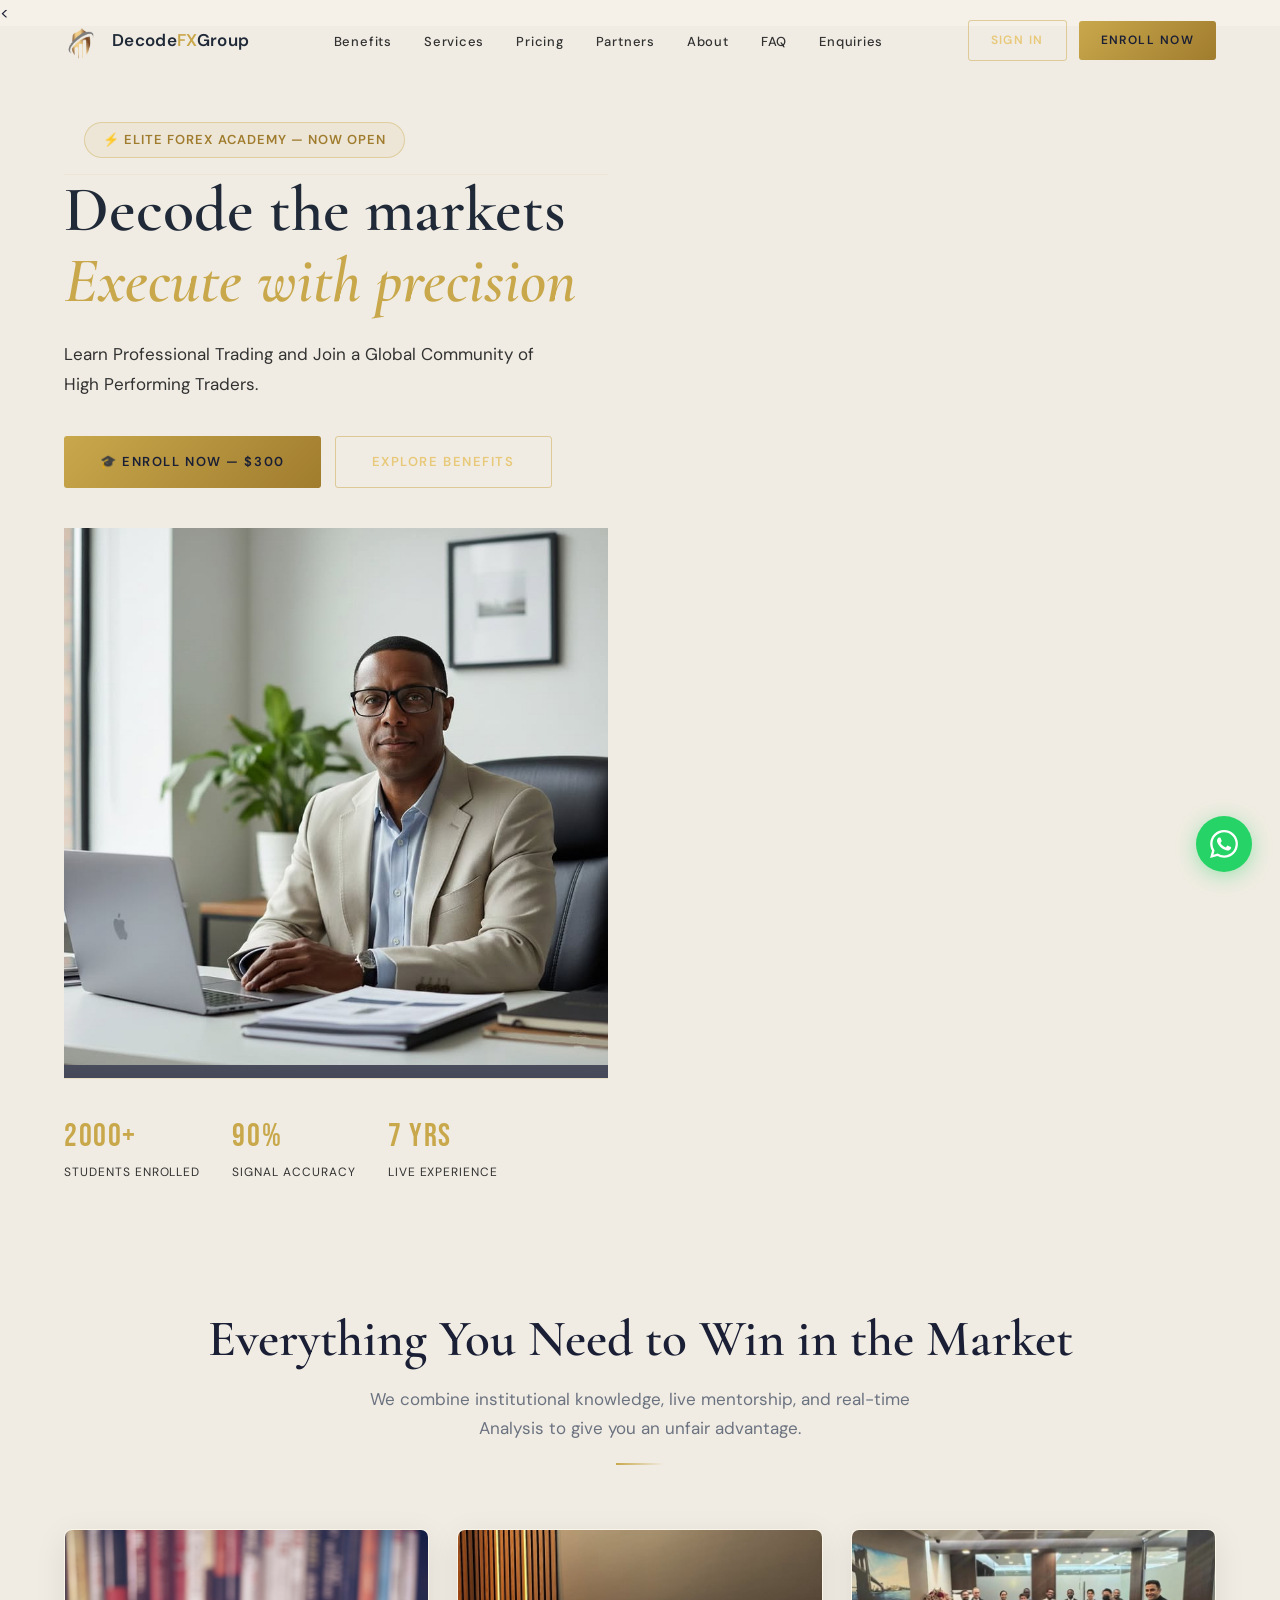
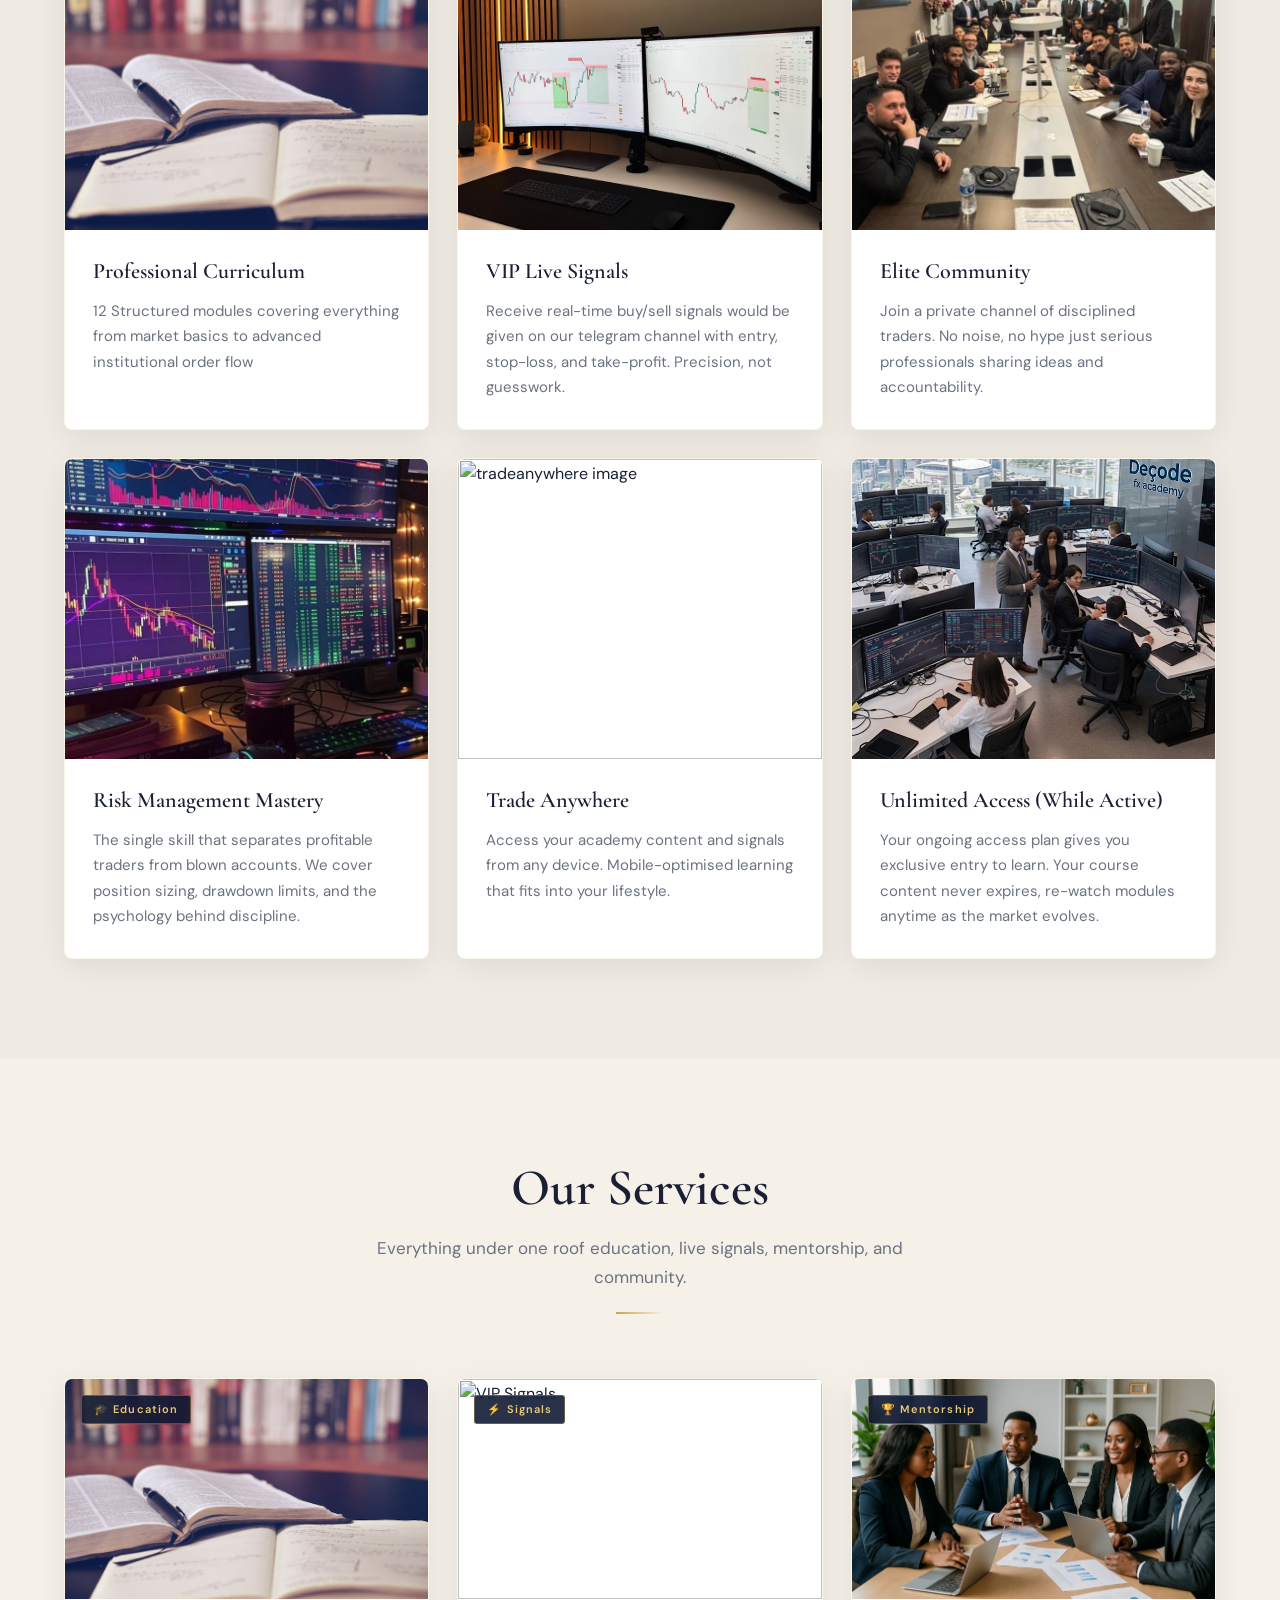
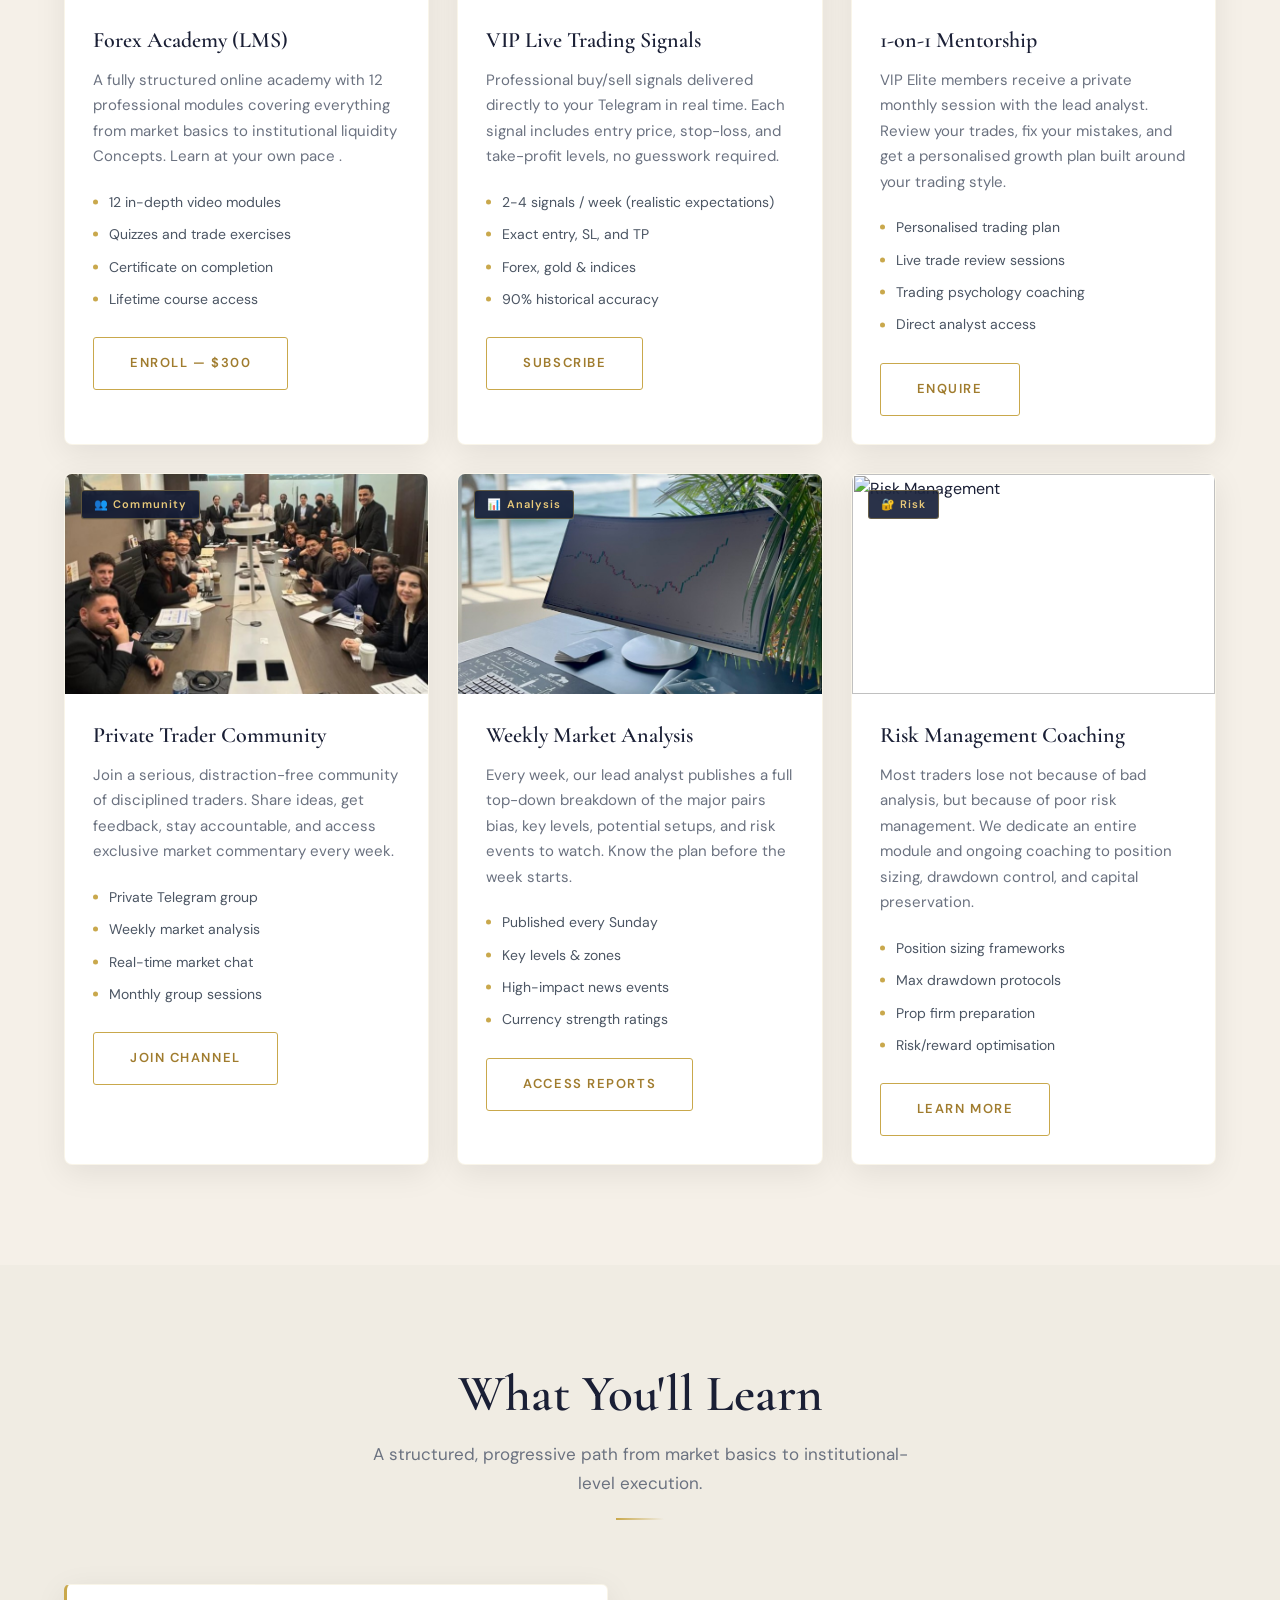
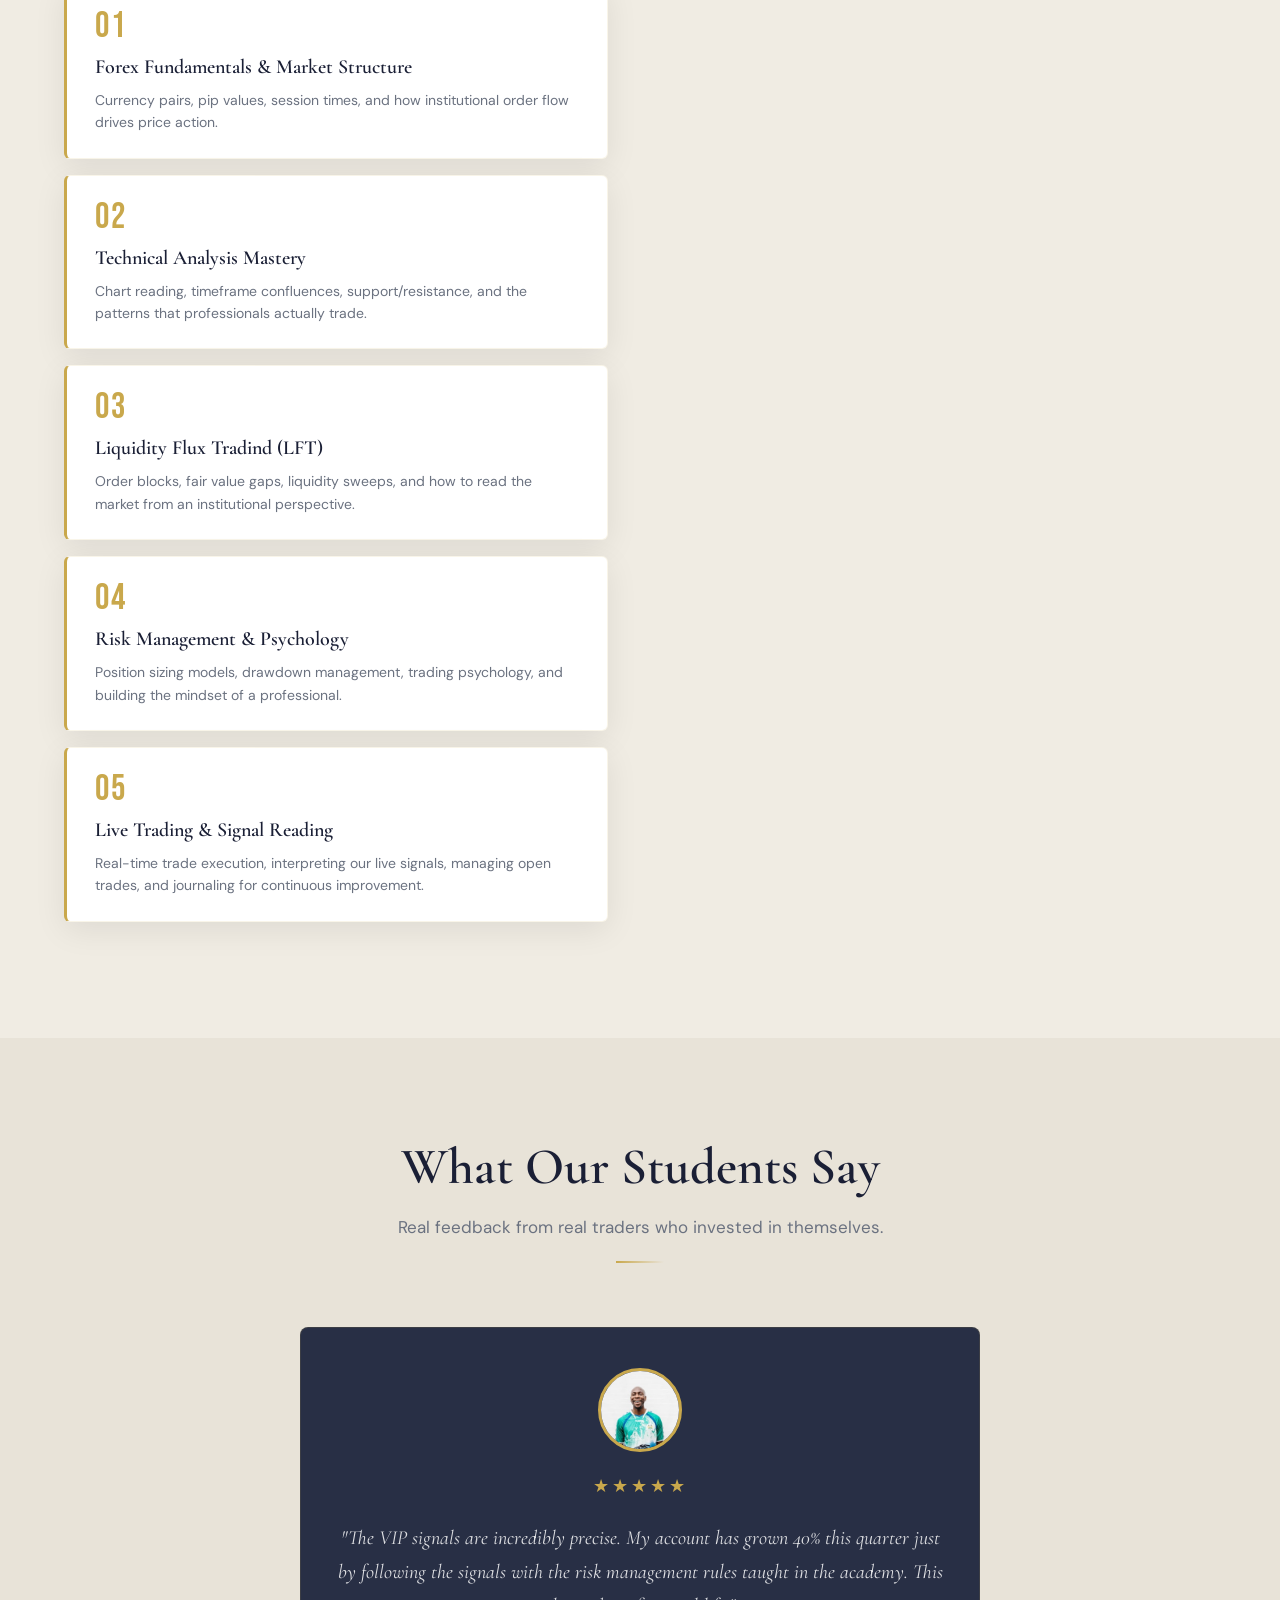
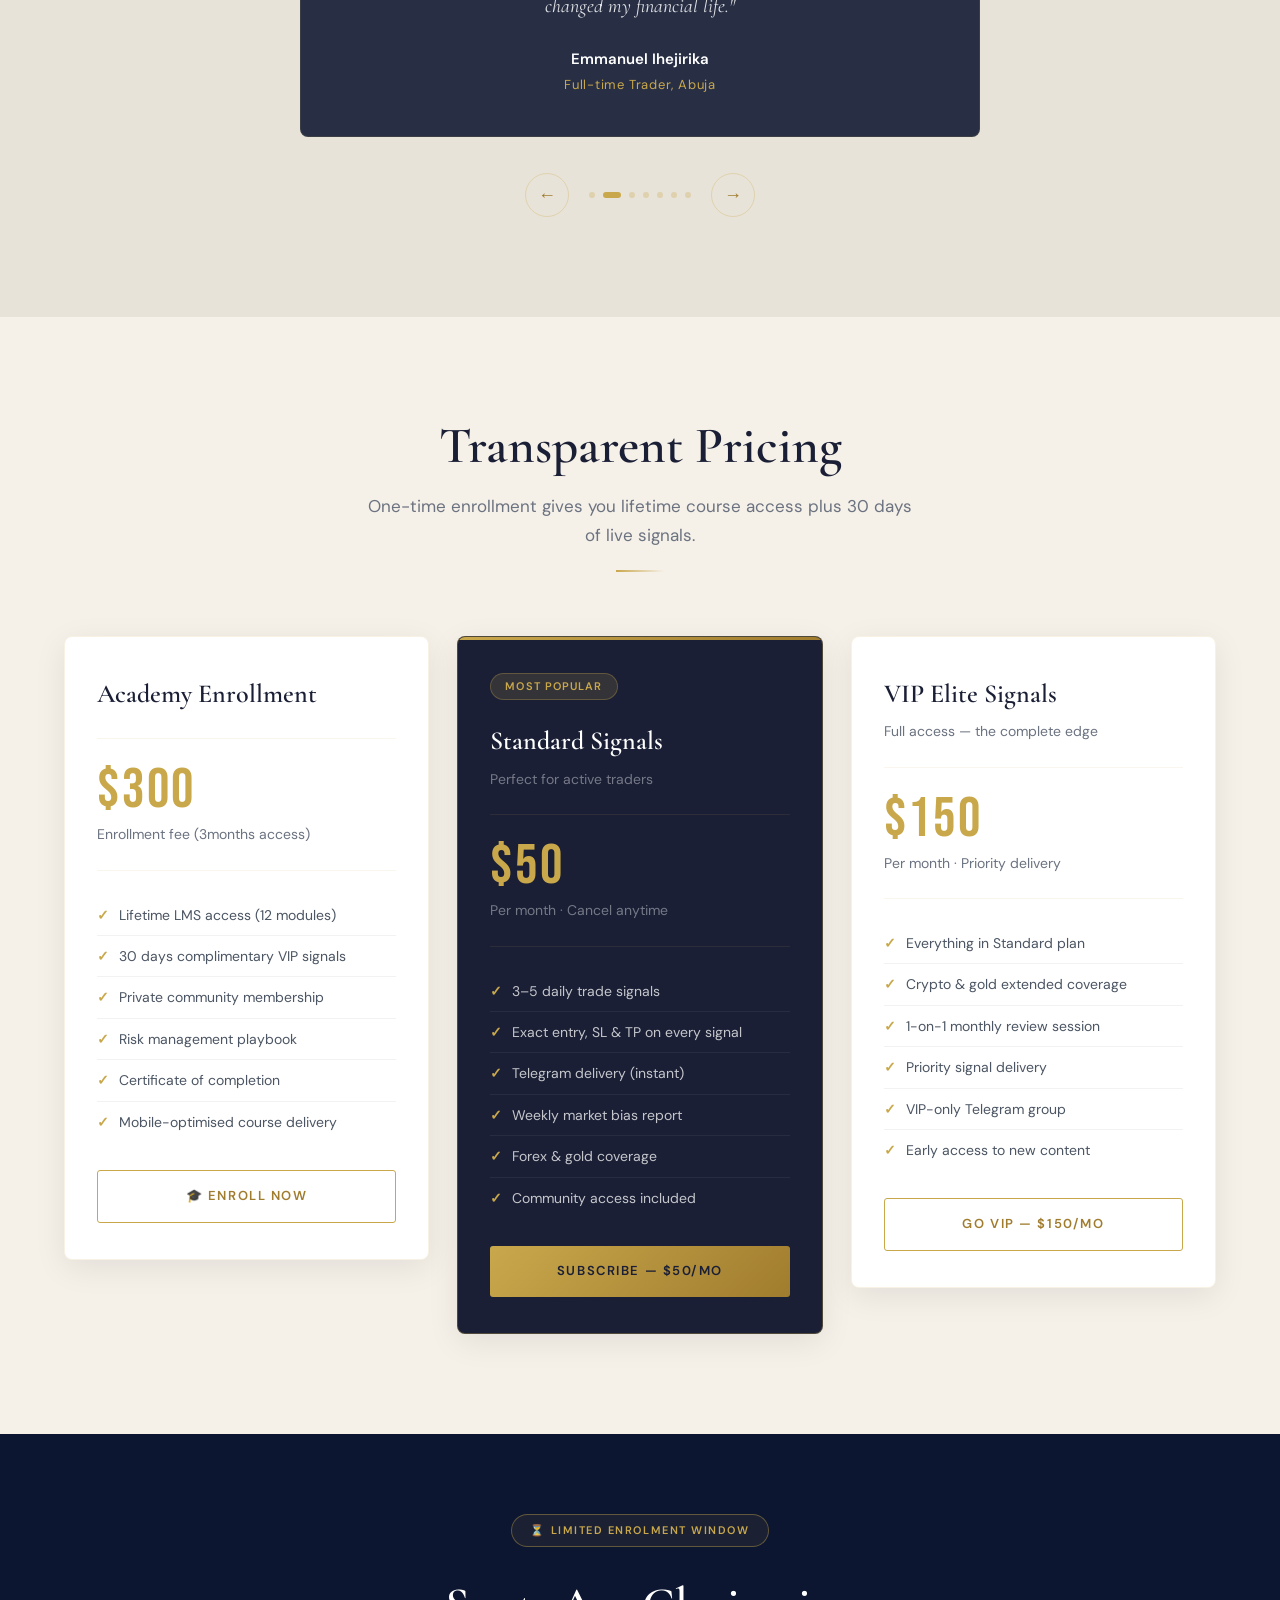
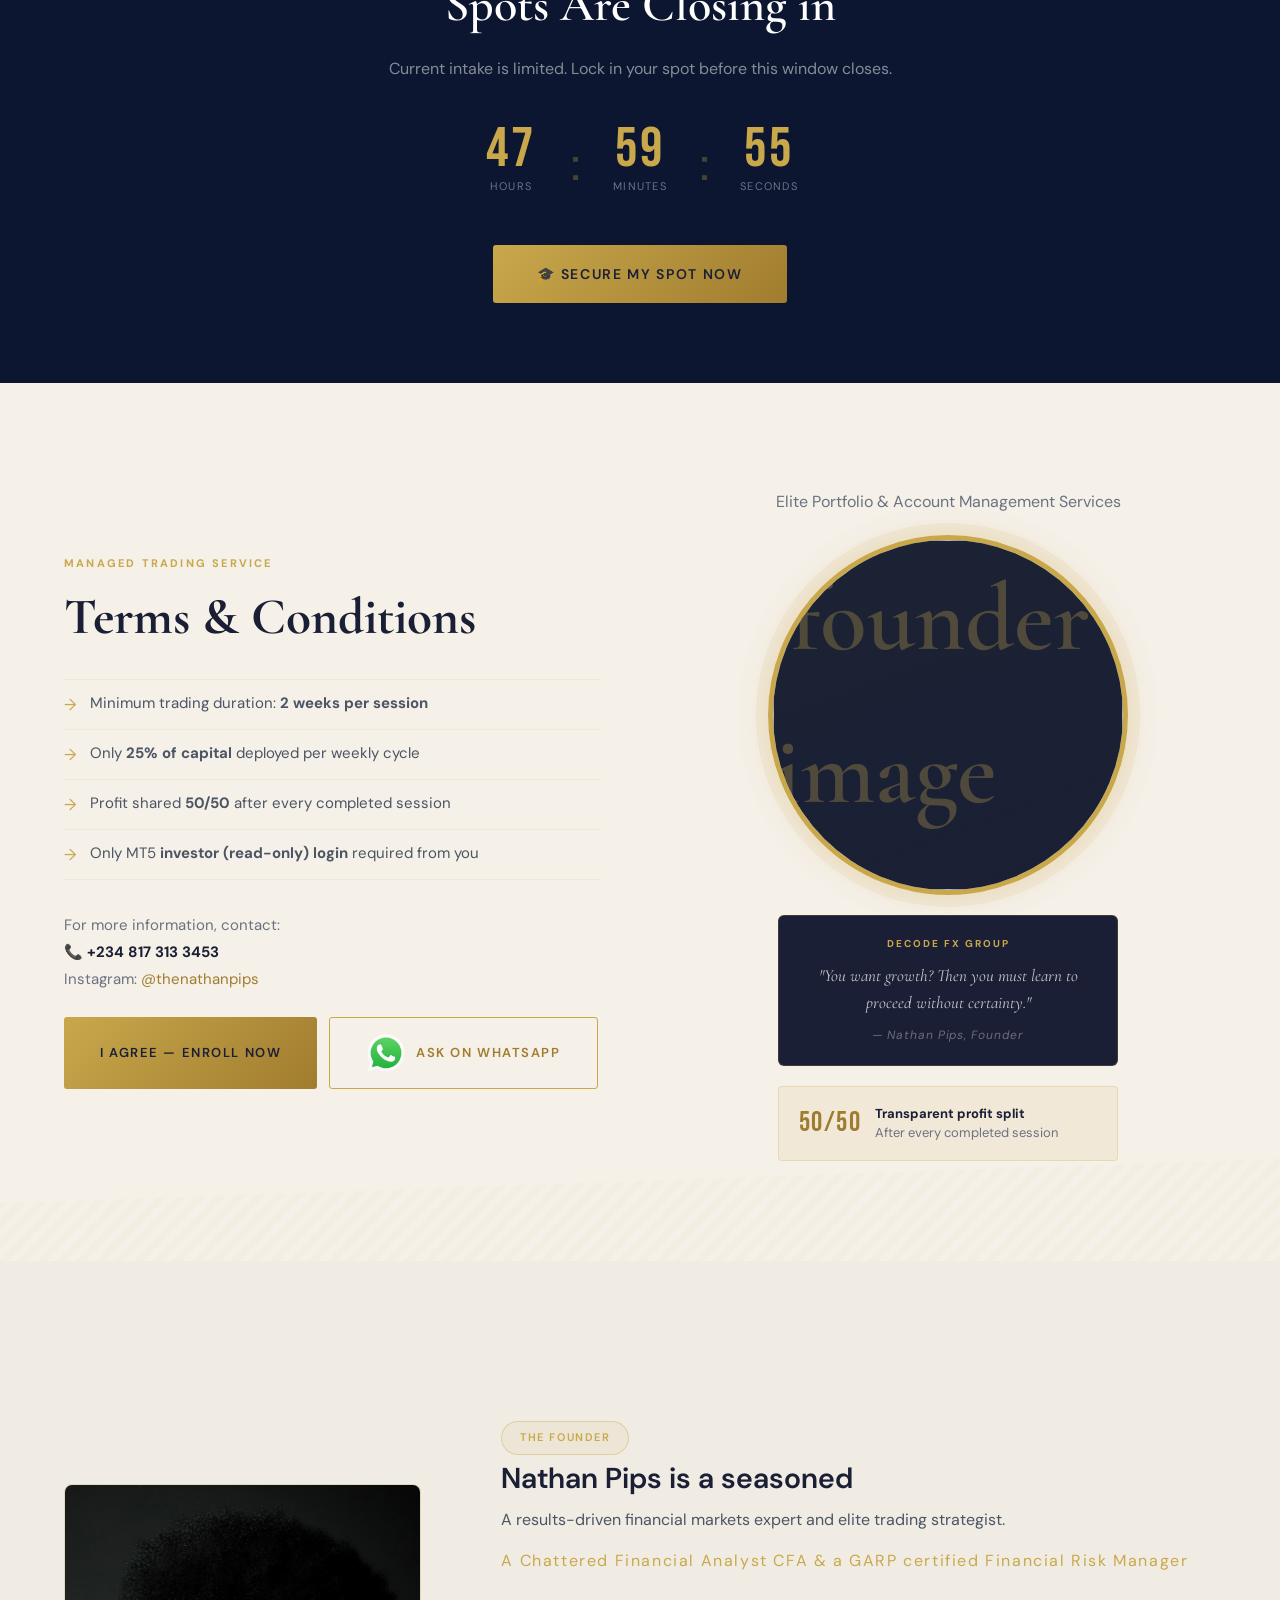
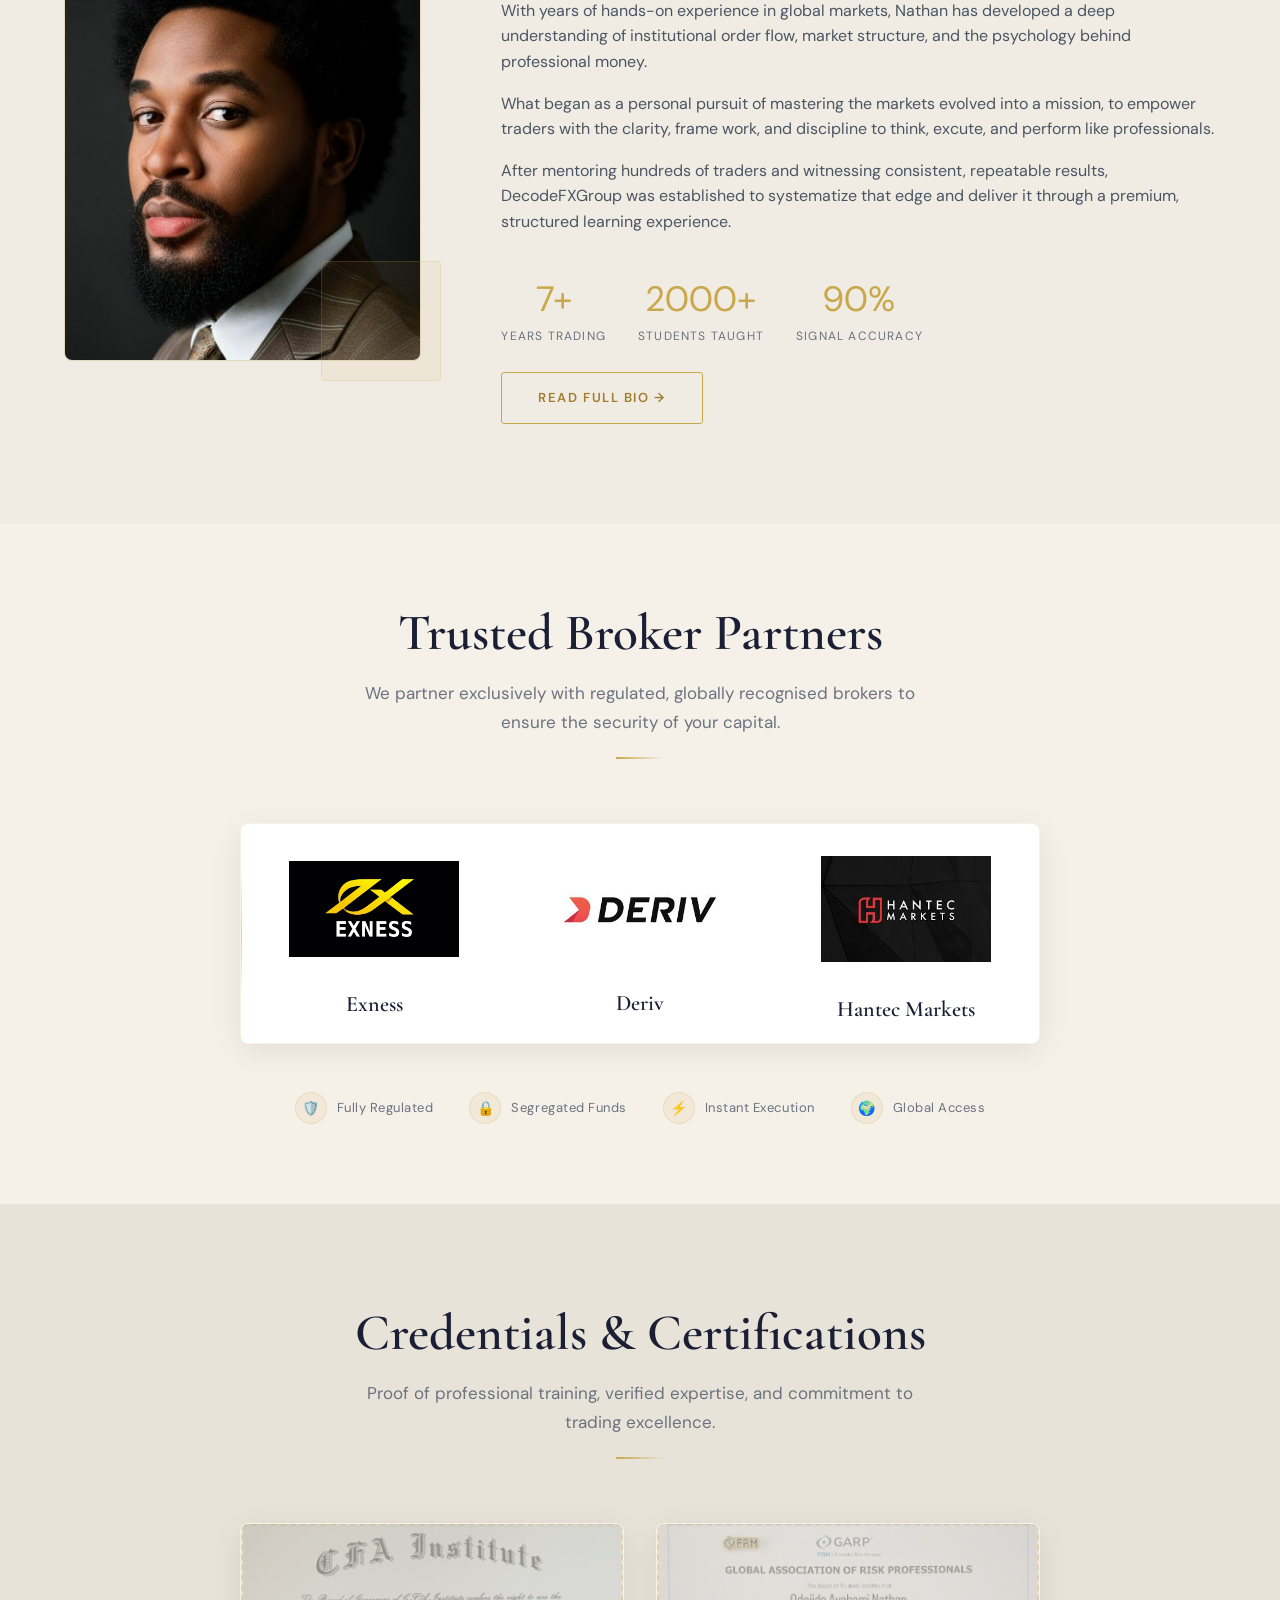
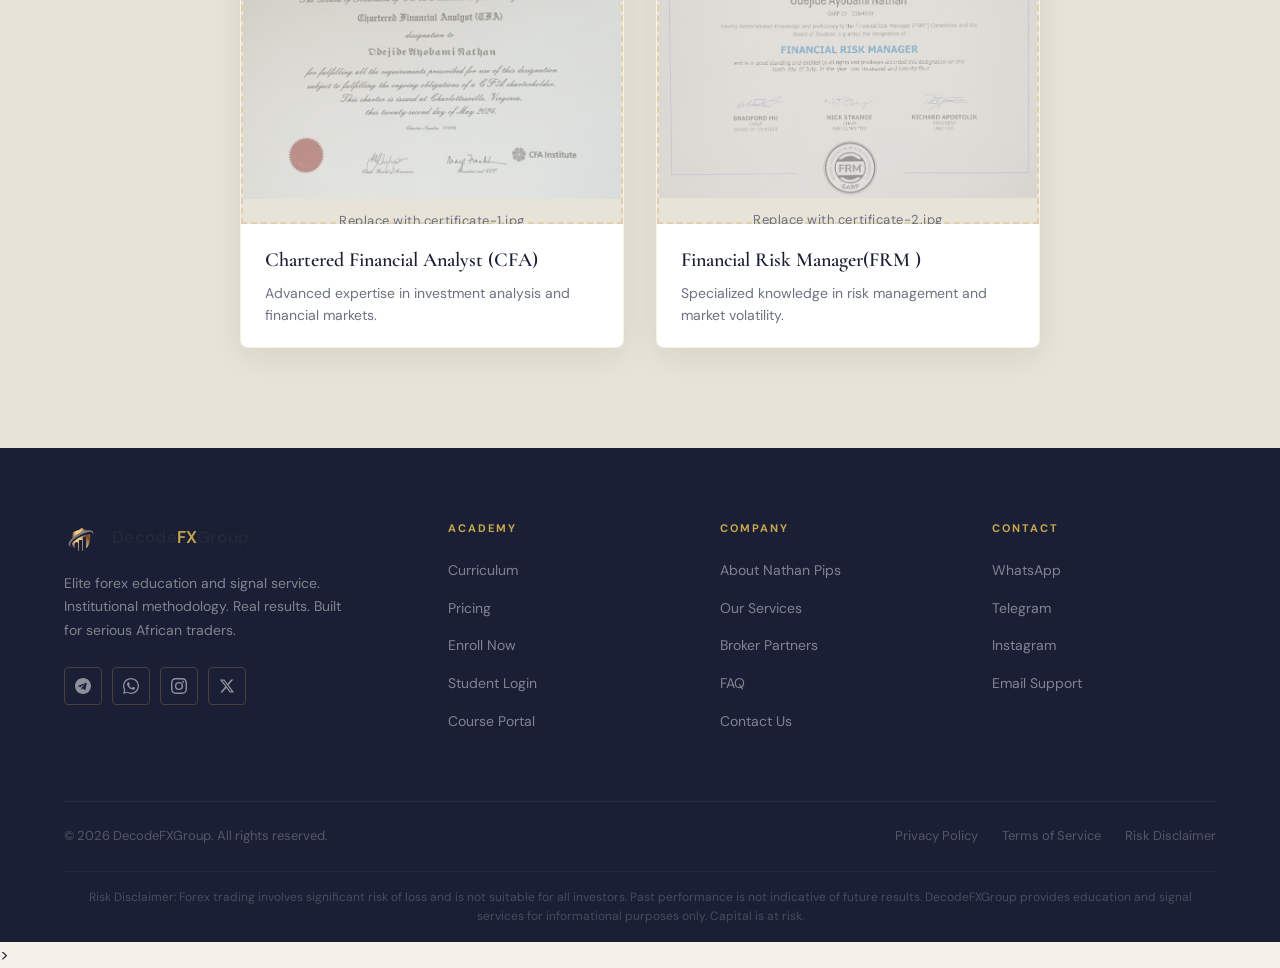
==== commit b21625de: "Add files via upload files updated" ====
--- a/index.html
+++ b/index.html
@@ -1,4 +1,4 @@
-<!DOCTYPE html>
+<<!DOCTYPE html>
 <html lang="en">
 <head>
 <meta charset="UTF-8">
@@ -67,6 +67,8 @@
     <div class="hero-inner">
       <div class="hero-text">
         <div class="hero-badge">
+      <div class="hero-card">
+        <div class="hero-card-header">
           <span class="badge">⚡ Elite Forex Academy — Now Open</span>
         </div>
         <h1>Decode the markets <em>Execute with precision</em></h1>
@@ -75,7 +77,15 @@
           <a href="enquiries.html" class="btn btn-primary">🎓 Enroll Now — $300</a>
           <a href="#benefits" class="btn btn-outline-light">Explore Benefits</a>
         </div>
-        <div class="hero-stats">
+        
+          
+        </div>
+        <div class="hero-chart-placeholder">
+          <div class="chart-line">
+            <img src="Images/Live-chart.PNG" alt="man image">
+          </div>
+        </div>
+         <div class="hero-stats">
           <div class="hero-stat">
             <span>2000+</span>
             <span>Students Enrolled</span>
@@ -87,21 +97,10 @@
           <div class="hero-stat">
             <span>7 Yrs</span>
             <span>Live Experience</span>
-          </div>
-        </div>
-      </div>
-      <div class="hero-card">
-        <div class="hero-card-header">
-          <span>DecodeFXgroup</span>
-          
-        </div>
-        <div class="hero-chart-placeholder">
-          <div class="chart-line">
-            <img src="Images/Live-chart.PNG" alt="man image">
-          </div>
-        </div>
         
           
+        </div>
+      </div>
          
         </div>
       </div>
@@ -156,7 +155,7 @@
       </div>
       <div class="benefit-card reveal reveal-delay-1">
         <div class="benefit-img">
-          <img src="Images/trade.jpg" alt="tradeanywhere image">
+          <img src="Images/any.PNG" alt="tradeanywhere image" height="350">
         </div>
         <div class="benefit-body">
           <h3>Trade Anywhere</h3>
@@ -165,11 +164,12 @@
       </div>
       <div class="benefit-card reveal reveal-delay-2">
         <div class="benefit-img">
-          <img src="Images/unlimitedaccess.PNG"" alt="unlimited access image">
+          <img src="Images/unlimitedaccess.PNG" alt="unlimited access image">
         </div>
         <div class="benefit-body">
           <h3>Unlimited Access (While Active) </h3>
-          <p>Your ongoing access plan gives you exclusive entry to learn forever.
+          <p>Your ongoing access plan gives you exclusive entry to learn.
+            
             Your course content never expires, re-watch modules anytime as the market evolves.
           </p>
         </div>
@@ -194,7 +194,8 @@
         </div>
         <div class="service-body">
           <h3>Forex Academy (LMS)</h3>
-          <p>A fully structured online academy with 12 professional modules covering everything from market basics to institutional liquidity Concepts. Learn at your own pace, forever.</p>
+          <p>A fully structured online academy with 12 professional modules covering everything from market basics to institutional liquidity Concepts. Learn at your own pace
+            .</p>
           <ul class="service-list">
             <li>12 in-depth video modules</li>
             <li>Quizzes and trade exercises </li>
@@ -232,7 +233,7 @@
           <ul class="service-list">
             <li>Personalised trading plan</li>
             <li>Live trade review sessions</li>
-            <li>Psychological coaching</li>
+            <li>Trading psychology coaching</li>
             <li>Direct analyst access</li>
           </ul>
           <a href="enquiries.html" class="btn btn-outline">Enquire</a>
@@ -252,7 +253,7 @@
             <li>Real-time market chat</li>
             <li>Monthly group sessions</li>
           </ul>
-          <a href="https://t.me/decodefxgroup" class="btn btn-outline" target="_blank">Join Channel</a>
+          <a href="https://t.me/Nathanpips_bot" class="btn btn-outline" target="_blank">Join Channel</a>
         </div>
       </div>
       <div class="service-card reveal reveal-delay-1">
@@ -330,11 +331,7 @@
         </div>
       </div>
       
-        <div class="tg-card">
-          <h4>Join the Free Telegram Channel</h4>
-          <p>Get a feel for our signal quality and community before committing. Free market insights delivered daily.</p>
-          <a href="https://t.me/decodefxgroup" class="btn btn-primary" target="_blank" style="width:100%;justify-content:center">Join Telegram Channel — Free</a>
-        </div>
+       
       </div>
     </div>
   </div>
@@ -434,10 +431,10 @@
     <div class="pricing-grid">
       <div class="price-card reveal">
         <h3>Academy Enrollment</h3>
-        <p style="font-size:14px;color:var(--text-muted);margin-top:6px">One-time access fee — yours for life</p>
+        
         <div class="price-amount">
           <div class="amount">$300</div>
-          <div class="period">One-time payment · Lifetime access</div>
+          <div class="period">Enrollment fee (3months access)</div>
         </div>
         <ul class="price-features">
           <li>Lifetime LMS access (12 modules)</li>
@@ -540,6 +537,7 @@
         </div>
       </div>
       <div class="founder-circle-wrap reveal">
+        <p style="font: size 20px;px;color:var(--text-muted);margin-top:6px">Elite Portfolio & Account Management Services
         <div class="founder-circle">
           <!-- Replace src with: images/founder.jpg -->
           <div class="founder-circle-placeholder"><span><img src="images/founder3.PNG" alt="founder image"></span></div>
@@ -559,47 +557,52 @@
 </section>
 
 <!-- ══ FOUNDER ══ -->
-<section class="founder section" id="founder">
-  <div class="container">
-    <div class="founder-inner">
-      <div class="founder-photo-wrap reveal">
-        <img src="Images/founder.jpg" alt="founder image">
-        <div class="founder-photo-placeholder">
-         
-        </div>
-        
-      </div>
-      <div class="founder-content reveal reveal-delay-1">
-        <span class="badge">Meet the Founder</span>
-        <h2>Nathan Pips is a seasoned</h2>
+ <section class="founder section">
+    <div class="container">
+      <div class="founder-grid">
+        <div class="founder-photo reveal">
+          <div class="founder-img-box">
+            <!-- Replace src with real photo -->
+            <img src="Images/founder.jpg" alt="founder image">
+          </div>
+          <div class="founder-accent"></div>
+        </div>
+        <div class="founder-content reveal">
+          <span class="badge">The Founder</span>
+          <h3>Nathan Pips is a seasoned</h3>
+          
+           <p>A results-driven financial markets expert and elite trading strategist.</p>
         <p class="title"> A Chattered Financial Analyst CFA   &amp; a GARP certified Financial Risk Manager</p>
-        <p>A seasoned forex professional with years of live market experience across major and exotic currency pairs. What started as a personal obsession with understanding institutional order flow became a mission to teach others the truth about how professional money moves.
-
-After mentoring hundreds of individual traders and seeing consistent, repeatable results, DecodeFXGroup was built to systematise that knowledge into a premium, accessible learning experience.</p>
-        <p>After mentoring hundreds of individual traders and seeing consistent, repeatable results, DecodeFXGroup was built to systematise that knowledge into a premium, accessible learning experience.</p>
-       
-        <div class="founder-achievements">
-          <div class="founder-ach">
-            <span>7+</span>
-            <span>Years Live Trading</span>
-          </div>
-          <div class="founder-ach">
-            <span>2000+</span>
-            <span>Students Mentored</span>
-          </div>
-          <div class="founder-ach">
-            <span>90%</span>
-            <span>Signal Accuracy Rate</span>
-          </div>
-        </div>
-        <div class="founder-actions">
+        <p>With years of hands-on experience in global markets, Nathan has developed a deep understanding of institutional order flow,
+          market structure, and the psychology behind professional money.</p>
+      
+        <p>What began as a personal pursuit of mastering the markets evolved into a mission, to empower traders with the clarity,
+          frame work, and discipline to think, excute, and perform like professionals.</p>
+          <p>After mentoring hundreds of traders and witnessing consistent, repeatable results, DecodeFXGroup was established to
+            systematize that edge and deliver it through a premium, structured learning experience.
+          </p>
+          
+          <div class="founder-achievements">
+            <div class="achievement">
+              <span class="num">7+</span>
+              <span class="label">Years Trading</span>
+            </div>
+            <div class="achievement">
+              <span class="num">2000+</span>
+              <span class="label">Students Taught</span>
+            </div>
+            <div class="achievement">
+              <span class="num">90%</span>
+              <span class="label">Signal Accuracy</span>
+            </div>
+          </div>
+          <br>
           <a href="about.html" class="btn btn-outline">Read Full Bio →</a>
-          <a href="enquiries.html" class="btn btn-primary">Enroll Now</a>
-        </div>
-      </div>
-    </div>
-  </div>
-</section>
+        </div>
+      </div>
+    </div>
+  </section>
+
 
 <!-- ══ TRUSTED PARTNERS ══ -->
 <section class="partners section" id="partners" style="padding:80px 0">
@@ -934,3 +937,4 @@
 </script>
 </body>
 </html>
+>
--- a/css/style.css
+++ b/css/style.css
@@ -371,7 +371,7 @@
   font-family: 'DM Sans', sans-serif;
   font-size: 17px;
   font-weight: 600;
-  color: #fff;
+  color: #1f2937;
   letter-spacing: .02em;
 }
 .nav-logo-text span { color: var(--gold); }
@@ -388,7 +388,7 @@
   font-size: 13px;
   font-weight: 500;
   letter-spacing: .06em;
-  color: rgba(255,255,255,0.8);
+  color: rgba(50,50,50,1);
   transition: color .3s;
 }
 .nav-links a:hover              { color: var(--gold); }
@@ -487,7 +487,7 @@
    13. PAGE BANNER (inner pages)
 ══════════════════════════════════════════ */
 .page-banner {
-  background: var(--navy-mid);
+  background: var(--cream);
   padding: 120px 0 72px;
   text-align: center;
   position: relative;
@@ -506,14 +506,14 @@
   font-family: 'Cormorant Garamond', serif;
   font-size: clamp(40px, 5vw, 62px);
   font-weight: 600;
-  color: #fff;
+  color: rgba(50,50,50,1));
   position: relative;
   z-index: 1;
   margin: 16px 0 10px;
 }
 .page-banner p {
   font-size: 16px;
-  color: rgba(255,255,255,0.45);
+  color: rgba(50,50,50,1);
   position: relative;
   z-index: 1;
 }
@@ -523,7 +523,8 @@
 ══════════════════════════════════════════ */
 .hero {
   min-height: 100vh;
-  background: var(--navy-mid);
+  background-color: var(--cream-mid);
+  
   position: relative;
   display: flex;
   align-items: center;
@@ -533,26 +534,11 @@
 .hero-grid-overlay {
   position: absolute;
   inset: 0;
-  background-image:
-    linear-gradient(rgba(201,168,76,0.04) 1px, transparent 1px),
-    linear-gradient(90deg, rgba(201,168,76,0.04) 1px, transparent 1px);
+  
   background-size: 60px 60px;
   pointer-events: none;
 }
-.hero-glow {
-  position: absolute;
-  top: 20%; left: 10%;
-  width: 600px; height: 600px;
-  background: radial-gradient(circle, rgba(201,168,76,0.08) 0%, transparent 70%);
-  pointer-events: none;
-}
-.hero-glow-2 {
-  position: absolute;
-  bottom: 10%; right: 5%;
-  width: 400px; height: 400px;
-  background: radial-gradient(circle, rgba(26,31,53,0.5) 0%, transparent 70%);
-  pointer-events: none;
-}
+
 .hero-inner {
   display: grid;
   grid-template-columns: 1fr 1fr;
@@ -561,19 +547,19 @@
   position: relative;
   z-index: 2;
 }
-.hero-badge { margin-bottom: 28px; }
+.hero-badge { margin-bottom: 28px;}
 .hero h1 {
   font-family: 'Cormorant Garamond', serif;
   font-size: clamp(44px, 5vw, 68px);
   font-weight: 600;
-  color: #fff;
+  color: #1f2937;
   line-height: 1.1;
   margin-bottom: 24px;
 }
 .hero h1 em { color: var(--gold); font-style: italic; }
 .hero-sub {
   font-size: 17px;
-  color: rgba(255,255,255,0.65);
+  color: rgba(50,50,50,1);
   line-height: 1.75;
   max-width: 480px;
   margin-bottom: 36px;
@@ -599,14 +585,14 @@
 }
 .hero-stat span:last-child {
   font-size: 12px;
-  color: rgba(255,255,255,0.5);
+  color: rgba(50,50,50,1);
   letter-spacing: .08em;
   text-transform: uppercase;
 }
 /* Hero signal card */
 .hero-card {
-  background: rgba(255,255,255,0.05);
-  border: 1px solid rgba(201,168,76,0.15);
+  background:var(--cream-mid);
+ 
   border-radius: 8px;
   backdrop-filter: blur(10px);
   overflow: hidden;
@@ -622,7 +608,7 @@
   font-size: 13px;
   font-weight: 600;
   letter-spacing: .08em;
-  color: rgba(255,255,255,0.7);
+  color: var(--gold-dark);
 }
 .live-badge {
   display: flex;
@@ -688,7 +674,7 @@
 }
 .benefit-card:hover { transform: translateY(-6px); border-color: rgba(201,168,76,0.35); box-shadow: 0 16px 48px rgba(0,0,0,0.12); }
 .benefit-card:hover::after { transform: scaleX(1); }
-.benefit-img { height: 220px; overflow: hidden; }
+.benefit-img { height: 300px; overflow: hidden; }
 .benefit-img img { width: 100%; height: 100%; object-fit: cover; transition: transform .5s ease; }
 .benefit-card:hover .benefit-img img { transform: scale(1.05); }
 .benefit-body { padding: 24px 28px 28px; }
@@ -815,14 +801,14 @@
 .carousel-track { display: flex; transition: transform .5s cubic-bezier(.4,0,.2,1); }
 .carousel-slide { min-width: 100%; padding: 0 16px; }
 .testi-card {
-  background: var(--white-card);
+  background: rgba(13,22,48,0.88);
   border: 1px solid rgba(201,168,76,0.12);
   border-radius: 8px;
   padding: 40px 36px;
   text-align: center;
   max-width: 680px;
   margin: 0 auto;
-  box-shadow: var(--card-shadow);
+  box-shadow: var(--dark-grey);
 }
 .testi-photo {
  /* testimonial photo — wrapper handles the circle, img fills it */
@@ -870,12 +856,12 @@
   font-family: 'Cormorant Garamond', serif;
   font-size: 20px;
   font-style: italic;
-  color: var(--text-body);
+  color: rgba(255,255,255,0.85);
   line-height: 1.7;
   margin-bottom: 24px;
 }
-.testi-name  { font-size: 15px; font-weight: 600; color: var(--text-dark); margin-bottom: 4px; }
-.testi-title { font-size: 13px; color: var(--gold-dark); letter-spacing: .06em; }
+.testi-name  { font-size: 15px; font-weight: 600; color: var(--white-card); margin-bottom: 4px; }
+.testi-title { font-size: 13px; color: var(--gold); letter-spacing: .06em; }
 .carousel-controls {
   display: flex;
   align-items: center;
@@ -1077,23 +1063,21 @@
    22. FOUNDER SECTION (index preview)
 ══════════════════════════════════════════ */
 .founder { background: var(--cream-mid); }
-.founder-inner { display: grid; grid-template-columns: 1fr 1fr; gap: 80px; align-items: center; }
-.founder-photo-wrap { position: relative; }
-.founder-photo { width: 100%; aspect-ratio: 3/4; min-height: 420px; object-fit: cover; object-position: top; border-radius: 6px; }
-.founder-photo-placeholder {
-  width: 100%; aspect-ratio: 3/4; min-height: 420px;
-  
-  border-radius: 6px;
-  display: flex; align-items: center; justify-content: center;
-}
-.founder-deco { position: absolute; bottom: -20px; right: -20px; width: 120px; height: 120px; border: 3px solid var(--gold); border-radius: 4px; z-index: -1; opacity: .4; }
-.founder-content h2 { font-family: 'Cormorant Garamond', serif; font-size: clamp(36px, 4vw, 50px); font-weight: 600; margin-bottom: 6px; }
-.founder-content .title { font-size: 14px; color: var(--gold-dark); letter-spacing: .1em; text-transform: uppercase; font-weight: 600; margin-bottom: 24px; }
-.founder-content p { font-size: 16px; color: var(--text-body); line-height: 1.8; margin-bottom: 16px; }
-.founder-achievements { display: flex; gap: 24px; margin: 28px 0; padding: 24px 0; border-top: 1px solid rgba(201,168,76,0.15); border-bottom: 1px solid rgba(201,168,76,0.15); }
-.founder-ach span:first-child { display: block; font-family: 'Bebas Neue', sans-serif; font-size: 36px; color: var(--gold); letter-spacing: .05em; }
-.founder-ach span:last-child  { font-size: 12px; color: var(--text-muted); letter-spacing: .06em; text-transform: uppercase; }
-.founder-actions { display: flex; flex-wrap: wrap; gap: 12px; }
+.founder-grid { display: grid; grid-template-columns: 1fr 2fr; gap: 80px; align-items: center; margin-top: 60px; }
+.founder-photo { position: relative; }
+.founder-img-box { aspect-ratio: 3/4; min-height: 420px; background: var(--cream-deep); border-radius: 8px; border: 1px solid rgba(201,168,76,0.2); display: flex; align-items: center; justify-content: center; overflow: hidden; }
+.founder-img-box img { width: 100%; height: 100%; object-fit: cover; object-position: top; opacity: 1; display: block; }
+.founder-img-box .placeholder-icon { font-size: 6rem; opacity: 0.2; }
+.founder-accent { position: absolute; bottom: -20px; right: -20px; width: 120px; height: 120px; background: rgba(201,168,76,0.08); border: 1px solid rgba(201,168,76,0.2); border-radius: 4px; }
+.founder-content h3    { font-family: var(--font-display); font-size: 1.8rem; font-weight: 600; margin-bottom: 6px; color: var(--text-dark); }
+.founder-content .title         { color: var(--gold); font-size: 1rem; letter-spacing: 0.1em; margin-bottom: 24px; }
+.founder-content p     { color: var(--text-body); margin-bottom: 16px; }
+.founder-achievements  { display: flex; gap: 32px; margin-top: 36px; flex-wrap: wrap; }
+.achievement { text-align: center; }
+.achievement .num   { font-family: var(--font-impact); font-size: 2.2rem; color: var(--gold); display: block; }
+.achievement .label { font-size: 0.75rem; color: var(--text-muted); text-transform: uppercase; letter-spacing: 0.1em; }
+
+
 
 /* ══════════════════════════════════════════
    23. TRUSTED PARTNERS ROW
@@ -1196,6 +1180,7 @@
 /* ══════════════════════════════════════════
    26. ABOUT — BIO SECTION
 ══════════════════════════════════════════ */
+
 .bio-section { background: var(--cream-mid); }
 .bio-inner { display: grid; grid-template-columns: 1fr 1.4fr; gap: 80px; align-items: start; }
 .bio-photo-col { position: sticky; top: 120px; }
@@ -1208,7 +1193,7 @@
 .bio-social-btn:hover { border-color: var(--gold); color: var(--gold-dark); background: rgba(201,168,76,0.06); }
 .bio-social-btn svg { width: 14px; height: 14px; fill: currentColor; }
 .bio-content h2 { font-family: 'Cormorant Garamond', serif; font-size: clamp(36px, 4vw, 50px); font-weight: 600; margin-bottom: 4px; }
-.bio-title { font-size: 13px; font-weight: 600; letter-spacing: .12em; text-transform: uppercase; color: var(--gold-dark); margin-bottom: 28px; }
+.bio-content .title { font-size: 13px; font-weight: 600; letter-spacing: .12em; text-transform: uppercase; color: var(--gold-dark); margin-bottom: 28px; }
 .bio-content p { font-size: 16px; color: var(--text-body); line-height: 1.85; margin-bottom: 20px; }
 .credentials-card { background: var(--white-card); border: 1px solid rgba(201,168,76,0.15); border-radius: 6px; padding: 28px; margin-top: 36px; box-shadow: var(--card-shadow); border-left: 3px solid var(--gold); }
 .credentials-card h4 { font-family: 'Cormorant Garamond', serif; font-size: 20px; font-weight: 600; margin-bottom: 18px; }
@@ -1629,3 +1614,26 @@
   .banner-stats           { grid-template-columns: 1fr; }
   .sub-details-grid       { grid-template-columns: 1fr; }
 }
+@media (max-width: 768px) {
+  .founder-grid {
+    grid-template-columns: 1fr;
+    gap: 40px;
+  }
+  .founder-img-box {
+    aspect-ratio: unset;      /* remove the fixed ratio so image dictates height */
+    min-height: unset;        /* remove the min-height constraint */
+    height: auto; }
+
+  .founder-img-box {
+    height: auto;
+    width: 100%;
+    object-fit: unset; /* wider ratio looks better on mobile */
+  }
+
+  .founder-accent {
+    bottom: -10px;
+    right: -10px;
+    width: 80px;
+    height: 80px;
+  }
+}
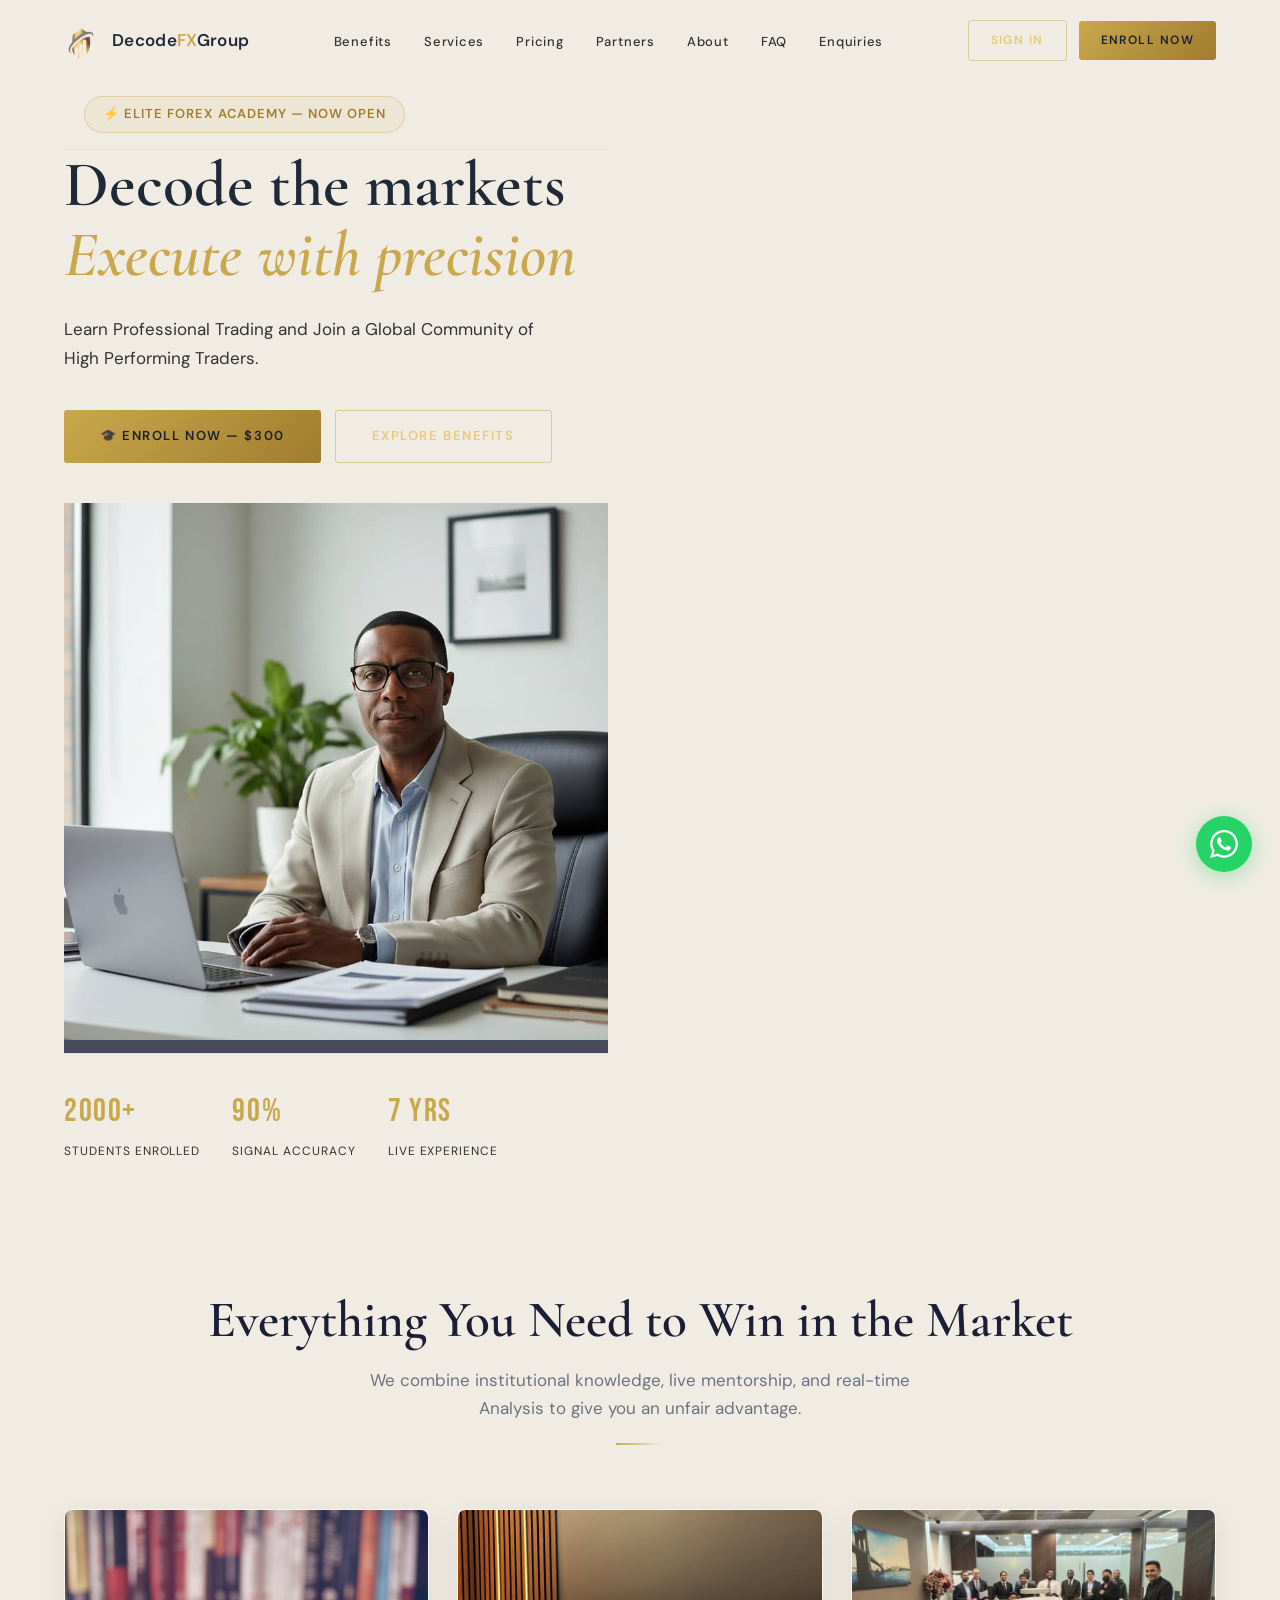
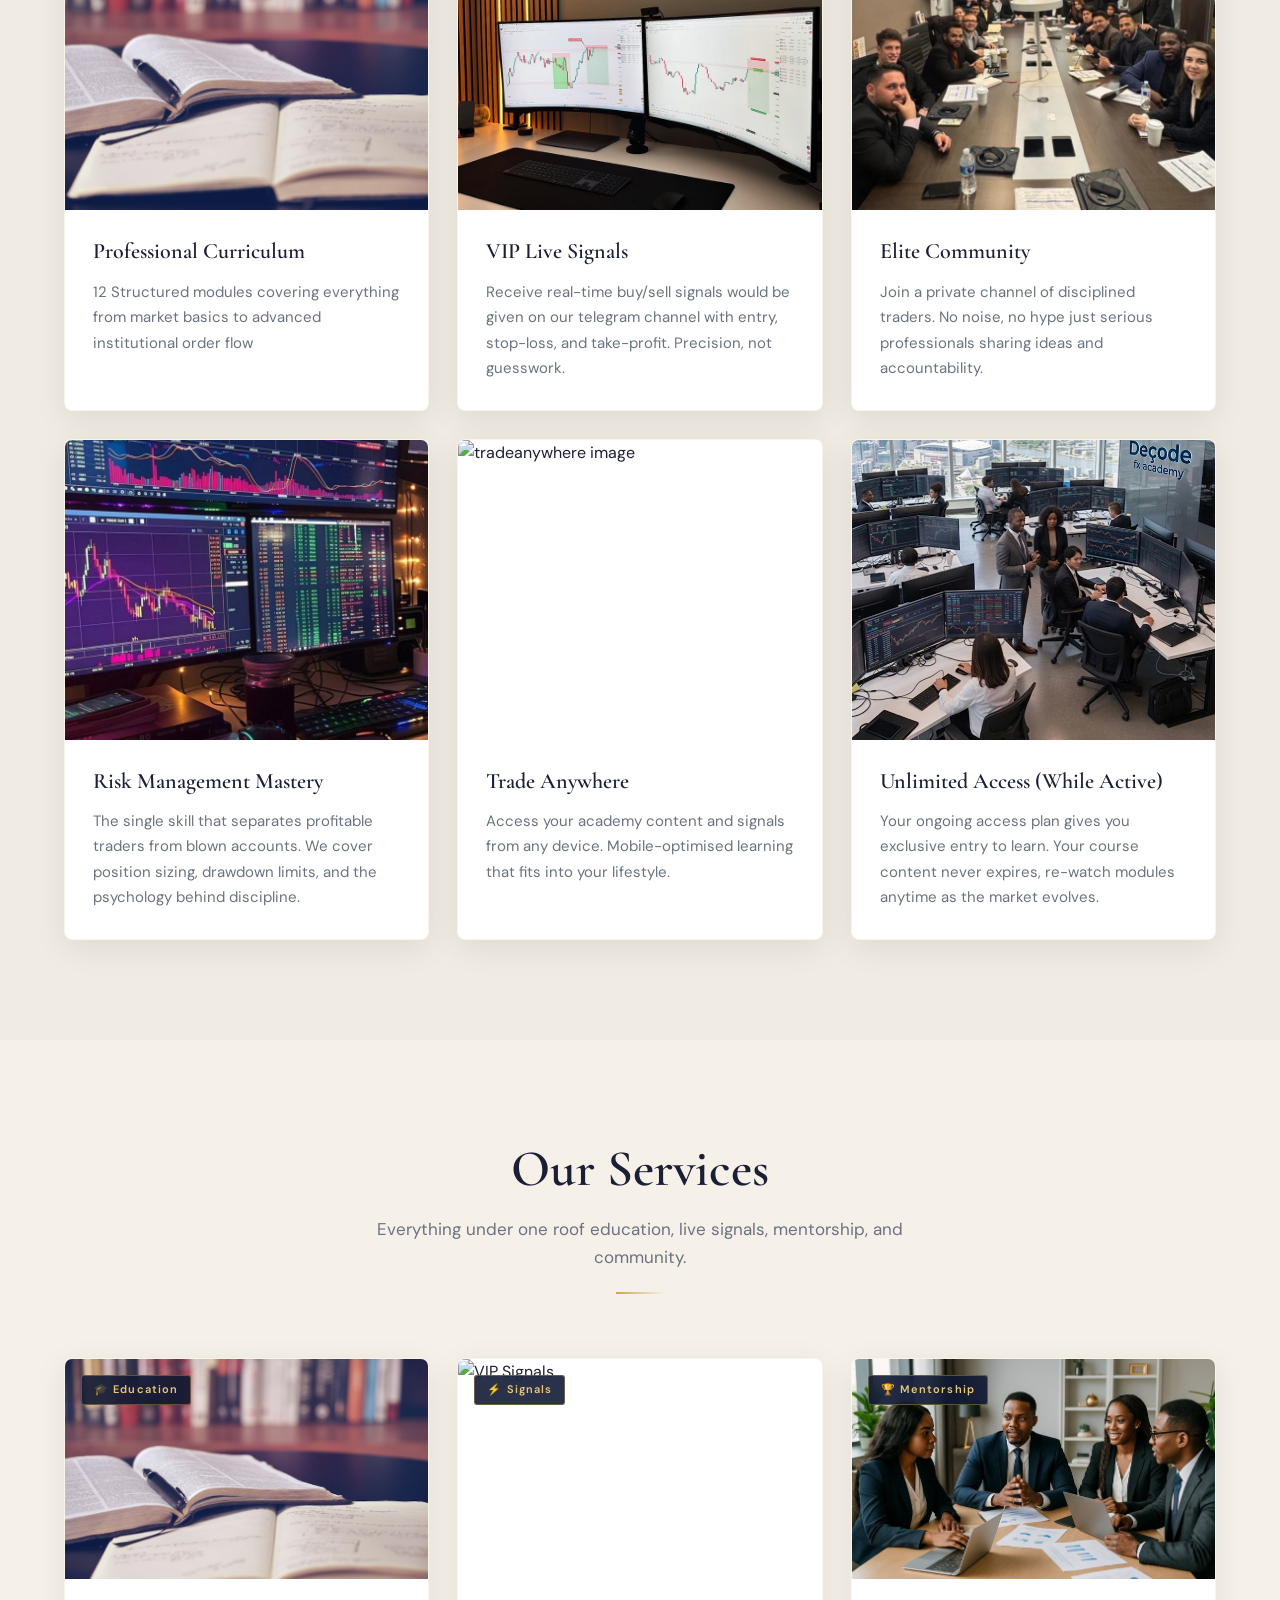
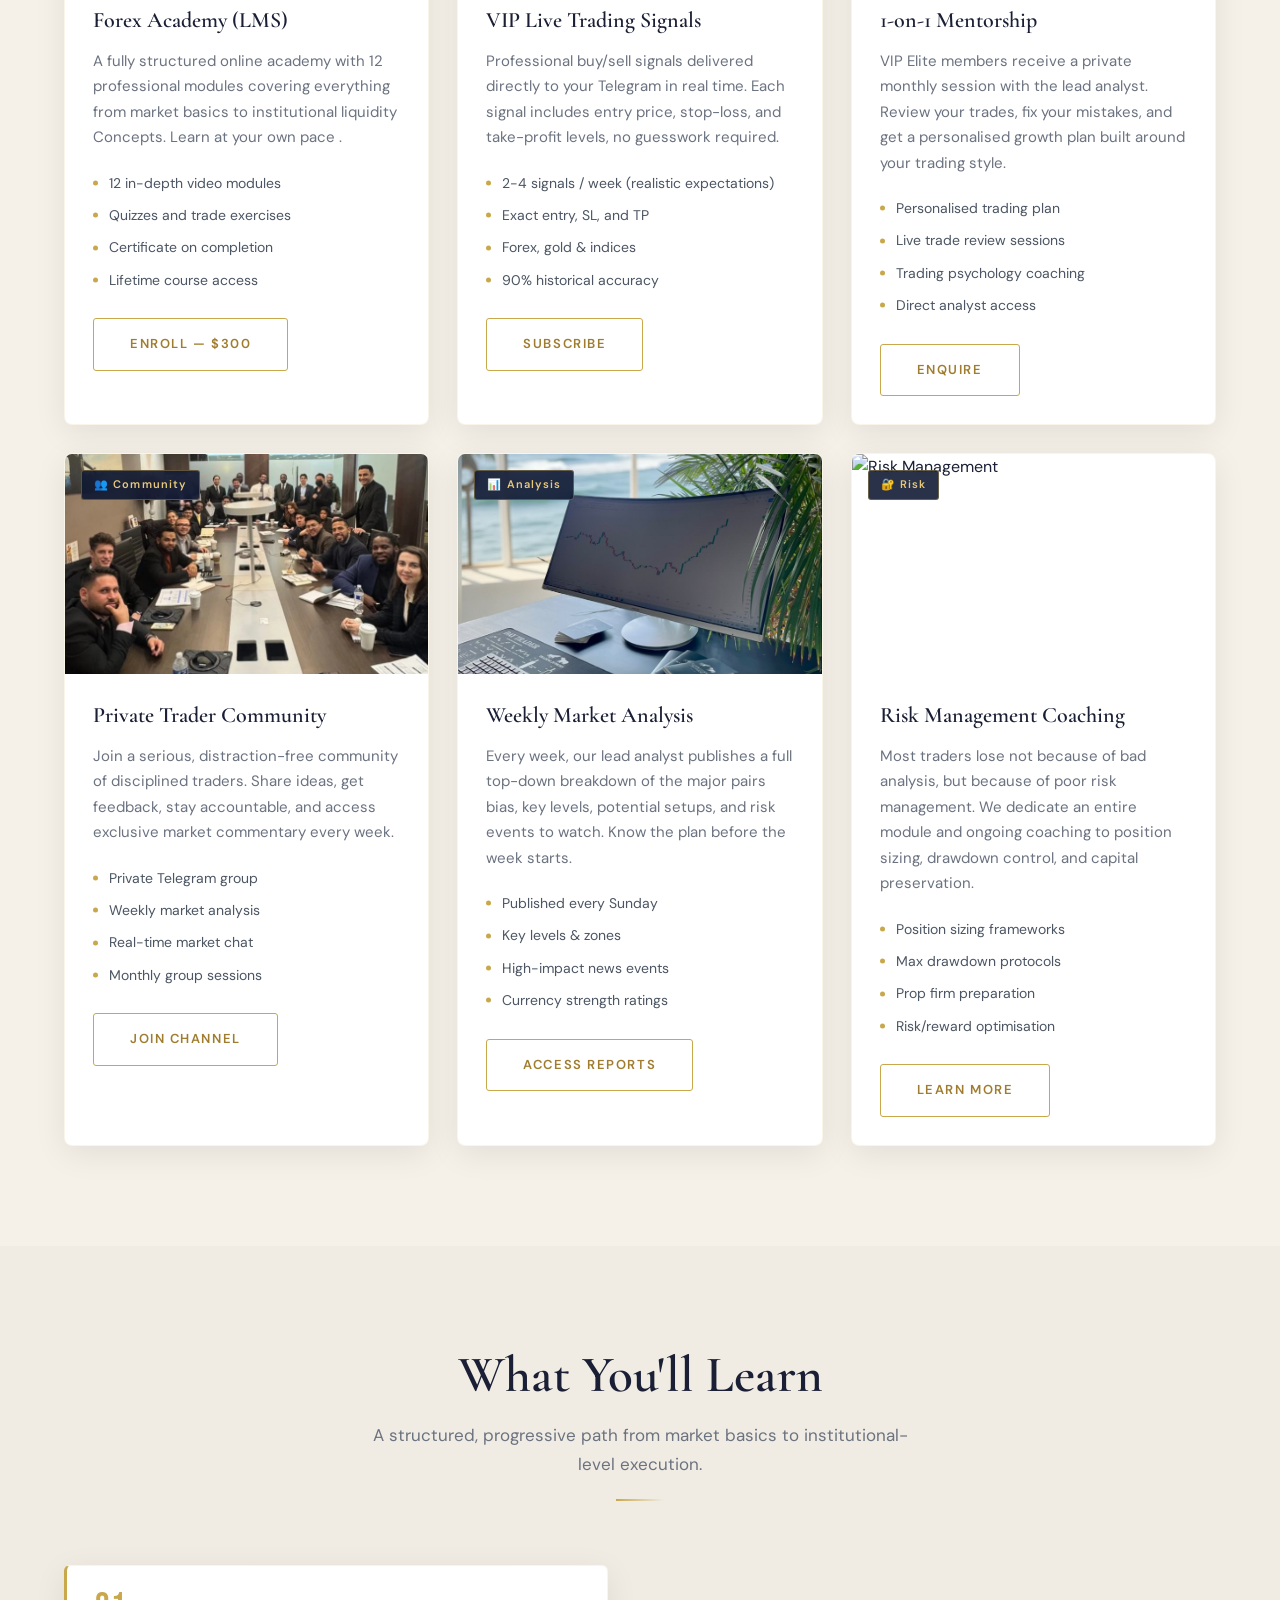
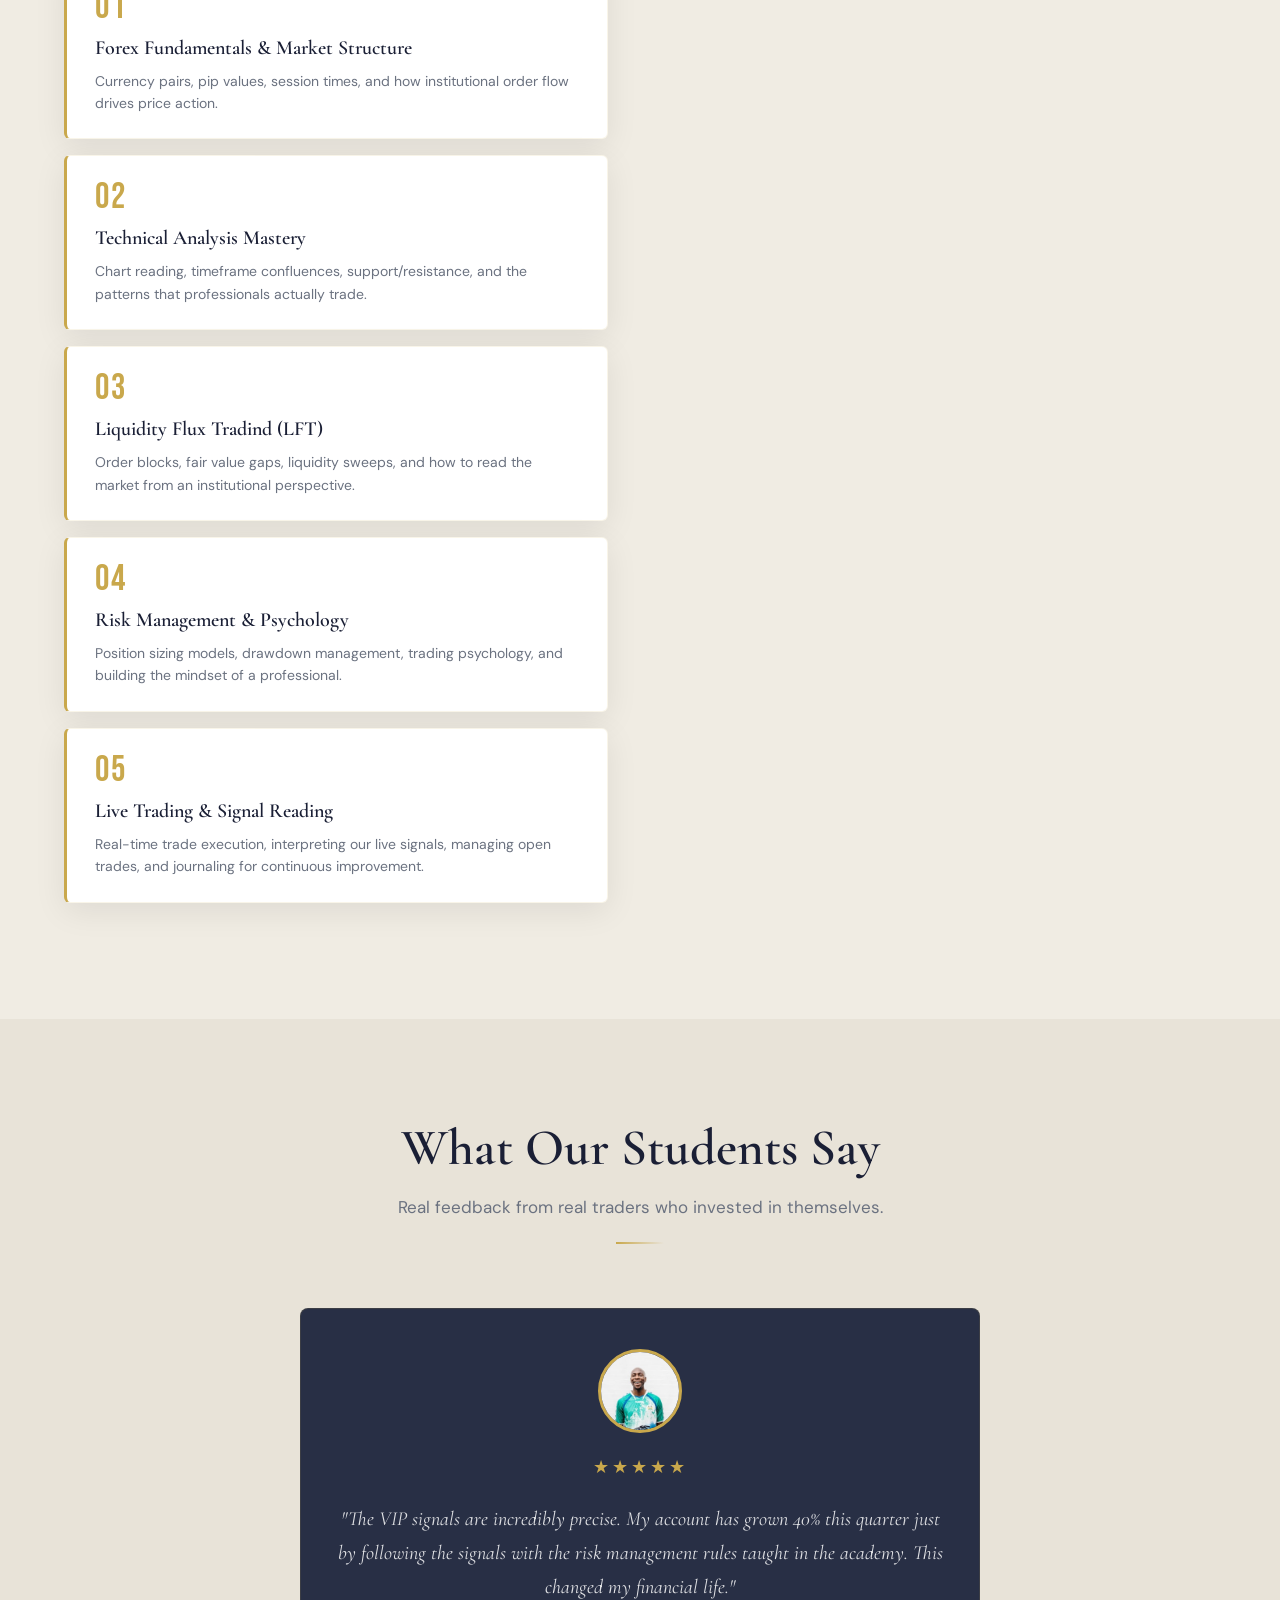
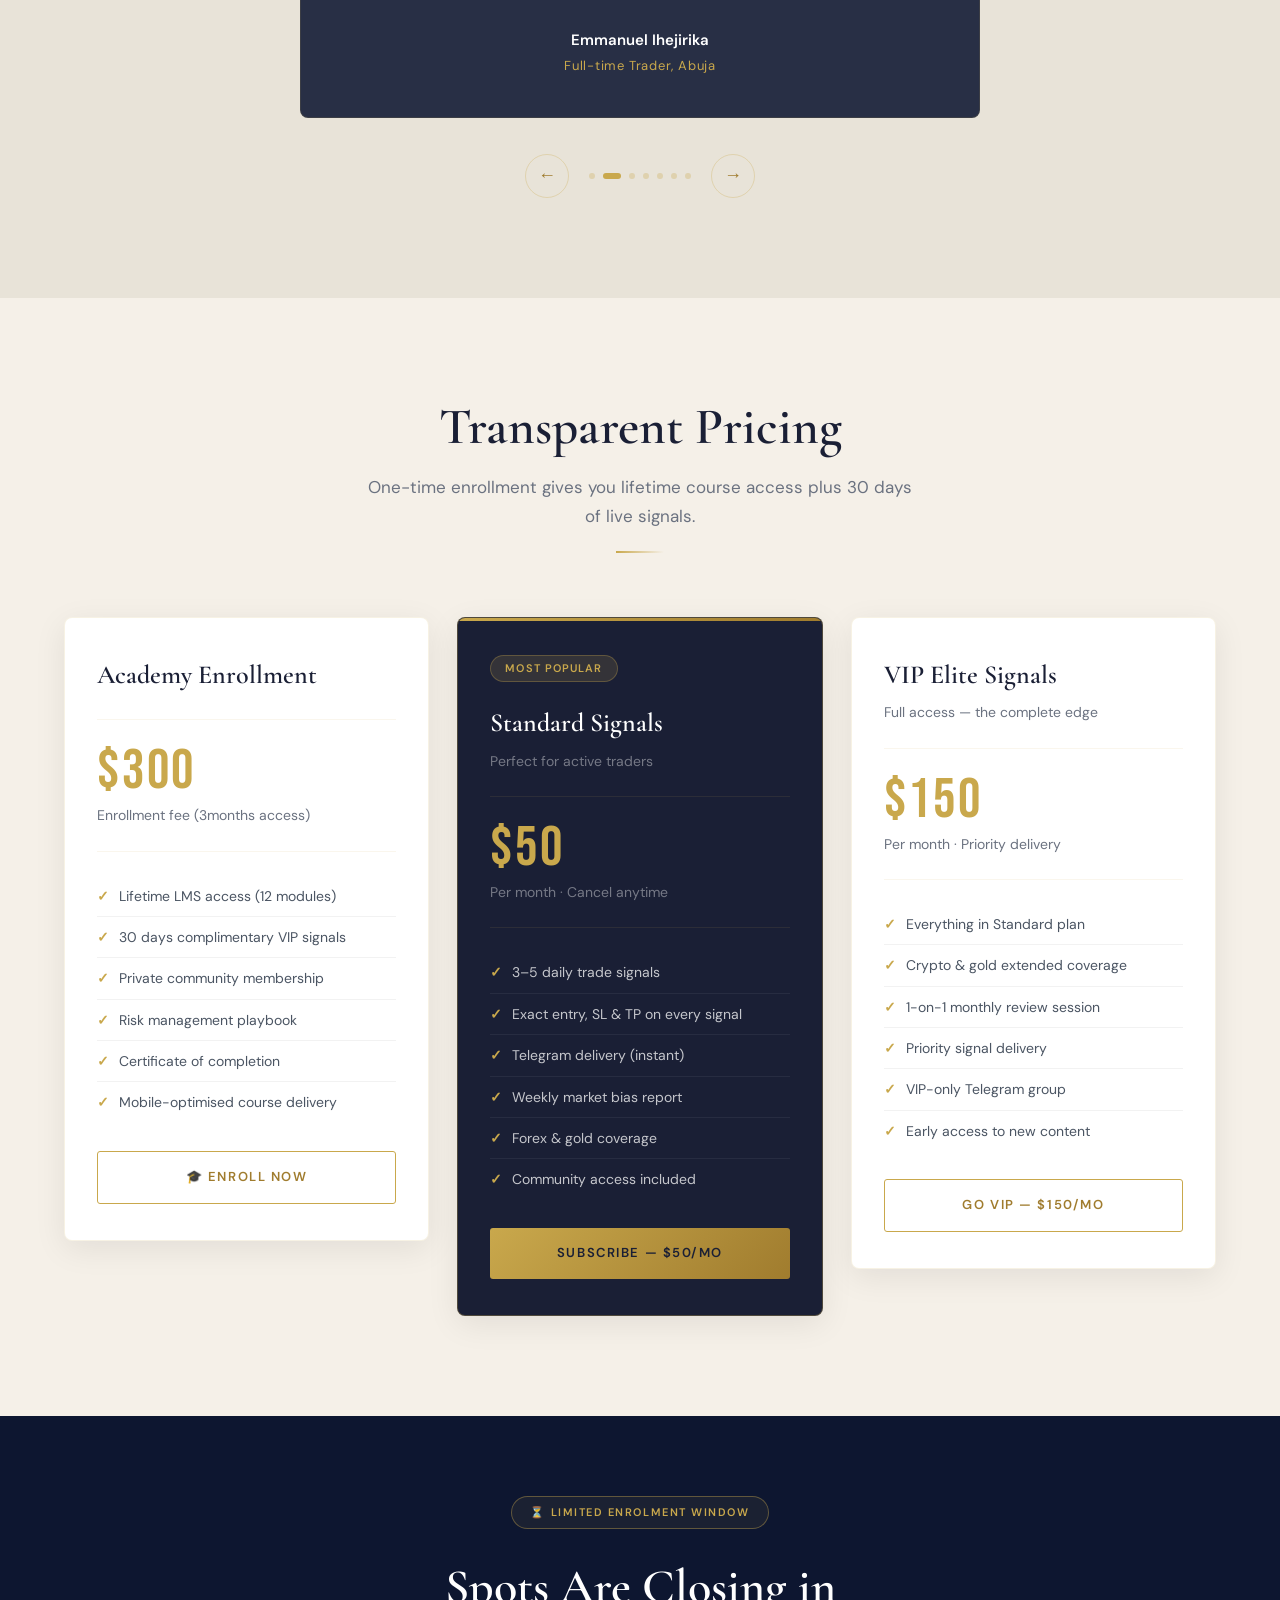
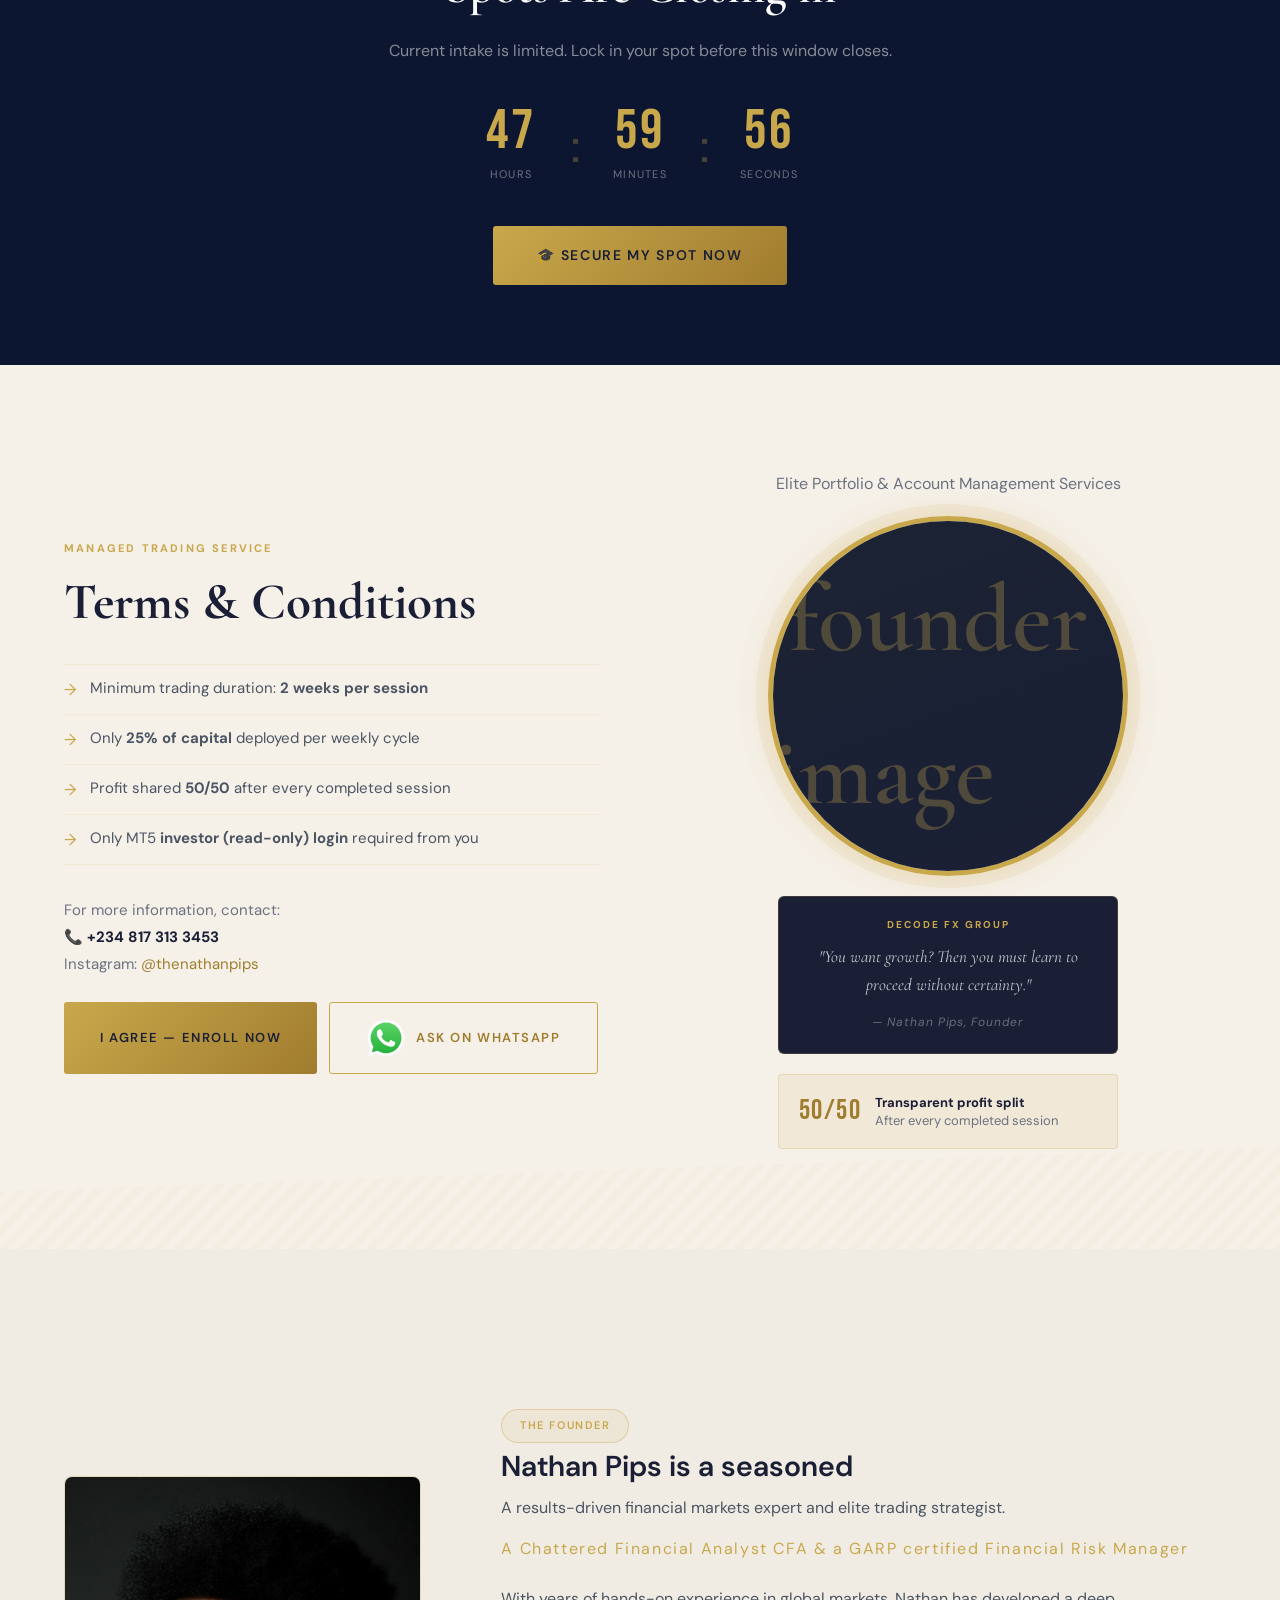
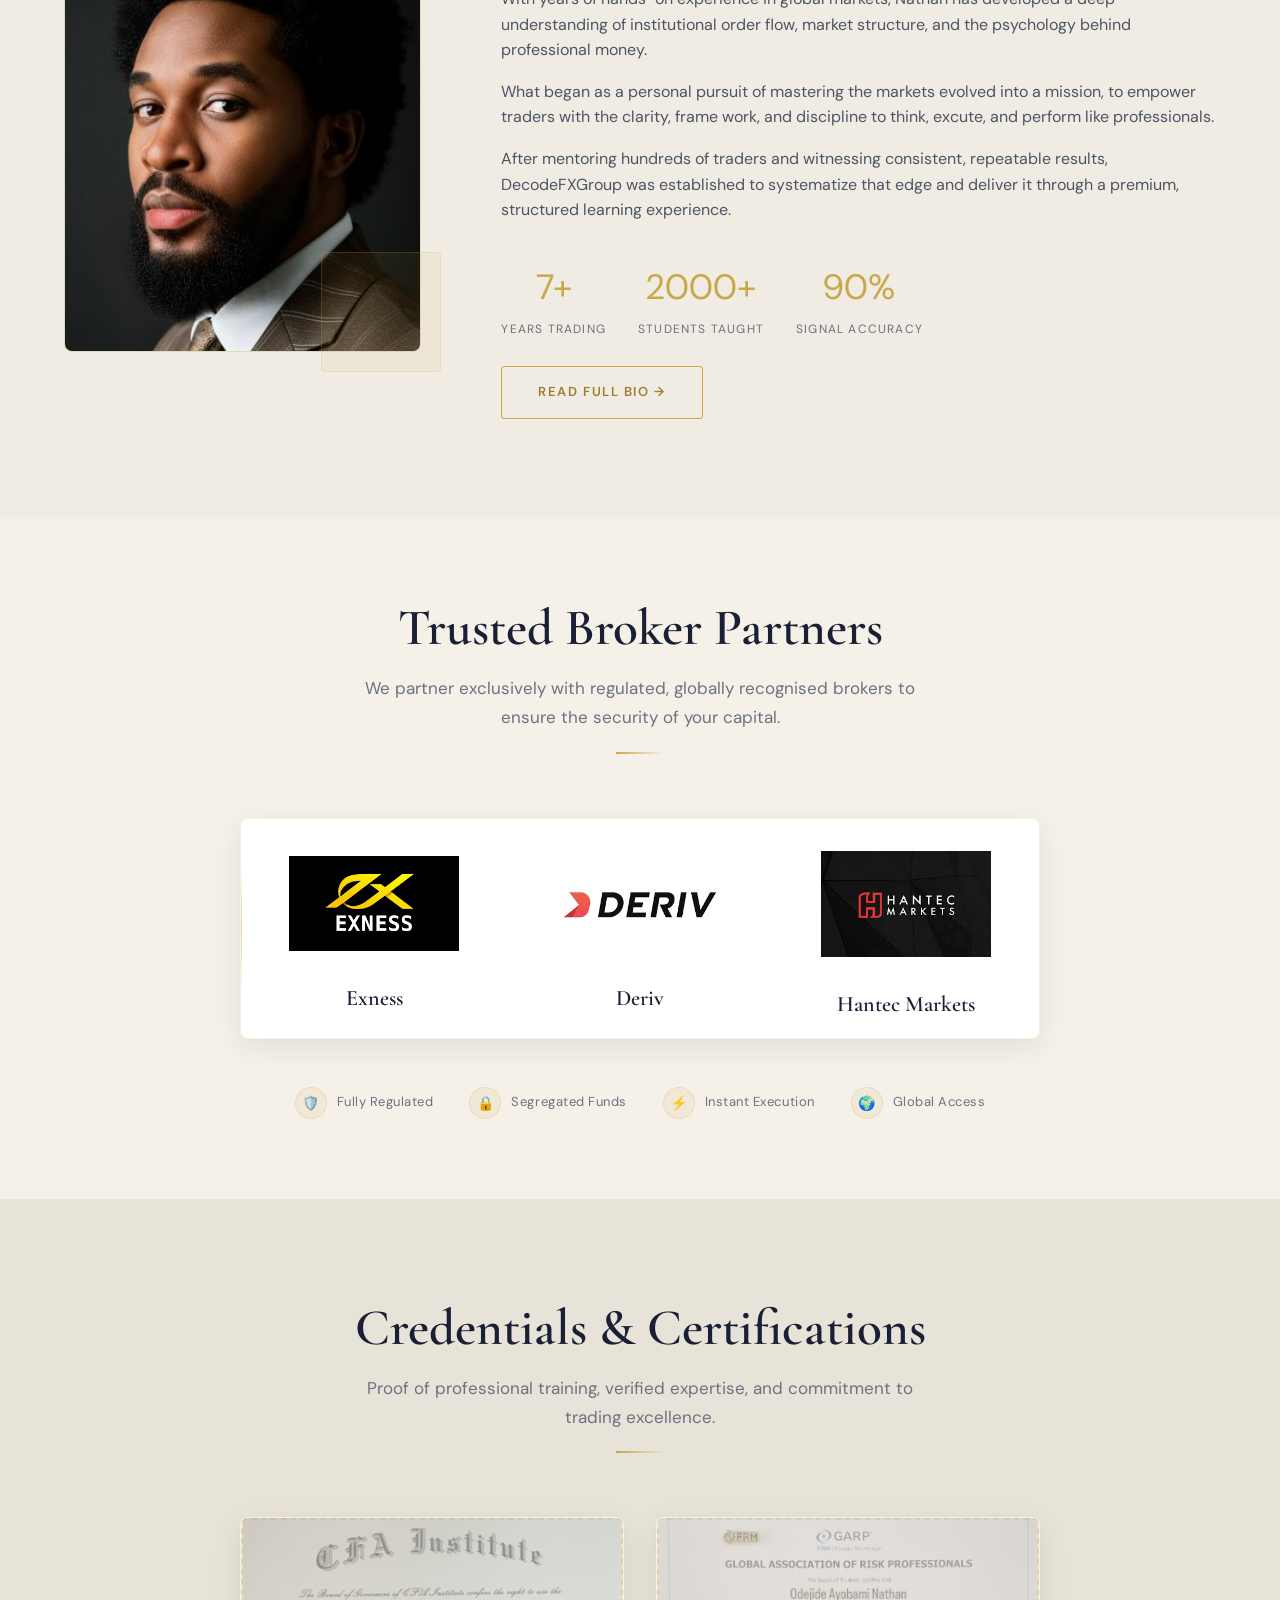
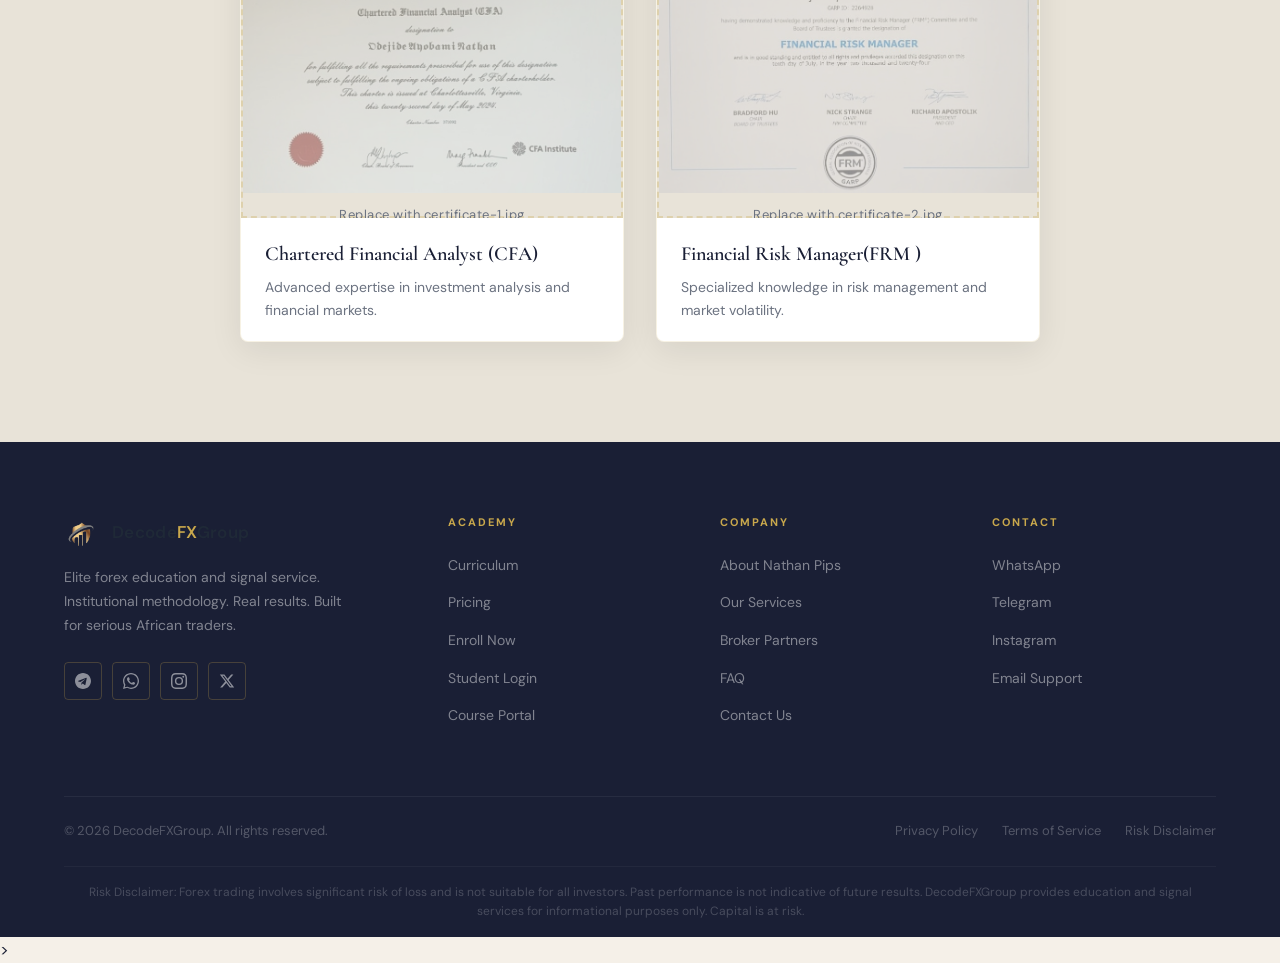
==== commit 1f35ab23: "Add files via upload file updated" ====
--- a/index.html
+++ b/index.html
@@ -1,4 +1,4 @@
-<<!DOCTYPE html>
+<!DOCTYPE html>
 <html lang="en">
 <head>
 <meta charset="UTF-8">
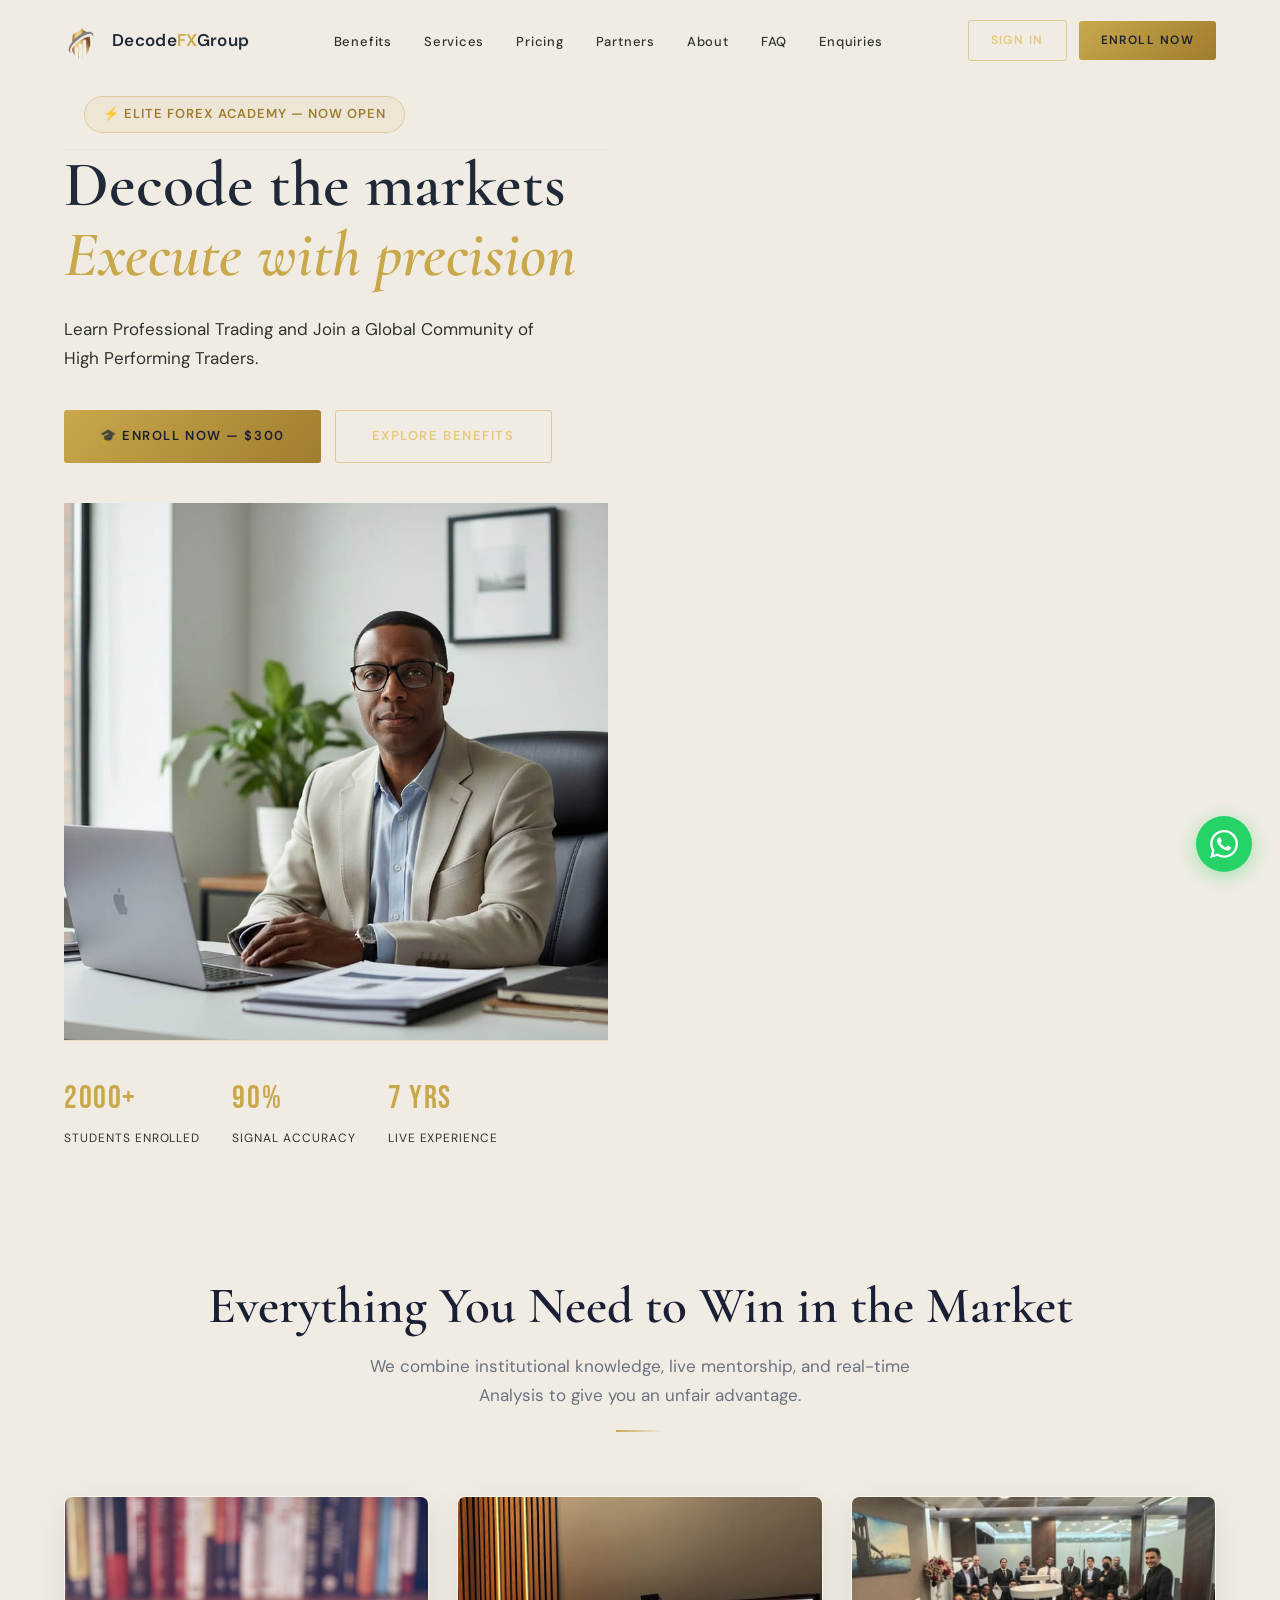
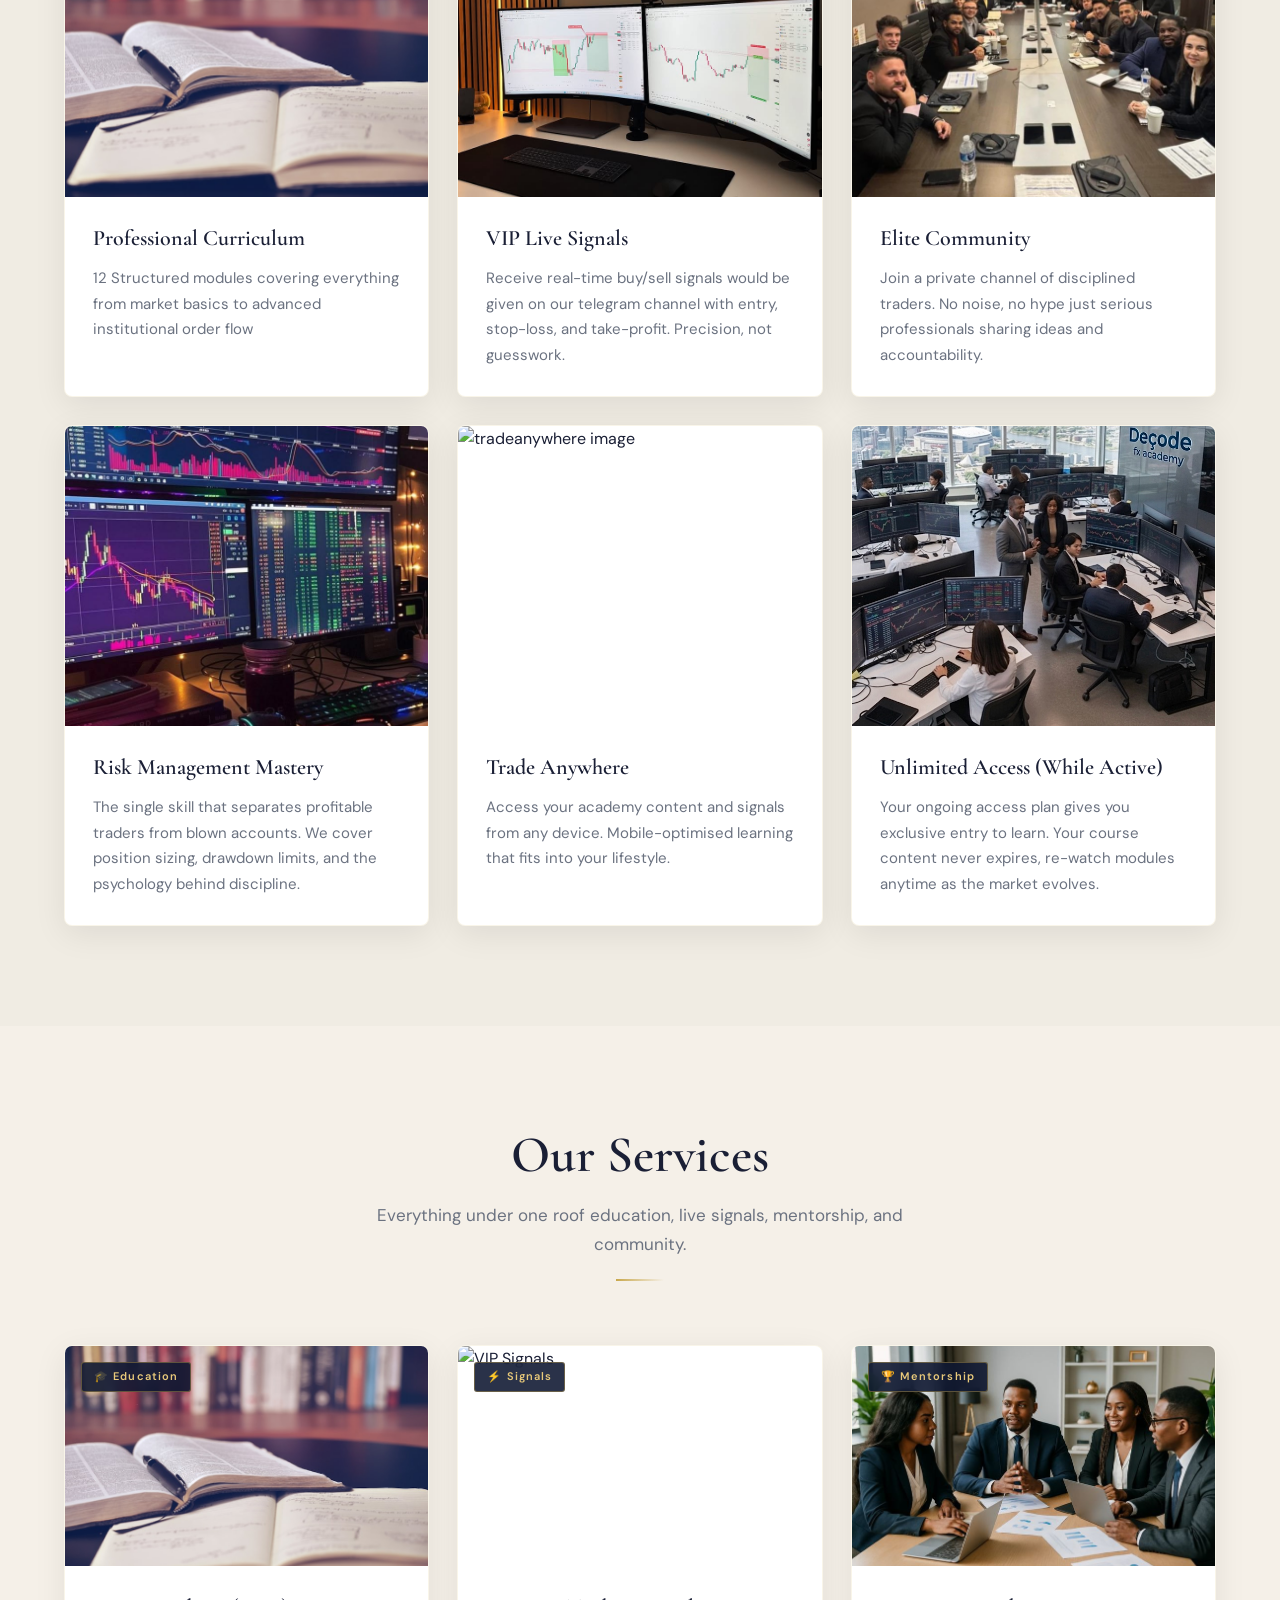
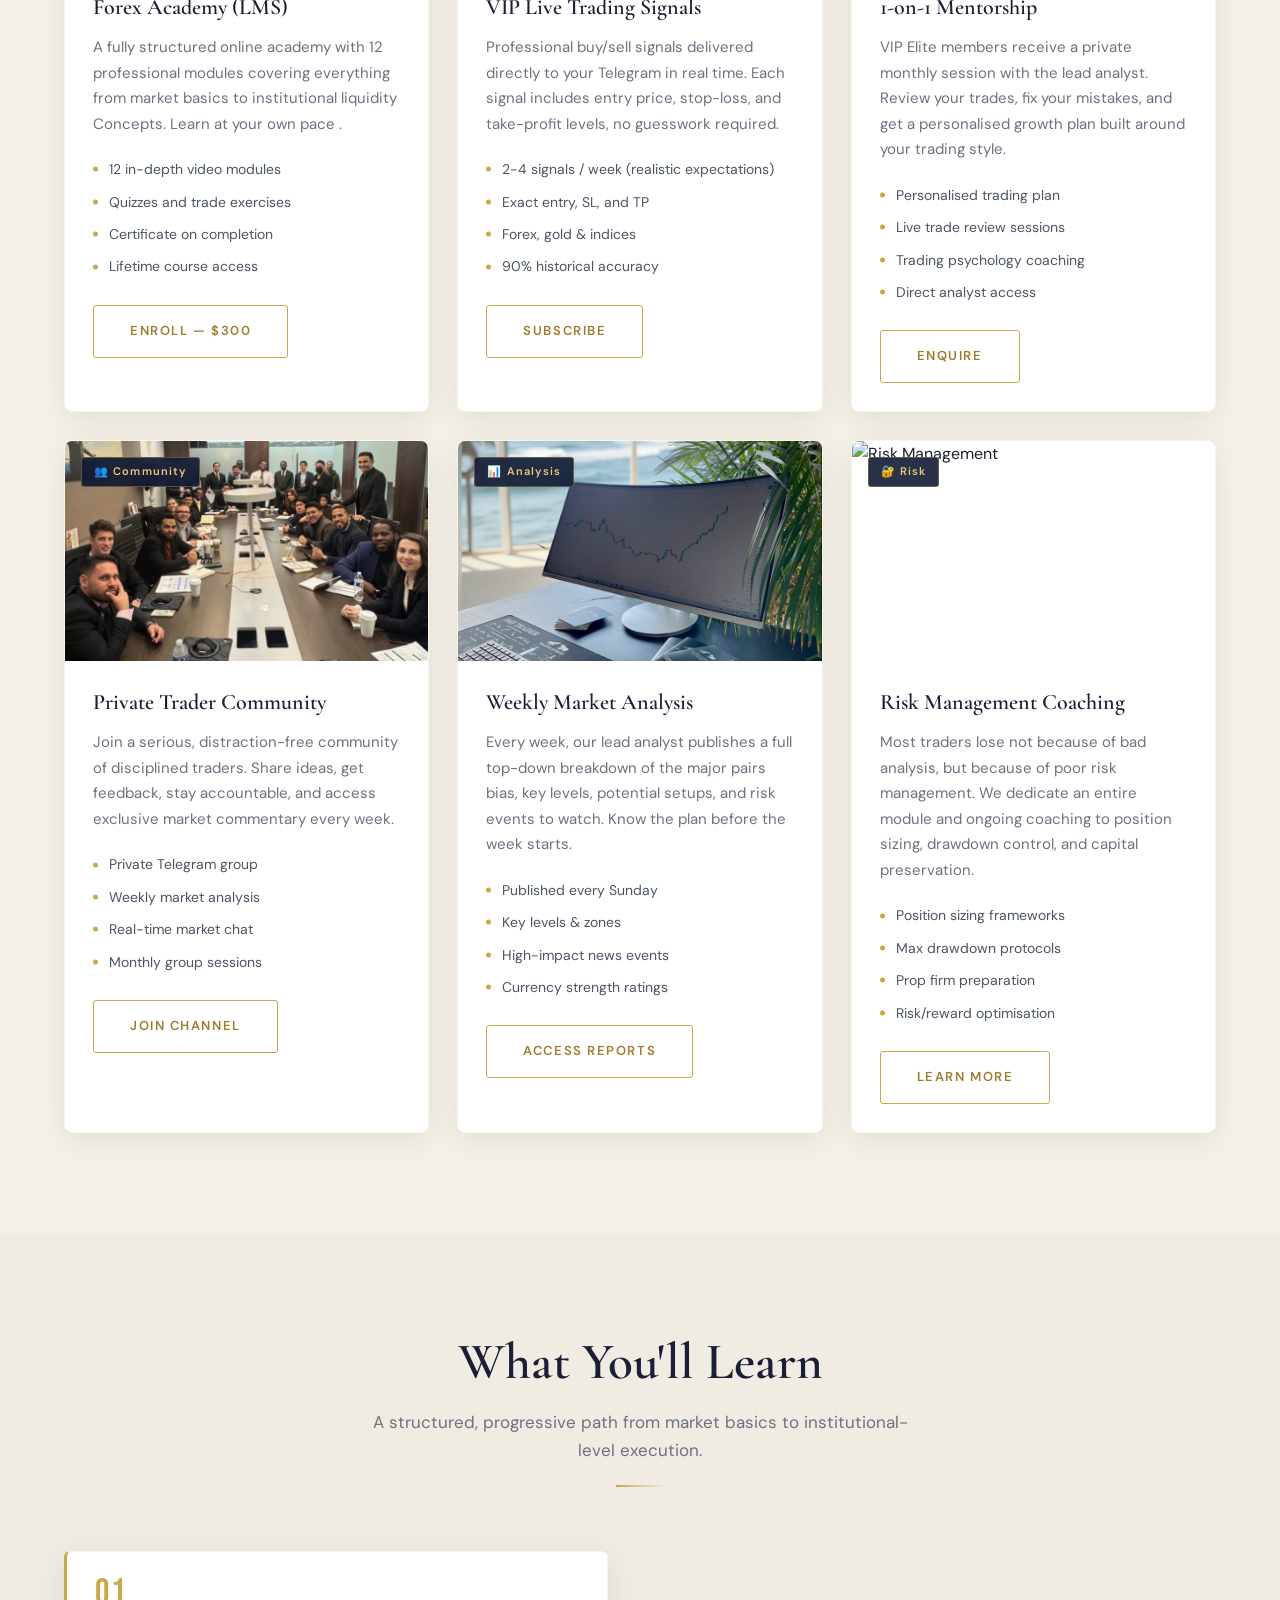
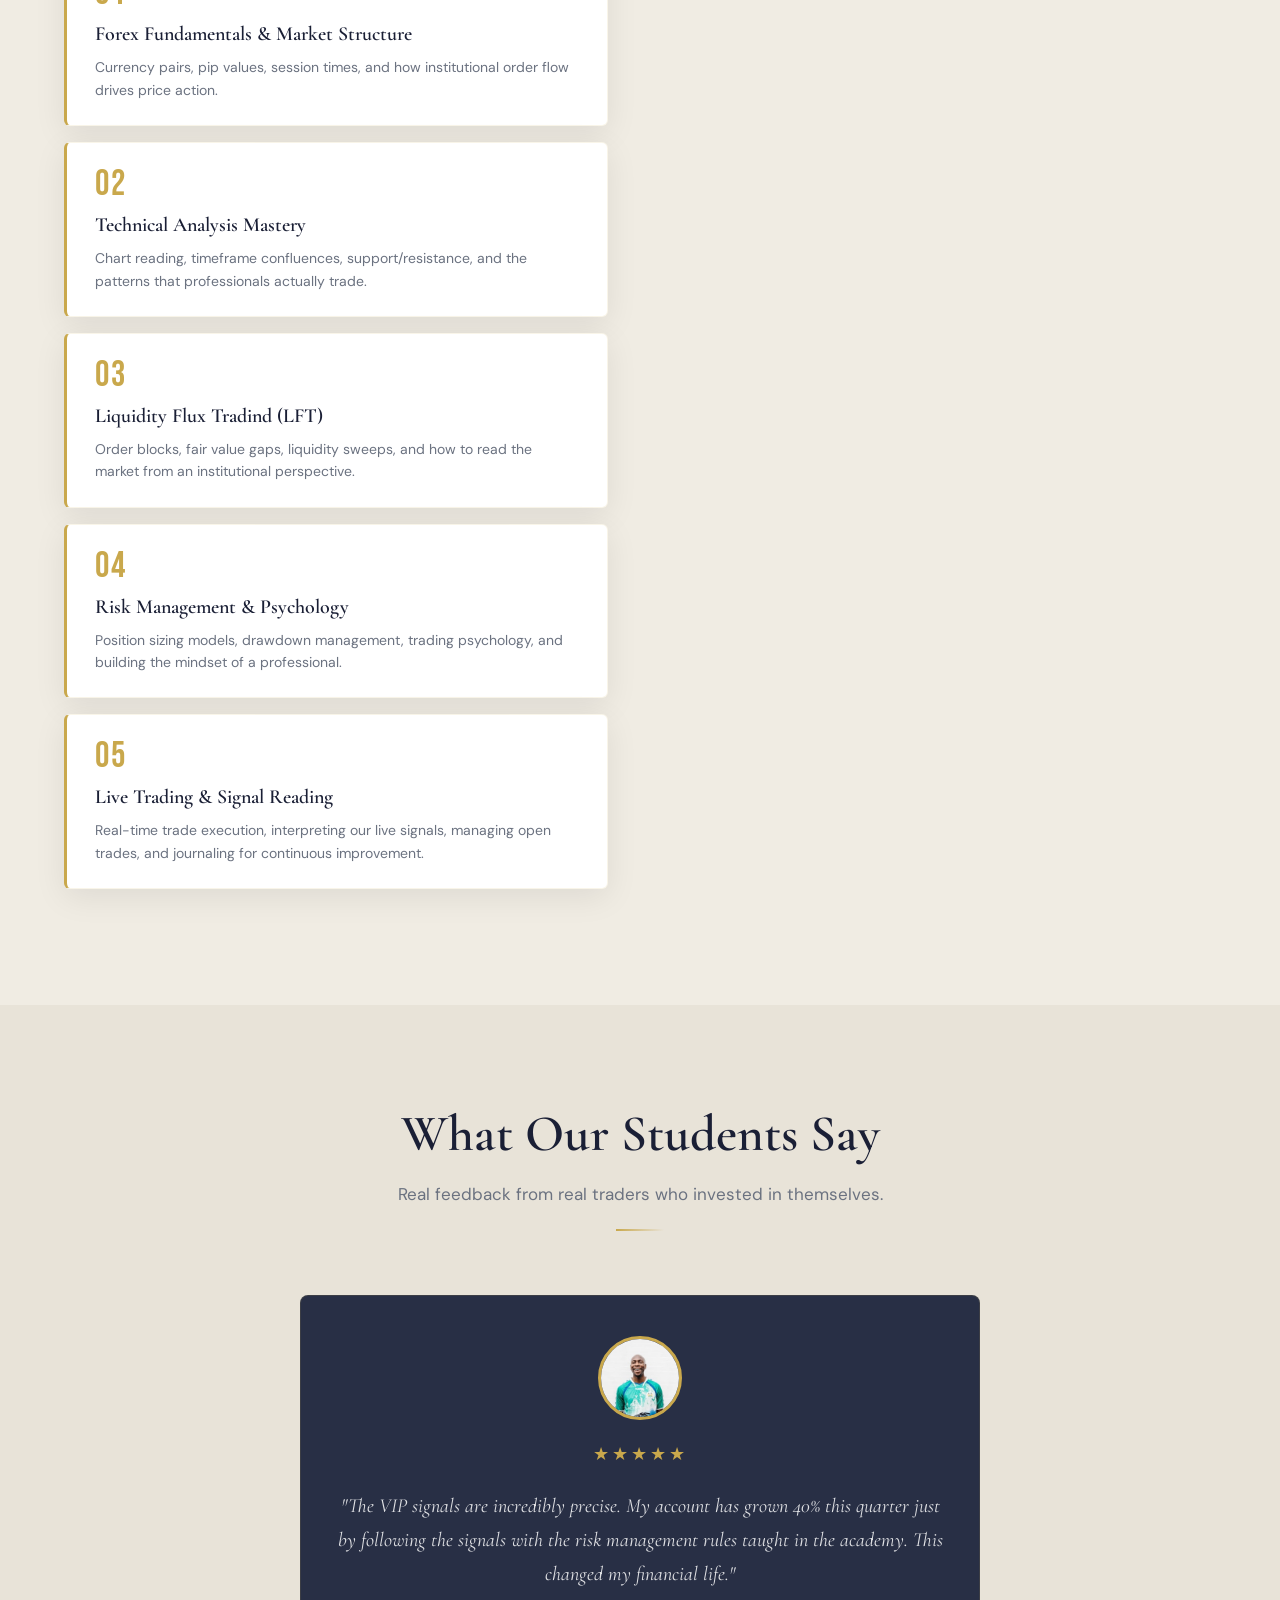
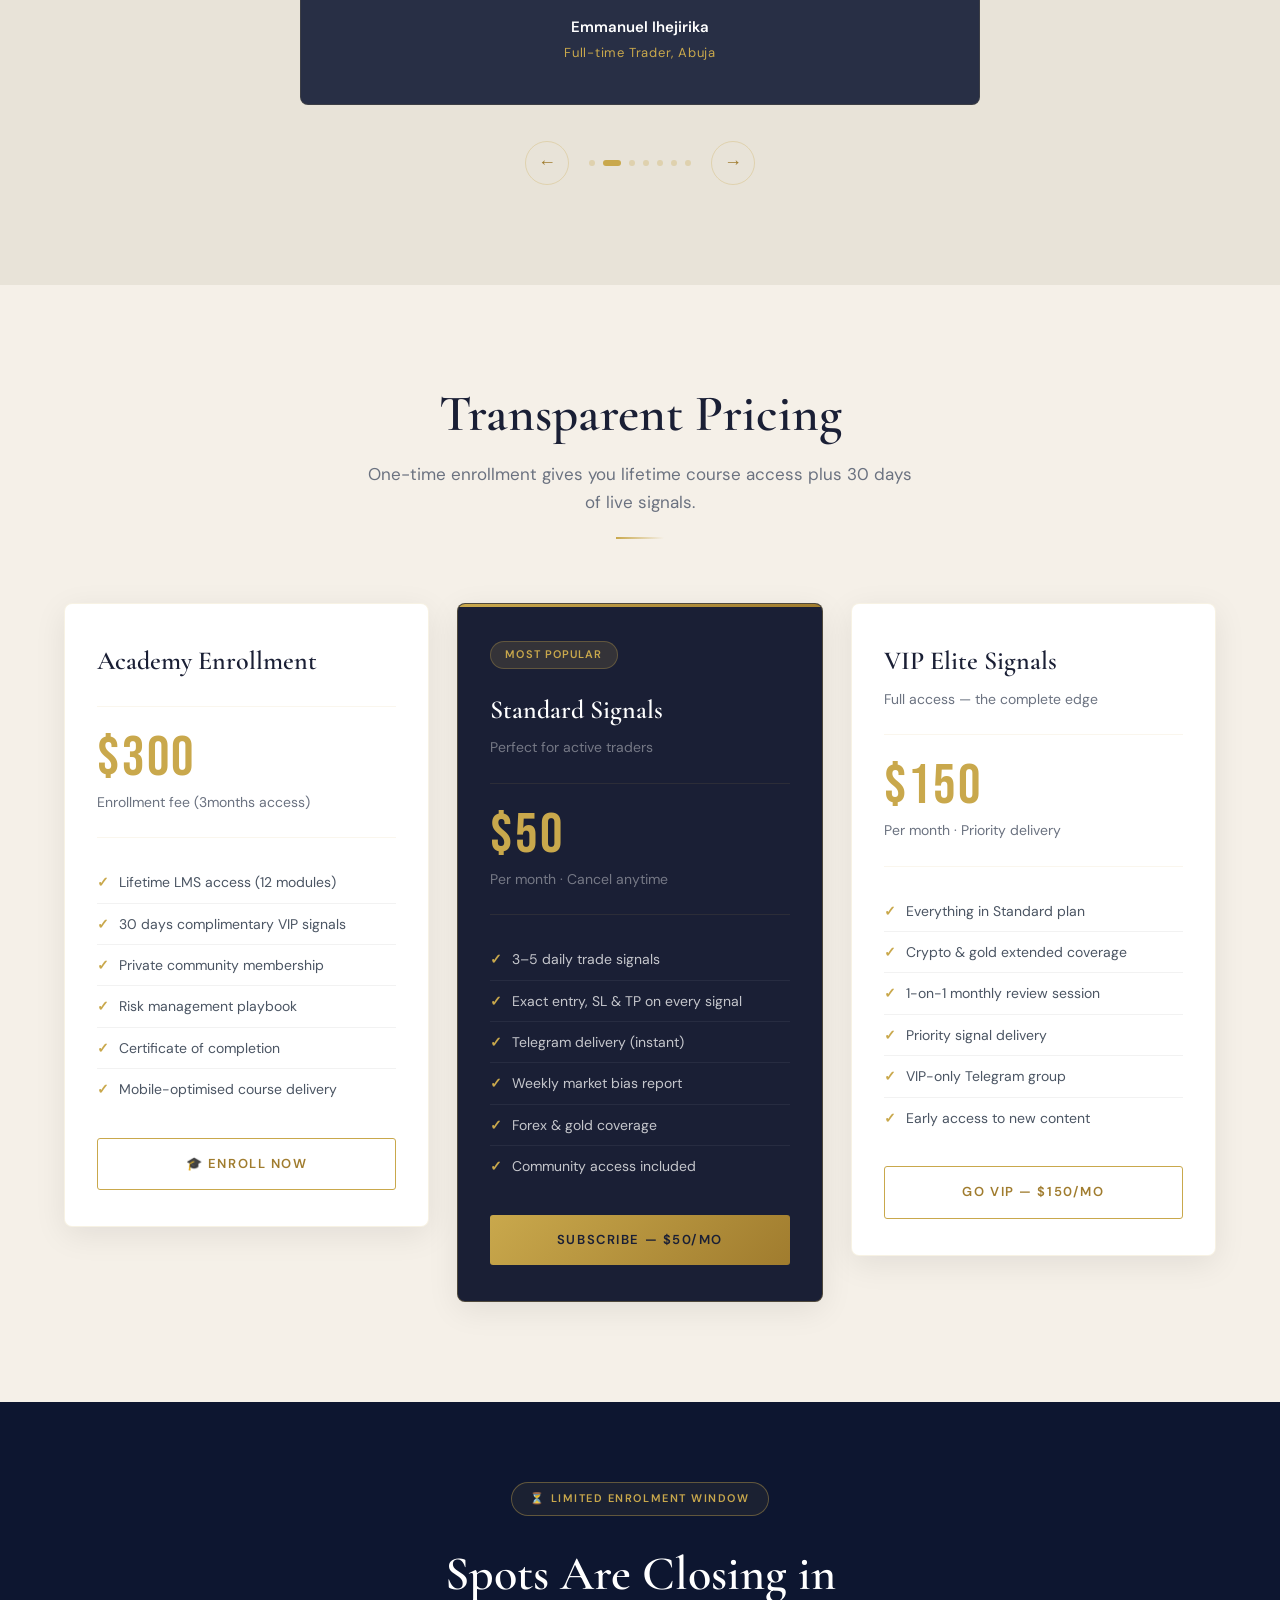
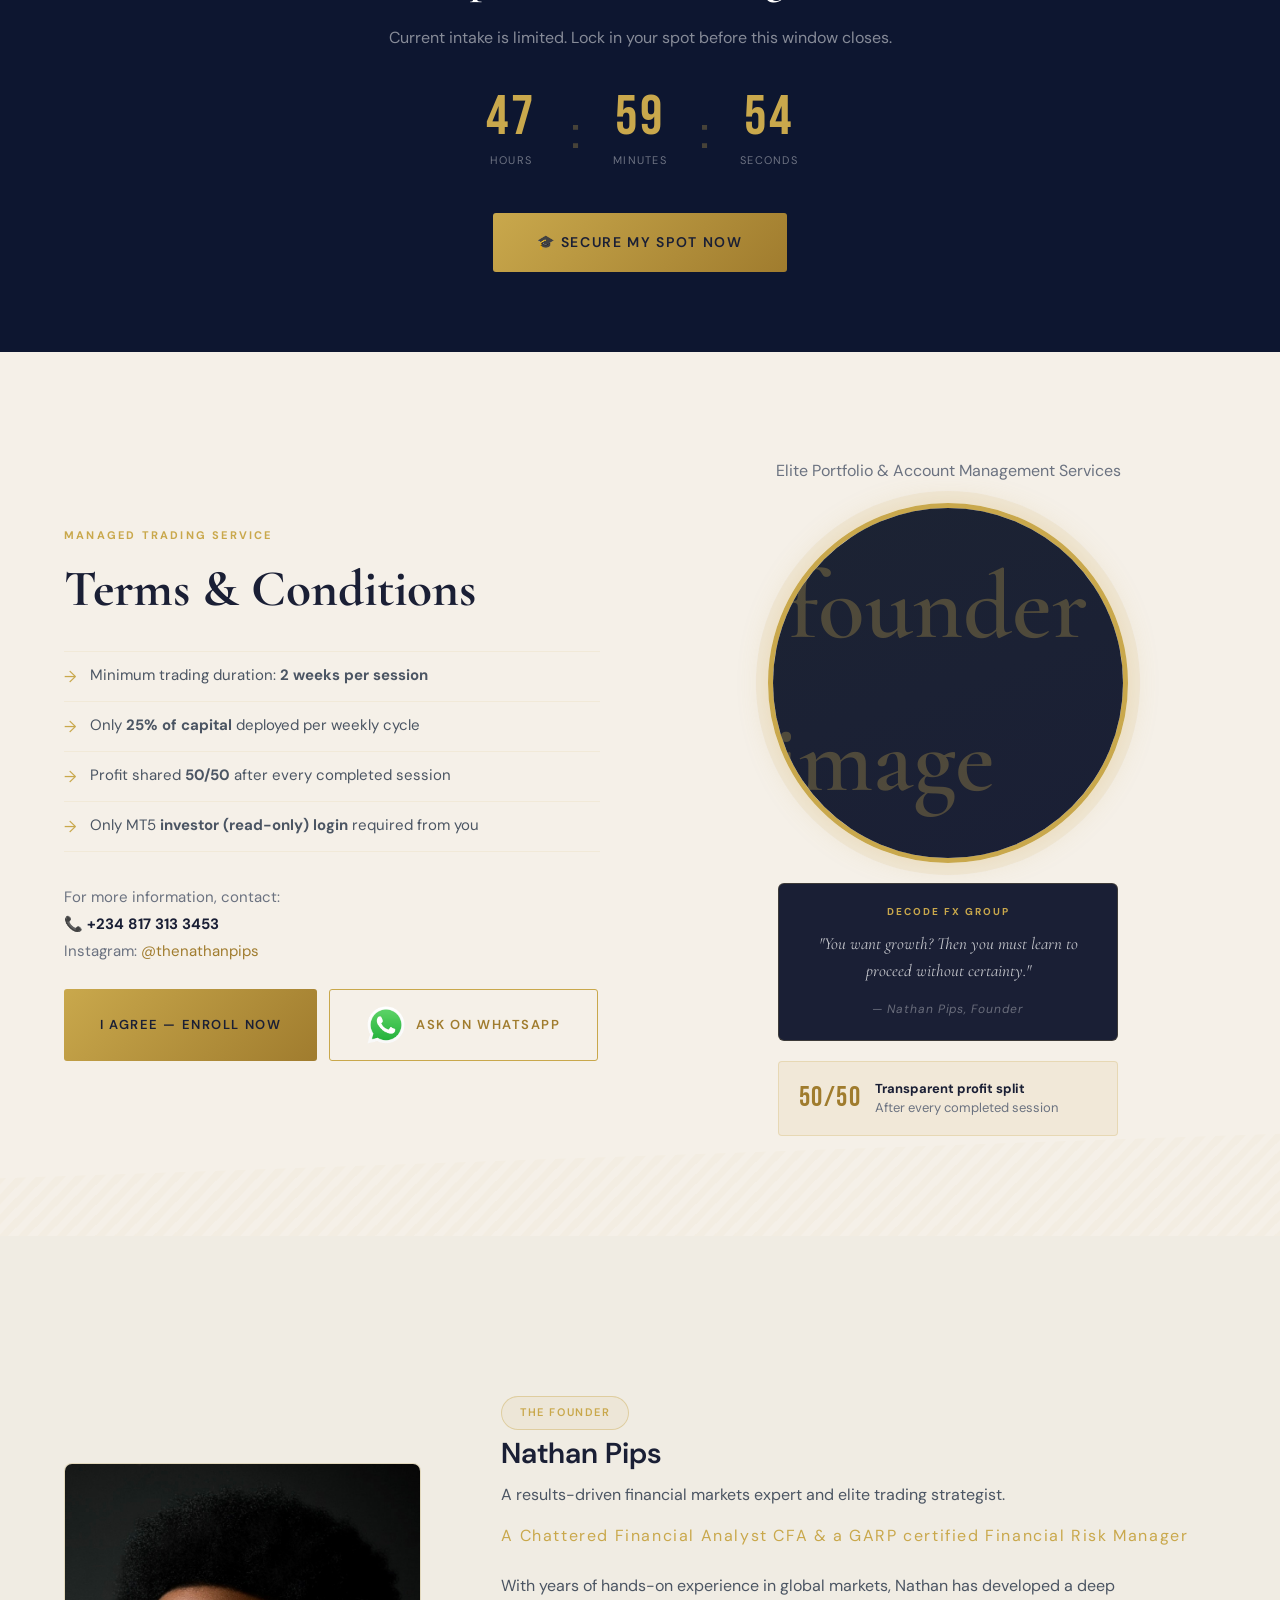
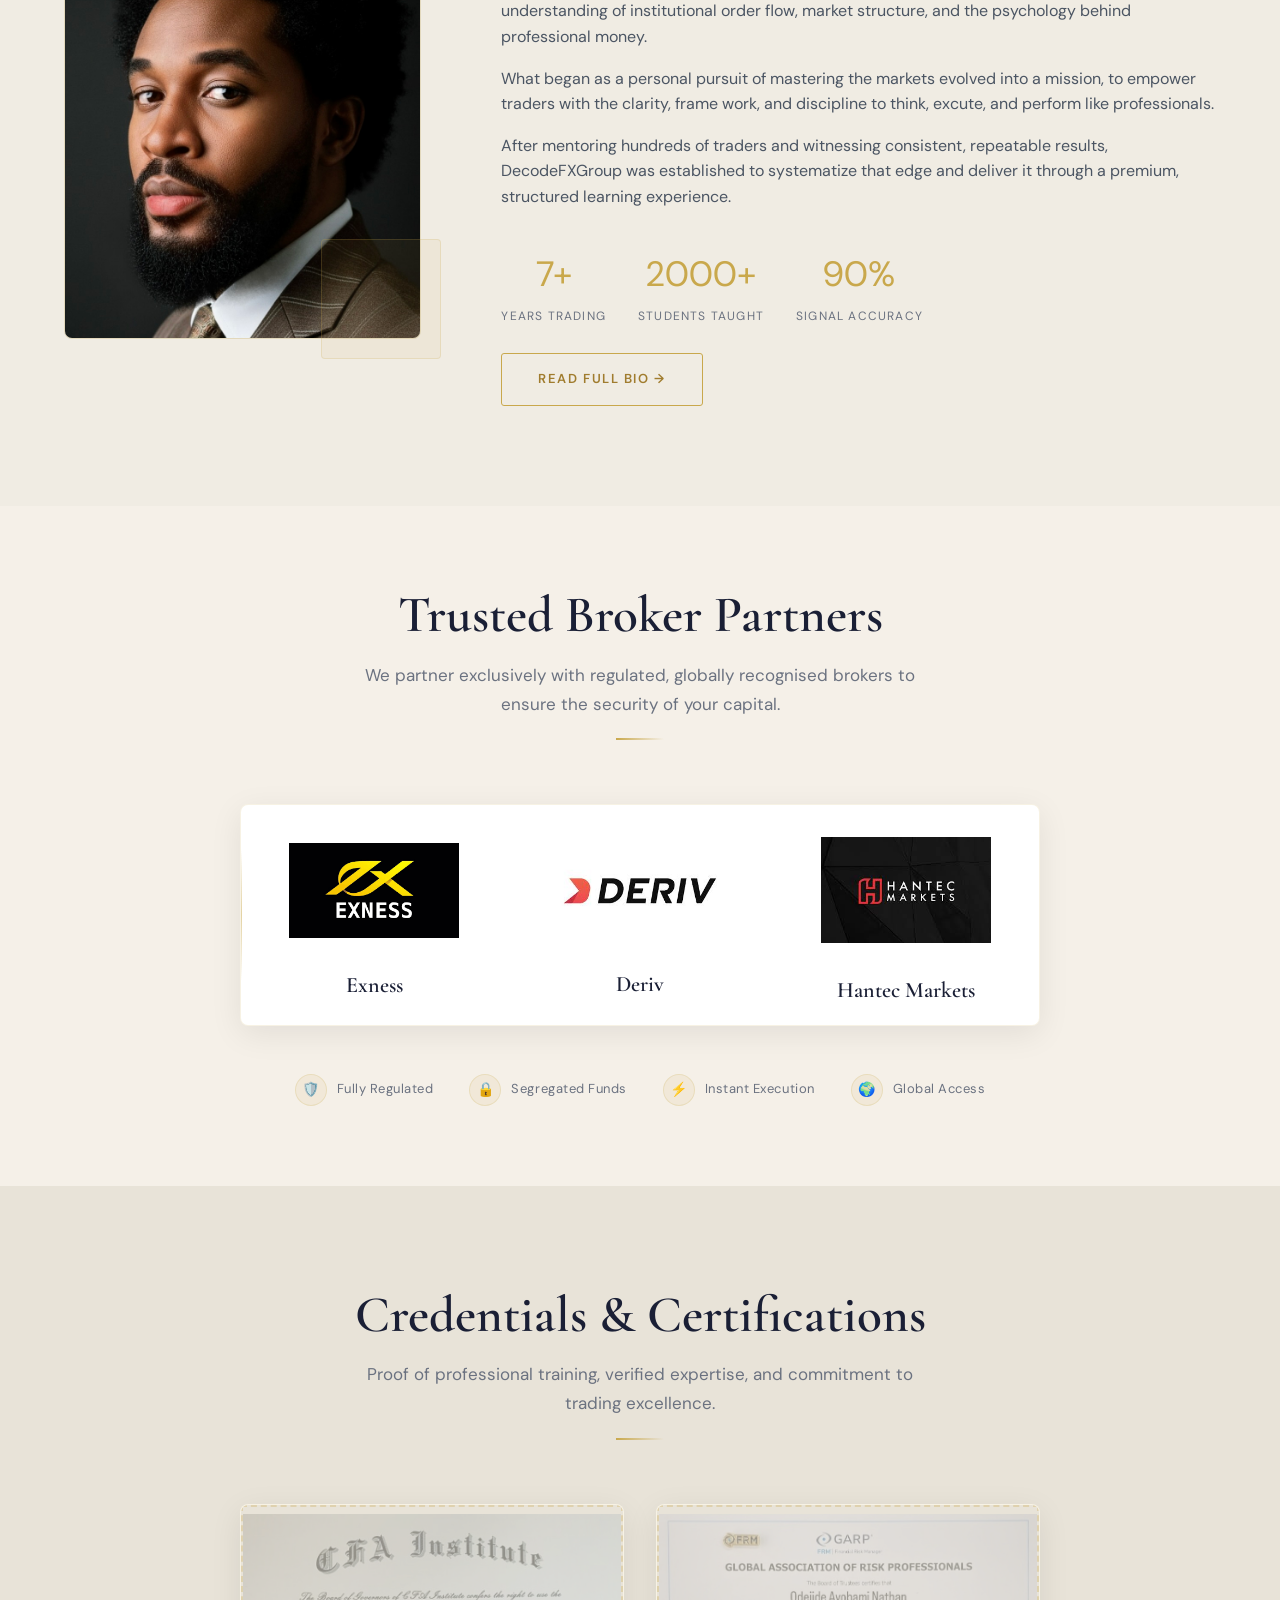
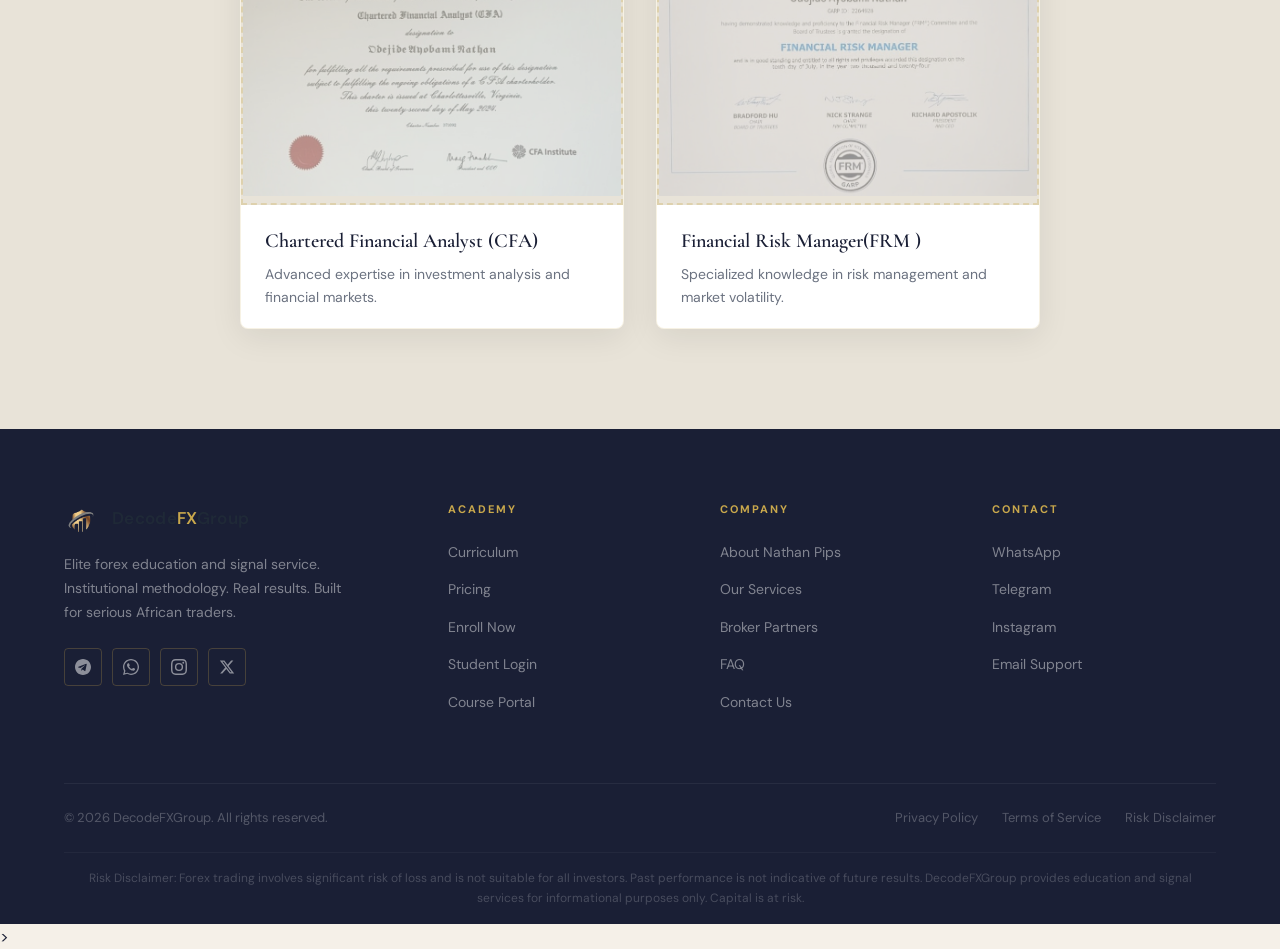
==== commit 516b89d8: "Add files via upload files updated" ====
--- a/index.html
+++ b/index.html
@@ -569,7 +569,7 @@
         </div>
         <div class="founder-content reveal">
           <span class="badge">The Founder</span>
-          <h3>Nathan Pips is a seasoned</h3>
+          <h3>Nathan Pips</h3>
           
            <p>A results-driven financial markets expert and elite trading strategist.</p>
         <p class="title"> A Chattered Financial Analyst CFA   &amp; a GARP certified Financial Risk Manager</p>
@@ -661,10 +661,10 @@
     <div class="certs-grid">
       <div class="cert-card reveal">
         <div class="cert-img-wrap" onclick="openLightbox(this)">
-          <!-- Replace with: <img src="images/certificate-1.jpg" alt="Certification 1"> -->
+          <!-- <img src="images/certificate-1.jpg" alt="Certification 1"> -->
           <div class="cert-img-placeholder">
             <div class="cert-icon"><img src="Images/cert1.png"  alt="certificate image"></div>
-            <p>Replace with certificate-1.jpg</p>
+           
           </div>
           <div class="cert-hover-overlay"><span>🔍 View Full</span></div>
         </div>
@@ -675,10 +675,10 @@
       </div>
       <div class="cert-card reveal reveal-delay-1">
         <div class="cert-img-wrap" onclick="openLightbox(this)">
-          <!-- Replace with: <img src="images/certificate-2.jpg" alt="Certification 2"> -->
+          <!--  <img src="images/certificate-2.jpg" alt="Certification 2"> -->
           <div class="cert-img-placeholder">
             <div class="cert-icon"><img src="Images/cert2.png"  alt="certificate image"></div>
-            <p>Replace with certificate-2.jpg</p>
+            
           </div>
           <div class="cert-hover-overlay"><span>🔍 View Full</span></div>
         </div>
--- a/css/style.css
+++ b/css/style.css
@@ -633,12 +633,6 @@
   0%, 100% { opacity: 1; transform: scale(1); }
   50%       { opacity: .4; transform: scale(0.8); }
 }
-.hero-chart-placeholder {
-  width: 100%; height: 550px;
-  background: linear-gradient(180deg, rgba(201,168,76,0.04) 0%, rgba(26,31,53,0.8) 100%);
-  position: relative;
-  overflow: hidden;
-}
 
 
 
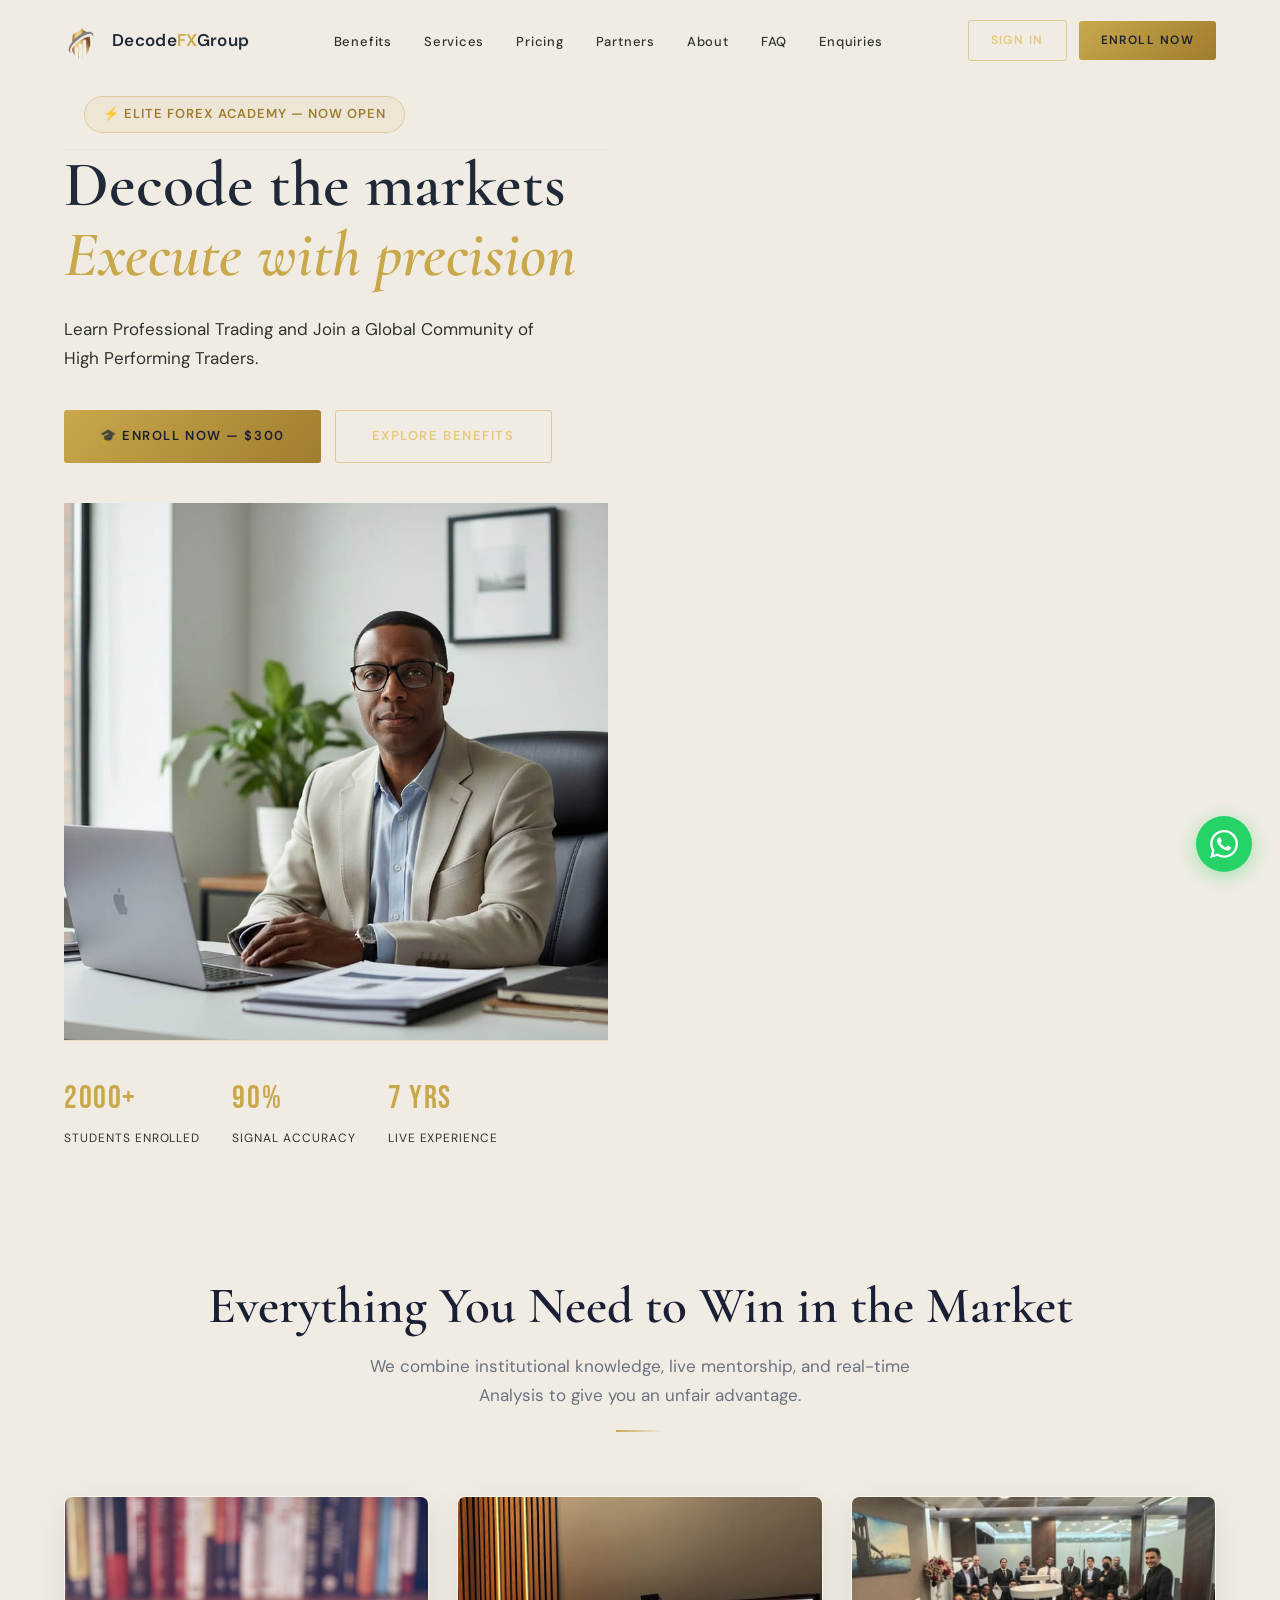
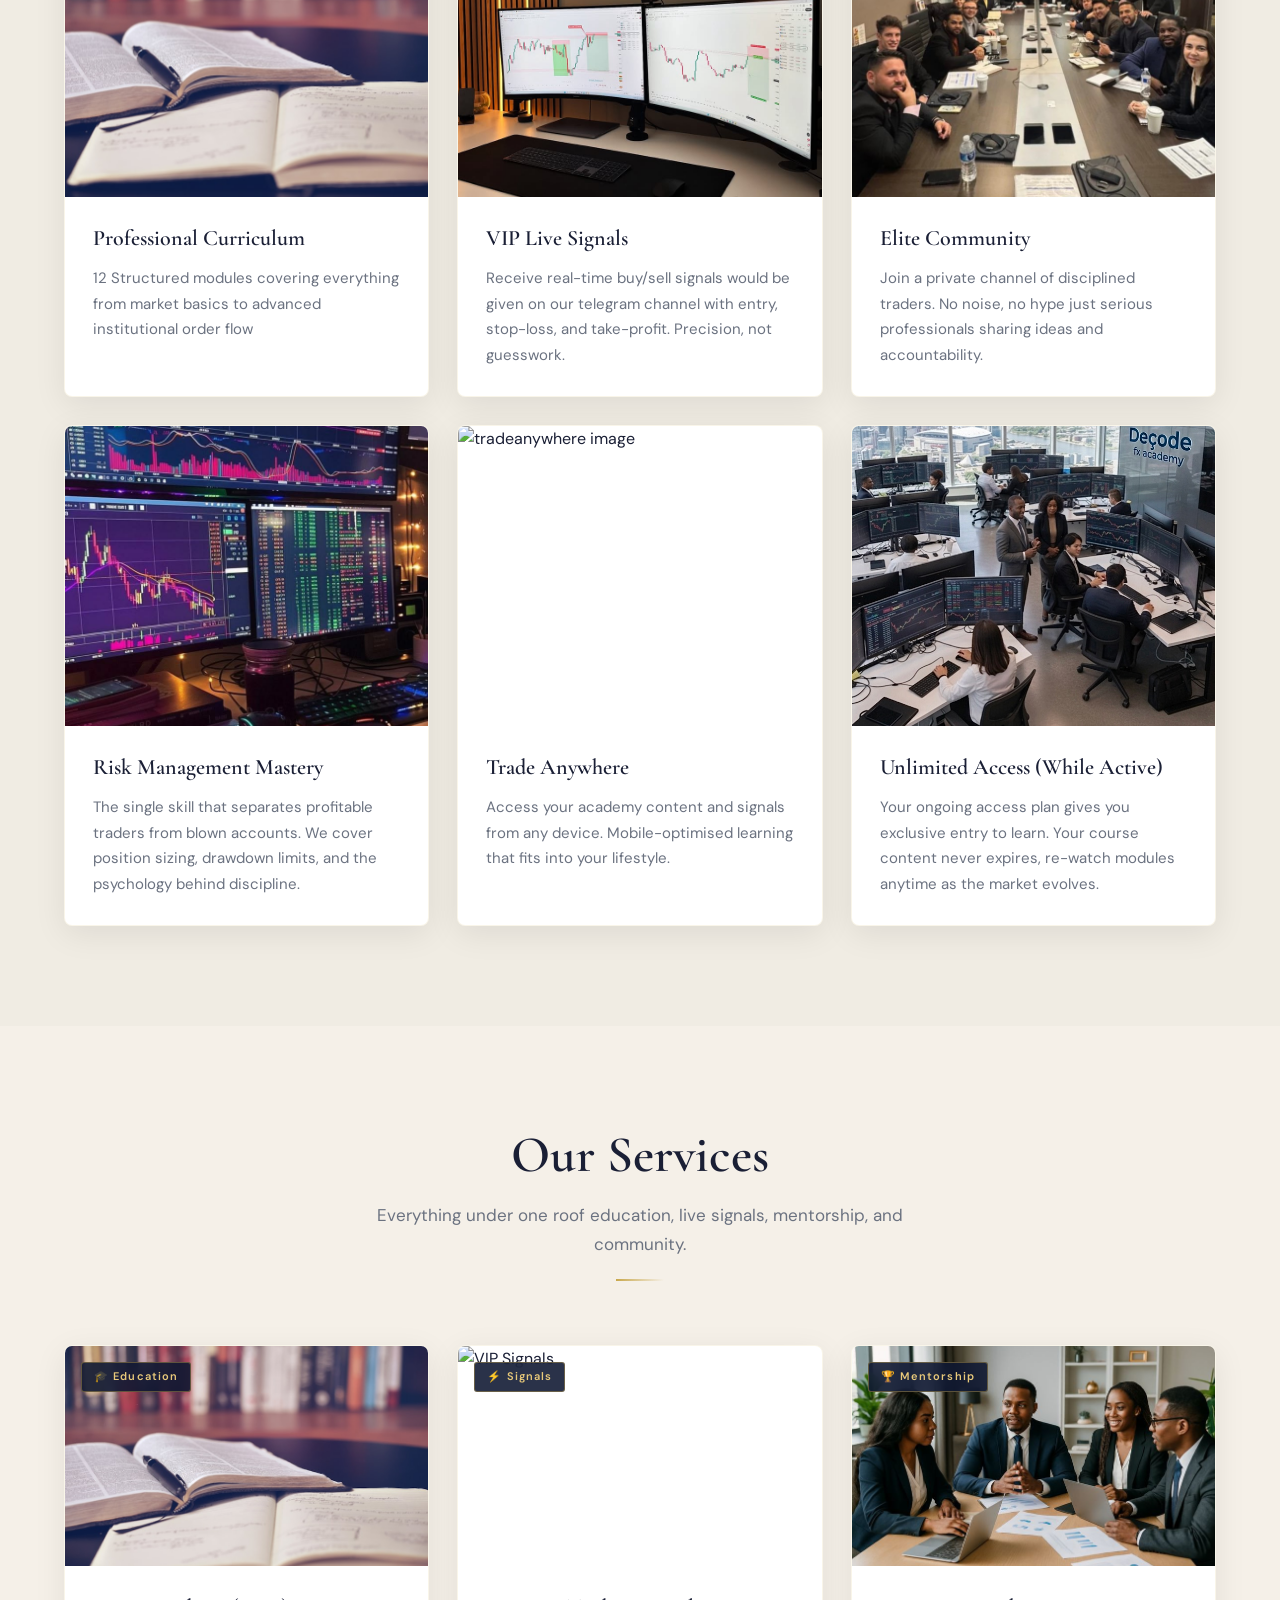
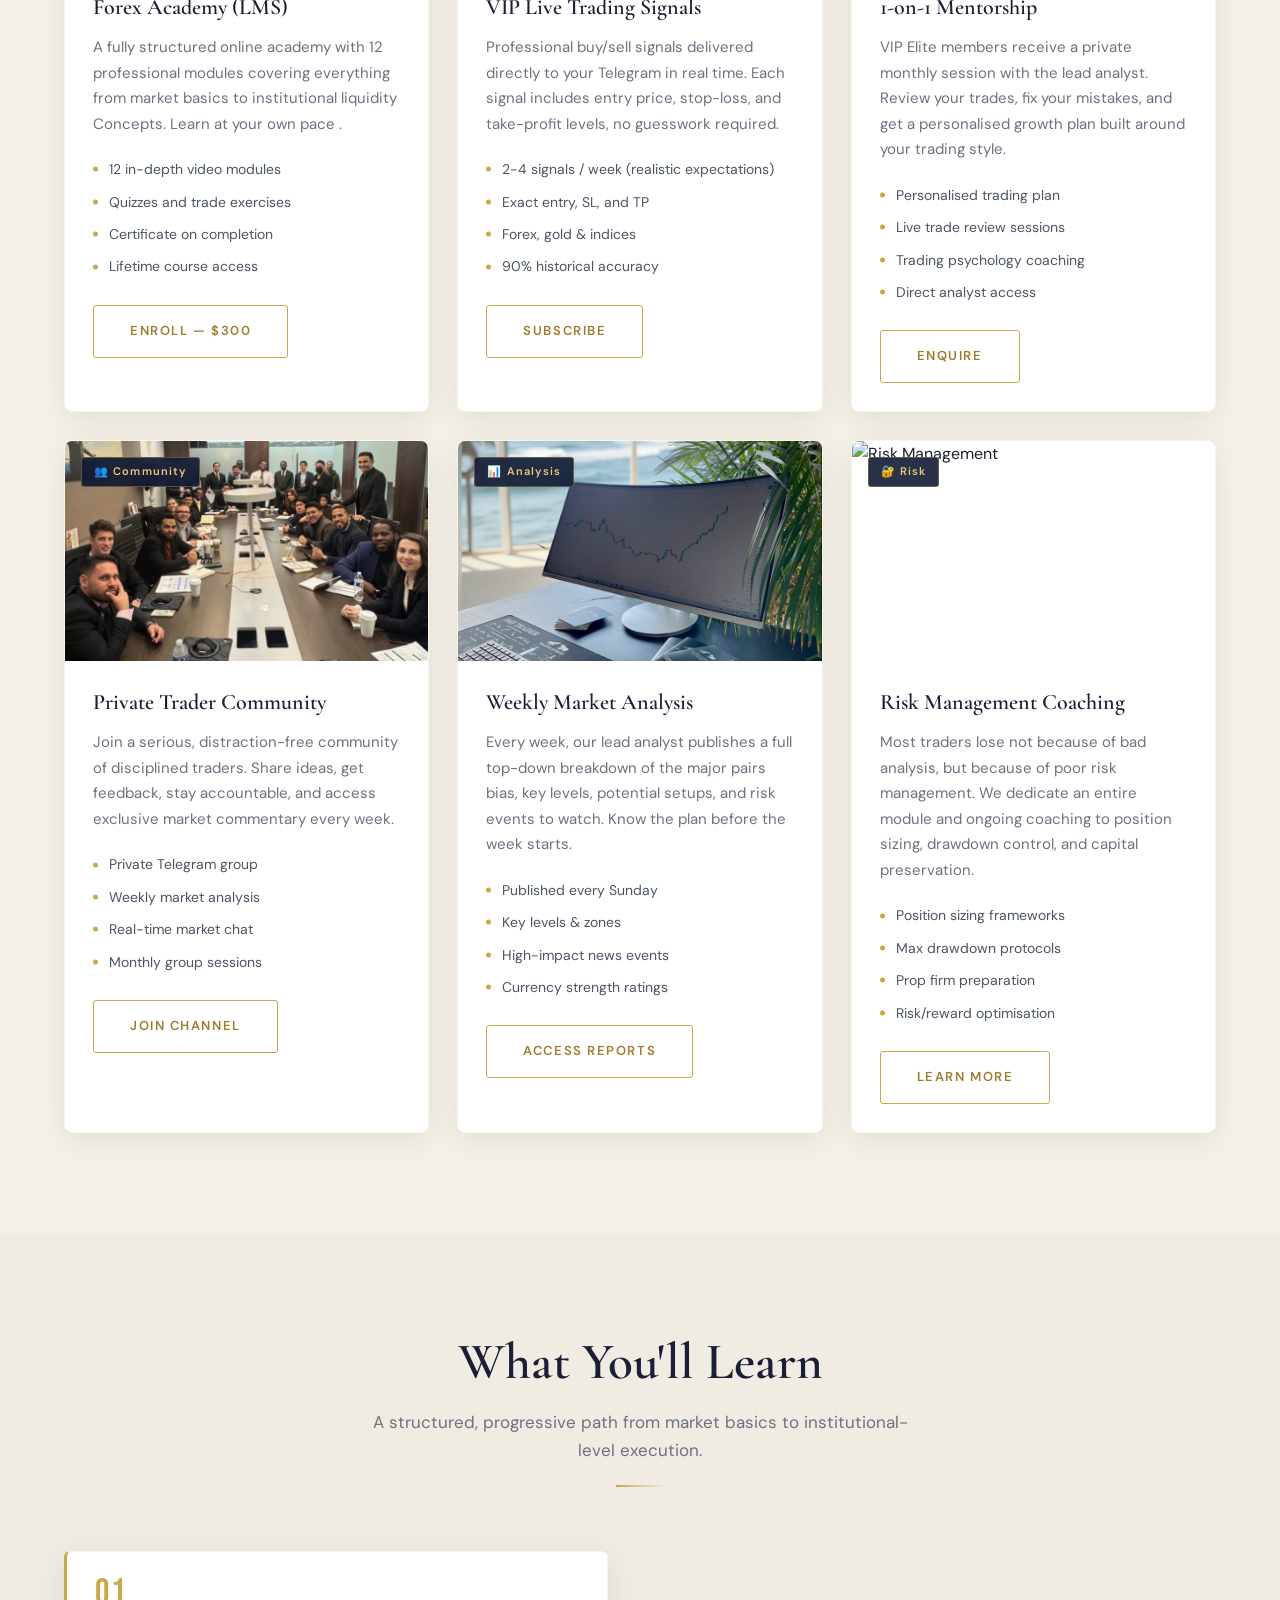
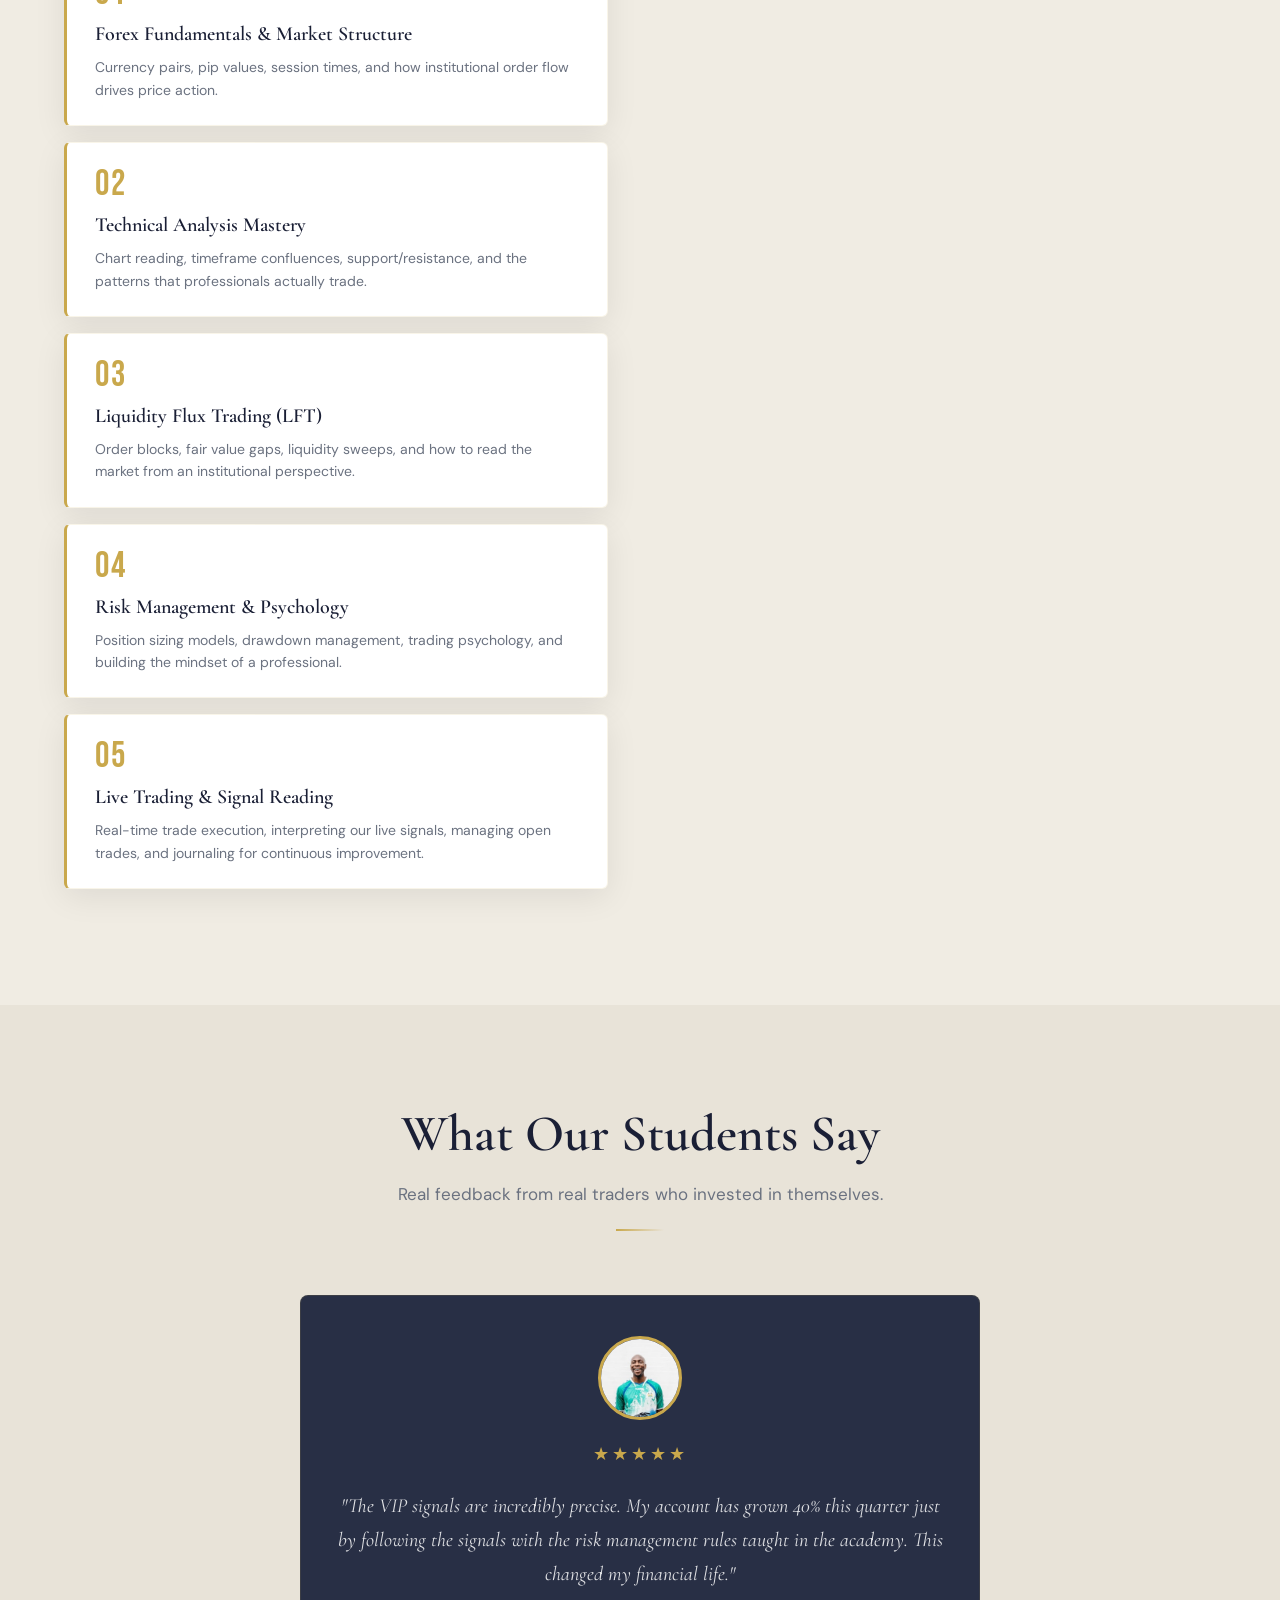
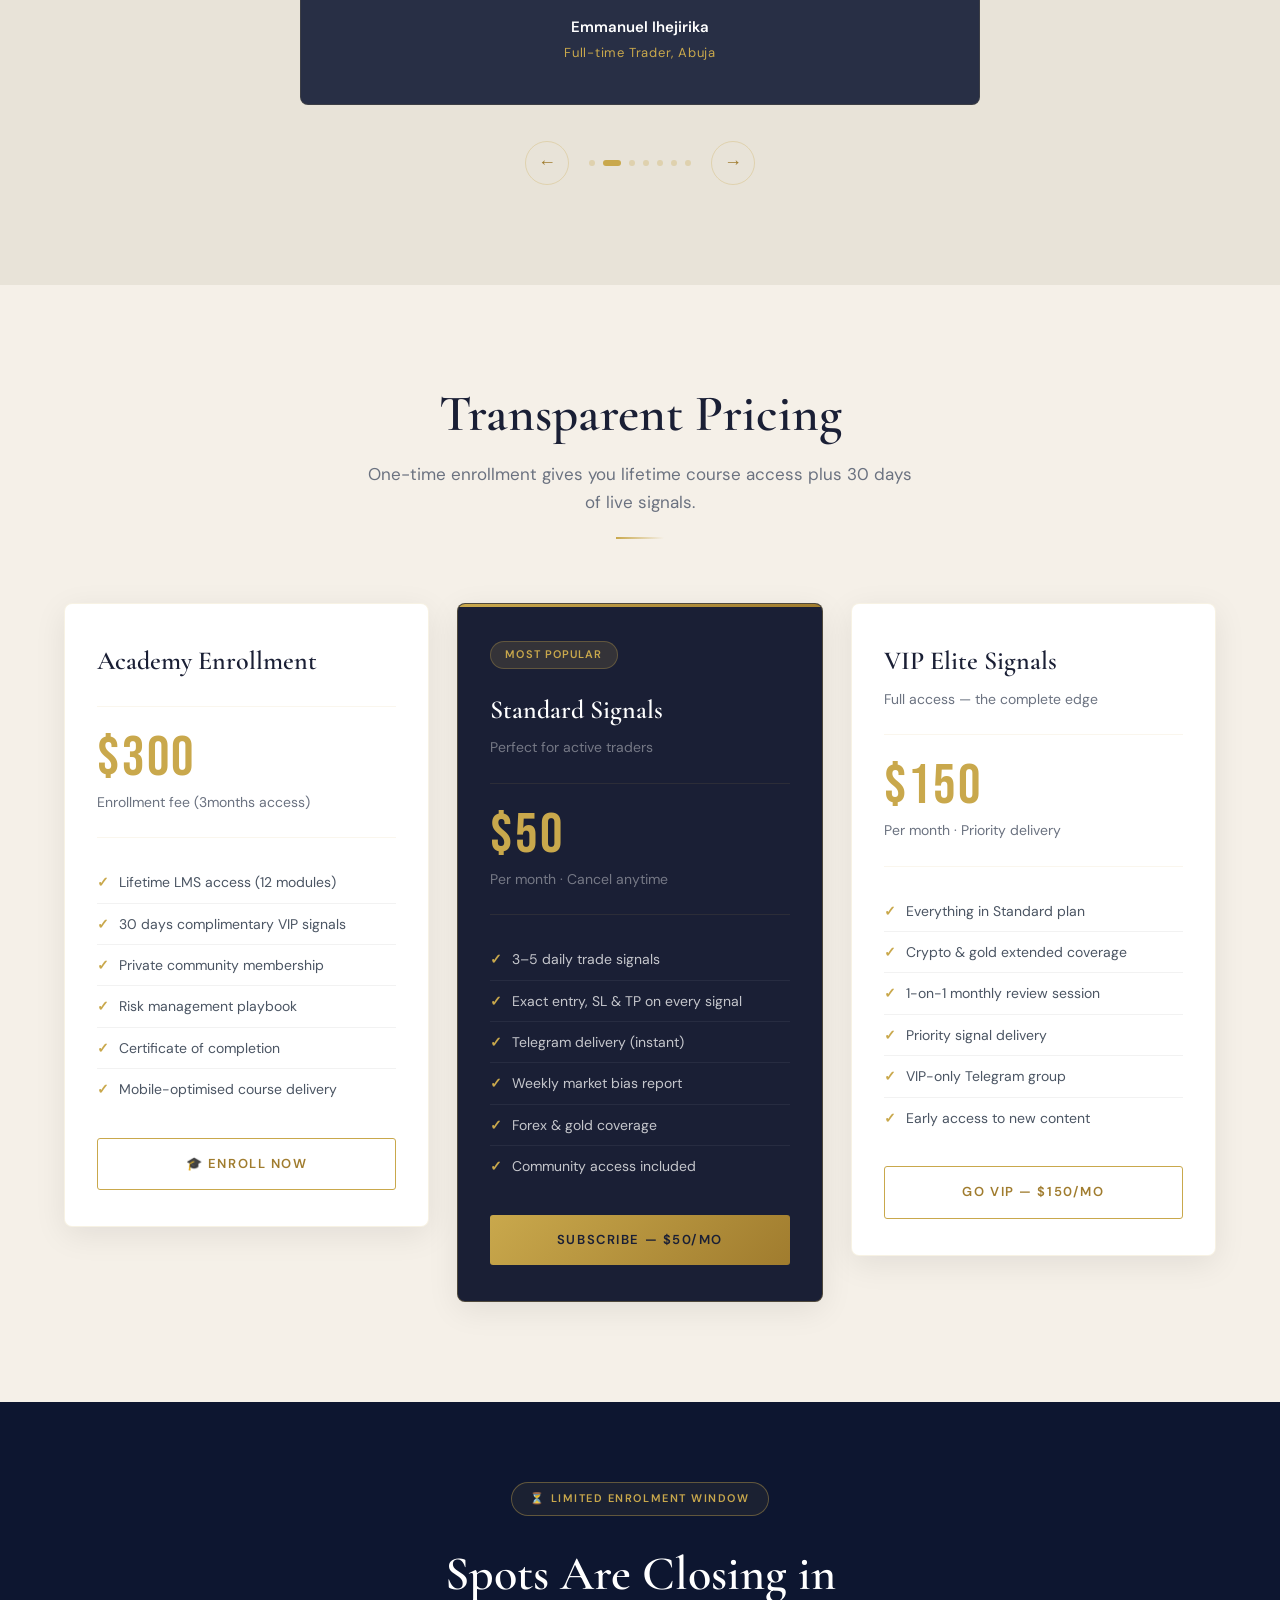
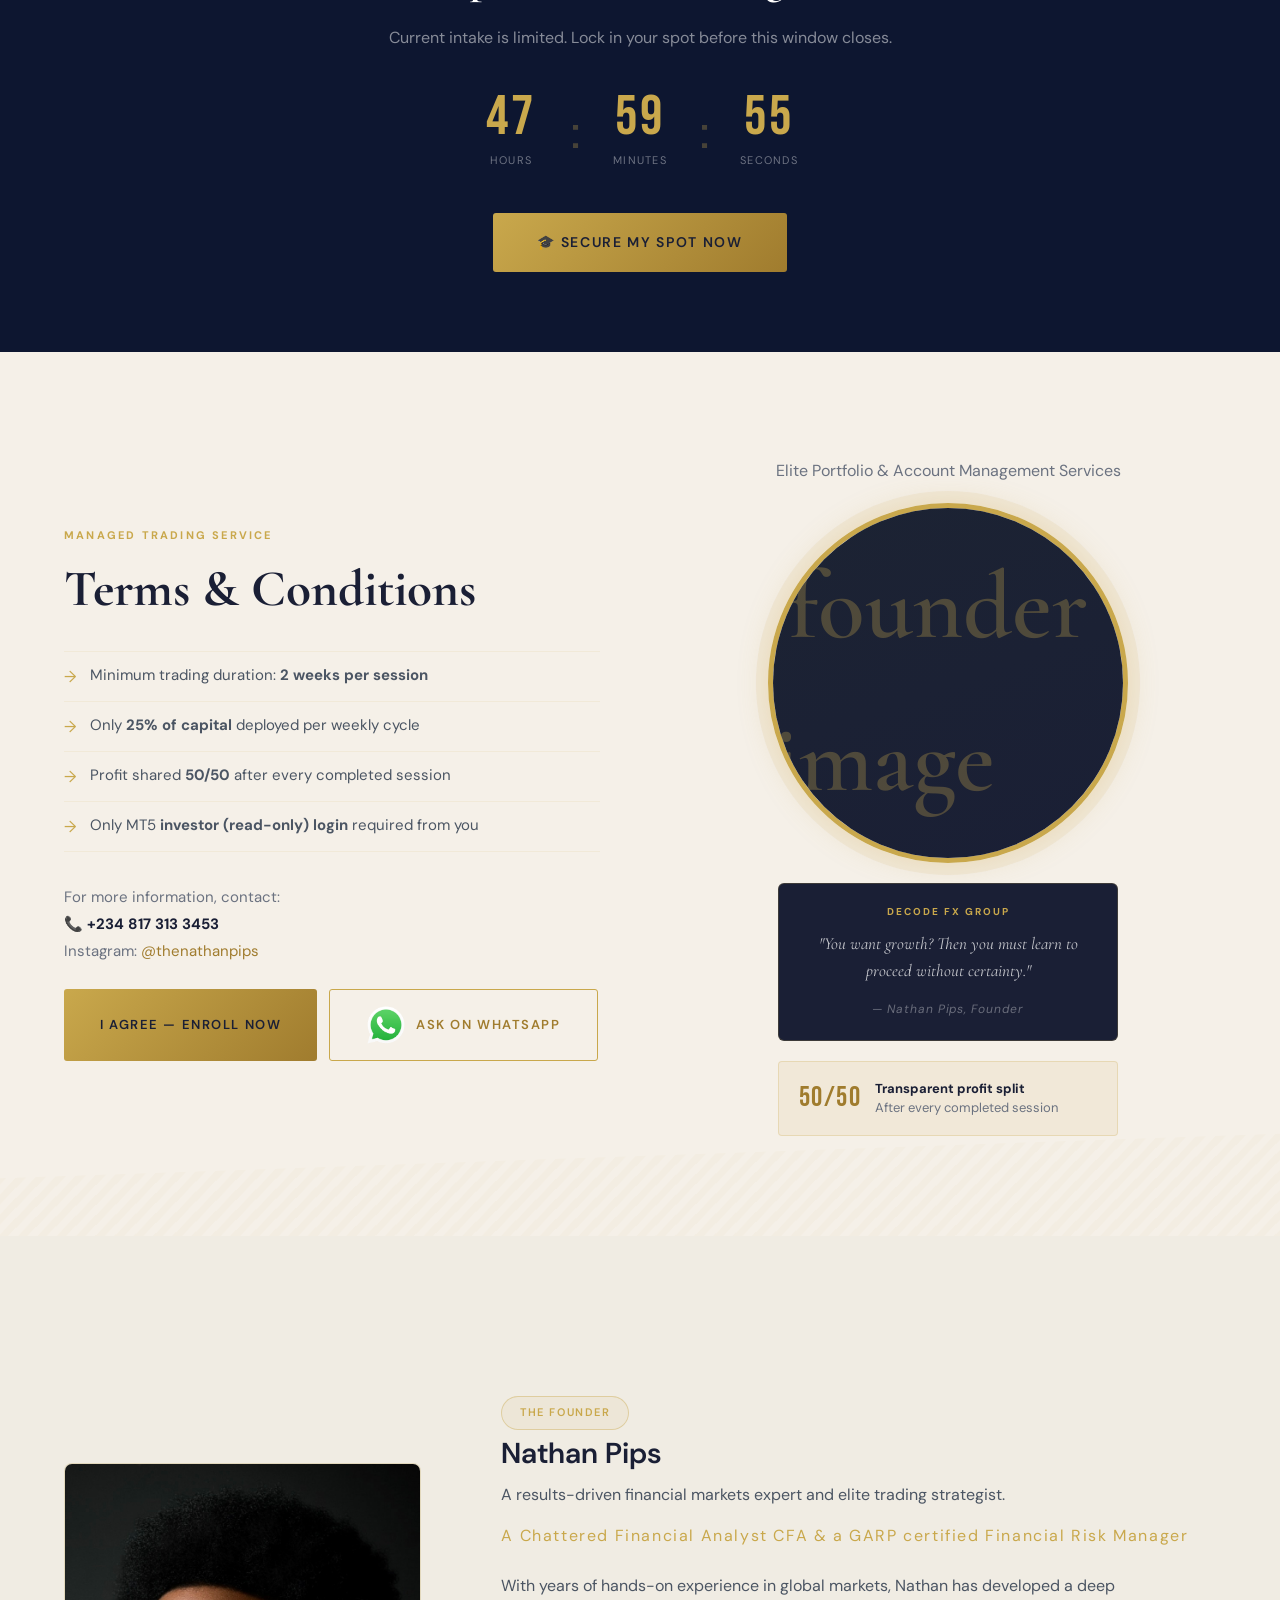
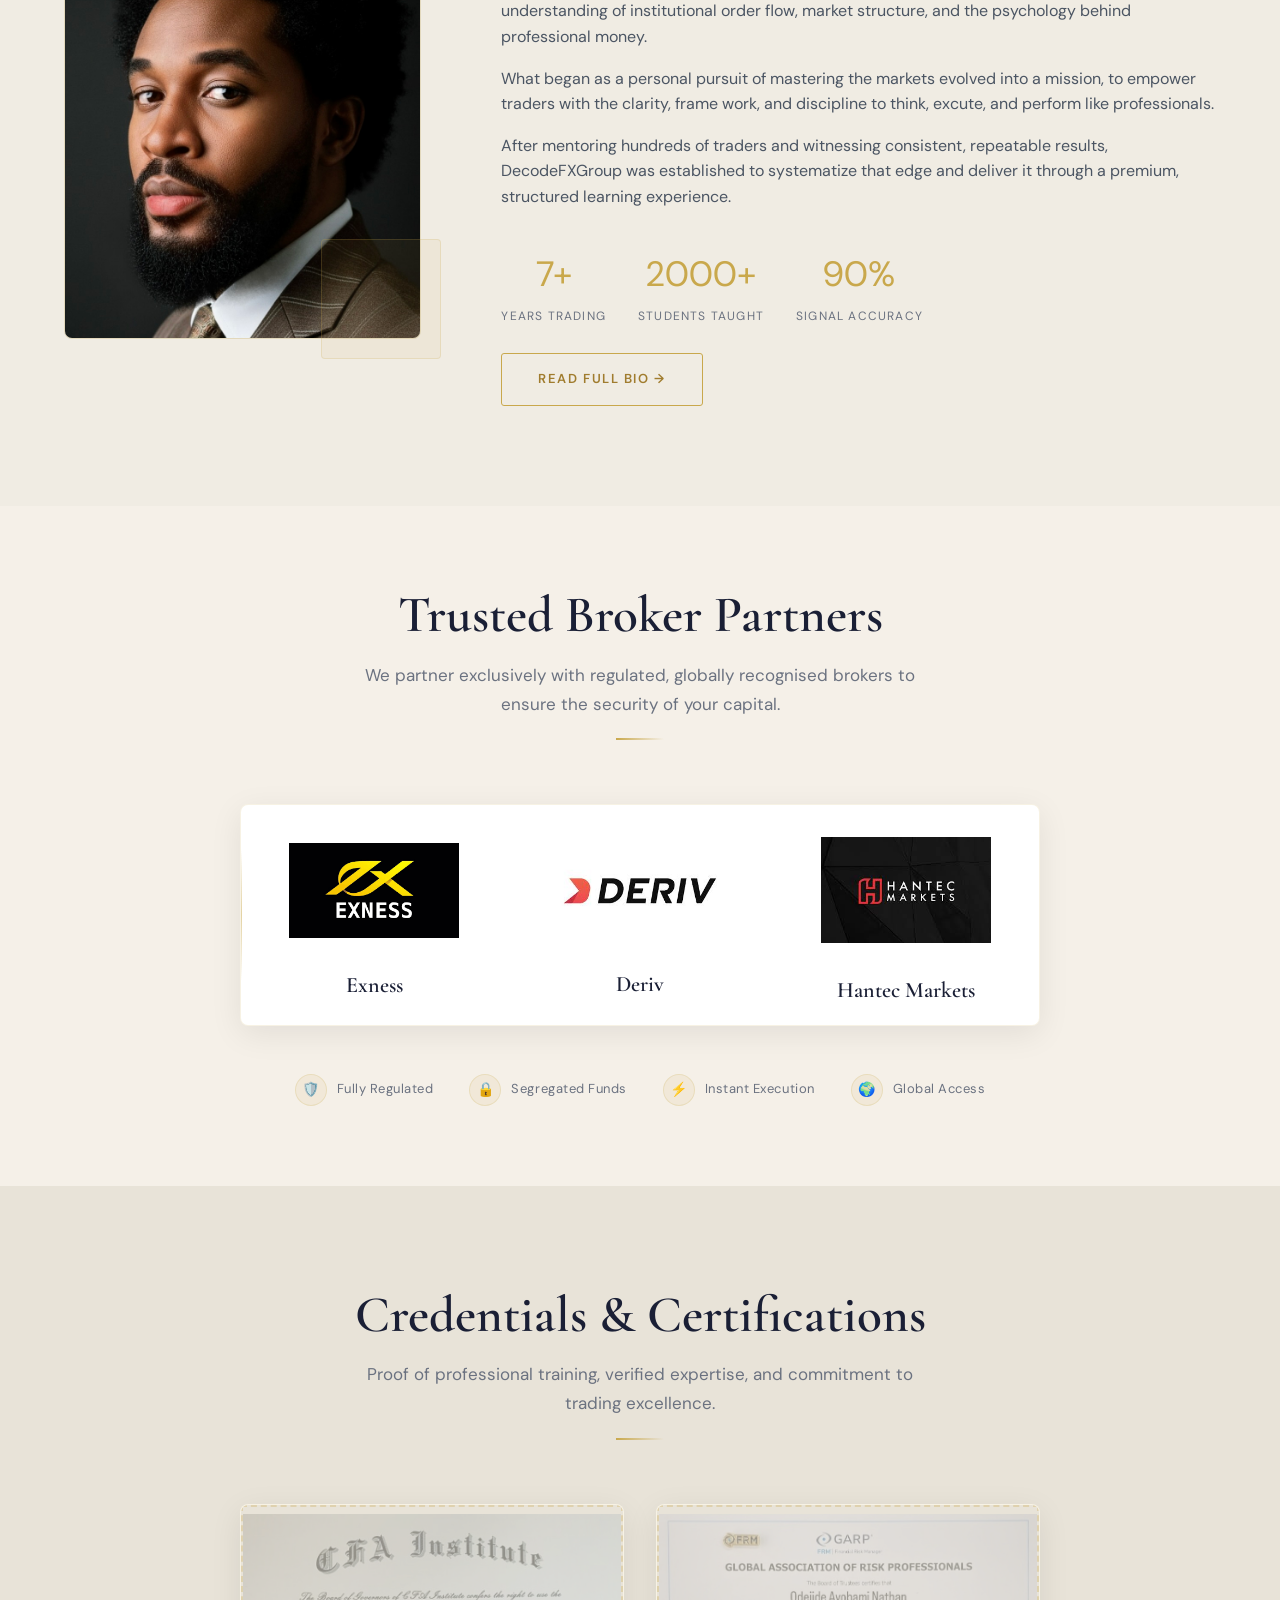
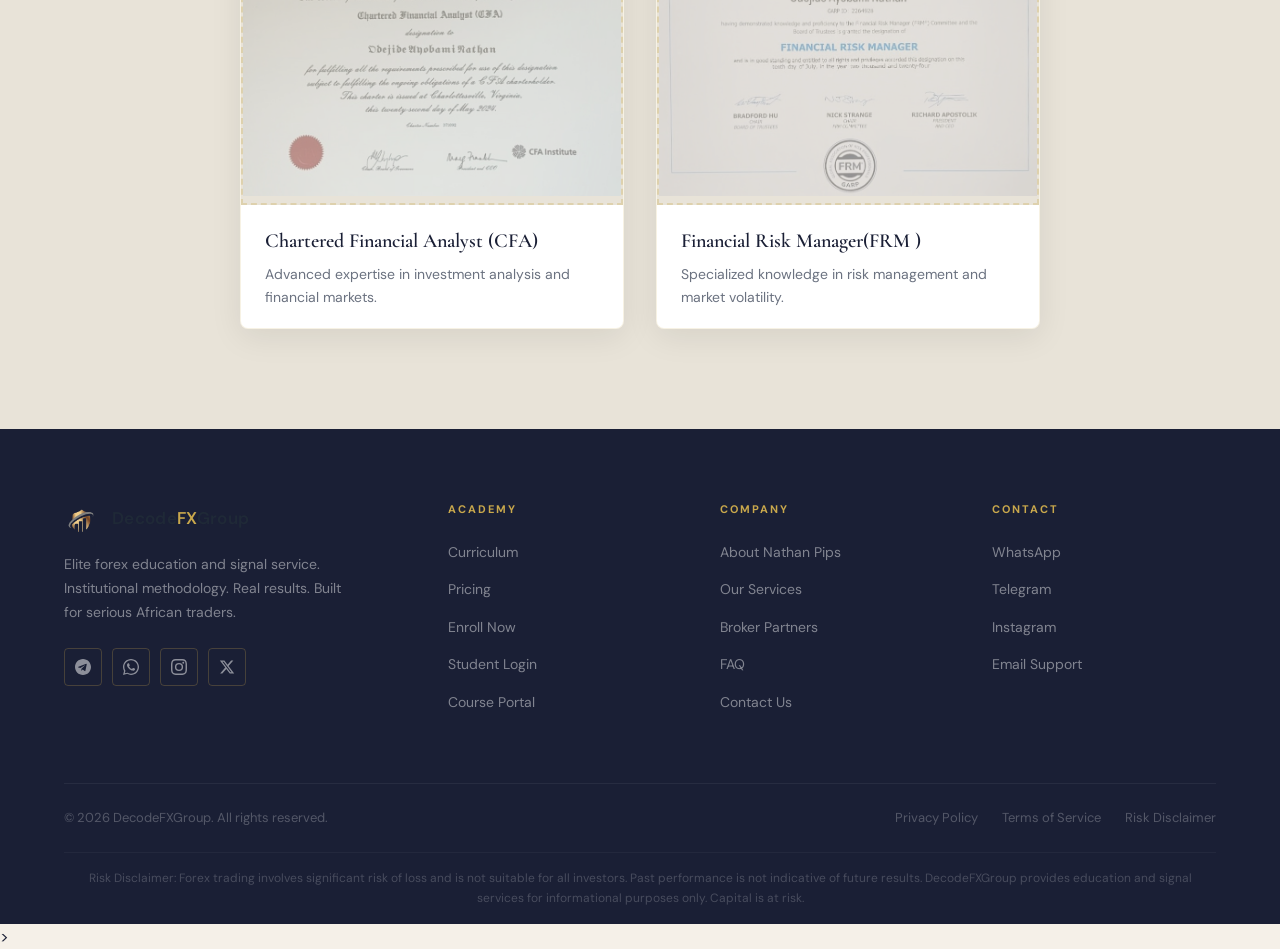
==== commit 00dfd329: "Add files via upload file updated" ====
--- a/index.html
+++ b/index.html
@@ -316,7 +316,7 @@
         </div>
         <div class="curriculum-item reveal reveal-delay-2">
           <div class="curriculum-num">03</div>
-          <h4>Liquidity Flux Tradind (LFT)</h4>
+          <h4>Liquidity Flux Trading (LFT)</h4>
           <p>Order blocks, fair value gaps, liquidity sweeps, and how to read the market from an institutional perspective.</p>
         </div>
         <div class="curriculum-item reveal reveal-delay-3">
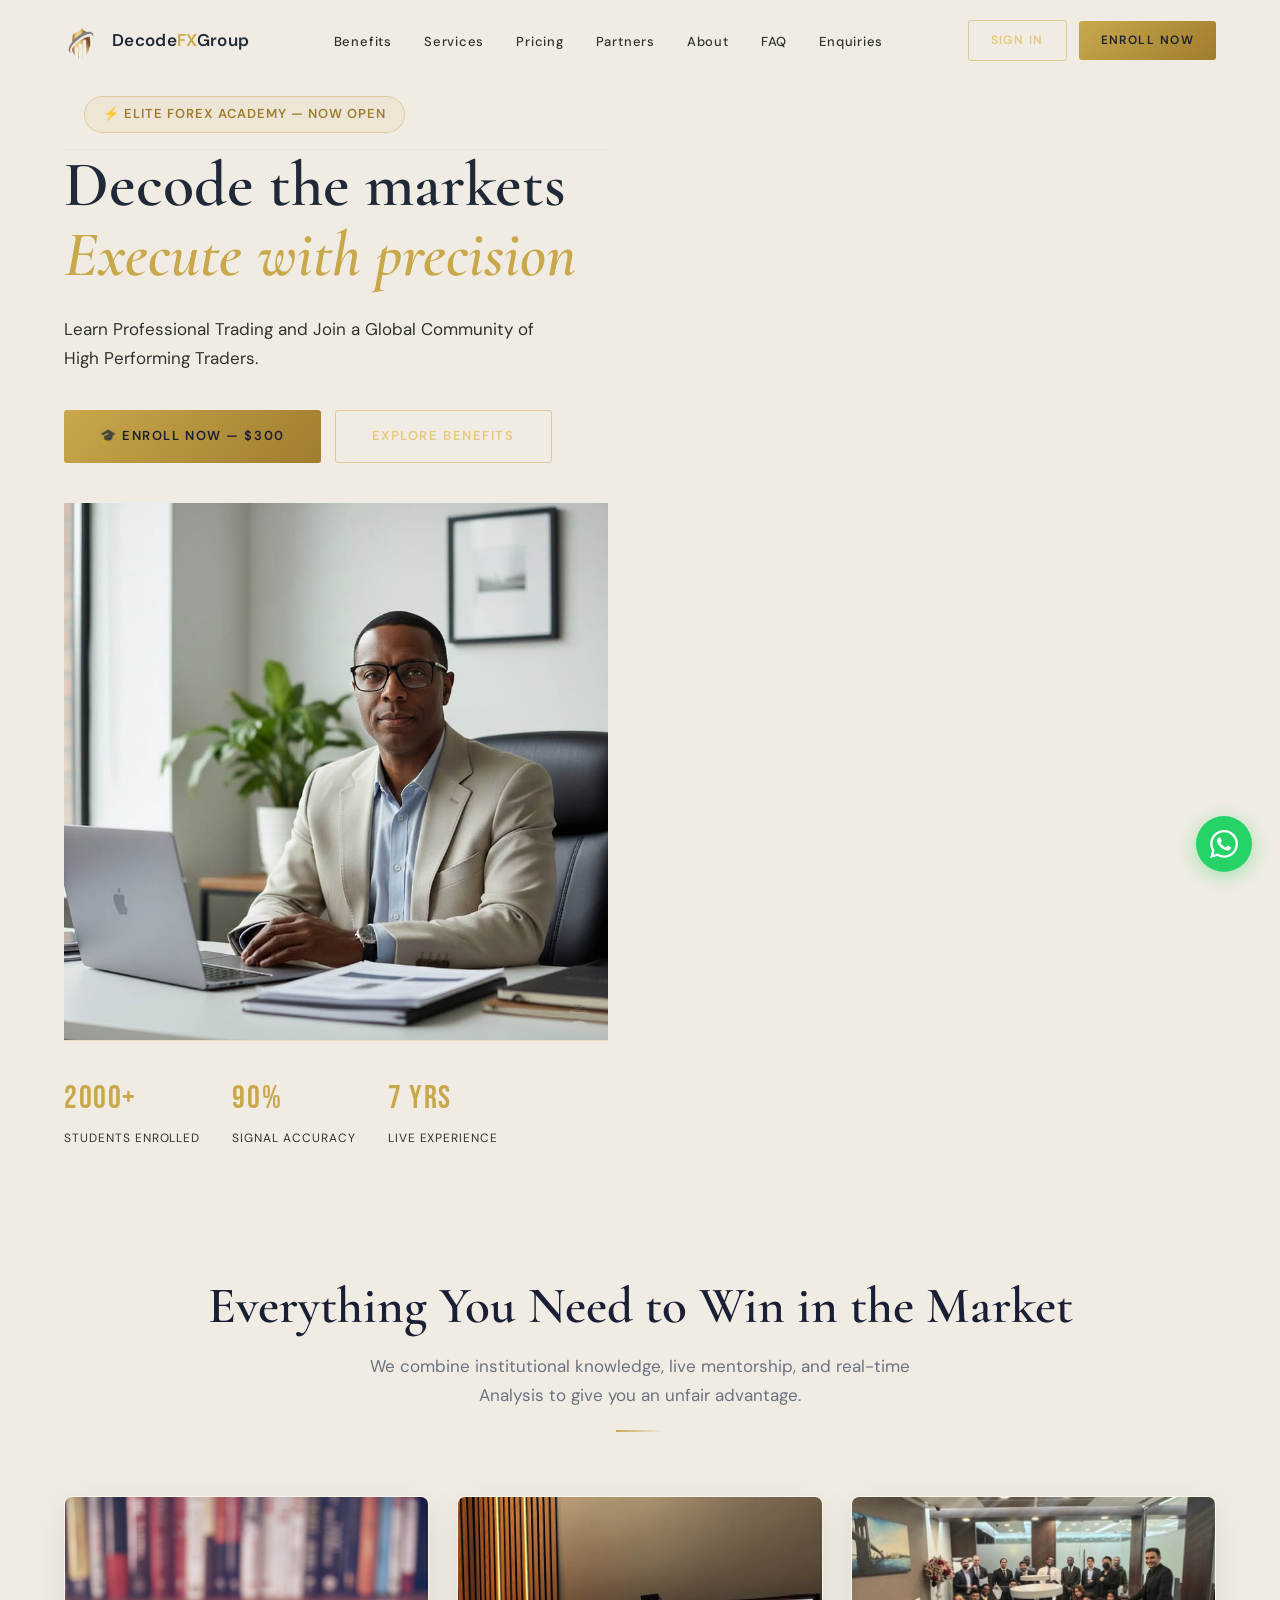
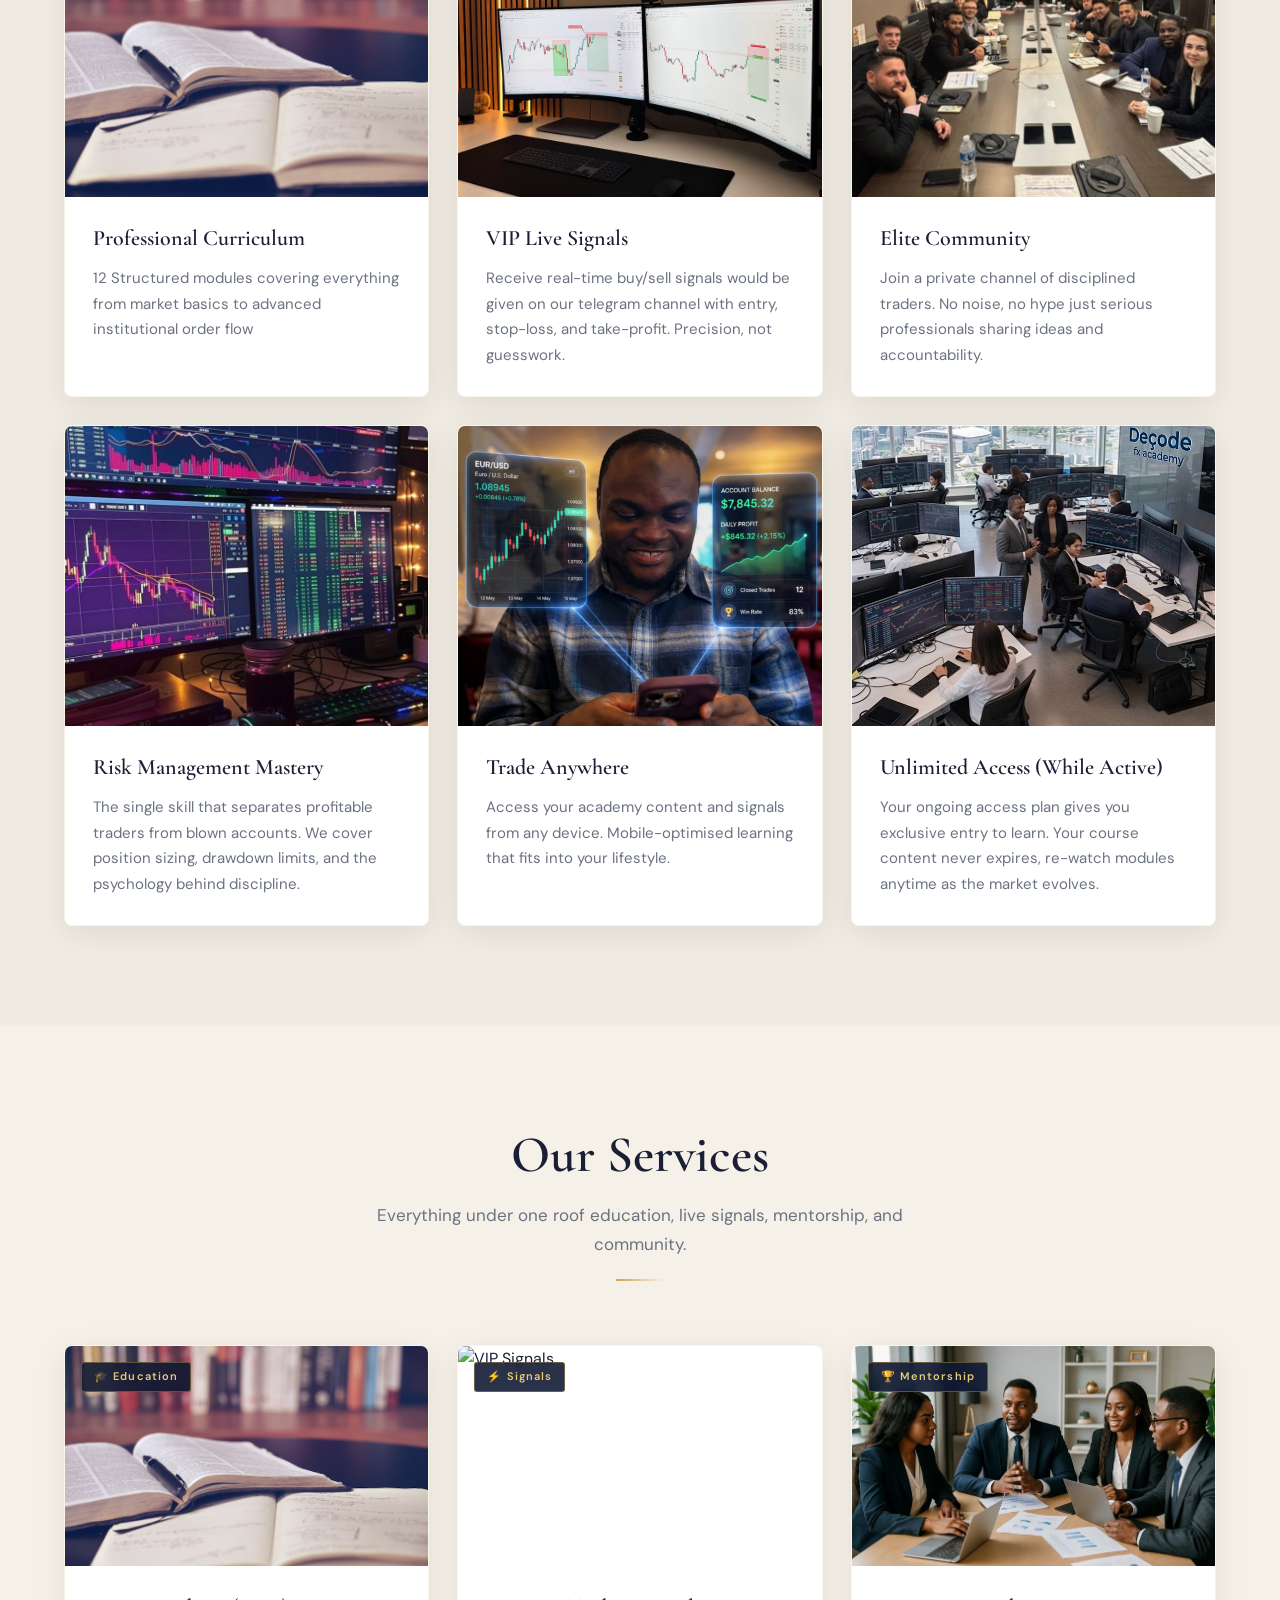
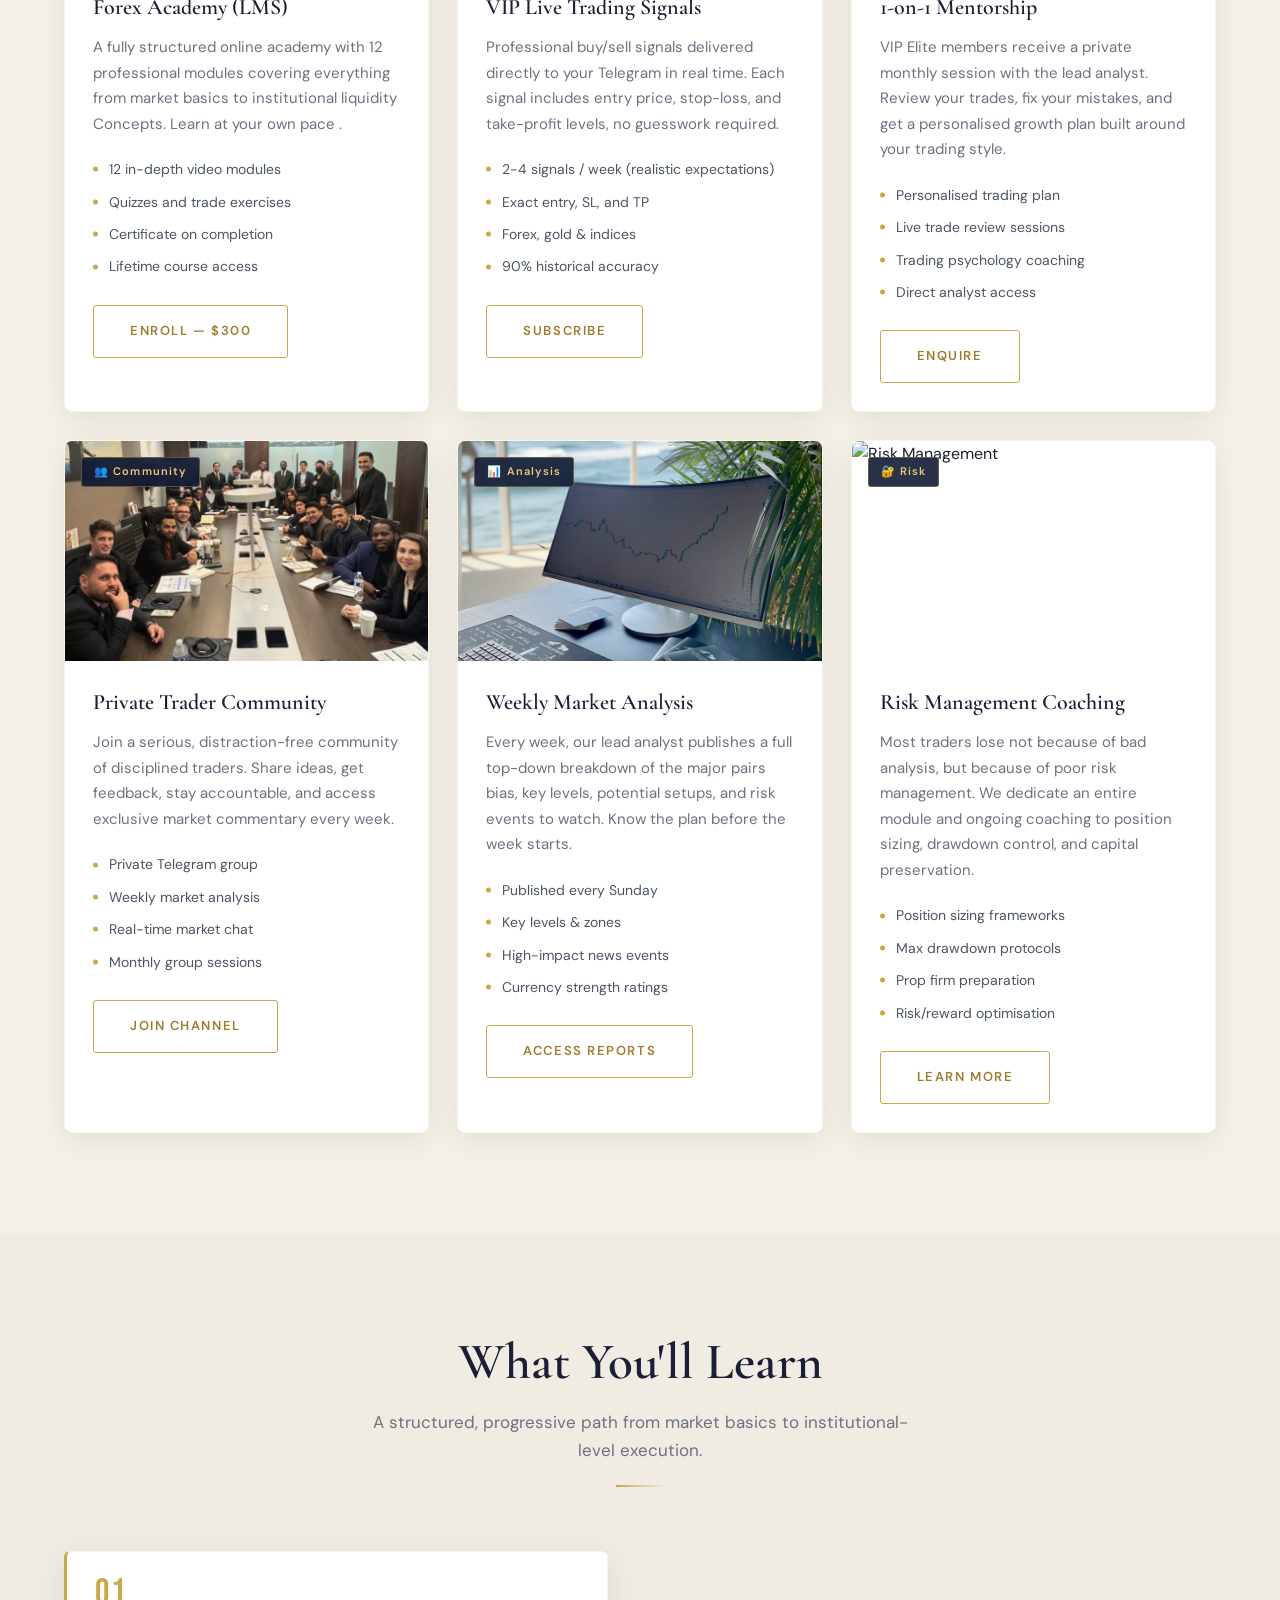
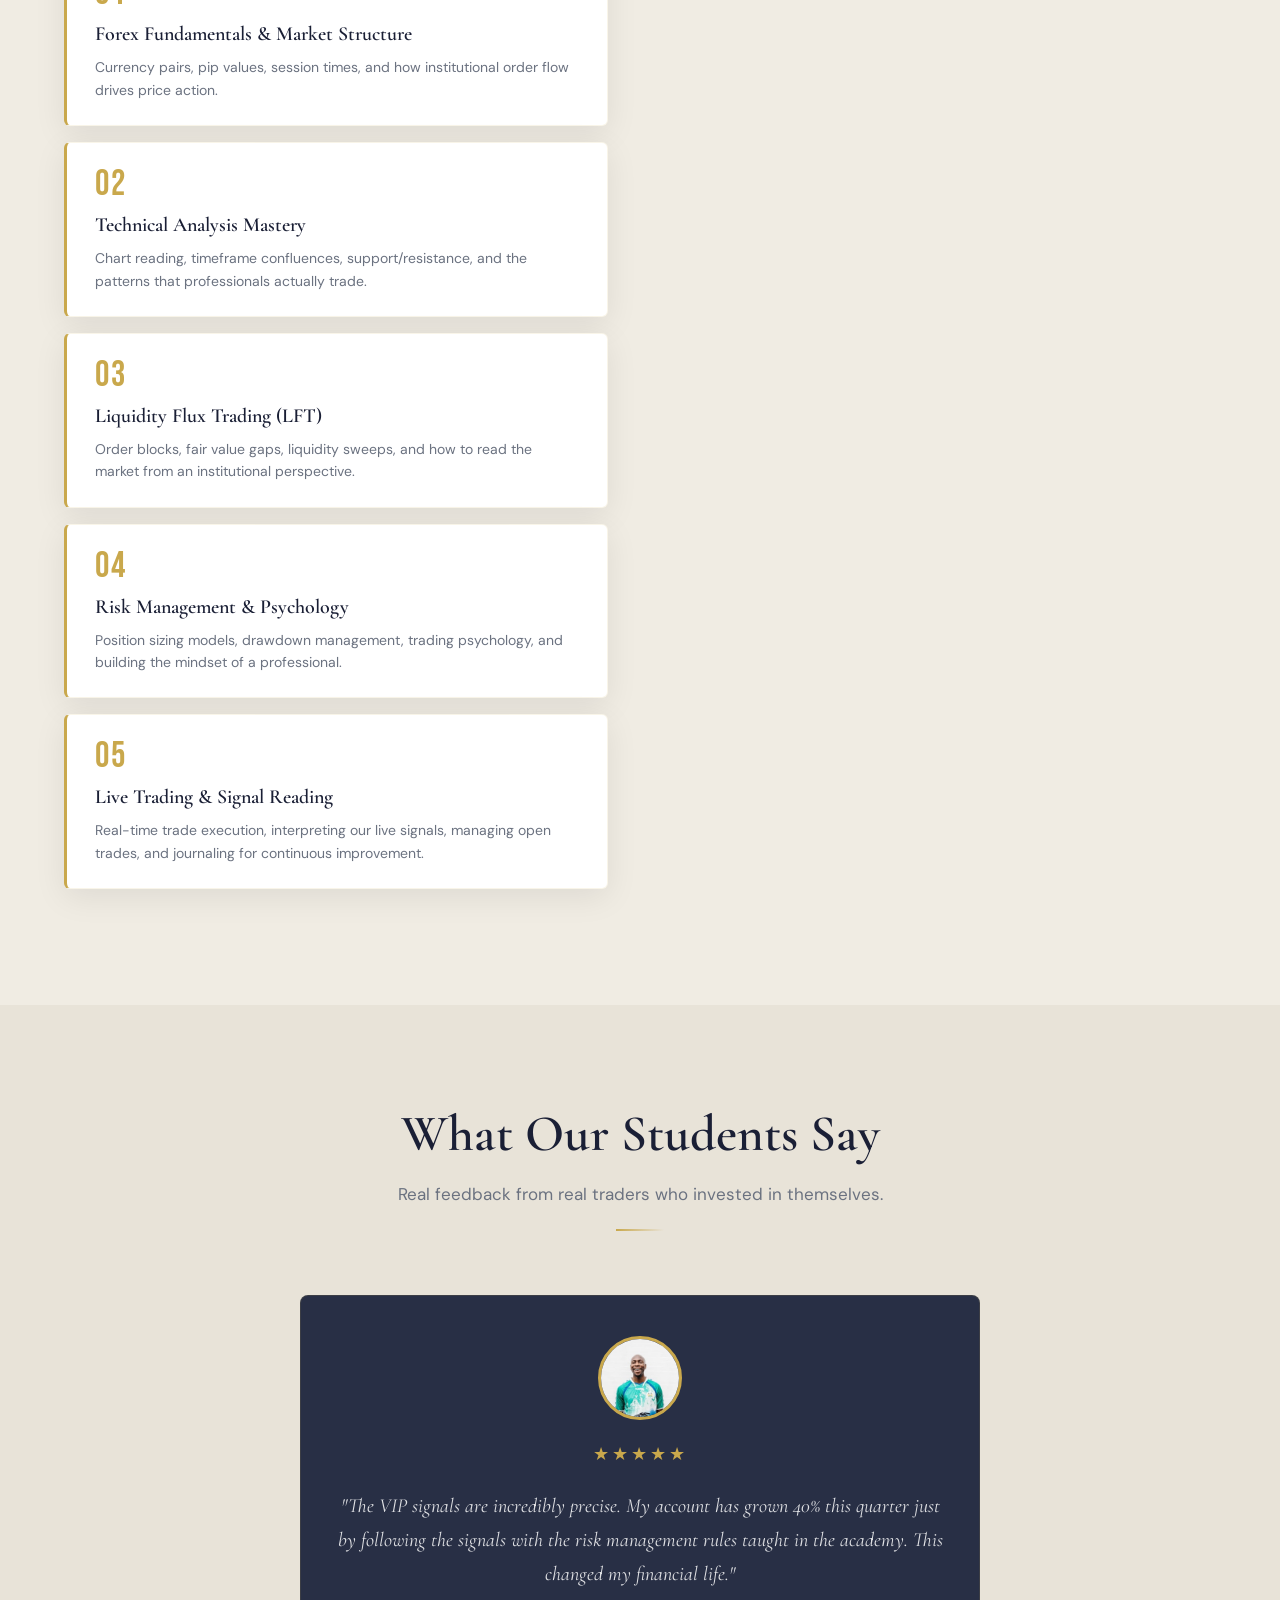
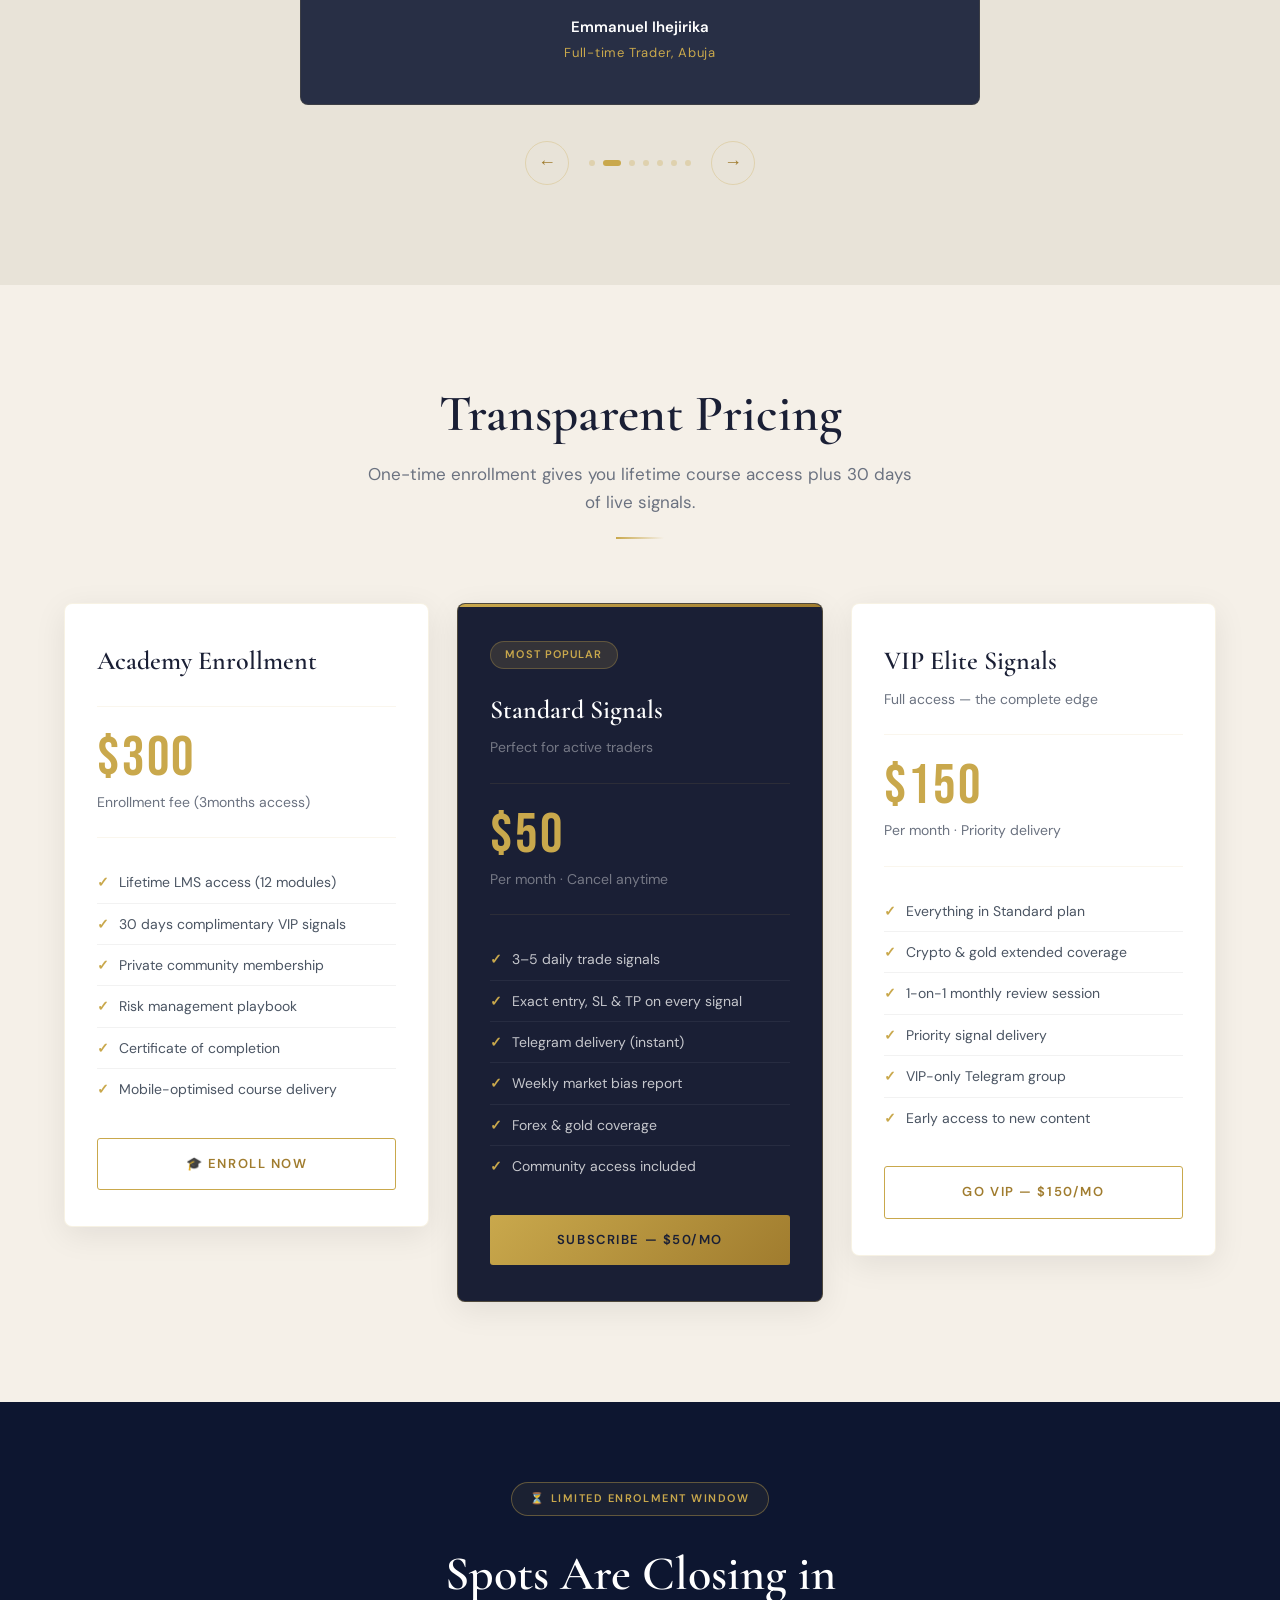
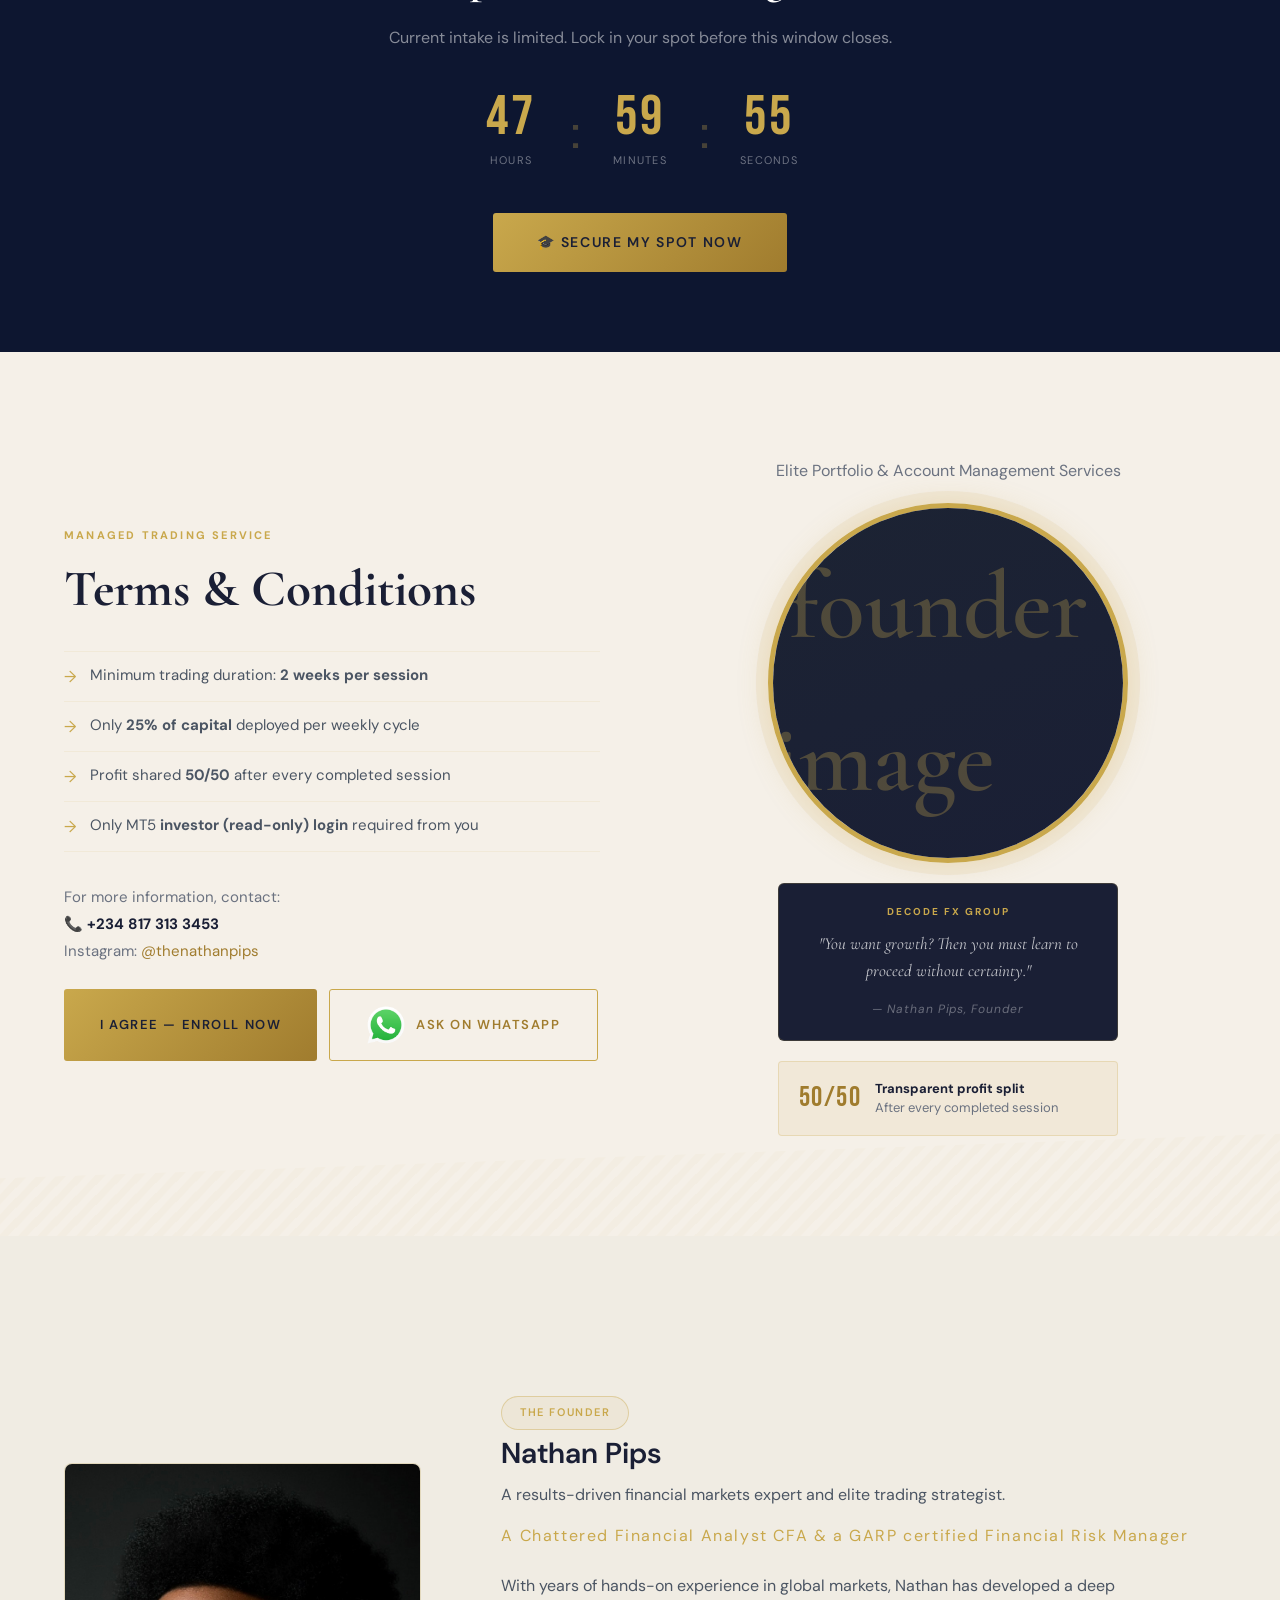
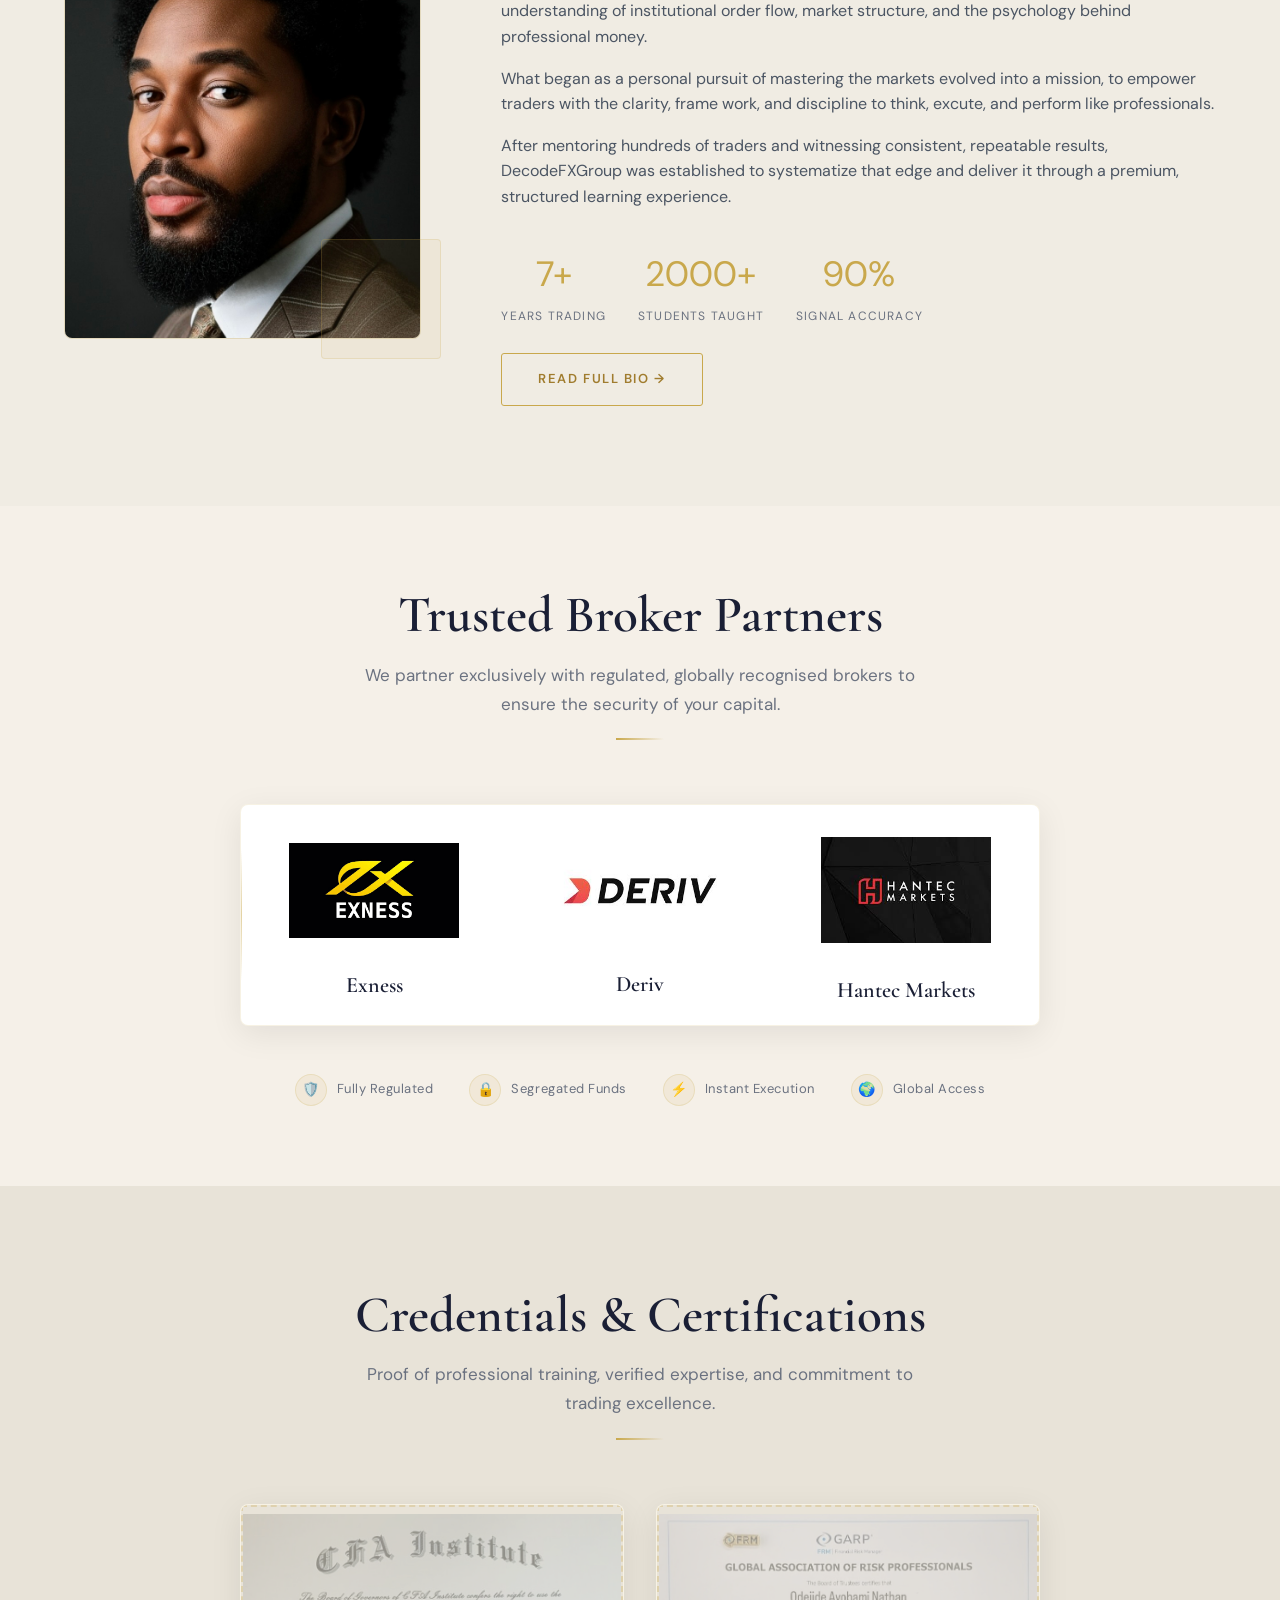
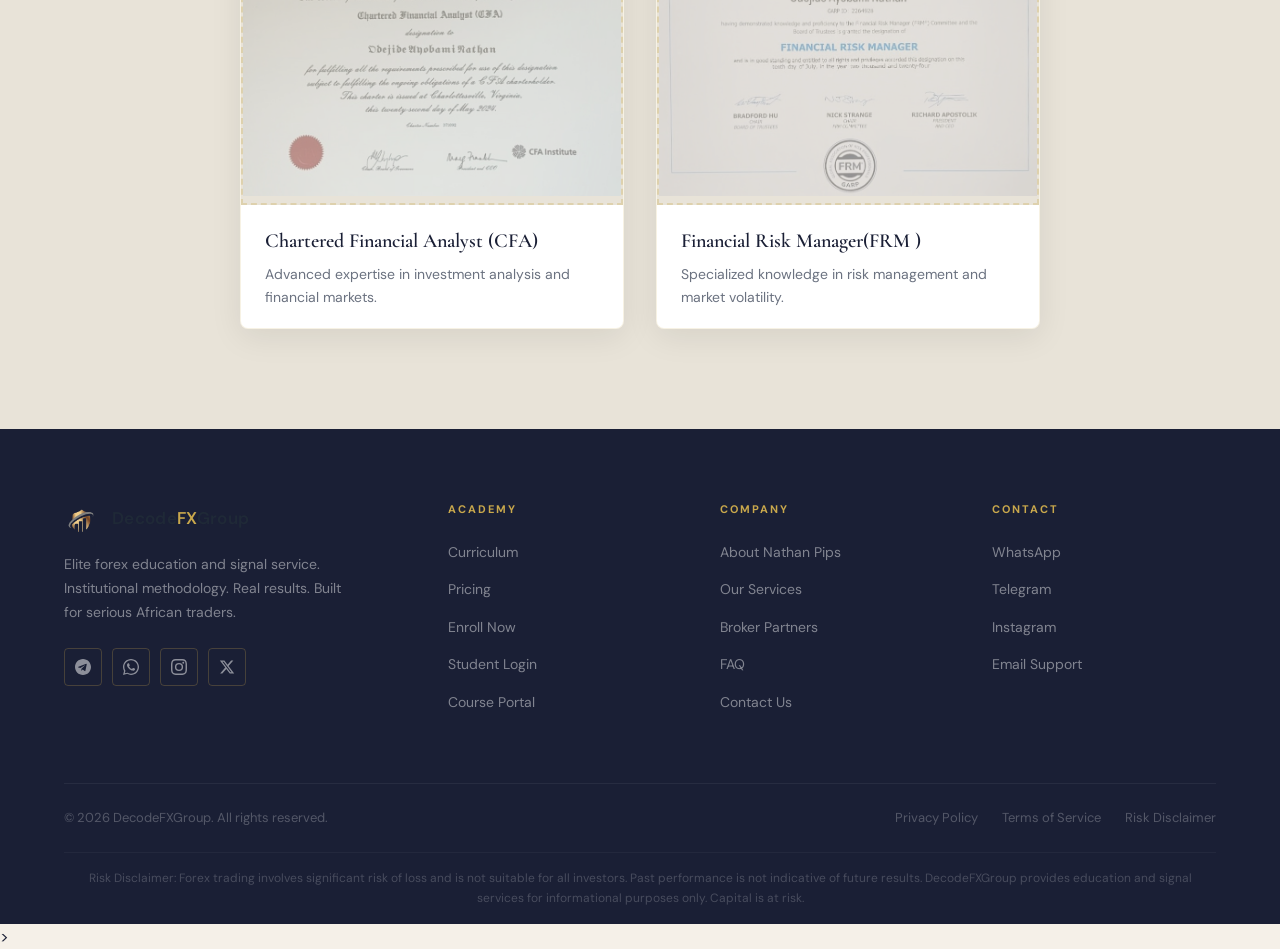
==== commit c461b1d3: "Add files via upload files updated" ====
--- a/index.html
+++ b/index.html
@@ -155,7 +155,7 @@
       </div>
       <div class="benefit-card reveal reveal-delay-1">
         <div class="benefit-img">
-          <img src="Images/any.PNG" alt="tradeanywhere image" height="350">
+          <img src="Images/trade-anywhere.jpg" alt="tradeanywhere image" height="350">
         </div>
         <div class="benefit-body">
           <h3>Trade Anywhere</h3>
--- a/css/style.css
+++ b/css/style.css
@@ -116,6 +116,19 @@
   overflow-x: hidden;
   line-height: 1.6;
 }
+body {
+  margin: 0;
+  padding: 0;
+  min-height: 100%;
+  overflow-x: hidden;
+  overflow-y: auto;  /* ← this allows vertical scrolling */
+}
+.page-body {
+  padding: 24px 28px;
+  max-width: 1200px;
+  margin: 0 auto;
+  padding-bottom: 60px;  /* ← breathing room at the bottom */
+}
 
 /* App-shell pages (dashboard, academy, account) */
 body.app-shell {
@@ -1303,50 +1316,437 @@
 /* ══════════════════════════════════════════
    31. SIDEBAR LAYOUT (dashboard, academy, account)
 ══════════════════════════════════════════ */
+/* ══ SIDEBAR COMPLETE CSS ══════════════════════════════════ */
+
 .sidebar {
-  width: var(--sidebar-width);
-  background: var(--navy-mid);
+  width: 260px;
   height: 100vh;
   position: fixed;
-  left: 0; top: 0;
+  left: 0;
+  top: 0;
   z-index: 200;
+  background: #0d1630;
   display: flex;
   flex-direction: column;
-  transition: transform .35s cubic-bezier(.4,0,.2,1);
-}
-.sidebar-logo { padding: 28px 24px 20px; border-bottom: 1px solid rgba(255,255,255,0.06); }
-.sidebar-logo-inner { display: flex; align-items: center; gap: 10px; }
-.sidebar-logo-mark { width: 34px; height: 34px; background: linear-gradient(135deg, var(--gold), var(--gold-dark)); border-radius: 4px; display: flex; align-items: center; justify-content: center; font-family: 'Bebas Neue', sans-serif; font-size: 18px; color: var(--navy); flex-shrink: 0; }
-.sidebar-logo-text { font-size: 15px; font-weight: 600; color: #fff; letter-spacing: .02em; }
-.sidebar-logo-text span { color: var(--gold); }
-.sidebar-user { padding: 20px 24px; border-bottom: 1px solid rgba(255,255,255,0.06); }
-.sidebar-avatar { width: 40px; height: 40px; border-radius: 50%; background: linear-gradient(135deg, var(--gold), var(--gold-dark)); display: flex; align-items: center; justify-content: center; font-family: 'Bebas Neue', sans-serif; font-size: 18px; color: var(--navy); margin-bottom: 10px; }
-.sidebar-user-name { font-size: 14px; font-weight: 600; color: #fff; }
-.sidebar-user-plan { font-size: 11px; color: var(--gold); letter-spacing: .08em; text-transform: uppercase; margin-top: 2px; }
-.sidebar-sub-status { display: flex; align-items: center; gap: 6px; margin-top: 8px; font-size: 11px; color: rgba(255,255,255,0.35); }
-.sub-dot          { width: 6px; height: 6px; border-radius: 50%; background: var(--success); }
-.sub-dot.inactive { background: var(--danger); }
-.sidebar-nav { flex: 1; padding: 16px 12px; overflow-y: auto; }
-.sidebar-section-label { font-size: 10px; font-weight: 700; letter-spacing: .16em; text-transform: uppercase; color: rgba(255,255,255,0.25); padding: 8px 12px; margin-bottom: 4px; }
-.sidebar-link { display: flex; align-items: center; gap: 12px; padding: 11px 12px; border-radius: 4px; color: rgba(255,255,255,0.55); font-size: 13px; font-weight: 500; cursor: pointer; transition: all .25s; text-decoration: none; margin-bottom: 2px; }
-.sidebar-link:hover { background: rgba(255,255,255,0.06); color: rgba(255,255,255,0.9); }
-.sidebar-link.active { background: rgba(201,168,76,0.12); color: var(--gold-light); border: 1px solid rgba(201,168,76,0.15); }
-.sidebar-link svg { width: 16px; height: 16px; fill: currentColor; flex-shrink: 0; }
-.sidebar-link .badge-count { margin-left: auto; background: var(--gold); color: var(--navy); font-size: 10px; font-weight: 700; padding: 2px 7px; border-radius: 50px; }
-.sidebar-footer { padding: 16px 24px; border-top: 1px solid rgba(255,255,255,0.06); }
-.sidebar-footer a { display: flex; align-items: center; gap: 10px; font-size: 13px; color: rgba(255,255,255,0.35); transition: color .3s; text-decoration: none; cursor: pointer; }
-.sidebar-footer a:hover { color: rgba(255,255,255,0.7); }
-.sidebar-footer svg { width: 16px; height: 16px; fill: currentColor; }
-.sidebar-overlay { display: none; position: fixed; inset: 0; background: rgba(0,0,0,0.5); z-index: 199; }
-.sidebar-overlay.visible { display: block; }
-.main-content { margin-left: var(--sidebar-width); flex: 1; height: 100vh; overflow-y: auto; background: var(--cream); }
-.topbar { background: rgba(245,240,232,0.95); backdrop-filter: blur(8px); border-bottom: 1px solid rgba(201,168,76,0.12); padding: 0 32px; height: 64px; display: flex; align-items: center; justify-content: space-between; position: sticky; top: 0; z-index: 100; }
-.topbar-left h2 { font-family: 'Cormorant Garamond', serif; font-size: 22px; font-weight: 600; color: var(--text-dark); }
-.topbar-left p   { font-size: 12px; color: var(--text-muted); margin-top: 1px; }
-.topbar-right    { display: flex; align-items: center; gap: 12px; }
-.sidebar-toggle  { display: none; background: none; border: none; cursor: pointer; padding: 8px; }
-.sidebar-toggle svg { width: 20px; height: 20px; fill: var(--text-dark); }
-.page-body { padding: 32px; }
+  overflow: hidden;
+  transition: transform 0.35s cubic-bezier(0.4, 0, 0.2, 1);
+}
+
+/* ── Logo area ─────────────────────────────────────────── */
+.sidebar-logo {
+  padding: 24px 20px 20px;
+  border-bottom: 1px solid rgba(255,255,255,0.06);
+  flex-shrink: 0;
+}
+.sidebar-logo-inner {
+  display: flex;
+  align-items: center;
+  gap: 10px;
+}
+.sidebar-logo-mark {
+  width: 36px;
+  height: 36px;
+  min-width: 36px;
+  min-height: 36px;
+  background: linear-gradient(135deg, #c9a84c, #a07c2e);
+  border-radius: 6px;
+  display: flex;
+  align-items: center;
+  justify-content: center;
+  flex-shrink: 0;
+  overflow: hidden;
+}
+.sidebar-logo-text {
+  font-size: 15px;
+  font-weight: 600;
+  color: #fff;
+  white-space: nowrap;
+}
+.sidebar-logo-text span {
+  color: #c9a84c;
+}
+
+/* ── User info area ────────────────────────────────────── */
+.sidebar-user {
+  padding: 16px 20px;
+  border-bottom: 1px solid rgba(255,255,255,0.06);
+  flex-shrink: 0;
+}
+.sidebar-avatar {
+  width: 38px;
+  height: 38px;
+  min-width: 38px;
+  border-radius: 50%;
+  background: linear-gradient(135deg, #c9a84c, #a07c2e);
+  display: flex;
+  align-items: center;
+  justify-content: center;
+  font-family: 'Bebas Neue', sans-serif;
+  font-size: 16px;
+  color: #1a1f35;
+  margin-bottom: 10px;
+}
+.sidebar-user-name {
+  font-size: 14px;
+  font-weight: 600;
+  color: #fff;
+  white-space: nowrap;
+  overflow: hidden;
+  text-overflow: ellipsis;
+}
+.sidebar-user-plan {
+  font-size: 11px;
+  color: #c9a84c;
+  letter-spacing: .08em;
+  text-transform: uppercase;
+  margin-top: 3px;
+}
+.sidebar-sub-status {
+  display: flex;
+  align-items: center;
+  gap: 6px;
+  margin-top: 8px;
+  font-size: 11px;
+  color: rgba(255,255,255,0.35);
+}
+.sub-dot {
+  width: 6px;
+  height: 6px;
+  min-width: 6px;
+  border-radius: 50%;
+  background: #4caf8a;
+}
+.sub-dot.inactive {
+  background: #e05252;
+}
+
+/* ── Navigation links ──────────────────────────────────── */
+/* ══ SIDEBAR ═══════════════════════════════════════════ */
+.sidebar {
+  width: 260px;
+  height: 100vh;
+  position: fixed;
+  left: 0;
+  top: 0;
+  z-index: 200;
+  background: #0d1630;
+  display: flex;
+  flex-direction: column;
+  overflow: hidden;
+  transition: transform 0.35s cubic-bezier(0.4,0,0.2,1);
+}
+
+/* Logo block */
+.sidebar-logo {
+  padding: 20px 16px;
+  border-bottom: 1px solid rgba(255,255,255,0.07);
+  flex-shrink: 0;
+}
+.sidebar-logo-inner {
+  display: flex;
+  align-items: center;
+  gap: 10px;
+}
+.sidebar-logo-mark {
+  width: 34px;
+  height: 34px;
+  min-width: 34px;
+  min-height: 34px;
+  background: linear-gradient(135deg,#c9a84c,#a07c2e);
+  border-radius: 4px;
+  display: flex;
+  align-items: center;
+  justify-content: center;
+  font-family: 'Bebas Neue', sans-serif;
+  font-size: 18px;
+  color: #1a1f35;
+  flex-shrink: 0;
+}
+.sidebar-logo-text {
+  font-size: 15px;
+  font-weight: 600;
+  color: #ffffff;
+  white-space: nowrap;
+  line-height: 1;
+}
+.sidebar-logo-text span {
+  color: #c9a84c;
+}
+
+/* User info block */
+.sidebar-user {
+  padding: 14px 16px;
+  border-bottom: 1px solid rgba(255,255,255,0.07);
+  flex-shrink: 0;
+}
+.sidebar-avatar {
+  width: 36px;
+  height: 36px;
+  min-width: 36px;
+  min-height: 36px;
+  border-radius: 50%;
+  background: linear-gradient(135deg,#c9a84c,#a07c2e);
+  display: flex;
+  align-items: center;
+  justify-content: center;
+  font-family: 'Bebas Neue', sans-serif;
+  font-size: 15px;
+  color: #1a1f35;
+  margin-bottom: 8px;
+  flex-shrink: 0;
+}
+.sidebar-user-name {
+  font-size: 13px;
+  font-weight: 600;
+  color: #ffffff;
+  white-space: nowrap;
+  overflow: hidden;
+  text-overflow: ellipsis;
+  line-height: 1.3;
+}
+.sidebar-user-plan {
+  font-size: 10px;
+  color: #c9a84c;
+  letter-spacing: .1em;
+  text-transform: uppercase;
+  margin-top: 3px;
+  line-height: 1.3;
+}
+.sidebar-sub-status {
+  display: flex;
+  align-items: center;
+  gap: 6px;
+  margin-top: 7px;
+  font-size: 11px;
+  color: rgba(255,255,255,0.3);
+}
+.sub-dot {
+  width: 6px;
+  height: 6px;
+  min-width: 6px;
+  border-radius: 50%;
+  background: #4caf8a;
+  flex-shrink: 0;
+}
+.sub-dot.inactive {
+  background: #e05252;
+}
+
+/* Nav block — scrollable middle section */
+.sidebar-nav {
+  flex: 1;                    /* ← takes all remaining height */
+  overflow-y: auto;           /* ← scrolls if nav links are too many */
+  overflow-x: hidden;
+  padding: 8px 10px;
+  min-height: 0;              /* ← critical: allows flex child to shrink */
+}
+.sidebar-section-label {
+  display: block;
+  font-size: 10px;
+  font-weight: 700;
+  letter-spacing: .16em;
+  text-transform: uppercase;
+  color: rgba(255,255,255,0.22);
+  padding: 6px 8px 4px;
+}
+.sidebar-link {
+  display: flex;
+  align-items: center;
+  gap: 10px;
+  padding: 9px 10px;
+  border-radius: 5px;
+  color: rgba(255,255,255,0.5);
+  font-size: 13px;
+  font-weight: 500;
+  cursor: pointer;
+  transition: all .2s;
+  text-decoration: none;
+  margin-bottom: 1px;
+  border: 1px solid transparent;
+  white-space: nowrap;
+  overflow: hidden;
+}
+.sidebar-link span {
+  overflow: hidden;
+  text-overflow: ellipsis;
+}
+.sidebar-link svg {
+  fill: currentColor;
+  flex-shrink: 0;
+}
+.sidebar-link:hover {
+  background: rgba(255,255,255,0.06);
+  color: rgba(255,255,255,0.85);
+}
+.sidebar-link.active {
+  background: rgba(201,168,76,0.12);
+  color: #e8c97a;
+  border-color: rgba(201,168,76,0.2);
+}
+.sidebar-link .badge-count {
+  margin-left: auto;
+  background: #c9a84c;
+  color: #1a1f35;
+  font-size: 10px;
+  font-weight: 700;
+  padding: 1px 6px;
+  border-radius: 50px;
+  flex-shrink: 0;
+}
+
+/* Sign out — pinned to bottom */
+.sidebar-footer {
+  padding: 12px 16px;
+  border-top: 1px solid rgba(255,255,255,0.07);
+  flex-shrink: 0;
+}
+.sidebar-footer a {
+  display: flex;
+  align-items: center;
+  gap: 10px;
+  font-size: 13px;
+  color: rgba(255,255,255,0.3);
+  transition: color .3s;
+  text-decoration: none;
+  white-space: nowrap;
+}
+.sidebar-footer a:hover {
+  color: rgba(255,255,255,0.7);
+}
+.sidebar-footer svg {
+  fill: currentColor;
+  flex-shrink: 0;
+}
+
+/* Overlay backdrop for mobile */
+.sidebar-overlay {
+  display: none;
+  position: fixed;
+  inset: 0;
+  background: rgba(0,0,0,0.55);
+  z-index: 199;
+}
+.sidebar-overlay.visible {
+  display: block;
+}
+
+/* Main content area */
+.main-content {
+  margin-left: 0;
+  width: 100%;
+  min-height: 100vh;
+  background: #f5f0e8;
+  padding-top: 64px;
+  overflow-y: auto;  /* ← allows content to scroll */
+}
+/* Topbar */
+.topbar {
+  position: sticky;
+  top: 0;
+  z-index: 100;
+  background: rgba(245,240,232,0.96);
+  backdrop-filter: blur(8px);
+  border-bottom: 1px solid rgba(201,168,76,0.12);
+  padding: 0 24px;
+  height: 58px;
+  min-height: 58px;
+  display: flex;
+  align-items: center;
+  justify-content: space-between;
+  flex-shrink: 0;
+}
+.topbar-left h2 {
+  font-family: 'Cormorant Garamond', serif;
+  font-size: 20px;
+  font-weight: 600;
+  color: #1a1f35;
+  line-height: 1.2;
+}
+.topbar-left p {
+  font-size: 11px;
+  color: #6b7280;
+  margin-top: 1px;
+  line-height: 1.3;
+}
+
+/* Hamburger — hidden on desktop */
+.sidebar-toggle {
+  display: none;
+  background: none;
+  border: none;
+  cursor: pointer;
+  padding: 6px;
+  flex-shrink: 0;
+}
+.sidebar-toggle svg {
+  width: 22px;
+  height: 22px;
+  fill: #1a1f35;
+  display: block;
+}
+
+/* Page body */
+.page-body {
+  padding: 24px;
+  flex: 1;
+}
+
+/* ══ MOBILE 768px ═══════════════════════════════════════ */
+@media (max-width: 768px) {
+  .sidebar {
+    transform: translateX(-100%);
+    z-index: 300;
+    width: 260px;
+  }
+  .sidebar.open {
+    transform: translateX(0);
+    box-shadow: 4px 0 24px rgba(0,0,0,0.4);
+  }
+  .main-content {
+    margin-left: 0;
+    width: 100%;
+  }
+  .sidebar-toggle {
+    display: block;
+  }
+  .page-body {
+    padding: 14px;
+  }
+  .topbar {
+    padding: 0 14px;
+  }
+  .stats-grid {
+    grid-template-columns: repeat(2,1fr);
+    gap: 12px;
+  }
+  .content-grid {
+    grid-template-columns: 1fr;
+    gap: 14px;
+  }
+  .signals-grid {
+    grid-template-columns: 1fr;
+    gap: 12px;
+  }
+  .upgrade-card {
+    flex-direction: column;
+    gap: 14px;
+  }
+  .sub-card {
+    flex-direction: column;
+    align-items: flex-start;
+  }
+}
+
+/* ══ SMALL MOBILE 480px ═════════════════════════════════ */
+@media (max-width: 480px) {
+  .stats-grid {
+    grid-template-columns: 1fr;
+  }
+  .topbar-left h2 {
+    font-size: 17px;
+  }
+}
+
 
 /* ══════════════════════════════════════════
    32. DASHBOARD STAT CARDS
@@ -1572,14 +1972,6 @@
   .form-row         { grid-template-columns: 1fr; }
   .philosophy-grid  { grid-template-columns: 1fr; }
   .cta-banner-actions { flex-direction: column; align-items: center; }
-  /* Sidebar collapse on mobile */
-  .sidebar          { transform: translateX(-100%); }
-  .sidebar.open     { transform: translateX(0); }
-  .main-content     { margin-left: 0; }
-  .sidebar-toggle   { display: block; }
-  .page-body        { padding: 20px; }
-  .stats-grid       { grid-template-columns: 1fr 1fr; }
-  .upgrade-card     { flex-direction: column; }
   .sub-details-grid { grid-template-columns: 1fr 1fr; }
   .payment-cards    { grid-template-columns: 1fr; }
   .plan-grid        { grid-template-columns: 1fr; }
@@ -1630,4 +2022,1092 @@
     width: 80px;
     height: 80px;
   }
+}
+/* ══ COURSE PROGRESS MODULE LIST ══════════════════════ */
+.module-list {
+  display: flex;
+  flex-direction: column;
+  gap: 0;
+}
+
+.module-row {
+  display: flex;
+  align-items: center;
+  gap: 12px;
+  padding: 12px 0;
+  border-bottom: 1px solid rgba(201,168,76,0.08);
+}
+
+.module-row:last-child {
+  border-bottom: none;
+}
+
+/* Status icon circle */
+.module-status-icon {
+  width: 32px;
+  height: 32px;
+  min-width: 32px;
+  border-radius: 50%;
+  display: flex;
+  align-items: center;
+  justify-content: center;
+  font-size: 12px;
+  font-weight: 700;
+  flex-shrink: 0;
+}
+.module-status-icon.complete {
+  background: rgba(76,175,138,0.12);
+  color: #4caf8a;
+  border: 1.5px solid rgba(76,175,138,0.3);
+  font-size: 14px;
+}
+.module-status-icon.progress {
+  background: rgba(201,168,76,0.12);
+  color: #c9a84c;
+  border: 1.5px solid rgba(201,168,76,0.35);
+  font-size: 11px;
+}
+.module-status-icon.locked {
+  background: rgba(0,0,0,0.04);
+  border: 1.5px solid rgba(0,0,0,0.08);
+  font-size: 13px;
+}
+
+/* Module info — title + mini bar */
+.module-info {
+  flex: 1;
+  min-width: 0;
+}
+.module-title {
+  display: block;
+  font-size: 13px;
+  font-weight: 500;
+  color: #1a1f35;
+  line-height: 1.4;
+  white-space: nowrap;
+  overflow: hidden;
+  text-overflow: ellipsis;
+}
+.module-title.locked-text {
+  color: #9ca3af;
+}
+
+/* Mini progress bar inside row */
+.module-mini-bar {
+  height: 3px;
+  background: #e8e3d8;
+  border-radius: 2px;
+  margin-top: 5px;
+  overflow: hidden;
+}
+.module-mini-fill {
+  height: 100%;
+  background: linear-gradient(90deg, #c9a84c, #a07c2e);
+  border-radius: 2px;
+}
+
+/* Tag badge on right side */
+.module-tag {
+  font-size: 11px;
+  font-weight: 700;
+  padding: 3px 10px;
+  border-radius: 50px;
+  letter-spacing: .04em;
+  flex-shrink: 0;
+  white-space: nowrap;
+}
+.module-tag.complete {
+  background: rgba(76,175,138,0.1);
+  color: #4caf8a;
+  border: 1px solid rgba(76,175,138,0.25);
+}
+.module-tag.progress {
+  background: rgba(201,168,76,0.1);
+  color: #a07c2e;
+  border: 1px solid rgba(201,168,76,0.3);
+}
+.module-tag.locked {
+  background: rgba(0,0,0,0.05);
+  color: #9ca3af;
+  border: 1px solid rgba(0,0,0,0.08);
+}
+/* ══ SIGNAL FEED — BLURRED GATE ══════════════════════ */
+.signals-section {
+  position: relative;
+  margin-bottom: 24px;
+}
+
+/* The grid of signal cards */
+.signals-grid {
+  display: grid;
+  grid-template-columns: repeat(2, 1fr);
+  gap: 16px;
+}
+
+/* Blur the cards when gate is active */
+.signals-blurred {
+  filter: blur(4px);
+  pointer-events: none;
+  user-select: none;
+  opacity: 0.6;
+}
+
+/* Gate overlay — sits on top of blurred cards */
+.signals-gate {
+  position: absolute;
+  inset: 0;
+  display: flex;
+  align-items: center;
+  justify-content: center;
+  z-index: 10;
+  padding: 16px;
+}
+
+.signals-gate-inner {
+  background: rgba(255, 255, 255, 0.92);
+  backdrop-filter: blur(12px);
+  -webkit-backdrop-filter: blur(12px);
+  border: 1px solid rgba(201,168,76,0.25);
+  border-radius: 12px;
+  padding: 28px 24px;
+  text-align: center;
+  max-width: 360px;
+  width: 100%;
+  box-shadow: 0 8px 32px rgba(0,0,0,0.12);
+}
+
+.signals-gate-icon {
+  font-size: 36px;
+  margin-bottom: 12px;
+  display: block;
+}
+
+.signals-gate-inner h4 {
+  font-family: 'Cormorant Garamond', serif;
+  font-size: 22px;
+  font-weight: 600;
+  color: #1a1f35;
+  margin-bottom: 10px;
+}
+
+.signals-gate-inner p {
+  font-size: 14px;
+  color: #6b7280;
+  line-height: 1.65;
+  margin-bottom: 20px;
+}
+
+.signals-gate-btn {
+  display: inline-flex;
+  align-items: center;
+  gap: 8px;
+  background: linear-gradient(135deg, #c9a84c, #a07c2e);
+  color: #1a1f35;
+  font-family: 'DM Sans', sans-serif;
+  font-size: 13px;
+  font-weight: 700;
+  letter-spacing: .08em;
+  text-transform: uppercase;
+  padding: 13px 28px;
+  border-radius: 4px;
+  text-decoration: none;
+  transition: all .3s;
+  margin-bottom: 14px;
+  width: 100%;
+  justify-content: center;
+}
+
+.signals-gate-btn:hover {
+  opacity: 0.9;
+  transform: translateY(-2px);
+  box-shadow: 0 0 24px rgba(201,168,76,0.3);
+}
+
+.signals-gate-note {
+  display: block;
+  font-size: 11px;
+  color: #9ca3af;
+  letter-spacing: .04em;
+}
+
+/* Mobile — single column signals */
+@media (max-width: 768px) {
+  .signals-grid {
+    grid-template-columns: 1fr;
+  }
+  .signals-gate-inner {
+    padding: 22px 18px;
+  }
+  .signals-gate-inner h4 {
+    font-size: 19px;
+  }
+}
+/* ══ TOPBAR BACK BUTTON ══════════════════════════════ */
+.topbar-back-btn {
+  font-size: 13px;
+  font-weight: 600;
+  color: #a07c2e;
+  text-decoration: none;
+  letter-spacing: .04em;
+  transition: color .3s;
+  white-space: nowrap;
+}
+.topbar-back-btn:hover { color: #c9a84c; }
+
+/* ══ SUBSCRIPTION STATUS CARD ════════════════════════ */
+.acc-sub-card {
+  background: #1a1f35;
+  border: 1px solid rgba(201,168,76,0.2);
+  border-radius: 10px;
+  padding: 22px;
+  margin-bottom: 28px;
+  position: relative;
+  overflow: hidden;
+}
+.acc-sub-card::before {
+  content: '';
+  position: absolute;
+  top: 0; left: 0; right: 0;
+  height: 3px;
+  background: linear-gradient(90deg, #c9a84c, #a07c2e);
+}
+.acc-sub-top {
+  display: flex;
+  align-items: flex-start;
+  justify-content: space-between;
+  flex-wrap: wrap;
+  gap: 14px;
+  margin-bottom: 18px;
+}
+.acc-sub-label {
+  font-size: 10px;
+  font-weight: 700;
+  letter-spacing: .14em;
+  text-transform: uppercase;
+  color: rgba(255,255,255,0.3);
+  margin-bottom: 5px;
+}
+.acc-sub-top h2 {
+  font-family: 'Cormorant Garamond', serif;
+  font-size: clamp(20px, 3vw, 26px);
+  font-weight: 600;
+  color: #fff;
+  line-height: 1.2;
+}
+.acc-sub-email {
+  font-size: 13px;
+  color: rgba(255,255,255,0.35);
+  margin-top: 4px;
+}
+.sub-active-badge {
+  display: flex;
+  align-items: center;
+  gap: 6px;
+  background: rgba(76,175,138,0.15);
+  border: 1px solid rgba(76,175,138,0.3);
+  padding: 6px 14px;
+  border-radius: 50px;
+  font-size: 12px;
+  font-weight: 600;
+  color: #4caf8a;
+  white-space: nowrap;
+  flex-shrink: 0;
+}
+.sub-expired-badge {
+  display: flex;
+  align-items: center;
+  gap: 6px;
+  background: rgba(224,82,82,0.15);
+  border: 1px solid rgba(224,82,82,0.3);
+  padding: 6px 14px;
+  border-radius: 50px;
+  font-size: 12px;
+  font-weight: 600;
+  color: #e05252;
+  white-space: nowrap;
+  flex-shrink: 0;
+}
+.sub-badge-dot {
+  width: 6px;
+  height: 6px;
+  min-width: 6px;
+  border-radius: 50%;
+  background: currentColor;
+}
+.acc-details-grid {
+  display: grid;
+  grid-template-columns: repeat(3, 1fr);
+  gap: 12px;
+  margin-bottom: 18px;
+}
+.acc-detail-box {
+  background: rgba(255,255,255,0.05);
+  border-radius: 8px;
+  padding: 12px 14px;
+}
+.acc-detail-label {
+  display: block;
+  font-size: 10px;
+  font-weight: 700;
+  letter-spacing: .1em;
+  text-transform: uppercase;
+  color: rgba(255,255,255,0.3);
+  margin-bottom: 5px;
+}
+.acc-detail-value {
+  display: block;
+  font-size: 14px;
+  font-weight: 600;
+  color: #fff;
+  line-height: 1.3;
+}
+.acc-detail-value.gold { color: #c9a84c; }
+.acc-sub-actions {
+  display: flex;
+  flex-wrap: wrap;
+  gap: 10px;
+}
+
+/* ══ BUTTONS ══════════════════════════════════════════ */
+.acc-btn-primary {
+  display: inline-flex;
+  align-items: center;
+  gap: 8px;
+  padding: 10px 20px;
+  background: linear-gradient(135deg, #c9a84c, #a07c2e);
+  color: #1a1f35;
+  border: none;
+  border-radius: 4px;
+  font-family: 'DM Sans', sans-serif;
+  font-size: 13px;
+  font-weight: 700;
+  letter-spacing: .06em;
+  text-decoration: none;
+  cursor: pointer;
+  transition: opacity .3s;
+  white-space: nowrap;
+}
+.acc-btn-primary:hover { opacity: .88; }
+.acc-btn-primary.acc-btn-full {
+  width: 100%;
+  justify-content: center;
+  margin-top: 16px;
+  padding: 14px 20px;
+}
+.acc-btn-outline {
+  display: inline-flex;
+  align-items: center;
+  gap: 8px;
+  padding: 10px 20px;
+  background: transparent;
+  border: 1px solid rgba(201,168,76,0.35);
+  color: #e8c97a;
+  border-radius: 4px;
+  font-family: 'DM Sans', sans-serif;
+  font-size: 13px;
+  font-weight: 600;
+  letter-spacing: .06em;
+  text-decoration: none;
+  cursor: pointer;
+  transition: all .3s;
+  white-space: nowrap;
+}
+.acc-btn-outline:hover { background: rgba(201,168,76,0.1); }
+.acc-btn-danger {
+  display: inline-flex;
+  align-items: center;
+  padding: 10px 20px;
+  background: transparent;
+  border: 1px solid rgba(224,82,82,0.3);
+  color: #e05252;
+  border-radius: 4px;
+  font-family: 'DM Sans', sans-serif;
+  font-size: 13px;
+  font-weight: 600;
+  letter-spacing: .06em;
+  cursor: pointer;
+  transition: all .3s;
+  white-space: nowrap;
+}
+.acc-btn-danger:hover { background: rgba(224,82,82,0.08); }
+
+/* ══ SECTION HEADER ══════════════════════════════════ */
+.acc-section-header {
+  display: flex;
+  align-items: center;
+  gap: 14px;
+  margin-bottom: 16px;
+  margin-top: 28px;
+}
+.acc-section-header h3 {
+  font-family: 'Cormorant Garamond', serif;
+  font-size: 20px;
+  font-weight: 600;
+  color: #1a1f35;
+  white-space: nowrap;
+}
+.acc-section-line {
+  flex: 1;
+  height: 1px;
+  background: rgba(201,168,76,0.15);
+}
+
+/* ══ PAYMENT METHOD CARDS ════════════════════════════ */
+.acc-pay-cards {
+  display: grid;
+  grid-template-columns: 1fr 1fr;
+  gap: 14px;
+  margin-bottom: 20px;
+}
+.acc-pay-card {
+  background: #fff;
+  border: 2px solid rgba(201,168,76,0.12);
+  border-radius: 10px;
+  padding: 20px 18px;
+  cursor: pointer;
+  transition: all .3s;
+  text-align: center;
+}
+.acc-pay-card:hover {
+  border-color: rgba(201,168,76,0.4);
+  transform: translateY(-2px);
+  box-shadow: 0 6px 20px rgba(0,0,0,0.08);
+}
+.acc-pay-card.selected {
+  border-color: #c9a84c;
+  background: rgba(201,168,76,0.04);
+  box-shadow: 0 4px 16px rgba(201,168,76,0.15);
+}
+.acc-pay-icon {
+  font-size: 28px;
+  margin-bottom: 10px;
+  display: block;
+}
+.acc-pay-card h4 {
+  font-size: 15px;
+  font-weight: 600;
+  color: #1a1f35;
+  margin-bottom: 6px;
+}
+.acc-pay-card p {
+  font-size: 12px;
+  color: #6b7280;
+  line-height: 1.5;
+}
+
+/* ══ PAYMENT DETAIL PANEL ════════════════════════════ */
+.acc-panel {
+  background: #fff;
+  border: 1px solid rgba(201,168,76,0.15);
+  border-radius: 10px;
+  padding: 22px;
+  margin-bottom: 20px;
+  box-shadow: 0 2px 12px rgba(0,0,0,0.06);
+}
+.acc-panel-title {
+  font-family: 'Cormorant Garamond', serif;
+  font-size: 20px;
+  font-weight: 600;
+  color: #1a1f35;
+  margin-bottom: 6px;
+}
+.acc-panel-sub {
+  font-size: 13px;
+  color: #6b7280;
+  margin-bottom: 18px;
+  line-height: 1.6;
+}
+.acc-panel-rows {
+  display: flex;
+  flex-direction: column;
+  border: 1px solid rgba(201,168,76,0.1);
+  border-radius: 8px;
+  overflow: hidden;
+  margin-bottom: 16px;
+}
+.acc-panel-row {
+  display: flex;
+  align-items: center;
+  justify-content: space-between;
+  padding: 12px 16px;
+  border-bottom: 1px solid rgba(201,168,76,0.07);
+  gap: 12px;
+  flex-wrap: wrap;
+}
+.acc-panel-row:last-child { border-bottom: none; }
+.acc-panel-row:nth-child(even) { background: rgba(245,240,232,0.5); }
+.acc-row-label {
+  font-size: 12px;
+  color: #6b7280;
+  font-weight: 500;
+  flex-shrink: 0;
+}
+.acc-row-value {
+  font-size: 14px;
+  font-weight: 600;
+  color: #1a1f35;
+  text-align: right;
+}
+.acc-row-value.small {
+  font-size: 12px;
+  word-break: break-all;
+  text-align: right;
+  max-width: 180px;
+}
+.acc-row-copy-group {
+  display: flex;
+  align-items: center;
+  gap: 8px;
+  flex-wrap: wrap;
+  justify-content: flex-end;
+}
+.acc-copy-btn {
+  background: rgba(201,168,76,0.1);
+  border: 1px solid rgba(201,168,76,0.25);
+  color: #a07c2e;
+  font-size: 11px;
+  font-weight: 700;
+  padding: 4px 12px;
+  border-radius: 4px;
+  cursor: pointer;
+  font-family: 'DM Sans', sans-serif;
+  transition: all .3s;
+  white-space: nowrap;
+  flex-shrink: 0;
+}
+.acc-copy-btn:hover { background: rgba(201,168,76,0.2); }
+.acc-panel-note {
+  font-size: 12px;
+  color: #6b7280;
+  background: #f5f0e8;
+  border-radius: 6px;
+  padding: 12px 14px;
+  line-height: 1.65;
+  margin-bottom: 4px;
+}
+.acc-panel-note strong { color: #1a1f35; }
+
+/* ══ PLAN TILES ══════════════════════════════════════ */
+.acc-plan-grid {
+  display: grid;
+  grid-template-columns: repeat(3, 1fr);
+  gap: 16px;
+  margin-bottom: 32px;
+}
+.acc-plan-tile {
+  background: #fff;
+  border: 1.5px solid rgba(201,168,76,0.12);
+  border-radius: 10px;
+  padding: 22px 18px;
+  text-align: center;
+  box-shadow: 0 2px 12px rgba(0,0,0,0.06);
+  transition: transform .3s;
+  position: relative;
+}
+.acc-plan-tile:hover { transform: translateY(-4px); }
+.acc-plan-tile.current-plan {
+  border-color: #c9a84c;
+  background: rgba(201,168,76,0.03);
+}
+.acc-current-tag {
+  display: inline-block;
+  background: rgba(201,168,76,0.12);
+  color: #a07c2e;
+  font-size: 10px;
+  font-weight: 700;
+  letter-spacing: .1em;
+  text-transform: uppercase;
+  padding: 3px 10px;
+  border-radius: 50px;
+  margin-bottom: 10px;
+}
+.acc-plan-icon {
+  font-size: 28px;
+  margin-bottom: 10px;
+  display: block;
+}
+.acc-plan-tile h4 {
+  font-family: 'Cormorant Garamond', serif;
+  font-size: 18px;
+  font-weight: 600;
+  color: #1a1f35;
+  margin-bottom: 6px;
+  line-height: 1.3;
+}
+.acc-plan-price {
+  font-family: 'Bebas Neue', sans-serif;
+  font-size: 40px;
+  color: #c9a84c;
+  letter-spacing: .05em;
+  line-height: 1;
+  margin: 10px 0 4px;
+}
+.acc-plan-period {
+  font-size: 12px;
+  color: #9ca3af;
+  margin-bottom: 14px;
+}
+.acc-plan-features {
+  list-style: none;
+  text-align: left;
+  margin-bottom: 16px;
+  border-top: 1px solid rgba(201,168,76,0.1);
+  padding-top: 12px;
+}
+.acc-plan-features li {
+  font-size: 12px;
+  color: #4b5563;
+  padding: 5px 0 5px 16px;
+  position: relative;
+  border-bottom: 1px solid rgba(0,0,0,0.04);
+  line-height: 1.4;
+}
+.acc-plan-features li:last-child { border-bottom: none; }
+.acc-plan-features li::before {
+  content: '✓';
+  position: absolute;
+  left: 0;
+  color: #c9a84c;
+  font-weight: 700;
+  font-size: 11px;
+}
+.acc-plan-btn {
+  width: 100%;
+  padding: 10px;
+  border-radius: 4px;
+  font-family: 'DM Sans', sans-serif;
+  font-size: 12px;
+  font-weight: 700;
+  letter-spacing: .06em;
+  cursor: pointer;
+  transition: all .3s;
+  border: none;
+}
+.acc-plan-btn.primary {
+  background: linear-gradient(135deg, #c9a84c, #a07c2e);
+  color: #1a1f35;
+}
+.acc-plan-btn.primary:hover { opacity: .88; }
+.acc-plan-btn.outline {
+  background: transparent;
+  border: 1.5px solid rgba(201,168,76,0.3);
+  color: #a07c2e;
+}
+.acc-plan-btn.outline:hover { background: rgba(201,168,76,0.08); }
+
+/* ══ TOAST ═══════════════════════════════════════════ */
+.toast {
+  position: fixed;
+  bottom: 24px;
+  left: 50%;
+  transform: translateX(-50%) translateY(20px);
+  background: #1a1f35;
+  border: 1px solid rgba(201,168,76,0.3);
+  color: #e8c97a;
+  padding: 12px 22px;
+  border-radius: 6px;
+  font-size: 14px;
+  opacity: 0;
+  transition: all .35s;
+  z-index: 9998;
+  pointer-events: none;
+  white-space: nowrap;
+}
+.toast.show {
+  opacity: 1;
+  transform: translateX(-50%) translateY(0);
+}
+
+/* ══ MOBILE ══════════════════════════════════════════ */
+@media (max-width: 768px) {
+  .acc-details-grid {
+    grid-template-columns: 1fr 1fr;
+  }
+  .acc-pay-cards {
+    grid-template-columns: 1fr 1fr;
+  }
+  .acc-plan-grid {
+    grid-template-columns: 1fr;
+  }
+  .acc-sub-actions {
+    flex-direction: column;
+  }
+  .acc-sub-actions .acc-btn-primary,
+  .acc-sub-actions .acc-btn-outline,
+  .acc-sub-actions .acc-btn-danger {
+    width: 100%;
+    justify-content: center;
+  }
+  .acc-panel-row {
+    flex-direction: column;
+    align-items: flex-start;
+    gap: 6px;
+  }
+  .acc-row-copy-group {
+    justify-content: flex-start;
+  }
+  .acc-row-value {
+    text-align: left;
+  }
+}
+
+@media (max-width: 480px) {
+  .acc-details-grid {
+    grid-template-columns: 1fr;
+  }
+  .acc-pay-cards {
+    grid-template-columns: 1fr;
+  }
+}
+/* ══ DASH TOP NAVBAR ══════════════════════════════════════ */
+.dash-nav {
+  position: fixed;
+  top: 0;
+  left: 0;
+  right: 0;
+  height: 64px;
+  z-index: 500;
+  background: #1a1f35;
+  border-bottom: 1px solid rgba(201,168,76,0.15);
+  transition: background .3s;
+}
+.dash-nav.scrolled {
+  background: rgba(26,31,53,0.97);
+  backdrop-filter: blur(12px);
+  box-shadow: 0 4px 24px rgba(0,0,0,0.2);
+}
+.dash-nav-inner {
+  max-width: 1400px;
+  margin: 0 auto;
+  padding: 0 24px;
+  height: 100%;
+  display: flex;
+  align-items: center;
+  justify-content: space-between;
+  gap: 20px;
+}
+
+/* Logo */
+.dash-nav-logo {
+  display: flex;
+  align-items: center;
+  gap: 10px;
+  text-decoration: none;
+  flex-shrink: 0;
+}
+.dash-logo-mark {
+  width: 34px;
+  height: 34px;
+  min-width: 34px;
+  
+  border-radius: 6px;
+  display: flex;
+  align-items: center;
+  justify-content: center;
+  overflow: hidden;
+  flex-shrink: 0;
+}
+.dash-logo-text {
+  font-size: 16px;
+  font-weight: 600;
+  color: #fff;
+  white-space: nowrap;
+}
+.dash-logo-text span { color: #c9a84c; }
+
+/* Desktop nav links */
+.dash-nav-links {
+  display: flex;
+  align-items: center;
+  gap: 4px;
+  flex: 1;
+  justify-content: center;
+}
+.dash-nav-link {
+  padding: 7px 14px;
+  border-radius: 6px;
+  font-size: 13px;
+  font-weight: 500;
+  color: rgba(255,255,255,0.65);
+  text-decoration: none;
+  transition: all .25s;
+  white-space: nowrap;
+  letter-spacing: .03em;
+}
+.dash-nav-link:hover {
+  color: #fff;
+  background: rgba(255,255,255,0.07);
+}
+.dash-nav-link.active {
+  color: #e8c97a;
+  background: rgba(201,168,76,0.12);
+}
+
+/* Right side — user pill + sign out */
+.dash-nav-actions {
+  display: flex;
+  align-items: center;
+  gap: 12px;
+  flex-shrink: 0;
+}
+.dash-user-pill {
+  display: flex;
+  align-items: center;
+  gap: 8px;
+  background: rgba(255,255,255,0.06);
+  border: 1px solid rgba(255,255,255,0.1);
+  border-radius: 50px;
+  padding: 5px 14px 5px 5px;
+}
+.dash-user-avatar {
+  width: 28px;
+  height: 28px;
+  min-width: 28px;
+  border-radius: 50%;
+  background: linear-gradient(135deg, #c9a84c, #a07c2e);
+  display: flex;
+  align-items: center;
+  justify-content: center;
+  font-family: 'Bebas Neue', sans-serif;
+  font-size: 13px;
+  color: #1a1f35;
+  font-weight: 700;
+}
+.dash-user-name {
+  font-size: 13px;
+  font-weight: 500;
+  color: rgba(255,255,255,0.8);
+  white-space: nowrap;
+  max-width: 120px;
+  overflow: hidden;
+  text-overflow: ellipsis;
+}
+.dash-signout-btn {
+  padding: 7px 16px;
+  background: transparent;
+  border: 1px solid rgba(224,82,82,0.35);
+  color: #e05252;
+  border-radius: 6px;
+  font-family: 'DM Sans', sans-serif;
+  font-size: 12px;
+  font-weight: 600;
+  letter-spacing: .06em;
+  cursor: pointer;
+  transition: all .3s;
+  white-space: nowrap;
+}
+.dash-signout-btn:hover {
+  background: rgba(224,82,82,0.1);
+  border-color: #e05252;
+}
+
+/* Hamburger — hidden on desktop */
+.dash-hamburger {
+  display: none;
+  flex-direction: column;
+  gap: 5px;
+  background: none;
+  border: none;
+  cursor: pointer;
+  padding: 8px;
+  flex-shrink: 0;
+}
+.dash-hamburger span {
+  display: block;
+  width: 22px;
+  height: 1.5px;
+  background: rgba(255,255,255,0.8);
+  border-radius: 2px;
+  transition: all .35s ease;
+}
+.dash-hamburger.open span:nth-child(1) {
+  transform: translateY(6.5px) rotate(45deg);
+}
+.dash-hamburger.open span:nth-child(2) {
+  opacity: 0;
+  transform: scaleX(0);
+}
+.dash-hamburger.open span:nth-child(3) {
+  transform: translateY(-6.5px) rotate(-45deg);
+}
+
+/* ══ MOBILE MENU OVERLAY ═══════════════════════════════════ */
+.dash-mobile-overlay {
+  position: fixed;
+  inset: 0;
+  z-index: 9999;
+  background: #0d1630;
+  display: flex;
+  flex-direction: column;
+  align-items: center;
+  justify-content: center;
+  gap: 0;
+  transform: translateY(-100%);
+  opacity: 0;
+  transition: transform .4s cubic-bezier(.4,0,.2,1),
+              opacity .4s ease;
+  padding: 40px 24px;
+}
+.dash-mobile-overlay.open {
+  transform: translateY(0);
+  opacity: 1;
+}
+.dash-mobile-close {
+  position: absolute;
+  top: 20px;
+  right: 20px;
+  background: none;
+  border: none;
+  color: rgba(255,255,255,0.5);
+  font-size: 26px;
+  cursor: pointer;
+  transition: color .3s;
+  line-height: 1;
+  padding: 8px;
+}
+.dash-mobile-close:hover { color: #c9a84c; }
+
+/* Mobile user info */
+.dash-mobile-user {
+  text-align: center;
+  margin-bottom: 32px;
+  padding-bottom: 28px;
+  border-bottom: 1px solid rgba(255,255,255,0.08);
+  width: 100%;
+}
+.dash-mobile-avatar {
+  width: 56px;
+  height: 56px;
+  border-radius: 50%;
+  background: linear-gradient(135deg, #c9a84c, #a07c2e);
+  display: flex;
+  align-items: center;
+  justify-content: center;
+  font-family: 'Bebas Neue', sans-serif;
+  font-size: 22px;
+  color: #1a1f35;
+  margin: 0 auto 12px;
+  border: 3px solid rgba(201,168,76,0.3);
+}
+.dash-mobile-name {
+  font-size: 18px;
+  font-weight: 600;
+  color: #fff;
+  margin-bottom: 4px;
+}
+.dash-mobile-plan {
+  font-size: 11px;
+  color: #c9a84c;
+  letter-spacing: .12em;
+  text-transform: uppercase;
+}
+
+/* Mobile nav links */
+.dash-mobile-links {
+  display: flex;
+  flex-direction: column;
+  align-items: center;
+  gap: 4px;
+  width: 100%;
+  margin-bottom: 32px;
+}
+.dash-mobile-links a {
+  font-family: 'Cormorant Garamond', serif;
+  font-size: 26px;
+  font-weight: 500;
+  color: rgba(255,255,255,0.75);
+  text-decoration: none;
+  padding: 10px 20px;
+  border-radius: 6px;
+  transition: all .25s;
+  width: 100%;
+  text-align: center;
+  letter-spacing: .02em;
+}
+.dash-mobile-links a:hover {
+  color: #c9a84c;
+  background: rgba(201,168,76,0.06);
+}
+.dash-mobile-links a.active {
+  color: #e8c97a;
+}
+
+/* Mobile sign out */
+.dash-mobile-signout {
+  padding: 13px 40px;
+  background: transparent;
+  border: 1px solid rgba(224,82,82,0.4);
+  color: #e05252;
+  border-radius: 6px;
+  font-family: 'DM Sans', sans-serif;
+  font-size: 14px;
+  font-weight: 600;
+  letter-spacing: .08em;
+  cursor: pointer;
+  transition: all .3s;
+  width: 100%;
+}
+.dash-mobile-signout:hover {
+  background: rgba(224,82,82,0.1);
+}
+
+/* ══ TOPBAR (inside page body) ═══════════════════════════ */
+/* Remove the old fixed topbar since nav is now at the top */
+.topbar {
+  background: rgba(245,240,232,0.96);
+  backdrop-filter: blur(8px);
+  border-bottom: 1px solid rgba(201,168,76,0.12);
+  padding: 16px 28px;
+  display: flex;
+  align-items: center;
+  justify-content: space-between;
+  flex-wrap: wrap;
+  gap: 10px;
+  position: sticky;
+  top: 64px;   /* sticks just below the fixed nav */
+  z-index: 100;
+}
+.topbar-left h2 {
+  font-family: 'Cormorant Garamond', serif;
+  font-size: 20px;
+  font-weight: 600;
+  color: #1a1f35;
+  line-height: 1.2;
+}
+.topbar-left p {
+  font-size: 12px;
+  color: #6b7280;
+  margin-top: 2px;
+}
+
+/* ══ MAIN CONTENT ════════════════════════════════════════ */
+.main-content {
+  margin-left: 0;
+  width: 100%;
+  min-height: 100vh;
+  background: #f5f0e8;
+  padding-top: 64px;
+}
+
+/* ══ PAGE BODY ═══════════════════════════════════════════ */
+.page-body {
+  padding: 24px 28px;
+  max-width: 1200px;
+  margin: 0 auto;
+}
+
+/* ══ MOBILE 768px ════════════════════════════════════════ */
+@media (max-width: 768px) {
+  .dash-nav-links  { display: none; }
+  .dash-nav-actions { display: none; }
+  .dash-hamburger  { display: flex; }
+  .main-content    { padding-top: 64px; }
+  .topbar          { top: 64px; padding: 12px 16px; }
+  .page-body       { padding: 16px; }
+}
+
+/* ══ SMALL SCREENS ═══════════════════════════════════════ */
+@media (max-width: 480px) {
+  .dash-mobile-links a { font-size: 22px; }
+  .dash-mobile-name    { font-size: 16px; }
 }
